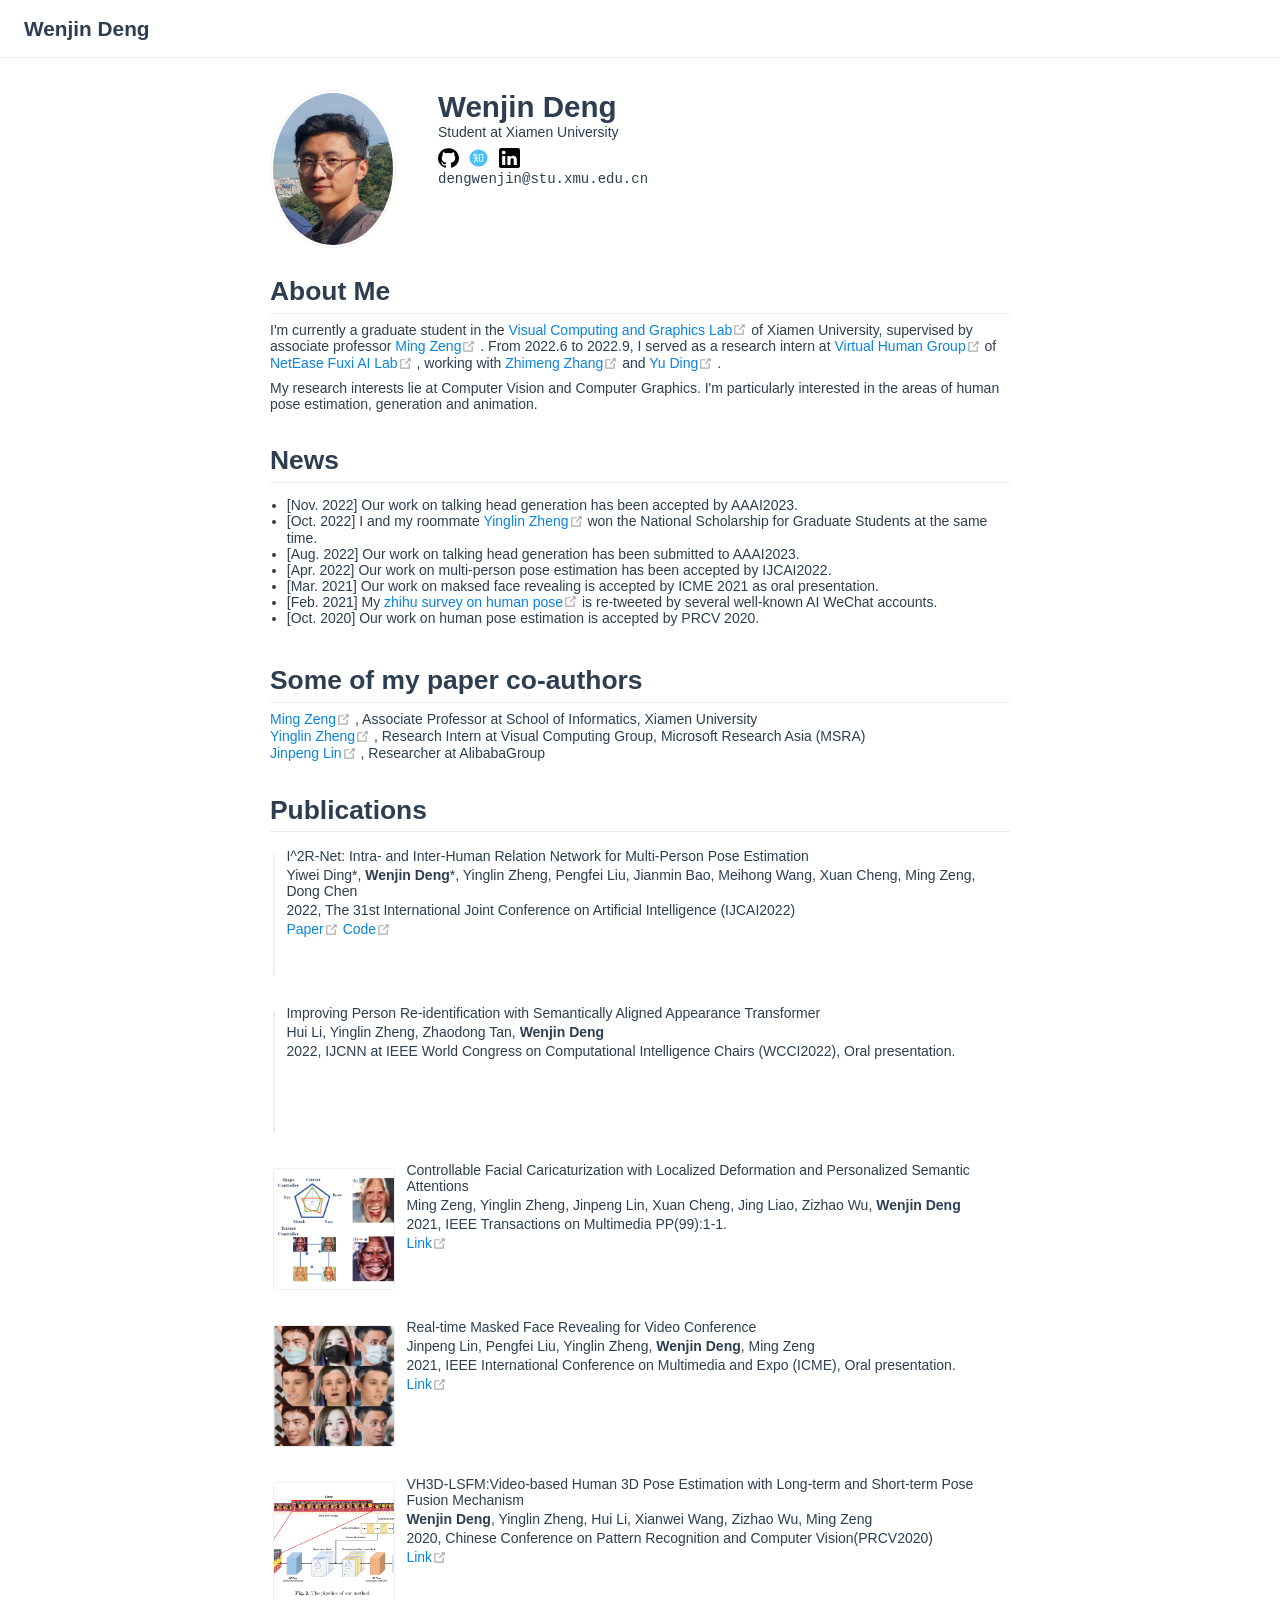
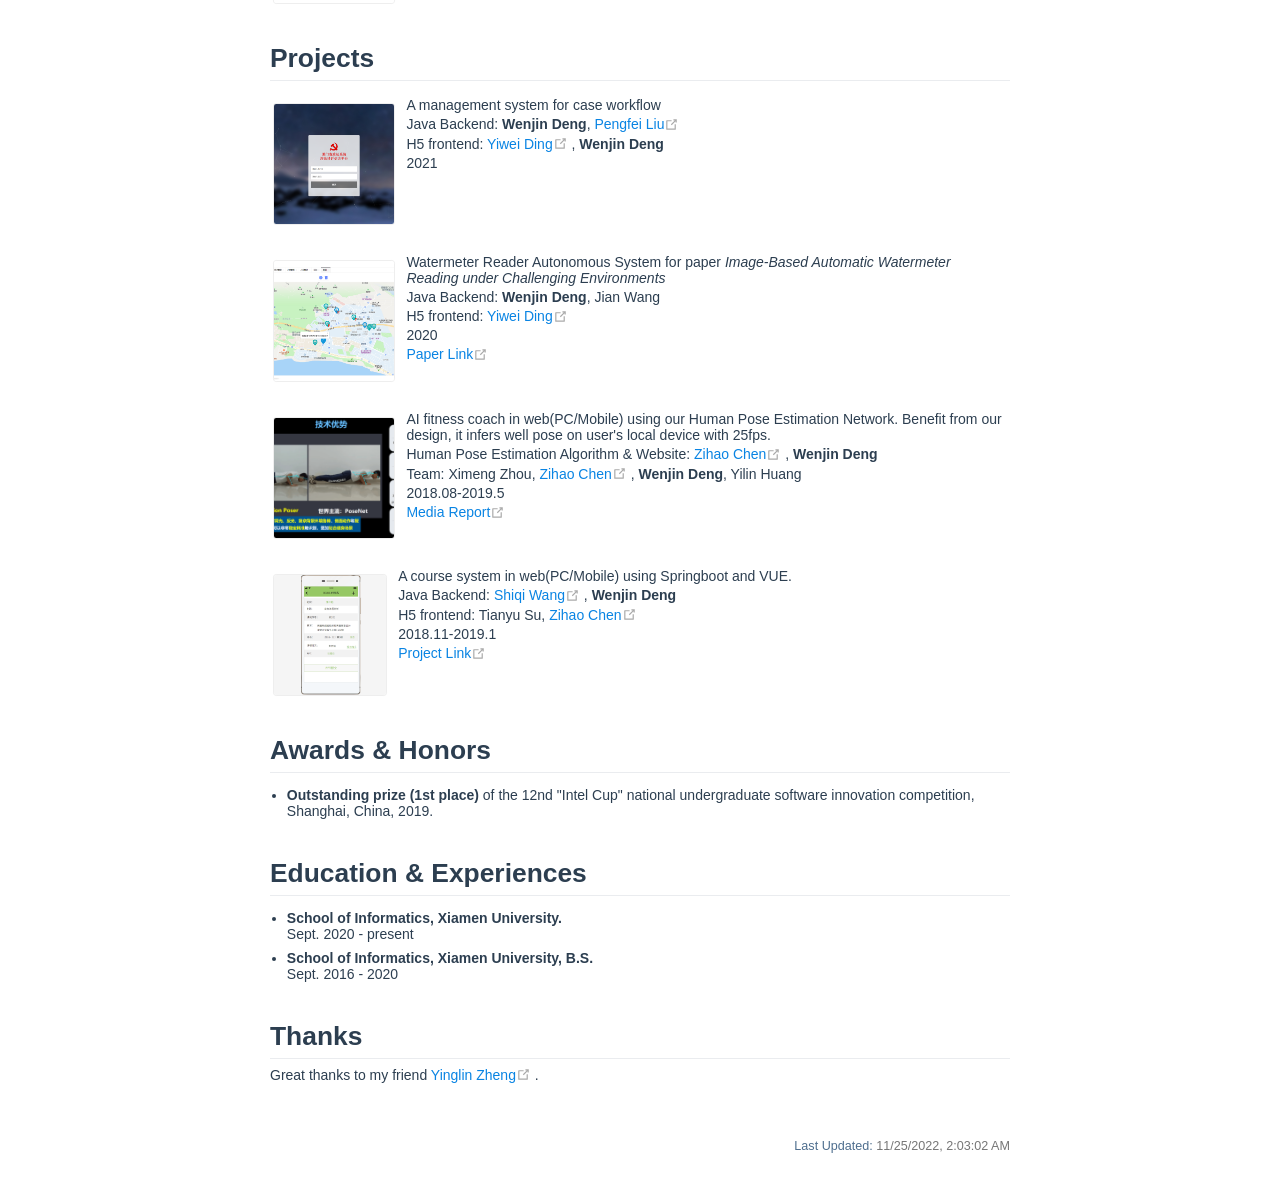
==== index.html @ 86017f25 "Auto deploy from Github Actions" ====
<!DOCTYPE html>
<html lang="en-US">
  <head>
    <meta charset="utf-8">
    <meta name="viewport" content="width=device-width,initial-scale=1">
    <title>Wenjin Deng</title>
    <meta name="generator" content="VuePress 1.8.2">
    <link rel="icon" href="/logo.png">
    <meta name="description" content="">
    
    <link rel="preload" href="/assets/css/0.styles.cebb0caa.css" as="style"><link rel="preload" href="/assets/js/app.6528beb1.js" as="script"><link rel="preload" href="/assets/js/2.88069b20.js" as="script"><link rel="preload" href="/assets/js/9.fe190386.js" as="script"><link rel="preload" href="/assets/js/4.d7191dd2.js" as="script"><link rel="preload" href="/assets/js/5.2e387d59.js" as="script"><link rel="prefetch" href="/assets/js/10.85b54cc0.js"><link rel="prefetch" href="/assets/js/11.3e9c2201.js"><link rel="prefetch" href="/assets/js/12.8057db4f.js"><link rel="prefetch" href="/assets/js/13.c0a07264.js"><link rel="prefetch" href="/assets/js/14.71d6218c.js"><link rel="prefetch" href="/assets/js/15.b89d5b00.js"><link rel="prefetch" href="/assets/js/16.2b8a7553.js"><link rel="prefetch" href="/assets/js/17.a5046c41.js"><link rel="prefetch" href="/assets/js/3.adf3050e.js"><link rel="prefetch" href="/assets/js/6.30799bdd.js"><link rel="prefetch" href="/assets/js/7.ef952c4c.js"><link rel="prefetch" href="/assets/js/8.8d87cdd2.js">
    <link rel="stylesheet" href="/assets/css/0.styles.cebb0caa.css">
  </head>
  <body>
    <div id="app" data-server-rendered="true"><div class="theme-container no-sidebar home-page"><header class="navbar"><div class="sidebar-button"><svg xmlns="http://www.w3.org/2000/svg" aria-hidden="true" role="img" viewBox="0 0 448 512" class="icon"><path fill="currentColor" d="M436 124H12c-6.627 0-12-5.373-12-12V80c0-6.627 5.373-12 12-12h424c6.627 0 12 5.373 12 12v32c0 6.627-5.373 12-12 12zm0 160H12c-6.627 0-12-5.373-12-12v-32c0-6.627 5.373-12 12-12h424c6.627 0 12 5.373 12 12v32c0 6.627-5.373 12-12 12zm0 160H12c-6.627 0-12-5.373-12-12v-32c0-6.627 5.373-12 12-12h424c6.627 0 12 5.373 12 12v32c0 6.627-5.373 12-12 12z"></path></svg></div> <a href="/" aria-current="page" class="home-link router-link-exact-active router-link-active"><!----> <span class="site-name">Wenjin Deng</span></a> <div class="links"><!----> <!----></div></header> <div class="sidebar-mask"></div> <aside class="sidebar"><!---->  <!----> </aside> <main class="page"> <div class="theme-default-content content__default"><div class="profile"><div class="image"><img src="/profile4.jpg" alt></div> <div class="info"><div class="name">
      Wenjin Deng
    </div> <div class="bio"><p>Student at Xiamen University</p></div> <div class="socials"><div><a href="https://github.com/WinstonDeng" target="_blank"><img src="/icons/github.svg" alt="github" title="github"></a></div><div><a href="https://www.zhihu.com/people/deng-wen-jin-36-27/posts" target="_blank"><img src="/icons/zhihu.svg" alt="zhihu" title="zhihu"></a></div><div><a href="https://www.linkedin.com/in/wenjindeng517" target="_blank"><img src="/icons/linkedin-mono.svg" alt="linkedin" title="linkedin"></a></div></div> <div class="contact"><div title="Contact me" class="email">dengwenjin@stu.xmu.edu.cn</div></div> <!----></div></div> <h2 id="about-me">About Me</h2> <p>I'm currently a graduate student in the <a href="https://vcg.xmu.edu.cn/" target="_blank" rel="noopener noreferrer">Visual Computing and Graphics Lab<span><svg xmlns="http://www.w3.org/2000/svg" aria-hidden="true" focusable="false" x="0px" y="0px" viewBox="0 0 100 100" width="15" height="15" class="icon outbound"><path fill="currentColor" d="M18.8,85.1h56l0,0c2.2,0,4-1.8,4-4v-32h-8v28h-48v-48h28v-8h-32l0,0c-2.2,0-4,1.8-4,4v56C14.8,83.3,16.6,85.1,18.8,85.1z"></path> <polygon fill="currentColor" points="45.7,48.7 51.3,54.3 77.2,28.5 77.2,37.2 85.2,37.2 85.2,14.9 62.8,14.9 62.8,22.9 71.5,22.9"></polygon></svg> <span class="sr-only">(opens new window)</span></span></a> of Xiamen University, supervised by associate professor <a href="http://mingzeng.xyz/" target="_blank" rel="noopener noreferrer">Ming Zeng<span><svg xmlns="http://www.w3.org/2000/svg" aria-hidden="true" focusable="false" x="0px" y="0px" viewBox="0 0 100 100" width="15" height="15" class="icon outbound"><path fill="currentColor" d="M18.8,85.1h56l0,0c2.2,0,4-1.8,4-4v-32h-8v28h-48v-48h28v-8h-32l0,0c-2.2,0-4,1.8-4,4v56C14.8,83.3,16.6,85.1,18.8,85.1z"></path> <polygon fill="currentColor" points="45.7,48.7 51.3,54.3 77.2,28.5 77.2,37.2 85.2,37.2 85.2,14.9 62.8,14.9 62.8,22.9 71.5,22.9"></polygon></svg> <span class="sr-only">(opens new window)</span></span></a>. From 2022.6 to 2022.9, I served as a research intern at <a href="https://fuxivirtualhuman.github.io/" target="_blank" rel="noopener noreferrer">Virtual Human Group<span><svg xmlns="http://www.w3.org/2000/svg" aria-hidden="true" focusable="false" x="0px" y="0px" viewBox="0 0 100 100" width="15" height="15" class="icon outbound"><path fill="currentColor" d="M18.8,85.1h56l0,0c2.2,0,4-1.8,4-4v-32h-8v28h-48v-48h28v-8h-32l0,0c-2.2,0-4,1.8-4,4v56C14.8,83.3,16.6,85.1,18.8,85.1z"></path> <polygon fill="currentColor" points="45.7,48.7 51.3,54.3 77.2,28.5 77.2,37.2 85.2,37.2 85.2,14.9 62.8,14.9 62.8,22.9 71.5,22.9"></polygon></svg> <span class="sr-only">(opens new window)</span></span></a> of <a href="https://fuxi.163.com/" target="_blank" rel="noopener noreferrer">NetEase Fuxi AI Lab<span><svg xmlns="http://www.w3.org/2000/svg" aria-hidden="true" focusable="false" x="0px" y="0px" viewBox="0 0 100 100" width="15" height="15" class="icon outbound"><path fill="currentColor" d="M18.8,85.1h56l0,0c2.2,0,4-1.8,4-4v-32h-8v28h-48v-48h28v-8h-32l0,0c-2.2,0-4,1.8-4,4v56C14.8,83.3,16.6,85.1,18.8,85.1z"></path> <polygon fill="currentColor" points="45.7,48.7 51.3,54.3 77.2,28.5 77.2,37.2 85.2,37.2 85.2,14.9 62.8,14.9 62.8,22.9 71.5,22.9"></polygon></svg> <span class="sr-only">(opens new window)</span></span></a>, working with <a href="https://scholar.google.com/citations?user=FGRtKVoAAAAJ&amp;hl=zh-CN&amp;oi=ao" target="_blank" rel="noopener noreferrer">Zhimeng Zhang<span><svg xmlns="http://www.w3.org/2000/svg" aria-hidden="true" focusable="false" x="0px" y="0px" viewBox="0 0 100 100" width="15" height="15" class="icon outbound"><path fill="currentColor" d="M18.8,85.1h56l0,0c2.2,0,4-1.8,4-4v-32h-8v28h-48v-48h28v-8h-32l0,0c-2.2,0-4,1.8-4,4v56C14.8,83.3,16.6,85.1,18.8,85.1z"></path> <polygon fill="currentColor" points="45.7,48.7 51.3,54.3 77.2,28.5 77.2,37.2 85.2,37.2 85.2,14.9 62.8,14.9 62.8,22.9 71.5,22.9"></polygon></svg> <span class="sr-only">(opens new window)</span></span></a> and <a href="https://scholar.google.com/citations?hl=zh-CN&amp;user=T9Vd-rcAAAAJ&amp;view_op=list_works&amp;sortby=pubdate" target="_blank" rel="noopener noreferrer">Yu Ding<span><svg xmlns="http://www.w3.org/2000/svg" aria-hidden="true" focusable="false" x="0px" y="0px" viewBox="0 0 100 100" width="15" height="15" class="icon outbound"><path fill="currentColor" d="M18.8,85.1h56l0,0c2.2,0,4-1.8,4-4v-32h-8v28h-48v-48h28v-8h-32l0,0c-2.2,0-4,1.8-4,4v56C14.8,83.3,16.6,85.1,18.8,85.1z"></path> <polygon fill="currentColor" points="45.7,48.7 51.3,54.3 77.2,28.5 77.2,37.2 85.2,37.2 85.2,14.9 62.8,14.9 62.8,22.9 71.5,22.9"></polygon></svg> <span class="sr-only">(opens new window)</span></span></a>.</p> <p>My research interests lie at Computer Vision and Computer Graphics. I'm particularly interested in the areas of human pose estimation, generation and animation.</p> <h2 id="news">News</h2> <ul><li>[Nov. 2022] Our work on talking head generation has been accepted by AAAI2023.</li> <li>[Oct. 2022] I and my roommate <a href="https://yinglinzheng.netlify.app/" target="_blank" rel="noopener noreferrer">Yinglin Zheng<span><svg xmlns="http://www.w3.org/2000/svg" aria-hidden="true" focusable="false" x="0px" y="0px" viewBox="0 0 100 100" width="15" height="15" class="icon outbound"><path fill="currentColor" d="M18.8,85.1h56l0,0c2.2,0,4-1.8,4-4v-32h-8v28h-48v-48h28v-8h-32l0,0c-2.2,0-4,1.8-4,4v56C14.8,83.3,16.6,85.1,18.8,85.1z"></path> <polygon fill="currentColor" points="45.7,48.7 51.3,54.3 77.2,28.5 77.2,37.2 85.2,37.2 85.2,14.9 62.8,14.9 62.8,22.9 71.5,22.9"></polygon></svg> <span class="sr-only">(opens new window)</span></span></a> won the National Scholarship for Graduate Students at the same time.</li> <li>[Aug. 2022] Our work on talking head generation has been submitted to AAAI2023.</li> <li>[Apr. 2022] Our work on multi-person pose estimation has been accepted by IJCAI2022.</li> <li>[Mar. 2021] Our work on maksed face revealing is accepted by ICME 2021 as oral presentation.</li> <li>[Feb. 2021] My <a href="https://mp.weixin.qq.com/s/PNcclVdReiay5LXvlgMEyA" target="_blank" rel="noopener noreferrer">zhihu survey on human pose<span><svg xmlns="http://www.w3.org/2000/svg" aria-hidden="true" focusable="false" x="0px" y="0px" viewBox="0 0 100 100" width="15" height="15" class="icon outbound"><path fill="currentColor" d="M18.8,85.1h56l0,0c2.2,0,4-1.8,4-4v-32h-8v28h-48v-48h28v-8h-32l0,0c-2.2,0-4,1.8-4,4v56C14.8,83.3,16.6,85.1,18.8,85.1z"></path> <polygon fill="currentColor" points="45.7,48.7 51.3,54.3 77.2,28.5 77.2,37.2 85.2,37.2 85.2,14.9 62.8,14.9 62.8,22.9 71.5,22.9"></polygon></svg> <span class="sr-only">(opens new window)</span></span></a> is re-tweeted by several well-known AI WeChat accounts.</li> <li>[Oct. 2020] Our work on human pose estimation is accepted by PRCV 2020.</li></ul> <h2 id="some-of-my-paper-co-authors">Some of my paper co-authors</h2> <p><a href="http://mingzeng.xyz/" target="_blank" rel="noopener noreferrer">Ming Zeng<span><svg xmlns="http://www.w3.org/2000/svg" aria-hidden="true" focusable="false" x="0px" y="0px" viewBox="0 0 100 100" width="15" height="15" class="icon outbound"><path fill="currentColor" d="M18.8,85.1h56l0,0c2.2,0,4-1.8,4-4v-32h-8v28h-48v-48h28v-8h-32l0,0c-2.2,0-4,1.8-4,4v56C14.8,83.3,16.6,85.1,18.8,85.1z"></path> <polygon fill="currentColor" points="45.7,48.7 51.3,54.3 77.2,28.5 77.2,37.2 85.2,37.2 85.2,14.9 62.8,14.9 62.8,22.9 71.5,22.9"></polygon></svg> <span class="sr-only">(opens new window)</span></span></a>, Associate Professor at School of Informatics, Xiamen University <br> <a href="https://yinglinzheng.netlify.app/" target="_blank" rel="noopener noreferrer">Yinglin Zheng<span><svg xmlns="http://www.w3.org/2000/svg" aria-hidden="true" focusable="false" x="0px" y="0px" viewBox="0 0 100 100" width="15" height="15" class="icon outbound"><path fill="currentColor" d="M18.8,85.1h56l0,0c2.2,0,4-1.8,4-4v-32h-8v28h-48v-48h28v-8h-32l0,0c-2.2,0-4,1.8-4,4v56C14.8,83.3,16.6,85.1,18.8,85.1z"></path> <polygon fill="currentColor" points="45.7,48.7 51.3,54.3 77.2,28.5 77.2,37.2 85.2,37.2 85.2,14.9 62.8,14.9 62.8,22.9 71.5,22.9"></polygon></svg> <span class="sr-only">(opens new window)</span></span></a>, Research Intern at Visual Computing Group, Microsoft Research Asia (MSRA) <br> <a href="https://github.com/JPlin" target="_blank" rel="noopener noreferrer">Jinpeng Lin<span><svg xmlns="http://www.w3.org/2000/svg" aria-hidden="true" focusable="false" x="0px" y="0px" viewBox="0 0 100 100" width="15" height="15" class="icon outbound"><path fill="currentColor" d="M18.8,85.1h56l0,0c2.2,0,4-1.8,4-4v-32h-8v28h-48v-48h28v-8h-32l0,0c-2.2,0-4,1.8-4,4v56C14.8,83.3,16.6,85.1,18.8,85.1z"></path> <polygon fill="currentColor" points="45.7,48.7 51.3,54.3 77.2,28.5 77.2,37.2 85.2,37.2 85.2,14.9 62.8,14.9 62.8,22.9 71.5,22.9"></polygon></svg> <span class="sr-only">(opens new window)</span></span></a>, Researcher at AlibabaGroup <br></p> <h2 id="publications">Publications</h2> <div class="md-card"><div class="card-image"><img src="https://s1.ax1x.com/2022/04/21/LyGJKK.png" alt></div> <div class="card-content"><p>I^2R-Net: Intra- and Inter-Human Relation Network for Multi-Person Pose Estimation</p> <p>Yiwei Ding*, <strong>Wenjin Deng</strong>*, Yinglin Zheng, Pengfei Liu, Jianmin Bao, Meihong Wang, Xuan Cheng, Ming Zeng, Dong Chen</p> <p>2022, The 31st International Joint Conference on Artificial Intelligence (IJCAI2022)</p> <p><a href="https://arxiv.org/pdf/2206.10892.pdf" target="_blank" rel="noopener noreferrer">Paper<span><svg xmlns="http://www.w3.org/2000/svg" aria-hidden="true" focusable="false" x="0px" y="0px" viewBox="0 0 100 100" width="15" height="15" class="icon outbound"><path fill="currentColor" d="M18.8,85.1h56l0,0c2.2,0,4-1.8,4-4v-32h-8v28h-48v-48h28v-8h-32l0,0c-2.2,0-4,1.8-4,4v56C14.8,83.3,16.6,85.1,18.8,85.1z"></path> <polygon fill="currentColor" points="45.7,48.7 51.3,54.3 77.2,28.5 77.2,37.2 85.2,37.2 85.2,14.9 62.8,14.9 62.8,22.9 71.5,22.9"></polygon></svg> <span class="sr-only">(opens new window)</span></span></a> <a href="https://github.com/leijue222/Intra-and-Inter-Human-Relation-Network-for-MPEE" target="_blank" rel="noopener noreferrer">Code<span><svg xmlns="http://www.w3.org/2000/svg" aria-hidden="true" focusable="false" x="0px" y="0px" viewBox="0 0 100 100" width="15" height="15" class="icon outbound"><path fill="currentColor" d="M18.8,85.1h56l0,0c2.2,0,4-1.8,4-4v-32h-8v28h-48v-48h28v-8h-32l0,0c-2.2,0-4,1.8-4,4v56C14.8,83.3,16.6,85.1,18.8,85.1z"></path> <polygon fill="currentColor" points="45.7,48.7 51.3,54.3 77.2,28.5 77.2,37.2 85.2,37.2 85.2,14.9 62.8,14.9 62.8,22.9 71.5,22.9"></polygon></svg> <span class="sr-only">(opens new window)</span></span></a></p></div></div> <div class="md-card"><div class="card-image"><img src="https://s1.ax1x.com/2022/08/26/v2cJMD.png" alt></div> <div class="card-content"><p>Improving Person Re-identification with Semantically Aligned Appearance Transformer</p> <p>Hui Li, Yinglin Zheng, Zhaodong Tan, <strong>Wenjin Deng</strong></p> <p>2022, IJCNN at IEEE World Congress on Computational Intelligence Chairs (WCCI2022), Oral presentation.</p></div></div> <div class="md-card"><div class="card-image"><img src="/projects/contrable.png" alt></div> <div class="card-content"><p>Controllable Facial Caricaturization with Localized Deformation and Personalized Semantic Attentions</p> <p>Ming Zeng, Yinglin Zheng, Jinpeng Lin,  Xuan Cheng, Jing Liao, Zizhao Wu, <strong>Wenjin Deng</strong></p> <p>2021, IEEE Transactions on Multimedia PP(99):1-1.</p> <p><a href="https://ieeexplore.ieee.org/document/9535294" target="_blank" rel="noopener noreferrer">Link<span><svg xmlns="http://www.w3.org/2000/svg" aria-hidden="true" focusable="false" x="0px" y="0px" viewBox="0 0 100 100" width="15" height="15" class="icon outbound"><path fill="currentColor" d="M18.8,85.1h56l0,0c2.2,0,4-1.8,4-4v-32h-8v28h-48v-48h28v-8h-32l0,0c-2.2,0-4,1.8-4,4v56C14.8,83.3,16.6,85.1,18.8,85.1z"></path> <polygon fill="currentColor" points="45.7,48.7 51.3,54.3 77.2,28.5 77.2,37.2 85.2,37.2 85.2,14.9 62.8,14.9 62.8,22.9 71.5,22.9"></polygon></svg> <span class="sr-only">(opens new window)</span></span></a></p></div></div> <div class="md-card"><div class="card-image"><img src="/projects/mask_face.png" alt></div> <div class="card-content"><p>Real-time Masked Face Revealing for Video Conference</p> <p>Jinpeng Lin, Pengfei Liu, Yinglin Zheng, <strong>Wenjin Deng</strong>, Ming Zeng</p> <p>2021, IEEE International Conference on Multimedia and Expo (ICME), Oral presentation.</p> <p><a href="https://ieeexplore.ieee.org/document/9428117" target="_blank" rel="noopener noreferrer">Link<span><svg xmlns="http://www.w3.org/2000/svg" aria-hidden="true" focusable="false" x="0px" y="0px" viewBox="0 0 100 100" width="15" height="15" class="icon outbound"><path fill="currentColor" d="M18.8,85.1h56l0,0c2.2,0,4-1.8,4-4v-32h-8v28h-48v-48h28v-8h-32l0,0c-2.2,0-4,1.8-4,4v56C14.8,83.3,16.6,85.1,18.8,85.1z"></path> <polygon fill="currentColor" points="45.7,48.7 51.3,54.3 77.2,28.5 77.2,37.2 85.2,37.2 85.2,14.9 62.8,14.9 62.8,22.9 71.5,22.9"></polygon></svg> <span class="sr-only">(opens new window)</span></span></a></p></div></div> <div class="md-card"><div class="card-image"><img src="/projects/vh3d.png" alt></div> <div class="card-content"><p>VH3D-LSFM:Video-based Human 3D Pose Estimation with Long-term and Short-term Pose Fusion Mechanism</p> <p><strong>Wenjin Deng</strong>, Yinglin Zheng, Hui Li, Xianwei Wang, Zizhao Wu, Ming Zeng</p> <p>2020, Chinese Conference on Pattern Recognition and Computer Vision(PRCV2020)</p> <p><a href="https://link.springer.com/chapter/10.1007/978-3-030-60633-6_49" target="_blank" rel="noopener noreferrer">Link<span><svg xmlns="http://www.w3.org/2000/svg" aria-hidden="true" focusable="false" x="0px" y="0px" viewBox="0 0 100 100" width="15" height="15" class="icon outbound"><path fill="currentColor" d="M18.8,85.1h56l0,0c2.2,0,4-1.8,4-4v-32h-8v28h-48v-48h28v-8h-32l0,0c-2.2,0-4,1.8-4,4v56C14.8,83.3,16.6,85.1,18.8,85.1z"></path> <polygon fill="currentColor" points="45.7,48.7 51.3,54.3 77.2,28.5 77.2,37.2 85.2,37.2 85.2,14.9 62.8,14.9 62.8,22.9 71.5,22.9"></polygon></svg> <span class="sr-only">(opens new window)</span></span></a></p></div></div> <h2 id="projects">Projects</h2> <div class="md-card"><div class="card-image"><img src="/projects/case.png" alt></div> <div class="card-content"><p>A management system for case workflow</p> <p>Java Backend: <strong>Wenjin Deng</strong>, <a href="https://github.com/BlacksLiu" target="_blank" rel="noopener noreferrer">Pengfei Liu<span><svg xmlns="http://www.w3.org/2000/svg" aria-hidden="true" focusable="false" x="0px" y="0px" viewBox="0 0 100 100" width="15" height="15" class="icon outbound"><path fill="currentColor" d="M18.8,85.1h56l0,0c2.2,0,4-1.8,4-4v-32h-8v28h-48v-48h28v-8h-32l0,0c-2.2,0-4,1.8-4,4v56C14.8,83.3,16.6,85.1,18.8,85.1z"></path> <polygon fill="currentColor" points="45.7,48.7 51.3,54.3 77.2,28.5 77.2,37.2 85.2,37.2 85.2,14.9 62.8,14.9 62.8,22.9 71.5,22.9"></polygon></svg> <span class="sr-only">(opens new window)</span></span></a></p> <p>H5 frontend: <a href="https://github.com/leijue222" target="_blank" rel="noopener noreferrer">Yiwei Ding<span><svg xmlns="http://www.w3.org/2000/svg" aria-hidden="true" focusable="false" x="0px" y="0px" viewBox="0 0 100 100" width="15" height="15" class="icon outbound"><path fill="currentColor" d="M18.8,85.1h56l0,0c2.2,0,4-1.8,4-4v-32h-8v28h-48v-48h28v-8h-32l0,0c-2.2,0-4,1.8-4,4v56C14.8,83.3,16.6,85.1,18.8,85.1z"></path> <polygon fill="currentColor" points="45.7,48.7 51.3,54.3 77.2,28.5 77.2,37.2 85.2,37.2 85.2,14.9 62.8,14.9 62.8,22.9 71.5,22.9"></polygon></svg> <span class="sr-only">(opens new window)</span></span></a>, <strong>Wenjin Deng</strong></p> <p>2021</p></div></div> <div class="md-card"><div class="card-image"><img src="/projects/watermeter.png" alt></div> <div class="card-content"><p>Watermeter Reader Autonomous System for paper <em>Image-Based Automatic Watermeter Reading under Challenging Environments</em></p> <p>Java Backend: <strong>Wenjin Deng</strong>, Jian Wang</p> <p>H5 frontend: <a href="https://github.com/leijue222" target="_blank" rel="noopener noreferrer">Yiwei Ding<span><svg xmlns="http://www.w3.org/2000/svg" aria-hidden="true" focusable="false" x="0px" y="0px" viewBox="0 0 100 100" width="15" height="15" class="icon outbound"><path fill="currentColor" d="M18.8,85.1h56l0,0c2.2,0,4-1.8,4-4v-32h-8v28h-48v-48h28v-8h-32l0,0c-2.2,0-4,1.8-4,4v56C14.8,83.3,16.6,85.1,18.8,85.1z"></path> <polygon fill="currentColor" points="45.7,48.7 51.3,54.3 77.2,28.5 77.2,37.2 85.2,37.2 85.2,14.9 62.8,14.9 62.8,22.9 71.5,22.9"></polygon></svg> <span class="sr-only">(opens new window)</span></span></a></p> <p>2020</p> <p><a href="https://www.mdpi.com/1424-8220/21/2/434" target="_blank" rel="noopener noreferrer">Paper Link<span><svg xmlns="http://www.w3.org/2000/svg" aria-hidden="true" focusable="false" x="0px" y="0px" viewBox="0 0 100 100" width="15" height="15" class="icon outbound"><path fill="currentColor" d="M18.8,85.1h56l0,0c2.2,0,4-1.8,4-4v-32h-8v28h-48v-48h28v-8h-32l0,0c-2.2,0-4,1.8-4,4v56C14.8,83.3,16.6,85.1,18.8,85.1z"></path> <polygon fill="currentColor" points="45.7,48.7 51.3,54.3 77.2,28.5 77.2,37.2 85.2,37.2 85.2,14.9 62.8,14.9 62.8,22.9 71.5,22.9"></polygon></svg> <span class="sr-only">(opens new window)</span></span></a></p></div></div> <div class="md-card"><div class="card-image"><img src="/projects/iFit.png" alt></div> <div class="card-content"><p>AI fitness coach in web(PC/Mobile) using our Human Pose Estimation Network. Benefit from our design, it infers well pose on user's local device with 25fps.</p> <p>Human Pose Estimation Algorithm &amp; Website: <a href="https://github.com/sppleHao" target="_blank" rel="noopener noreferrer">Zihao Chen<span><svg xmlns="http://www.w3.org/2000/svg" aria-hidden="true" focusable="false" x="0px" y="0px" viewBox="0 0 100 100" width="15" height="15" class="icon outbound"><path fill="currentColor" d="M18.8,85.1h56l0,0c2.2,0,4-1.8,4-4v-32h-8v28h-48v-48h28v-8h-32l0,0c-2.2,0-4,1.8-4,4v56C14.8,83.3,16.6,85.1,18.8,85.1z"></path> <polygon fill="currentColor" points="45.7,48.7 51.3,54.3 77.2,28.5 77.2,37.2 85.2,37.2 85.2,14.9 62.8,14.9 62.8,22.9 71.5,22.9"></polygon></svg> <span class="sr-only">(opens new window)</span></span></a>, <strong>Wenjin Deng</strong></p> <p>Team: Ximeng Zhou, <a href="https://github.com/sppleHao" target="_blank" rel="noopener noreferrer">Zihao Chen<span><svg xmlns="http://www.w3.org/2000/svg" aria-hidden="true" focusable="false" x="0px" y="0px" viewBox="0 0 100 100" width="15" height="15" class="icon outbound"><path fill="currentColor" d="M18.8,85.1h56l0,0c2.2,0,4-1.8,4-4v-32h-8v28h-48v-48h28v-8h-32l0,0c-2.2,0-4,1.8-4,4v56C14.8,83.3,16.6,85.1,18.8,85.1z"></path> <polygon fill="currentColor" points="45.7,48.7 51.3,54.3 77.2,28.5 77.2,37.2 85.2,37.2 85.2,14.9 62.8,14.9 62.8,22.9 71.5,22.9"></polygon></svg> <span class="sr-only">(opens new window)</span></span></a>, <strong>Wenjin Deng</strong>, Yilin Huang</p> <p>2018.08-2019.5</p> <p><a href="https://www.sohu.com/a/315247559_685340" target="_blank" rel="noopener noreferrer">Media Report<span><svg xmlns="http://www.w3.org/2000/svg" aria-hidden="true" focusable="false" x="0px" y="0px" viewBox="0 0 100 100" width="15" height="15" class="icon outbound"><path fill="currentColor" d="M18.8,85.1h56l0,0c2.2,0,4-1.8,4-4v-32h-8v28h-48v-48h28v-8h-32l0,0c-2.2,0-4,1.8-4,4v56C14.8,83.3,16.6,85.1,18.8,85.1z"></path> <polygon fill="currentColor" points="45.7,48.7 51.3,54.3 77.2,28.5 77.2,37.2 85.2,37.2 85.2,14.9 62.8,14.9 62.8,22.9 71.5,22.9"></polygon></svg> <span class="sr-only">(opens new window)</span></span></a></p></div></div> <div class="md-card"><div class="card-image"><img src="/projects/ooad.png" alt></div> <div class="card-content"><p>A course system in web(PC/Mobile) using Springboot and VUE.</p> <p>Java Backend: <a href="https://github.com/17Wang" target="_blank" rel="noopener noreferrer">Shiqi Wang<span><svg xmlns="http://www.w3.org/2000/svg" aria-hidden="true" focusable="false" x="0px" y="0px" viewBox="0 0 100 100" width="15" height="15" class="icon outbound"><path fill="currentColor" d="M18.8,85.1h56l0,0c2.2,0,4-1.8,4-4v-32h-8v28h-48v-48h28v-8h-32l0,0c-2.2,0-4,1.8-4,4v56C14.8,83.3,16.6,85.1,18.8,85.1z"></path> <polygon fill="currentColor" points="45.7,48.7 51.3,54.3 77.2,28.5 77.2,37.2 85.2,37.2 85.2,14.9 62.8,14.9 62.8,22.9 71.5,22.9"></polygon></svg> <span class="sr-only">(opens new window)</span></span></a>, <strong>Wenjin Deng</strong></p> <p>H5 frontend: Tianyu Su, <a href="https://github.com/sppleHao" target="_blank" rel="noopener noreferrer">Zihao Chen<span><svg xmlns="http://www.w3.org/2000/svg" aria-hidden="true" focusable="false" x="0px" y="0px" viewBox="0 0 100 100" width="15" height="15" class="icon outbound"><path fill="currentColor" d="M18.8,85.1h56l0,0c2.2,0,4-1.8,4-4v-32h-8v28h-48v-48h28v-8h-32l0,0c-2.2,0-4,1.8-4,4v56C14.8,83.3,16.6,85.1,18.8,85.1z"></path> <polygon fill="currentColor" points="45.7,48.7 51.3,54.3 77.2,28.5 77.2,37.2 85.2,37.2 85.2,14.9 62.8,14.9 62.8,22.9 71.5,22.9"></polygon></svg> <span class="sr-only">(opens new window)</span></span></a></p> <p>2018.11-2019.1</p> <p><a href="https://github.com/OOAD2-3/RBS" target="_blank" rel="noopener noreferrer">Project Link<span><svg xmlns="http://www.w3.org/2000/svg" aria-hidden="true" focusable="false" x="0px" y="0px" viewBox="0 0 100 100" width="15" height="15" class="icon outbound"><path fill="currentColor" d="M18.8,85.1h56l0,0c2.2,0,4-1.8,4-4v-32h-8v28h-48v-48h28v-8h-32l0,0c-2.2,0-4,1.8-4,4v56C14.8,83.3,16.6,85.1,18.8,85.1z"></path> <polygon fill="currentColor" points="45.7,48.7 51.3,54.3 77.2,28.5 77.2,37.2 85.2,37.2 85.2,14.9 62.8,14.9 62.8,22.9 71.5,22.9"></polygon></svg> <span class="sr-only">(opens new window)</span></span></a></p></div></div> <h2 id="awards-honors">Awards &amp; Honors</h2> <ul><li><strong>Outstanding prize (1st place)</strong> of the 12nd &quot;Intel Cup&quot; national undergraduate software innovation competition, Shanghai, China, 2019.</li></ul> <h2 id="education-experiences">Education &amp; Experiences</h2> <ul><li><p><strong>School of Informatics, Xiamen University.</strong> <br>
Sept. 2020 - present</p></li> <li><p><strong>School of Informatics, Xiamen University, B.S.</strong> <br>
Sept. 2016 - 2020</p></li></ul> <h2 id="thanks">Thanks</h2> <p>Great thanks to my friend <a href="https://yinglinzheng.netlify.app/" target="_blank" rel="noopener noreferrer">Yinglin Zheng<span><svg xmlns="http://www.w3.org/2000/svg" aria-hidden="true" focusable="false" x="0px" y="0px" viewBox="0 0 100 100" width="15" height="15" class="icon outbound"><path fill="currentColor" d="M18.8,85.1h56l0,0c2.2,0,4-1.8,4-4v-32h-8v28h-48v-48h28v-8h-32l0,0c-2.2,0-4,1.8-4,4v56C14.8,83.3,16.6,85.1,18.8,85.1z"></path> <polygon fill="currentColor" points="45.7,48.7 51.3,54.3 77.2,28.5 77.2,37.2 85.2,37.2 85.2,14.9 62.8,14.9 62.8,22.9 71.5,22.9"></polygon></svg> <span class="sr-only">(opens new window)</span></span></a>.
</p></div> <footer class="page-edit"><!----> <div class="last-updated"><span class="prefix">Last Updated:</span> <span class="time">11/25/2022, 2:03:02 AM</span></div></footer> <!----> </main></div><div class="global-ui"></div></div>
    <script src="/assets/js/app.6528beb1.js" defer></script><script src="/assets/js/2.88069b20.js" defer></script><script src="/assets/js/9.fe190386.js" defer></script><script src="/assets/js/4.d7191dd2.js" defer></script><script src="/assets/js/5.2e387d59.js" defer></script>
  </body>
</html>
---- assets/css/0.styles.cebb0caa.css ----
code[class*=language-],pre[class*=language-]{color:#ccc;background:none;font-family:Consolas,Monaco,Andale Mono,Ubuntu Mono,monospace;font-size:1em;text-align:left;white-space:pre;word-spacing:normal;word-break:normal;word-wrap:normal;line-height:1.5;-moz-tab-size:4;-o-tab-size:4;tab-size:4;-webkit-hyphens:none;-ms-hyphens:none;hyphens:none}pre[class*=language-]{padding:1em;margin:.5em 0;overflow:auto}:not(pre)>code[class*=language-],pre[class*=language-]{background:#2d2d2d}:not(pre)>code[class*=language-]{padding:.1em;border-radius:.3em;white-space:normal}.token.block-comment,.token.cdata,.token.comment,.token.doctype,.token.prolog{color:#999}.token.punctuation{color:#ccc}.token.attr-name,.token.deleted,.token.namespace,.token.tag{color:#e2777a}.token.function-name{color:#6196cc}.token.boolean,.token.function,.token.number{color:#f08d49}.token.class-name,.token.constant,.token.property,.token.symbol{color:#f8c555}.token.atrule,.token.builtin,.token.important,.token.keyword,.token.selector{color:#cc99cd}.token.attr-value,.token.char,.token.regex,.token.string,.token.variable{color:#7ec699}.token.entity,.token.operator,.token.url{color:#67cdcc}.token.bold,.token.important{font-weight:700}.token.italic{font-style:italic}.token.entity{cursor:help}.token.inserted{color:green}.theme-default-content code{color:#476582;padding:.25rem .5rem;margin:0;font-size:.85em;background-color:rgba(27,31,35,.05);border-radius:3px}.theme-default-content code .token.deleted{color:#ec5975}.theme-default-content code .token.inserted{color:#0984e3}.theme-default-content pre,.theme-default-content pre[class*=language-]{line-height:1.4;padding:1.25rem 1.5rem;margin:.85rem 0;background-color:#282c34;border-radius:6px;overflow:auto}.theme-default-content pre[class*=language-] code,.theme-default-content pre code{color:#fff;padding:0;background-color:transparent;border-radius:0}div[class*=language-]{position:relative;background-color:#282c34;border-radius:6px}div[class*=language-] .highlight-lines{-webkit-user-select:none;user-select:none;padding-top:1.3rem;position:absolute;top:0;left:0;width:100%;line-height:1.4}div[class*=language-] .highlight-lines .highlighted{background-color:rgba(0,0,0,.66)}div[class*=language-] pre,div[class*=language-] pre[class*=language-]{background:transparent;position:relative;z-index:1}div[class*=language-]:before{position:absolute;z-index:3;top:.8em;right:1em;font-size:.75rem;color:hsla(0,0%,100%,.4)}div[class*=language-]:not(.line-numbers-mode) .line-numbers-wrapper{display:none}div[class*=language-].line-numbers-mode .highlight-lines .highlighted{position:relative}div[class*=language-].line-numbers-mode .highlight-lines .highlighted:before{content:" ";position:absolute;z-index:3;left:0;top:0;display:block;width:3.5rem;height:100%;background-color:rgba(0,0,0,.66)}div[class*=language-].line-numbers-mode pre{padding-left:4.5rem;vertical-align:middle}div[class*=language-].line-numbers-mode .line-numbers-wrapper{position:absolute;top:0;width:3.5rem;text-align:center;color:hsla(0,0%,100%,.3);padding:1.25rem 0;line-height:1.4}div[class*=language-].line-numbers-mode .line-numbers-wrapper br{-webkit-user-select:none;user-select:none}div[class*=language-].line-numbers-mode .line-numbers-wrapper .line-number{position:relative;z-index:4;-webkit-user-select:none;user-select:none;font-size:.85em}div[class*=language-].line-numbers-mode:after{content:"";position:absolute;z-index:2;top:0;left:0;width:3.5rem;height:100%;border-radius:6px 0 0 6px;border-right:1px solid rgba(0,0,0,.66);background-color:#282c34}div[class~=language-js]:before{content:"js"}div[class~=language-ts]:before{content:"ts"}div[class~=language-html]:before{content:"html"}div[class~=language-md]:before{content:"md"}div[class~=language-vue]:before{content:"vue"}div[class~=language-css]:before{content:"css"}div[class~=language-sass]:before{content:"sass"}div[class~=language-scss]:before{content:"scss"}div[class~=language-less]:before{content:"less"}div[class~=language-stylus]:before{content:"stylus"}div[class~=language-go]:before{content:"go"}div[class~=language-java]:before{content:"java"}div[class~=language-c]:before{content:"c"}div[class~=language-sh]:before{content:"sh"}div[class~=language-yaml]:before{content:"yaml"}div[class~=language-py]:before{content:"py"}div[class~=language-docker]:before{content:"docker"}div[class~=language-dockerfile]:before{content:"dockerfile"}div[class~=language-makefile]:before{content:"makefile"}div[class~=language-javascript]:before{content:"js"}div[class~=language-typescript]:before{content:"ts"}div[class~=language-markup]:before{content:"html"}div[class~=language-markdown]:before{content:"md"}div[class~=language-json]:before{content:"json"}div[class~=language-ruby]:before{content:"rb"}div[class~=language-python]:before{content:"py"}div[class~=language-bash]:before{content:"sh"}div[class~=language-php]:before{content:"php"}.custom-block .custom-block-title{font-weight:600;margin-bottom:-.4rem}.custom-block.danger,.custom-block.tip,.custom-block.warning{padding:.1rem 1.5rem;border-left-width:.5rem;border-left-style:solid;margin:1rem 0}.custom-block.tip{background-color:#f3f5f7;border-color:#42b983}.custom-block.warning{background-color:rgba(255,229,100,.3);border-color:#e7c000;color:#6b5900}.custom-block.warning .custom-block-title{color:#b29400}.custom-block.warning a{color:#2c3e50}.custom-block.danger{background-color:#ffe6e6;border-color:#c00;color:#4d0000}.custom-block.danger .custom-block-title{color:#900}.custom-block.danger a{color:#2c3e50}.custom-block.details{display:block;position:relative;border-radius:2px;margin:1.6em 0;padding:1.6em;background-color:#eee}.custom-block.details h4{margin-top:0}.custom-block.details figure:last-child,.custom-block.details p:last-child{margin-bottom:0;padding-bottom:0}.custom-block.details summary{outline:none;cursor:pointer}.arrow{display:inline-block;width:0;height:0}.arrow.up{border-bottom:6px solid #ccc}.arrow.down,.arrow.up{border-left:4px solid transparent;border-right:4px solid transparent}.arrow.down{border-top:6px solid #ccc}.arrow.right{border-left:6px solid #ccc}.arrow.left,.arrow.right{border-top:4px solid transparent;border-bottom:4px solid transparent}.arrow.left{border-right:6px solid #ccc}.theme-default-content:not(.custom){max-width:740px;margin:0 auto;padding:2rem 2.5rem}@media (max-width:959px){.theme-default-content:not(.custom){padding:2rem}}@media (max-width:419px){.theme-default-content:not(.custom){padding:1.5rem}}.table-of-contents .badge{vertical-align:middle}body,html{padding:0;margin:0;background-color:#fff}body{font-family:-apple-system,BlinkMacSystemFont,Segoe UI,Roboto,Oxygen,Ubuntu,Cantarell,Fira Sans,Droid Sans,Helvetica Neue,sans-serif;-webkit-font-smoothing:antialiased;-moz-osx-font-smoothing:grayscale;font-size:16px;color:#2c3e50}.page{padding-left:20rem}.navbar{z-index:20;right:0;height:3.6rem;background-color:#fff;box-sizing:border-box;border-bottom:1px solid #eaecef}.navbar,.sidebar-mask{position:fixed;top:0;left:0}.sidebar-mask{z-index:9;width:100vw;height:100vh;display:none}.sidebar{font-size:16px;background-color:#fff;width:20rem;position:fixed;z-index:10;margin:0;top:3.6rem;left:0;bottom:0;box-sizing:border-box;border-right:1px solid #eaecef;overflow-y:auto}.theme-default-content:not(.custom)>:first-child{margin-top:3.6rem}.theme-default-content:not(.custom) a:hover{text-decoration:underline}.theme-default-content:not(.custom) p.demo{padding:1rem 1.5rem;border:1px solid #ddd;border-radius:4px}.theme-default-content:not(.custom) img{max-width:100%}.theme-default-content.custom{padding:0;margin:0}.theme-default-content.custom img{max-width:100%}a{font-weight:500;text-decoration:none}a,p a code{color:#0984e3}p a code{font-weight:400}kbd{background:#eee;border:.15rem solid #ddd;border-bottom:.25rem solid #ddd;border-radius:.15rem;padding:0 .15em}blockquote{font-size:1rem;color:#999;border-left:.2rem solid #dfe2e5;margin:1rem 0;padding:.25rem 0 .25rem 1rem}blockquote>p{margin:0}ol,ul{padding-left:1.2em}strong{font-weight:600}h1,h2,h3,h4,h5,h6{font-weight:600;line-height:1.25}.theme-default-content:not(.custom)>h1,.theme-default-content:not(.custom)>h2,.theme-default-content:not(.custom)>h3,.theme-default-content:not(.custom)>h4,.theme-default-content:not(.custom)>h5,.theme-default-content:not(.custom)>h6{margin-top:-3.1rem;padding-top:4.6rem;margin-bottom:0}.theme-default-content:not(.custom)>h1:first-child,.theme-default-content:not(.custom)>h2:first-child,.theme-default-content:not(.custom)>h3:first-child,.theme-default-content:not(.custom)>h4:first-child,.theme-default-content:not(.custom)>h5:first-child,.theme-default-content:not(.custom)>h6:first-child{margin-top:-1.5rem;margin-bottom:1rem}.theme-default-content:not(.custom)>h1:first-child+.custom-block,.theme-default-content:not(.custom)>h1:first-child+p,.theme-default-content:not(.custom)>h1:first-child+pre,.theme-default-content:not(.custom)>h2:first-child+.custom-block,.theme-default-content:not(.custom)>h2:first-child+p,.theme-default-content:not(.custom)>h2:first-child+pre,.theme-default-content:not(.custom)>h3:first-child+.custom-block,.theme-default-content:not(.custom)>h3:first-child+p,.theme-default-content:not(.custom)>h3:first-child+pre,.theme-default-content:not(.custom)>h4:first-child+.custom-block,.theme-default-content:not(.custom)>h4:first-child+p,.theme-default-content:not(.custom)>h4:first-child+pre,.theme-default-content:not(.custom)>h5:first-child+.custom-block,.theme-default-content:not(.custom)>h5:first-child+p,.theme-default-content:not(.custom)>h5:first-child+pre,.theme-default-content:not(.custom)>h6:first-child+.custom-block,.theme-default-content:not(.custom)>h6:first-child+p,.theme-default-content:not(.custom)>h6:first-child+pre{margin-top:2rem}h1:focus .header-anchor,h1:hover .header-anchor,h2:focus .header-anchor,h2:hover .header-anchor,h3:focus .header-anchor,h3:hover .header-anchor,h4:focus .header-anchor,h4:hover .header-anchor,h5:focus .header-anchor,h5:hover .header-anchor,h6:focus .header-anchor,h6:hover .header-anchor{opacity:1}h1{font-size:2.2rem}h2{font-size:1.65rem;padding-bottom:.3rem;border-bottom:1px solid #eaecef}h3{font-size:1.35rem}a.header-anchor{font-size:.85em;float:left;margin-left:-.87em;padding-right:.23em;margin-top:.125em;opacity:0}a.header-anchor:focus,a.header-anchor:hover{text-decoration:none}.line-number,code,kbd{font-family:source-code-pro,Menlo,Monaco,Consolas,Courier New,monospace}ol,p,ul{line-height:1.7}hr{border:0;border-top:1px solid #eaecef}table{border-collapse:collapse;margin:1rem 0;display:block;overflow-x:auto}tr{border-top:1px solid #dfe2e5}tr:nth-child(2n){background-color:#f6f8fa}td,th{border:1px solid #dfe2e5;padding:.6em 1em}.theme-container.sidebar-open .sidebar-mask{display:block}.theme-container.no-navbar .theme-default-content:not(.custom)>h1,.theme-container.no-navbar h2,.theme-container.no-navbar h3,.theme-container.no-navbar h4,.theme-container.no-navbar h5,.theme-container.no-navbar h6{margin-top:1.5rem;padding-top:0}.theme-container.no-navbar .sidebar{top:0}@media (min-width:720px){.theme-container.no-sidebar .sidebar{display:none}.theme-container.no-sidebar .page{padding-left:0}}@media (max-width:959px){.sidebar{font-size:15px;width:16.4rem}.page{padding-left:16.4rem}}@media (max-width:719px){.sidebar{top:0;padding-top:3.6rem;transform:translateX(-100%);transition:transform .2s ease}.page{padding-left:0}.theme-container.sidebar-open .sidebar{transform:translateX(0)}.theme-container.no-navbar .sidebar{padding-top:0}}@media (max-width:419px){h1{font-size:1.9rem}.theme-default-content div[class*=language-]{margin:.85rem -1.5rem;border-radius:0}}.icon.outbound{display:none}#nprogress{pointer-events:none}#nprogress .bar{background:#0984e3;position:fixed;z-index:1031;top:0;left:0;width:100%;height:2px}#nprogress .peg{display:block;position:absolute;right:0;width:100px;height:100%;box-shadow:0 0 10px #0984e3,0 0 5px #0984e3;opacity:1;transform:rotate(3deg) translateY(-4px)}#nprogress .spinner{display:block;position:fixed;z-index:1031;top:15px;right:15px}#nprogress .spinner-icon{width:18px;height:18px;box-sizing:border-box;border-color:#0984e3 transparent transparent #0984e3;border-style:solid;border-width:2px;border-radius:50%;-webkit-animation:nprogress-spinner .4s linear infinite;animation:nprogress-spinner .4s linear infinite}.nprogress-custom-parent{overflow:hidden;position:relative}.nprogress-custom-parent #nprogress .bar,.nprogress-custom-parent #nprogress .spinner{position:absolute}@-webkit-keyframes nprogress-spinner{0%{transform:rotate(0deg)}to{transform:rotate(1turn)}}@keyframes nprogress-spinner{0%{transform:rotate(0deg)}to{transform:rotate(1turn)}}.icon.outbound{color:#aaa;display:inline-block;vertical-align:middle;position:relative;top:-1px}.sr-only{position:absolute;width:1px;height:1px;padding:0;margin:-1px;overflow:hidden;clip:rect(0,0,0,0);white-space:nowrap;border-width:0}.home{padding:3.6rem 2rem 0;max-width:960px;margin:0 auto;display:block}.home .hero{text-align:center}.home .hero img{max-width:100%;max-height:280px;display:block;margin:3rem auto 1.5rem}.home .hero h1{font-size:3rem}.home .hero .action,.home .hero .description,.home .hero h1{margin:1.8rem auto}.home .hero .description{max-width:35rem;font-size:1.6rem;line-height:1.3;color:#6a8bad}.home .hero .action-button{display:inline-block;font-size:1.2rem;color:#fff;background-color:#0984e3;padding:.8rem 1.6rem;border-radius:4px;transition:background-color .1s ease;box-sizing:border-box;border-bottom:1px solid #0877cc}.home .hero .action-button:hover{background-color:#1292f6}.home .features{border-top:1px solid #eaecef;padding:1.2rem 0;margin-top:2.5rem;display:flex;flex-wrap:wrap;align-items:flex-start;align-content:stretch;justify-content:space-between}.home .feature{flex-grow:1;flex-basis:30%;max-width:30%}.home .feature h2{font-size:1.4rem;font-weight:500;border-bottom:none;padding-bottom:0;color:#3a5169}.home .feature p{color:#4e6e8e}.home .footer{padding:2.5rem;border-top:1px solid #eaecef;text-align:center;color:#4e6e8e}@media (max-width:719px){.home .features{flex-direction:column}.home .feature{max-width:100%;padding:0 2.5rem}}@media (max-width:419px){.home{padding-left:1.5rem;padding-right:1.5rem}.home .hero img{max-height:210px;margin:2rem auto 1.2rem}.home .hero h1{font-size:2rem}.home .hero .action,.home .hero .description,.home .hero h1{margin:1.2rem auto}.home .hero .description{font-size:1.2rem}.home .hero .action-button{font-size:1rem;padding:.6rem 1.2rem}.home .feature h2{font-size:1.25rem}}.search-box{display:inline-block;position:relative;margin-right:1rem}.search-box input{cursor:text;width:10rem;height:2rem;color:#4e6e8e;display:inline-block;border:1px solid #cfd4db;border-radius:2rem;font-size:.9rem;line-height:2rem;padding:0 .5rem 0 2rem;outline:none;transition:all .2s ease;background:#fff url(/assets/img/search.83621669.svg) .6rem .5rem no-repeat;background-size:1rem}.search-box input:focus{cursor:auto;border-color:#0984e3}.search-box .suggestions{background:#fff;width:20rem;position:absolute;top:2rem;border:1px solid #cfd4db;border-radius:6px;padding:.4rem;list-style-type:none}.search-box .suggestions.align-right{right:0}.search-box .suggestion{line-height:1.4;padding:.4rem .6rem;border-radius:4px;cursor:pointer}.search-box .suggestion a{white-space:normal;color:#5d82a6}.search-box .suggestion a .page-title{font-weight:600}.search-box .suggestion a .header{font-size:.9em;margin-left:.25em}.search-box .suggestion.focused{background-color:#f3f4f5}.search-box .suggestion.focused a{color:#0984e3}@media (max-width:959px){.search-box input{cursor:pointer;width:0;border-color:transparent;position:relative}.search-box input:focus{cursor:text;left:0;width:10rem}}@media (-ms-high-contrast:none){.search-box input{height:2rem}}@media (max-width:959px) and (min-width:719px){.search-box .suggestions{left:0}}@media (max-width:719px){.search-box{margin-right:0}.search-box input{left:1rem}.search-box .suggestions{right:0}}@media (max-width:419px){.search-box .suggestions{width:calc(100vw - 4rem)}.search-box input:focus{width:8rem}}.sidebar-button{cursor:pointer;display:none;width:1.25rem;height:1.25rem;position:absolute;padding:.6rem;top:.6rem;left:1rem}.sidebar-button .icon{display:block;width:1.25rem;height:1.25rem}@media (max-width:719px){.sidebar-button{display:block}}.dropdown-enter,.dropdown-leave-to{height:0!important}.dropdown-wrapper{cursor:pointer}.dropdown-wrapper .dropdown-title,.dropdown-wrapper .mobile-dropdown-title{display:block;font-size:.9rem;font-family:inherit;cursor:inherit;padding:inherit;line-height:1.4rem;background:transparent;border:none;font-weight:500;color:#2c3e50}.dropdown-wrapper .dropdown-title:hover,.dropdown-wrapper .mobile-dropdown-title:hover{border-color:transparent}.dropdown-wrapper .dropdown-title .arrow,.dropdown-wrapper .mobile-dropdown-title .arrow{vertical-align:middle;margin-top:-1px;margin-left:.4rem}.dropdown-wrapper .mobile-dropdown-title{display:none;font-weight:600}.dropdown-wrapper .mobile-dropdown-title font-size inherit:hover{color:#0984e3}.dropdown-wrapper .nav-dropdown .dropdown-item{color:inherit;line-height:1.7rem}.dropdown-wrapper .nav-dropdown .dropdown-item h4{margin:.45rem 0 0;border-top:1px solid #eee;padding:1rem 1.5rem .45rem 1.25rem}.dropdown-wrapper .nav-dropdown .dropdown-item .dropdown-subitem-wrapper{padding:0;list-style:none}.dropdown-wrapper .nav-dropdown .dropdown-item .dropdown-subitem-wrapper .dropdown-subitem{font-size:.9em}.dropdown-wrapper .nav-dropdown .dropdown-item a{display:block;line-height:1.7rem;position:relative;border-bottom:none;font-weight:400;margin-bottom:0;padding:0 1.5rem 0 1.25rem}.dropdown-wrapper .nav-dropdown .dropdown-item a.router-link-active,.dropdown-wrapper .nav-dropdown .dropdown-item a:hover{color:#0984e3}.dropdown-wrapper .nav-dropdown .dropdown-item a.router-link-active:after{content:"";width:0;height:0;border-left:5px solid #0984e3;border-top:3px solid transparent;border-bottom:3px solid transparent;position:absolute;top:calc(50% - 2px);left:9px}.dropdown-wrapper .nav-dropdown .dropdown-item:first-child h4{margin-top:0;padding-top:0;border-top:0}@media (max-width:719px){.dropdown-wrapper.open .dropdown-title{margin-bottom:.5rem}.dropdown-wrapper .dropdown-title{display:none}.dropdown-wrapper .mobile-dropdown-title{display:block}.dropdown-wrapper .nav-dropdown{transition:height .1s ease-out;overflow:hidden}.dropdown-wrapper .nav-dropdown .dropdown-item h4{border-top:0;margin-top:0;padding-top:0}.dropdown-wrapper .nav-dropdown .dropdown-item>a,.dropdown-wrapper .nav-dropdown .dropdown-item h4{font-size:15px;line-height:2rem}.dropdown-wrapper .nav-dropdown .dropdown-item .dropdown-subitem{font-size:14px;padding-left:1rem}}@media (min-width:719px){.dropdown-wrapper{height:1.8rem}.dropdown-wrapper.open .nav-dropdown,.dropdown-wrapper:hover .nav-dropdown{display:block!important}.dropdown-wrapper.open:blur{display:none}.dropdown-wrapper .nav-dropdown{display:none;height:auto!important;box-sizing:border-box;max-height:calc(100vh - 2.7rem);overflow-y:auto;position:absolute;top:100%;right:0;background-color:#fff;padding:.6rem 0;border:1px solid;border-color:#ddd #ddd #ccc;text-align:left;border-radius:.25rem;white-space:nowrap;margin:0}}.nav-links{display:inline-block}.nav-links a{line-height:1.4rem;color:inherit}.nav-links a.router-link-active,.nav-links a:hover{color:#0984e3}.nav-links .nav-item{position:relative;display:inline-block;margin-left:1.5rem;line-height:2rem}.nav-links .nav-item:first-child{margin-left:0}.nav-links .repo-link{margin-left:1.5rem}@media (max-width:719px){.nav-links .nav-item,.nav-links .repo-link{margin-left:0}}@media (min-width:719px){.nav-links a.router-link-active,.nav-links a:hover{color:#2c3e50}.nav-item>a:not(.external).router-link-active,.nav-item>a:not(.external):hover{margin-bottom:-2px;border-bottom:2px solid #0d90f5}}.navbar{padding:.7rem 1.5rem;line-height:2.2rem}.navbar a,.navbar img,.navbar span{display:inline-block}.navbar .logo{height:2.2rem;min-width:2.2rem;margin-right:.8rem;vertical-align:top}.navbar .site-name{font-size:1.3rem;font-weight:600;color:#2c3e50;position:relative}.navbar .links{padding-left:1.5rem;box-sizing:border-box;background-color:#fff;white-space:nowrap;font-size:.9rem;position:absolute;right:1.5rem;top:.7rem;display:flex}.navbar .links .search-box{flex:0 0 auto;vertical-align:top}@media (max-width:719px){.navbar{padding-left:4rem}.navbar .can-hide{display:none}.navbar .links{padding-left:1.5rem}.navbar .site-name{width:calc(100vw - 9.4rem);overflow:hidden;white-space:nowrap;text-overflow:ellipsis}}.page-edit{max-width:740px;margin:0 auto;padding:2rem 2.5rem}@media (max-width:959px){.page-edit{padding:2rem}}@media (max-width:419px){.page-edit{padding:1.5rem}}.page-edit{padding-top:1rem;padding-bottom:1rem;overflow:auto}.page-edit .edit-link{display:inline-block}.page-edit .edit-link a{color:#4e6e8e;margin-right:.25rem}.page-edit .last-updated{float:right;font-size:.9em}.page-edit .last-updated .prefix{font-weight:500;color:#4e6e8e}.page-edit .last-updated .time{font-weight:400;color:#767676}@media (max-width:719px){.page-edit .edit-link{margin-bottom:.5rem}.page-edit .last-updated{font-size:.8em;float:none;text-align:left}}.page-nav{max-width:740px;margin:0 auto;padding:2rem 2.5rem}@media (max-width:959px){.page-nav{padding:2rem}}@media (max-width:419px){.page-nav{padding:1.5rem}}.page-nav{padding-top:1rem;padding-bottom:0}.page-nav .inner{min-height:2rem;margin-top:0;border-top:1px solid #eaecef;padding-top:1rem;overflow:auto}.page-nav .next{float:right}.page{padding-bottom:2rem;display:block}.sidebar-group .sidebar-group{padding-left:.5em}.sidebar-group:not(.collapsable) .sidebar-heading:not(.clickable){cursor:auto;color:inherit}.sidebar-group.is-sub-group{padding-left:0}.sidebar-group.is-sub-group>.sidebar-heading{font-size:.95em;line-height:1.4;font-weight:400;padding-left:2rem}.sidebar-group.is-sub-group>.sidebar-heading:not(.clickable){opacity:.5}.sidebar-group.is-sub-group>.sidebar-group-items{padding-left:1rem}.sidebar-group.is-sub-group>.sidebar-group-items>li>.sidebar-link{font-size:.95em;border-left:none}.sidebar-group.depth-2>.sidebar-heading{border-left:none}.sidebar-heading{color:#2c3e50;transition:color .15s ease;cursor:pointer;font-size:1.1em;font-weight:700;padding:.35rem 1.5rem .35rem 1.25rem;width:100%;box-sizing:border-box;margin:0;border-left:.25rem solid transparent}.sidebar-heading.open,.sidebar-heading:hover{color:inherit}.sidebar-heading .arrow{position:relative;top:-.12em;left:.5em}.sidebar-heading.clickable.active{font-weight:600;color:#0984e3;border-left-color:#0984e3}.sidebar-heading.clickable:hover{color:#0984e3}.sidebar-group-items{transition:height .1s ease-out;font-size:.95em;overflow:hidden}.sidebar .sidebar-sub-headers{padding-left:1rem;font-size:.95em}a.sidebar-link{font-size:1em;font-weight:400;display:inline-block;color:#2c3e50;border-left:.25rem solid transparent;padding:.35rem 1rem .35rem 1.25rem;line-height:1.4;width:100%;box-sizing:border-box}a.sidebar-link:hover{color:#0984e3}a.sidebar-link.active{font-weight:600;color:#0984e3;border-left-color:#0984e3}.sidebar-group a.sidebar-link{padding-left:2rem}.sidebar-sub-headers a.sidebar-link{padding-top:.25rem;padding-bottom:.25rem;border-left:none}.sidebar-sub-headers a.sidebar-link.active{font-weight:500}.sidebar ul{padding:0;margin:0;list-style-type:none}.sidebar a{display:inline-block}.sidebar .nav-links{display:none;border-bottom:1px solid #eaecef;padding:.5rem 0 .75rem}.sidebar .nav-links a{font-weight:600}.sidebar .nav-links .nav-item,.sidebar .nav-links .repo-link{display:block;line-height:1.25rem;font-size:1.1em;padding:.5rem 0 .5rem 1.5rem}.sidebar>.sidebar-links{padding:1.5rem 0}.sidebar>.sidebar-links>li>a.sidebar-link{font-size:1.1em;line-height:1.7;font-weight:700}.sidebar>.sidebar-links>li:not(:first-child){margin-top:.75rem}@media (max-width:719px){.sidebar .nav-links{display:block}.sidebar .nav-links .dropdown-wrapper .nav-dropdown .dropdown-item a.router-link-active:after{top:calc(1rem - 2px)}.sidebar>.sidebar-links{padding:1rem 0}}.theme-container.home-page .page{font-size:14px;font-family:lucida grande,lucida sans unicode,lucida,Helvetica Neue,Helvetica,Arial,sans-serif}.theme-container.home-page .page p{margin:0 0 .5rem}.theme-container.home-page .page ol,.theme-container.home-page .page p,.theme-container.home-page .page ul{line-height:normal}.theme-container.home-page .page a{font-weight:400}.theme-container.home-page .page .theme-default-content:not(.custom)>h2{margin-bottom:.5rem}.theme-container.home-page .page .theme-default-content:not(.custom)>h2:first-child+p{margin-top:.5rem}.theme-container.home-page .page .theme-default-content:not(.custom)>h3{padding-top:4rem}.theme-container.home-page .page .md-card{margin-top:.5em}.theme-container.home-page .page .md-card .card-image{padding:.2rem}.theme-container.home-page .page .md-card .card-image img{max-width:120px;max-height:120px}.theme-container.home-page .page .md-card .card-content p{-webkit-margin-after:.2em}@media (max-width:419px){.theme-container.home-page .page ol,.theme-container.home-page .page p,.theme-container.home-page .page ul{line-height:1.5}.theme-container.home-page .page .md-card .card-image img{width:100%;max-width:400px}}.theme-container.about-page .page{background-color:#e6ecf0;min-height:100vh}.theme-container.about-page .page .last-updated{display:none}.projects-page{background-color:#fafbfc}.about-card{width:100%;display:flex;flex-direction:column;align-items:center}.about-card .avatar{position:relative;z-index:1}.about-card .avatar img{display:block;width:100%;height:auto;max-width:150px;border-radius:500rem}.about-card .card{max-width:600px;width:100%;position:relative;top:-75px;padding-top:75px;margin-left:auto;margin-right:auto;background:#fff;box-shadow:0 4px 8px 0 rgba(0,0,0,.2);border-radius:.3rem;text-align:center}.about-card .card .bio{padding:1em}.about-card .card .bio .head{font-weight:700;font-size:1.3em}.about-card .card .bio .info{padding-top:.5rem;font-size:1em;color:rgba(0,0,0,.4)}.about-card .card .bio .description{text-align:justify}.about-card .card .bio .description p{padding:.8em .5em 0;line-height:normal;-webkit-margin-before:0;-webkit-margin-after:0}.about-card .card .bio .description p a{font-weight:400}.about-card .card .interests{padding:1em 1.5em;border-top:1px solid rgba(34,36,38,.1)}.about-card .card .socials{border-top:1px solid rgba(34,36,38,.1);display:flex;flex-direction:row;justify-content:center;flex-wrap:wrap}.about-card .card .socials img{width:32px;margin:1em;cursor:pointer}.about-card .card .actions{border-top:1px solid rgba(34,36,38,.1);display:flex;flex-direction:row;justify-content:center;flex-wrap:wrap}.about-card .card .actions .button{background-color:#b53471;border:none;border-radius:.3em;color:#fff;padding:.5em 1em;margin:1em .5em;font-size:1rem;font-family:inherit;font-weight:400;text-align:center;text-decoration:none;display:inline-block;transition-duration:.4s;cursor:pointer}.about-card .card .actions .button:hover{background-color:#34495e}.about-card .footer{padding:1rem;font-weight:200;font-size:1rem;text-align:center;color:#9fa9aa;margin-top:auto}.profile{display:flex;flex-direction:row;align-items:stretch}.profile .image{max-width:120px}.profile .image img{border-radius:50%;padding:2px;border:1px solid #f2f3f3}.profile .info{display:flex;flex:1 1;flex-direction:column;padding-left:3rem}.profile .info .name{font-size:1.85rem;font-weight:600}.profile .info .socials{display:flex;flex-direction:row}.profile .info .socials img{width:1.3rem;margin:0 .6rem 0 0;cursor:pointer}.profile .info .socials b{margin-left:1rem}.profile .info .contact .title{font-size:1.2rem;font-weight:400}.profile .info .contact .email{font-family:Courier New,Courier,monospace}@media (max-width:419px){.profile .image{max-width:100px}}.md-card{background-color:#fff;margin-top:1em;min-height:150px;display:flex;flex-direction:row;align-items:stretch}.md-card .card-image{display:flex;align-items:center;padding:.5rem}.md-card .card-image img{max-width:150px;max-height:150px;height:150px;border:1px solid #eee;border-radius:.2rem;-o-object-fit:cover;object-fit:cover}.md-card .card-content{padding:.5rem;flex-grow:1}.md-card .card-content p{line-height:normal;-webkit-margin-before:0;-webkit-margin-after:.5em}.md-card .card-content blockquote{font-size:1rem}.md-card.show-border{border:1px solid #eee;border-radius:.5rem;box-shadow:0 5px 15px -5px rgba(0,0,0,.1);padding:.5rem}@media (max-width:419px){.md-card{display:flex;flex-direction:column;margin:1rem -.5rem;padding:.5rem;box-sizing:border-box}.md-card .card-image{flex-grow:1;align-items:stretch}.md-card .card-image img{width:100%;max-width:400px}.md-card .card-content pre{margin:0;border-radius:6px}}.badge[data-v-15b7b770]{display:inline-block;font-size:14px;height:18px;line-height:18px;border-radius:3px;padding:0 6px;color:#fff}.badge.green[data-v-15b7b770],.badge.tip[data-v-15b7b770],.badge[data-v-15b7b770]{background-color:#42b983}.badge.error[data-v-15b7b770]{background-color:#da5961}.badge.warn[data-v-15b7b770],.badge.warning[data-v-15b7b770],.badge.yellow[data-v-15b7b770]{background-color:#e7c000}.badge+.badge[data-v-15b7b770]{margin-left:5px}.theme-code-block[data-v-759a7d02]{display:none}.theme-code-block__active[data-v-759a7d02]{display:block}.theme-code-block>pre[data-v-759a7d02]{background-color:orange}.theme-code-group__nav[data-v-deefee04]{margin-bottom:-35px;background-color:#282c34;padding-bottom:22px;border-top-left-radius:6px;border-top-right-radius:6px;padding-left:10px;padding-top:10px}.theme-code-group__ul[data-v-deefee04]{margin:auto 0;padding-left:0;display:inline-flex;list-style:none}.theme-code-group__nav-tab[data-v-deefee04]{border:0;padding:5px;cursor:pointer;background-color:transparent;font-size:.85em;line-height:1.4;color:hsla(0,0%,100%,.9);font-weight:600}.theme-code-group__nav-tab-active[data-v-deefee04]{border-bottom:1px solid #42b983}.pre-blank[data-v-deefee04]{color:#42b983}
---- assets/css/0.styles.cebb0caa.css ----
code[class*=language-],pre[class*=language-]{color:#ccc;background:none;font-family:Consolas,Monaco,Andale Mono,Ubuntu Mono,monospace;font-size:1em;text-align:left;white-space:pre;word-spacing:normal;word-break:normal;word-wrap:normal;line-height:1.5;-moz-tab-size:4;-o-tab-size:4;tab-size:4;-webkit-hyphens:none;-ms-hyphens:none;hyphens:none}pre[class*=language-]{padding:1em;margin:.5em 0;overflow:auto}:not(pre)>code[class*=language-],pre[class*=language-]{background:#2d2d2d}:not(pre)>code[class*=language-]{padding:.1em;border-radius:.3em;white-space:normal}.token.block-comment,.token.cdata,.token.comment,.token.doctype,.token.prolog{color:#999}.token.punctuation{color:#ccc}.token.attr-name,.token.deleted,.token.namespace,.token.tag{color:#e2777a}.token.function-name{color:#6196cc}.token.boolean,.token.function,.token.number{color:#f08d49}.token.class-name,.token.constant,.token.property,.token.symbol{color:#f8c555}.token.atrule,.token.builtin,.token.important,.token.keyword,.token.selector{color:#cc99cd}.token.attr-value,.token.char,.token.regex,.token.string,.token.variable{color:#7ec699}.token.entity,.token.operator,.token.url{color:#67cdcc}.token.bold,.token.important{font-weight:700}.token.italic{font-style:italic}.token.entity{cursor:help}.token.inserted{color:green}.theme-default-content code{color:#476582;padding:.25rem .5rem;margin:0;font-size:.85em;background-color:rgba(27,31,35,.05);border-radius:3px}.theme-default-content code .token.deleted{color:#ec5975}.theme-default-content code .token.inserted{color:#0984e3}.theme-default-content pre,.theme-default-content pre[class*=language-]{line-height:1.4;padding:1.25rem 1.5rem;margin:.85rem 0;background-color:#282c34;border-radius:6px;overflow:auto}.theme-default-content pre[class*=language-] code,.theme-default-content pre code{color:#fff;padding:0;background-color:transparent;border-radius:0}div[class*=language-]{position:relative;background-color:#282c34;border-radius:6px}div[class*=language-] .highlight-lines{-webkit-user-select:none;user-select:none;padding-top:1.3rem;position:absolute;top:0;left:0;width:100%;line-height:1.4}div[class*=language-] .highlight-lines .highlighted{background-color:rgba(0,0,0,.66)}div[class*=language-] pre,div[class*=language-] pre[class*=language-]{background:transparent;position:relative;z-index:1}div[class*=language-]:before{position:absolute;z-index:3;top:.8em;right:1em;font-size:.75rem;color:hsla(0,0%,100%,.4)}div[class*=language-]:not(.line-numbers-mode) .line-numbers-wrapper{display:none}div[class*=language-].line-numbers-mode .highlight-lines .highlighted{position:relative}div[class*=language-].line-numbers-mode .highlight-lines .highlighted:before{content:" ";position:absolute;z-index:3;left:0;top:0;display:block;width:3.5rem;height:100%;background-color:rgba(0,0,0,.66)}div[class*=language-].line-numbers-mode pre{padding-left:4.5rem;vertical-align:middle}div[class*=language-].line-numbers-mode .line-numbers-wrapper{position:absolute;top:0;width:3.5rem;text-align:center;color:hsla(0,0%,100%,.3);padding:1.25rem 0;line-height:1.4}div[class*=language-].line-numbers-mode .line-numbers-wrapper br{-webkit-user-select:none;user-select:none}div[class*=language-].line-numbers-mode .line-numbers-wrapper .line-number{position:relative;z-index:4;-webkit-user-select:none;user-select:none;font-size:.85em}div[class*=language-].line-numbers-mode:after{content:"";position:absolute;z-index:2;top:0;left:0;width:3.5rem;height:100%;border-radius:6px 0 0 6px;border-right:1px solid rgba(0,0,0,.66);background-color:#282c34}div[class~=language-js]:before{content:"js"}div[class~=language-ts]:before{content:"ts"}div[class~=language-html]:before{content:"html"}div[class~=language-md]:before{content:"md"}div[class~=language-vue]:before{content:"vue"}div[class~=language-css]:before{content:"css"}div[class~=language-sass]:before{content:"sass"}div[class~=language-scss]:before{content:"scss"}div[class~=language-less]:before{content:"less"}div[class~=language-stylus]:before{content:"stylus"}div[class~=language-go]:before{content:"go"}div[class~=language-java]:before{content:"java"}div[class~=language-c]:before{content:"c"}div[class~=language-sh]:before{content:"sh"}div[class~=language-yaml]:before{content:"yaml"}div[class~=language-py]:before{content:"py"}div[class~=language-docker]:before{content:"docker"}div[class~=language-dockerfile]:before{content:"dockerfile"}div[class~=language-makefile]:before{content:"makefile"}div[class~=language-javascript]:before{content:"js"}div[class~=language-typescript]:before{content:"ts"}div[class~=language-markup]:before{content:"html"}div[class~=language-markdown]:before{content:"md"}div[class~=language-json]:before{content:"json"}div[class~=language-ruby]:before{content:"rb"}div[class~=language-python]:before{content:"py"}div[class~=language-bash]:before{content:"sh"}div[class~=language-php]:before{content:"php"}.custom-block .custom-block-title{font-weight:600;margin-bottom:-.4rem}.custom-block.danger,.custom-block.tip,.custom-block.warning{padding:.1rem 1.5rem;border-left-width:.5rem;border-left-style:solid;margin:1rem 0}.custom-block.tip{background-color:#f3f5f7;border-color:#42b983}.custom-block.warning{background-color:rgba(255,229,100,.3);border-color:#e7c000;color:#6b5900}.custom-block.warning .custom-block-title{color:#b29400}.custom-block.warning a{color:#2c3e50}.custom-block.danger{background-color:#ffe6e6;border-color:#c00;color:#4d0000}.custom-block.danger .custom-block-title{color:#900}.custom-block.danger a{color:#2c3e50}.custom-block.details{display:block;position:relative;border-radius:2px;margin:1.6em 0;padding:1.6em;background-color:#eee}.custom-block.details h4{margin-top:0}.custom-block.details figure:last-child,.custom-block.details p:last-child{margin-bottom:0;padding-bottom:0}.custom-block.details summary{outline:none;cursor:pointer}.arrow{display:inline-block;width:0;height:0}.arrow.up{border-bottom:6px solid #ccc}.arrow.down,.arrow.up{border-left:4px solid transparent;border-right:4px solid transparent}.arrow.down{border-top:6px solid #ccc}.arrow.right{border-left:6px solid #ccc}.arrow.left,.arrow.right{border-top:4px solid transparent;border-bottom:4px solid transparent}.arrow.left{border-right:6px solid #ccc}.theme-default-content:not(.custom){max-width:740px;margin:0 auto;padding:2rem 2.5rem}@media (max-width:959px){.theme-default-content:not(.custom){padding:2rem}}@media (max-width:419px){.theme-default-content:not(.custom){padding:1.5rem}}.table-of-contents .badge{vertical-align:middle}body,html{padding:0;margin:0;background-color:#fff}body{font-family:-apple-system,BlinkMacSystemFont,Segoe UI,Roboto,Oxygen,Ubuntu,Cantarell,Fira Sans,Droid Sans,Helvetica Neue,sans-serif;-webkit-font-smoothing:antialiased;-moz-osx-font-smoothing:grayscale;font-size:16px;color:#2c3e50}.page{padding-left:20rem}.navbar{z-index:20;right:0;height:3.6rem;background-color:#fff;box-sizing:border-box;border-bottom:1px solid #eaecef}.navbar,.sidebar-mask{position:fixed;top:0;left:0}.sidebar-mask{z-index:9;width:100vw;height:100vh;display:none}.sidebar{font-size:16px;background-color:#fff;width:20rem;position:fixed;z-index:10;margin:0;top:3.6rem;left:0;bottom:0;box-sizing:border-box;border-right:1px solid #eaecef;overflow-y:auto}.theme-default-content:not(.custom)>:first-child{margin-top:3.6rem}.theme-default-content:not(.custom) a:hover{text-decoration:underline}.theme-default-content:not(.custom) p.demo{padding:1rem 1.5rem;border:1px solid #ddd;border-radius:4px}.theme-default-content:not(.custom) img{max-width:100%}.theme-default-content.custom{padding:0;margin:0}.theme-default-content.custom img{max-width:100%}a{font-weight:500;text-decoration:none}a,p a code{color:#0984e3}p a code{font-weight:400}kbd{background:#eee;border:.15rem solid #ddd;border-bottom:.25rem solid #ddd;border-radius:.15rem;padding:0 .15em}blockquote{font-size:1rem;color:#999;border-left:.2rem solid #dfe2e5;margin:1rem 0;padding:.25rem 0 .25rem 1rem}blockquote>p{margin:0}ol,ul{padding-left:1.2em}strong{font-weight:600}h1,h2,h3,h4,h5,h6{font-weight:600;line-height:1.25}.theme-default-content:not(.custom)>h1,.theme-default-content:not(.custom)>h2,.theme-default-content:not(.custom)>h3,.theme-default-content:not(.custom)>h4,.theme-default-content:not(.custom)>h5,.theme-default-content:not(.custom)>h6{margin-top:-3.1rem;padding-top:4.6rem;margin-bottom:0}.theme-default-content:not(.custom)>h1:first-child,.theme-default-content:not(.custom)>h2:first-child,.theme-default-content:not(.custom)>h3:first-child,.theme-default-content:not(.custom)>h4:first-child,.theme-default-content:not(.custom)>h5:first-child,.theme-default-content:not(.custom)>h6:first-child{margin-top:-1.5rem;margin-bottom:1rem}.theme-default-content:not(.custom)>h1:first-child+.custom-block,.theme-default-content:not(.custom)>h1:first-child+p,.theme-default-content:not(.custom)>h1:first-child+pre,.theme-default-content:not(.custom)>h2:first-child+.custom-block,.theme-default-content:not(.custom)>h2:first-child+p,.theme-default-content:not(.custom)>h2:first-child+pre,.theme-default-content:not(.custom)>h3:first-child+.custom-block,.theme-default-content:not(.custom)>h3:first-child+p,.theme-default-content:not(.custom)>h3:first-child+pre,.theme-default-content:not(.custom)>h4:first-child+.custom-block,.theme-default-content:not(.custom)>h4:first-child+p,.theme-default-content:not(.custom)>h4:first-child+pre,.theme-default-content:not(.custom)>h5:first-child+.custom-block,.theme-default-content:not(.custom)>h5:first-child+p,.theme-default-content:not(.custom)>h5:first-child+pre,.theme-default-content:not(.custom)>h6:first-child+.custom-block,.theme-default-content:not(.custom)>h6:first-child+p,.theme-default-content:not(.custom)>h6:first-child+pre{margin-top:2rem}h1:focus .header-anchor,h1:hover .header-anchor,h2:focus .header-anchor,h2:hover .header-anchor,h3:focus .header-anchor,h3:hover .header-anchor,h4:focus .header-anchor,h4:hover .header-anchor,h5:focus .header-anchor,h5:hover .header-anchor,h6:focus .header-anchor,h6:hover .header-anchor{opacity:1}h1{font-size:2.2rem}h2{font-size:1.65rem;padding-bottom:.3rem;border-bottom:1px solid #eaecef}h3{font-size:1.35rem}a.header-anchor{font-size:.85em;float:left;margin-left:-.87em;padding-right:.23em;margin-top:.125em;opacity:0}a.header-anchor:focus,a.header-anchor:hover{text-decoration:none}.line-number,code,kbd{font-family:source-code-pro,Menlo,Monaco,Consolas,Courier New,monospace}ol,p,ul{line-height:1.7}hr{border:0;border-top:1px solid #eaecef}table{border-collapse:collapse;margin:1rem 0;display:block;overflow-x:auto}tr{border-top:1px solid #dfe2e5}tr:nth-child(2n){background-color:#f6f8fa}td,th{border:1px solid #dfe2e5;padding:.6em 1em}.theme-container.sidebar-open .sidebar-mask{display:block}.theme-container.no-navbar .theme-default-content:not(.custom)>h1,.theme-container.no-navbar h2,.theme-container.no-navbar h3,.theme-container.no-navbar h4,.theme-container.no-navbar h5,.theme-container.no-navbar h6{margin-top:1.5rem;padding-top:0}.theme-container.no-navbar .sidebar{top:0}@media (min-width:720px){.theme-container.no-sidebar .sidebar{display:none}.theme-container.no-sidebar .page{padding-left:0}}@media (max-width:959px){.sidebar{font-size:15px;width:16.4rem}.page{padding-left:16.4rem}}@media (max-width:719px){.sidebar{top:0;padding-top:3.6rem;transform:translateX(-100%);transition:transform .2s ease}.page{padding-left:0}.theme-container.sidebar-open .sidebar{transform:translateX(0)}.theme-container.no-navbar .sidebar{padding-top:0}}@media (max-width:419px){h1{font-size:1.9rem}.theme-default-content div[class*=language-]{margin:.85rem -1.5rem;border-radius:0}}.icon.outbound{display:none}#nprogress{pointer-events:none}#nprogress .bar{background:#0984e3;position:fixed;z-index:1031;top:0;left:0;width:100%;height:2px}#nprogress .peg{display:block;position:absolute;right:0;width:100px;height:100%;box-shadow:0 0 10px #0984e3,0 0 5px #0984e3;opacity:1;transform:rotate(3deg) translateY(-4px)}#nprogress .spinner{display:block;position:fixed;z-index:1031;top:15px;right:15px}#nprogress .spinner-icon{width:18px;height:18px;box-sizing:border-box;border-color:#0984e3 transparent transparent #0984e3;border-style:solid;border-width:2px;border-radius:50%;-webkit-animation:nprogress-spinner .4s linear infinite;animation:nprogress-spinner .4s linear infinite}.nprogress-custom-parent{overflow:hidden;position:relative}.nprogress-custom-parent #nprogress .bar,.nprogress-custom-parent #nprogress .spinner{position:absolute}@-webkit-keyframes nprogress-spinner{0%{transform:rotate(0deg)}to{transform:rotate(1turn)}}@keyframes nprogress-spinner{0%{transform:rotate(0deg)}to{transform:rotate(1turn)}}.icon.outbound{color:#aaa;display:inline-block;vertical-align:middle;position:relative;top:-1px}.sr-only{position:absolute;width:1px;height:1px;padding:0;margin:-1px;overflow:hidden;clip:rect(0,0,0,0);white-space:nowrap;border-width:0}.home{padding:3.6rem 2rem 0;max-width:960px;margin:0 auto;display:block}.home .hero{text-align:center}.home .hero img{max-width:100%;max-height:280px;display:block;margin:3rem auto 1.5rem}.home .hero h1{font-size:3rem}.home .hero .action,.home .hero .description,.home .hero h1{margin:1.8rem auto}.home .hero .description{max-width:35rem;font-size:1.6rem;line-height:1.3;color:#6a8bad}.home .hero .action-button{display:inline-block;font-size:1.2rem;color:#fff;background-color:#0984e3;padding:.8rem 1.6rem;border-radius:4px;transition:background-color .1s ease;box-sizing:border-box;border-bottom:1px solid #0877cc}.home .hero .action-button:hover{background-color:#1292f6}.home .features{border-top:1px solid #eaecef;padding:1.2rem 0;margin-top:2.5rem;display:flex;flex-wrap:wrap;align-items:flex-start;align-content:stretch;justify-content:space-between}.home .feature{flex-grow:1;flex-basis:30%;max-width:30%}.home .feature h2{font-size:1.4rem;font-weight:500;border-bottom:none;padding-bottom:0;color:#3a5169}.home .feature p{color:#4e6e8e}.home .footer{padding:2.5rem;border-top:1px solid #eaecef;text-align:center;color:#4e6e8e}@media (max-width:719px){.home .features{flex-direction:column}.home .feature{max-width:100%;padding:0 2.5rem}}@media (max-width:419px){.home{padding-left:1.5rem;padding-right:1.5rem}.home .hero img{max-height:210px;margin:2rem auto 1.2rem}.home .hero h1{font-size:2rem}.home .hero .action,.home .hero .description,.home .hero h1{margin:1.2rem auto}.home .hero .description{font-size:1.2rem}.home .hero .action-button{font-size:1rem;padding:.6rem 1.2rem}.home .feature h2{font-size:1.25rem}}.search-box{display:inline-block;position:relative;margin-right:1rem}.search-box input{cursor:text;width:10rem;height:2rem;color:#4e6e8e;display:inline-block;border:1px solid #cfd4db;border-radius:2rem;font-size:.9rem;line-height:2rem;padding:0 .5rem 0 2rem;outline:none;transition:all .2s ease;background:#fff url(/assets/img/search.83621669.svg) .6rem .5rem no-repeat;background-size:1rem}.search-box input:focus{cursor:auto;border-color:#0984e3}.search-box .suggestions{background:#fff;width:20rem;position:absolute;top:2rem;border:1px solid #cfd4db;border-radius:6px;padding:.4rem;list-style-type:none}.search-box .suggestions.align-right{right:0}.search-box .suggestion{line-height:1.4;padding:.4rem .6rem;border-radius:4px;cursor:pointer}.search-box .suggestion a{white-space:normal;color:#5d82a6}.search-box .suggestion a .page-title{font-weight:600}.search-box .suggestion a .header{font-size:.9em;margin-left:.25em}.search-box .suggestion.focused{background-color:#f3f4f5}.search-box .suggestion.focused a{color:#0984e3}@media (max-width:959px){.search-box input{cursor:pointer;width:0;border-color:transparent;position:relative}.search-box input:focus{cursor:text;left:0;width:10rem}}@media (-ms-high-contrast:none){.search-box input{height:2rem}}@media (max-width:959px) and (min-width:719px){.search-box .suggestions{left:0}}@media (max-width:719px){.search-box{margin-right:0}.search-box input{left:1rem}.search-box .suggestions{right:0}}@media (max-width:419px){.search-box .suggestions{width:calc(100vw - 4rem)}.search-box input:focus{width:8rem}}.sidebar-button{cursor:pointer;display:none;width:1.25rem;height:1.25rem;position:absolute;padding:.6rem;top:.6rem;left:1rem}.sidebar-button .icon{display:block;width:1.25rem;height:1.25rem}@media (max-width:719px){.sidebar-button{display:block}}.dropdown-enter,.dropdown-leave-to{height:0!important}.dropdown-wrapper{cursor:pointer}.dropdown-wrapper .dropdown-title,.dropdown-wrapper .mobile-dropdown-title{display:block;font-size:.9rem;font-family:inherit;cursor:inherit;padding:inherit;line-height:1.4rem;background:transparent;border:none;font-weight:500;color:#2c3e50}.dropdown-wrapper .dropdown-title:hover,.dropdown-wrapper .mobile-dropdown-title:hover{border-color:transparent}.dropdown-wrapper .dropdown-title .arrow,.dropdown-wrapper .mobile-dropdown-title .arrow{vertical-align:middle;margin-top:-1px;margin-left:.4rem}.dropdown-wrapper .mobile-dropdown-title{display:none;font-weight:600}.dropdown-wrapper .mobile-dropdown-title font-size inherit:hover{color:#0984e3}.dropdown-wrapper .nav-dropdown .dropdown-item{color:inherit;line-height:1.7rem}.dropdown-wrapper .nav-dropdown .dropdown-item h4{margin:.45rem 0 0;border-top:1px solid #eee;padding:1rem 1.5rem .45rem 1.25rem}.dropdown-wrapper .nav-dropdown .dropdown-item .dropdown-subitem-wrapper{padding:0;list-style:none}.dropdown-wrapper .nav-dropdown .dropdown-item .dropdown-subitem-wrapper .dropdown-subitem{font-size:.9em}.dropdown-wrapper .nav-dropdown .dropdown-item a{display:block;line-height:1.7rem;position:relative;border-bottom:none;font-weight:400;margin-bottom:0;padding:0 1.5rem 0 1.25rem}.dropdown-wrapper .nav-dropdown .dropdown-item a.router-link-active,.dropdown-wrapper .nav-dropdown .dropdown-item a:hover{color:#0984e3}.dropdown-wrapper .nav-dropdown .dropdown-item a.router-link-active:after{content:"";width:0;height:0;border-left:5px solid #0984e3;border-top:3px solid transparent;border-bottom:3px solid transparent;position:absolute;top:calc(50% - 2px);left:9px}.dropdown-wrapper .nav-dropdown .dropdown-item:first-child h4{margin-top:0;padding-top:0;border-top:0}@media (max-width:719px){.dropdown-wrapper.open .dropdown-title{margin-bottom:.5rem}.dropdown-wrapper .dropdown-title{display:none}.dropdown-wrapper .mobile-dropdown-title{display:block}.dropdown-wrapper .nav-dropdown{transition:height .1s ease-out;overflow:hidden}.dropdown-wrapper .nav-dropdown .dropdown-item h4{border-top:0;margin-top:0;padding-top:0}.dropdown-wrapper .nav-dropdown .dropdown-item>a,.dropdown-wrapper .nav-dropdown .dropdown-item h4{font-size:15px;line-height:2rem}.dropdown-wrapper .nav-dropdown .dropdown-item .dropdown-subitem{font-size:14px;padding-left:1rem}}@media (min-width:719px){.dropdown-wrapper{height:1.8rem}.dropdown-wrapper.open .nav-dropdown,.dropdown-wrapper:hover .nav-dropdown{display:block!important}.dropdown-wrapper.open:blur{display:none}.dropdown-wrapper .nav-dropdown{display:none;height:auto!important;box-sizing:border-box;max-height:calc(100vh - 2.7rem);overflow-y:auto;position:absolute;top:100%;right:0;background-color:#fff;padding:.6rem 0;border:1px solid;border-color:#ddd #ddd #ccc;text-align:left;border-radius:.25rem;white-space:nowrap;margin:0}}.nav-links{display:inline-block}.nav-links a{line-height:1.4rem;color:inherit}.nav-links a.router-link-active,.nav-links a:hover{color:#0984e3}.nav-links .nav-item{position:relative;display:inline-block;margin-left:1.5rem;line-height:2rem}.nav-links .nav-item:first-child{margin-left:0}.nav-links .repo-link{margin-left:1.5rem}@media (max-width:719px){.nav-links .nav-item,.nav-links .repo-link{margin-left:0}}@media (min-width:719px){.nav-links a.router-link-active,.nav-links a:hover{color:#2c3e50}.nav-item>a:not(.external).router-link-active,.nav-item>a:not(.external):hover{margin-bottom:-2px;border-bottom:2px solid #0d90f5}}.navbar{padding:.7rem 1.5rem;line-height:2.2rem}.navbar a,.navbar img,.navbar span{display:inline-block}.navbar .logo{height:2.2rem;min-width:2.2rem;margin-right:.8rem;vertical-align:top}.navbar .site-name{font-size:1.3rem;font-weight:600;color:#2c3e50;position:relative}.navbar .links{padding-left:1.5rem;box-sizing:border-box;background-color:#fff;white-space:nowrap;font-size:.9rem;position:absolute;right:1.5rem;top:.7rem;display:flex}.navbar .links .search-box{flex:0 0 auto;vertical-align:top}@media (max-width:719px){.navbar{padding-left:4rem}.navbar .can-hide{display:none}.navbar .links{padding-left:1.5rem}.navbar .site-name{width:calc(100vw - 9.4rem);overflow:hidden;white-space:nowrap;text-overflow:ellipsis}}.page-edit{max-width:740px;margin:0 auto;padding:2rem 2.5rem}@media (max-width:959px){.page-edit{padding:2rem}}@media (max-width:419px){.page-edit{padding:1.5rem}}.page-edit{padding-top:1rem;padding-bottom:1rem;overflow:auto}.page-edit .edit-link{display:inline-block}.page-edit .edit-link a{color:#4e6e8e;margin-right:.25rem}.page-edit .last-updated{float:right;font-size:.9em}.page-edit .last-updated .prefix{font-weight:500;color:#4e6e8e}.page-edit .last-updated .time{font-weight:400;color:#767676}@media (max-width:719px){.page-edit .edit-link{margin-bottom:.5rem}.page-edit .last-updated{font-size:.8em;float:none;text-align:left}}.page-nav{max-width:740px;margin:0 auto;padding:2rem 2.5rem}@media (max-width:959px){.page-nav{padding:2rem}}@media (max-width:419px){.page-nav{padding:1.5rem}}.page-nav{padding-top:1rem;padding-bottom:0}.page-nav .inner{min-height:2rem;margin-top:0;border-top:1px solid #eaecef;padding-top:1rem;overflow:auto}.page-nav .next{float:right}.page{padding-bottom:2rem;display:block}.sidebar-group .sidebar-group{padding-left:.5em}.sidebar-group:not(.collapsable) .sidebar-heading:not(.clickable){cursor:auto;color:inherit}.sidebar-group.is-sub-group{padding-left:0}.sidebar-group.is-sub-group>.sidebar-heading{font-size:.95em;line-height:1.4;font-weight:400;padding-left:2rem}.sidebar-group.is-sub-group>.sidebar-heading:not(.clickable){opacity:.5}.sidebar-group.is-sub-group>.sidebar-group-items{padding-left:1rem}.sidebar-group.is-sub-group>.sidebar-group-items>li>.sidebar-link{font-size:.95em;border-left:none}.sidebar-group.depth-2>.sidebar-heading{border-left:none}.sidebar-heading{color:#2c3e50;transition:color .15s ease;cursor:pointer;font-size:1.1em;font-weight:700;padding:.35rem 1.5rem .35rem 1.25rem;width:100%;box-sizing:border-box;margin:0;border-left:.25rem solid transparent}.sidebar-heading.open,.sidebar-heading:hover{color:inherit}.sidebar-heading .arrow{position:relative;top:-.12em;left:.5em}.sidebar-heading.clickable.active{font-weight:600;color:#0984e3;border-left-color:#0984e3}.sidebar-heading.clickable:hover{color:#0984e3}.sidebar-group-items{transition:height .1s ease-out;font-size:.95em;overflow:hidden}.sidebar .sidebar-sub-headers{padding-left:1rem;font-size:.95em}a.sidebar-link{font-size:1em;font-weight:400;display:inline-block;color:#2c3e50;border-left:.25rem solid transparent;padding:.35rem 1rem .35rem 1.25rem;line-height:1.4;width:100%;box-sizing:border-box}a.sidebar-link:hover{color:#0984e3}a.sidebar-link.active{font-weight:600;color:#0984e3;border-left-color:#0984e3}.sidebar-group a.sidebar-link{padding-left:2rem}.sidebar-sub-headers a.sidebar-link{padding-top:.25rem;padding-bottom:.25rem;border-left:none}.sidebar-sub-headers a.sidebar-link.active{font-weight:500}.sidebar ul{padding:0;margin:0;list-style-type:none}.sidebar a{display:inline-block}.sidebar .nav-links{display:none;border-bottom:1px solid #eaecef;padding:.5rem 0 .75rem}.sidebar .nav-links a{font-weight:600}.sidebar .nav-links .nav-item,.sidebar .nav-links .repo-link{display:block;line-height:1.25rem;font-size:1.1em;padding:.5rem 0 .5rem 1.5rem}.sidebar>.sidebar-links{padding:1.5rem 0}.sidebar>.sidebar-links>li>a.sidebar-link{font-size:1.1em;line-height:1.7;font-weight:700}.sidebar>.sidebar-links>li:not(:first-child){margin-top:.75rem}@media (max-width:719px){.sidebar .nav-links{display:block}.sidebar .nav-links .dropdown-wrapper .nav-dropdown .dropdown-item a.router-link-active:after{top:calc(1rem - 2px)}.sidebar>.sidebar-links{padding:1rem 0}}.theme-container.home-page .page{font-size:14px;font-family:lucida grande,lucida sans unicode,lucida,Helvetica Neue,Helvetica,Arial,sans-serif}.theme-container.home-page .page p{margin:0 0 .5rem}.theme-container.home-page .page ol,.theme-container.home-page .page p,.theme-container.home-page .page ul{line-height:normal}.theme-container.home-page .page a{font-weight:400}.theme-container.home-page .page .theme-default-content:not(.custom)>h2{margin-bottom:.5rem}.theme-container.home-page .page .theme-default-content:not(.custom)>h2:first-child+p{margin-top:.5rem}.theme-container.home-page .page .theme-default-content:not(.custom)>h3{padding-top:4rem}.theme-container.home-page .page .md-card{margin-top:.5em}.theme-container.home-page .page .md-card .card-image{padding:.2rem}.theme-container.home-page .page .md-card .card-image img{max-width:120px;max-height:120px}.theme-container.home-page .page .md-card .card-content p{-webkit-margin-after:.2em}@media (max-width:419px){.theme-container.home-page .page ol,.theme-container.home-page .page p,.theme-container.home-page .page ul{line-height:1.5}.theme-container.home-page .page .md-card .card-image img{width:100%;max-width:400px}}.theme-container.about-page .page{background-color:#e6ecf0;min-height:100vh}.theme-container.about-page .page .last-updated{display:none}.projects-page{background-color:#fafbfc}.about-card{width:100%;display:flex;flex-direction:column;align-items:center}.about-card .avatar{position:relative;z-index:1}.about-card .avatar img{display:block;width:100%;height:auto;max-width:150px;border-radius:500rem}.about-card .card{max-width:600px;width:100%;position:relative;top:-75px;padding-top:75px;margin-left:auto;margin-right:auto;background:#fff;box-shadow:0 4px 8px 0 rgba(0,0,0,.2);border-radius:.3rem;text-align:center}.about-card .card .bio{padding:1em}.about-card .card .bio .head{font-weight:700;font-size:1.3em}.about-card .card .bio .info{padding-top:.5rem;font-size:1em;color:rgba(0,0,0,.4)}.about-card .card .bio .description{text-align:justify}.about-card .card .bio .description p{padding:.8em .5em 0;line-height:normal;-webkit-margin-before:0;-webkit-margin-after:0}.about-card .card .bio .description p a{font-weight:400}.about-card .card .interests{padding:1em 1.5em;border-top:1px solid rgba(34,36,38,.1)}.about-card .card .socials{border-top:1px solid rgba(34,36,38,.1);display:flex;flex-direction:row;justify-content:center;flex-wrap:wrap}.about-card .card .socials img{width:32px;margin:1em;cursor:pointer}.about-card .card .actions{border-top:1px solid rgba(34,36,38,.1);display:flex;flex-direction:row;justify-content:center;flex-wrap:wrap}.about-card .card .actions .button{background-color:#b53471;border:none;border-radius:.3em;color:#fff;padding:.5em 1em;margin:1em .5em;font-size:1rem;font-family:inherit;font-weight:400;text-align:center;text-decoration:none;display:inline-block;transition-duration:.4s;cursor:pointer}.about-card .card .actions .button:hover{background-color:#34495e}.about-card .footer{padding:1rem;font-weight:200;font-size:1rem;text-align:center;color:#9fa9aa;margin-top:auto}.profile{display:flex;flex-direction:row;align-items:stretch}.profile .image{max-width:120px}.profile .image img{border-radius:50%;padding:2px;border:1px solid #f2f3f3}.profile .info{display:flex;flex:1 1;flex-direction:column;padding-left:3rem}.profile .info .name{font-size:1.85rem;font-weight:600}.profile .info .socials{display:flex;flex-direction:row}.profile .info .socials img{width:1.3rem;margin:0 .6rem 0 0;cursor:pointer}.profile .info .socials b{margin-left:1rem}.profile .info .contact .title{font-size:1.2rem;font-weight:400}.profile .info .contact .email{font-family:Courier New,Courier,monospace}@media (max-width:419px){.profile .image{max-width:100px}}.md-card{background-color:#fff;margin-top:1em;min-height:150px;display:flex;flex-direction:row;align-items:stretch}.md-card .card-image{display:flex;align-items:center;padding:.5rem}.md-card .card-image img{max-width:150px;max-height:150px;height:150px;border:1px solid #eee;border-radius:.2rem;-o-object-fit:cover;object-fit:cover}.md-card .card-content{padding:.5rem;flex-grow:1}.md-card .card-content p{line-height:normal;-webkit-margin-before:0;-webkit-margin-after:.5em}.md-card .card-content blockquote{font-size:1rem}.md-card.show-border{border:1px solid #eee;border-radius:.5rem;box-shadow:0 5px 15px -5px rgba(0,0,0,.1);padding:.5rem}@media (max-width:419px){.md-card{display:flex;flex-direction:column;margin:1rem -.5rem;padding:.5rem;box-sizing:border-box}.md-card .card-image{flex-grow:1;align-items:stretch}.md-card .card-image img{width:100%;max-width:400px}.md-card .card-content pre{margin:0;border-radius:6px}}.badge[data-v-15b7b770]{display:inline-block;font-size:14px;height:18px;line-height:18px;border-radius:3px;padding:0 6px;color:#fff}.badge.green[data-v-15b7b770],.badge.tip[data-v-15b7b770],.badge[data-v-15b7b770]{background-color:#42b983}.badge.error[data-v-15b7b770]{background-color:#da5961}.badge.warn[data-v-15b7b770],.badge.warning[data-v-15b7b770],.badge.yellow[data-v-15b7b770]{background-color:#e7c000}.badge+.badge[data-v-15b7b770]{margin-left:5px}.theme-code-block[data-v-759a7d02]{display:none}.theme-code-block__active[data-v-759a7d02]{display:block}.theme-code-block>pre[data-v-759a7d02]{background-color:orange}.theme-code-group__nav[data-v-deefee04]{margin-bottom:-35px;background-color:#282c34;padding-bottom:22px;border-top-left-radius:6px;border-top-right-radius:6px;padding-left:10px;padding-top:10px}.theme-code-group__ul[data-v-deefee04]{margin:auto 0;padding-left:0;display:inline-flex;list-style:none}.theme-code-group__nav-tab[data-v-deefee04]{border:0;padding:5px;cursor:pointer;background-color:transparent;font-size:.85em;line-height:1.4;color:hsla(0,0%,100%,.9);font-weight:600}.theme-code-group__nav-tab-active[data-v-deefee04]{border-bottom:1px solid #42b983}.pre-blank[data-v-deefee04]{color:#42b983}
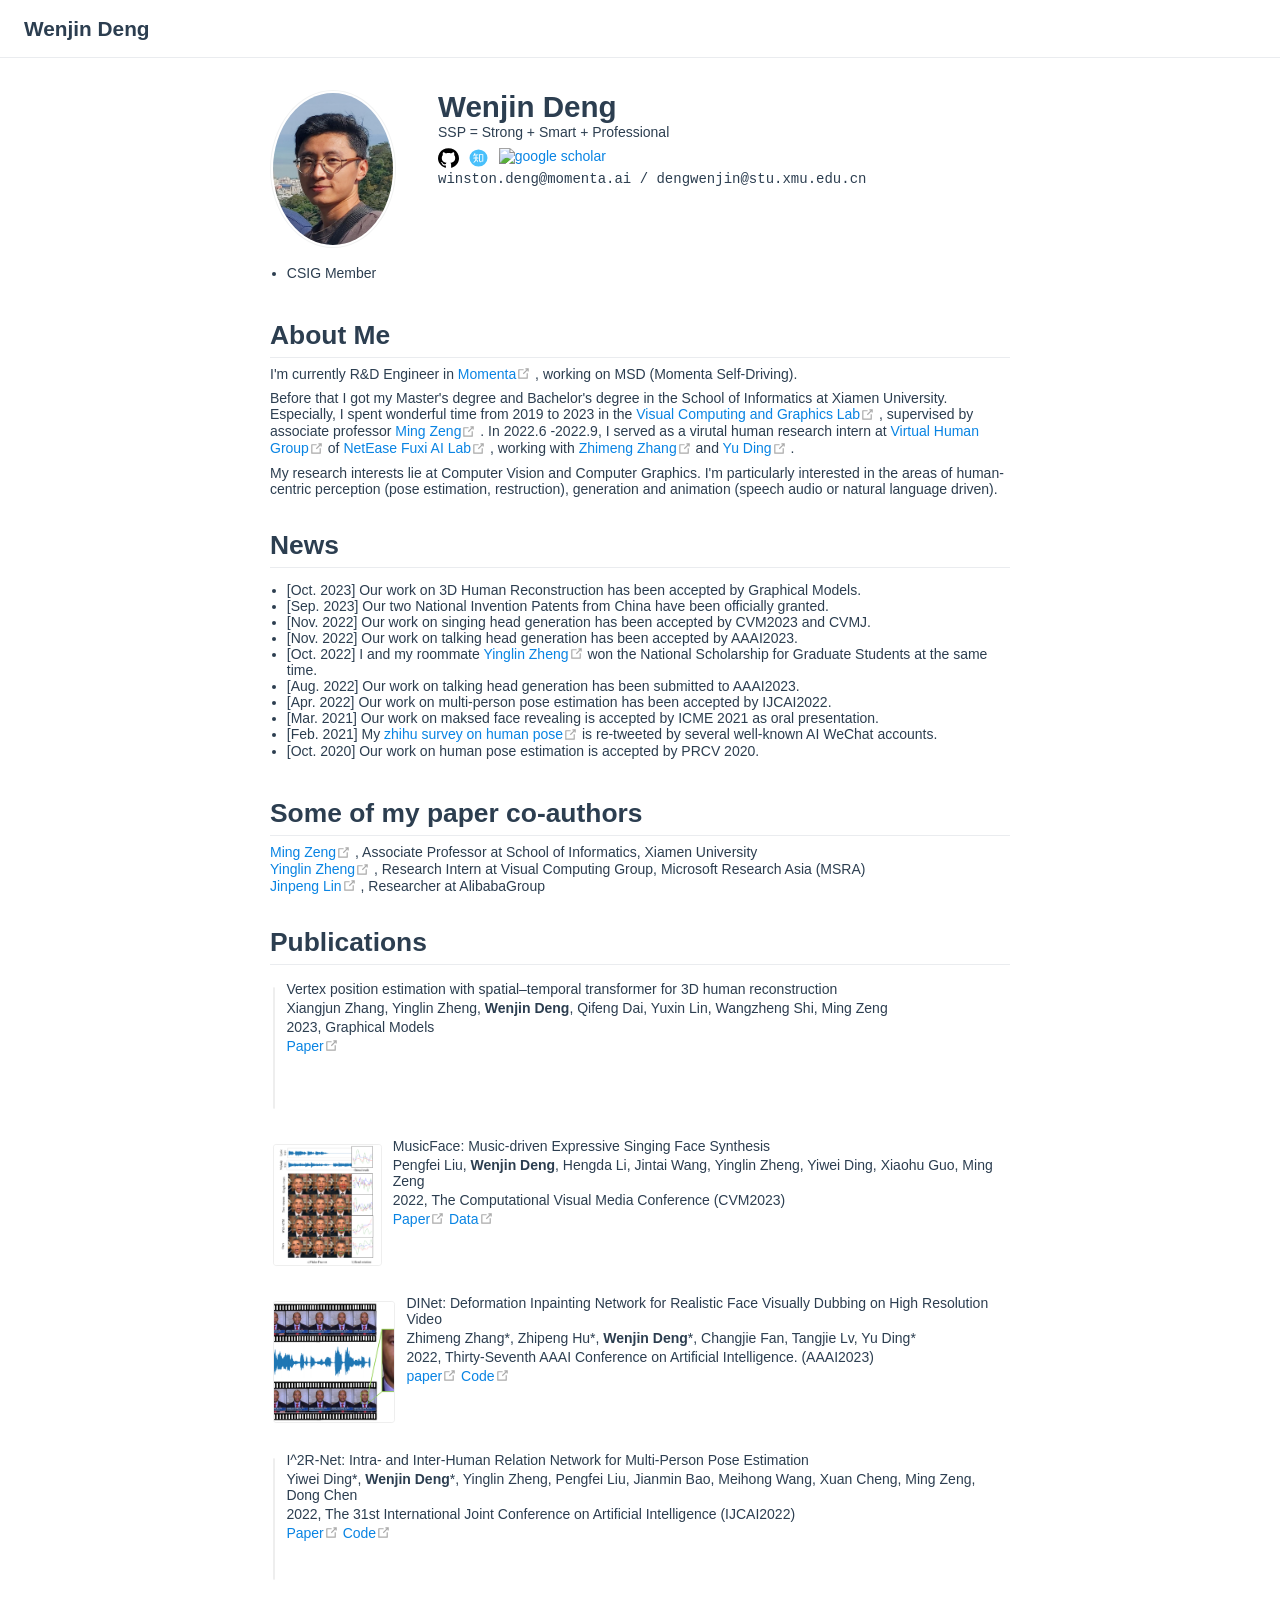
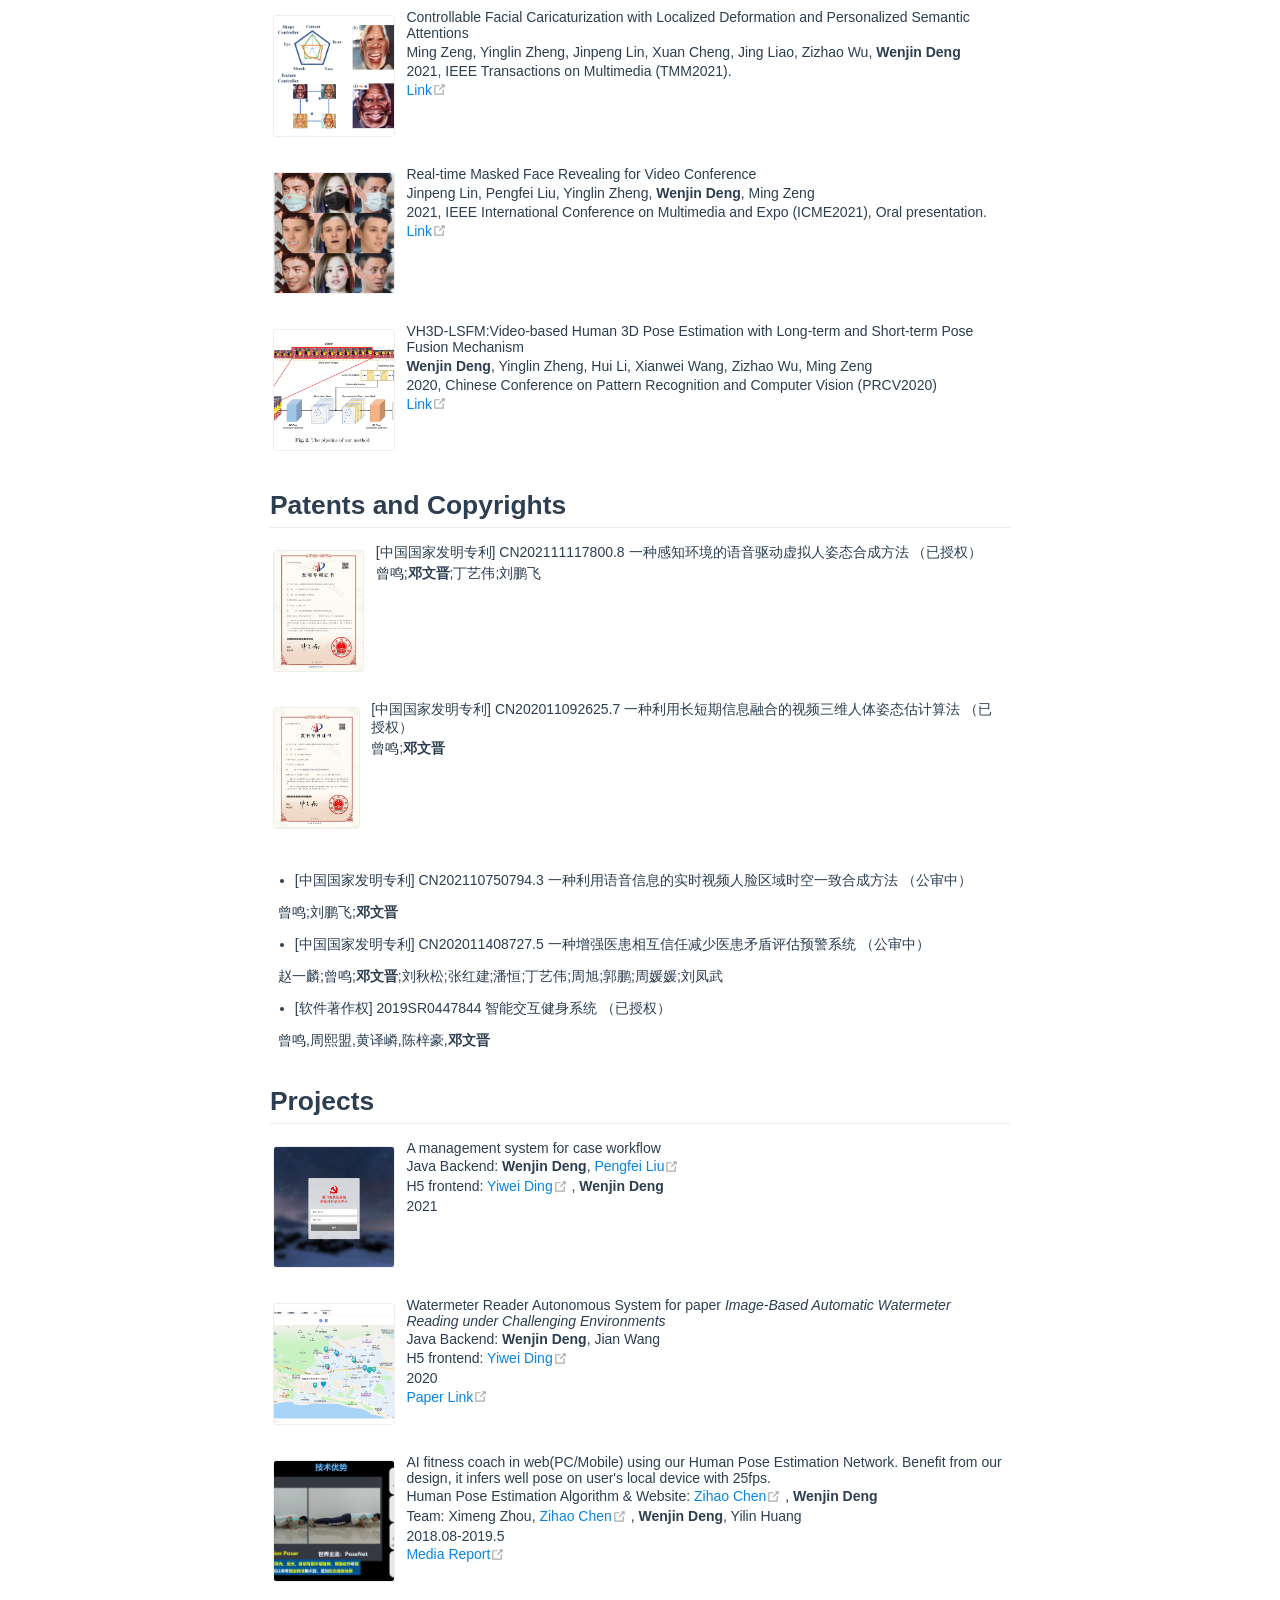
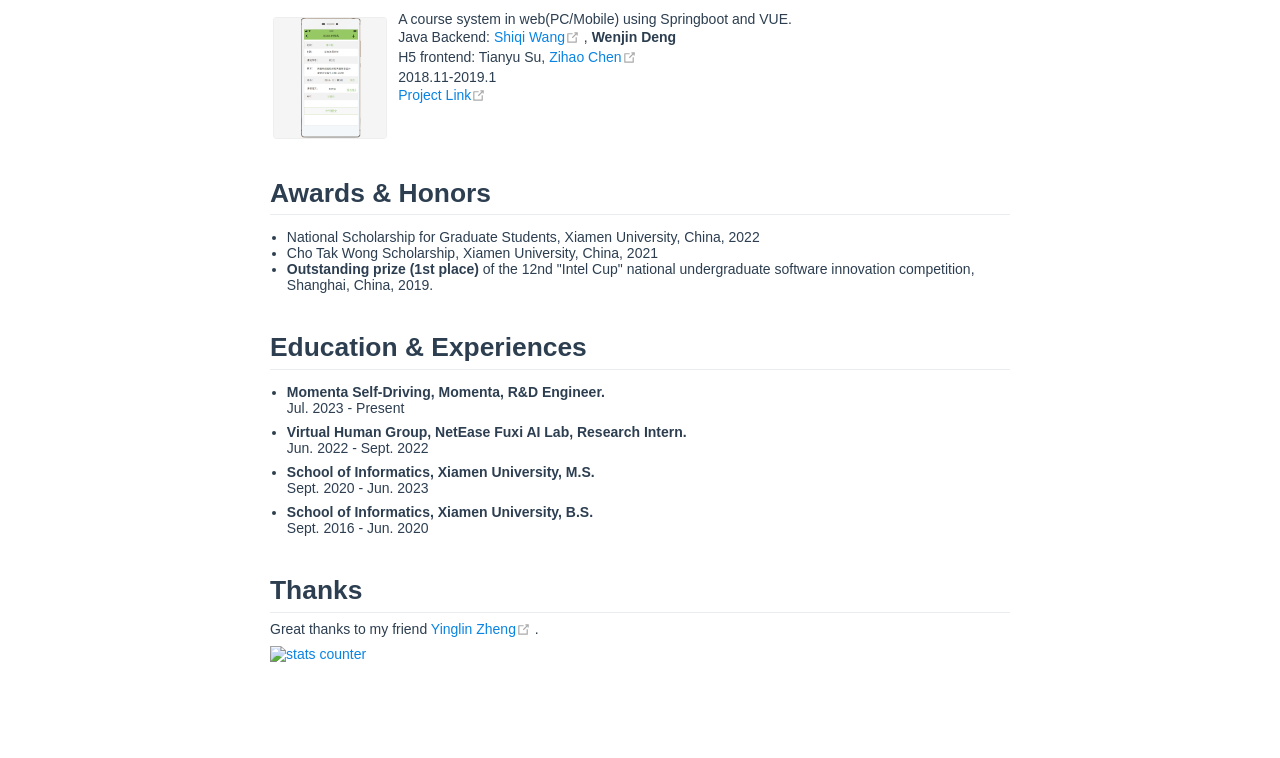
==== commit 419d01d5: "Auto deploy from Github Actions" ====
--- a/index.html
+++ b/index.html
@@ -8,16 +8,18 @@
     <link rel="icon" href="/logo.png">
     <meta name="description" content="">
     
-    <link rel="preload" href="/assets/css/0.styles.cebb0caa.css" as="style"><link rel="preload" href="/assets/js/app.6528beb1.js" as="script"><link rel="preload" href="/assets/js/2.88069b20.js" as="script"><link rel="preload" href="/assets/js/9.fe190386.js" as="script"><link rel="preload" href="/assets/js/4.d7191dd2.js" as="script"><link rel="preload" href="/assets/js/5.2e387d59.js" as="script"><link rel="prefetch" href="/assets/js/10.85b54cc0.js"><link rel="prefetch" href="/assets/js/11.3e9c2201.js"><link rel="prefetch" href="/assets/js/12.8057db4f.js"><link rel="prefetch" href="/assets/js/13.c0a07264.js"><link rel="prefetch" href="/assets/js/14.71d6218c.js"><link rel="prefetch" href="/assets/js/15.b89d5b00.js"><link rel="prefetch" href="/assets/js/16.2b8a7553.js"><link rel="prefetch" href="/assets/js/17.a5046c41.js"><link rel="prefetch" href="/assets/js/3.adf3050e.js"><link rel="prefetch" href="/assets/js/6.30799bdd.js"><link rel="prefetch" href="/assets/js/7.ef952c4c.js"><link rel="prefetch" href="/assets/js/8.8d87cdd2.js">
-    <link rel="stylesheet" href="/assets/css/0.styles.cebb0caa.css">
+    <link rel="preload" href="/assets/css/0.styles.f39f90bb.css" as="style"><link rel="preload" href="/assets/js/app.c5546ece.js" as="script"><link rel="preload" href="/assets/js/2.88069b20.js" as="script"><link rel="preload" href="/assets/js/9.f919cd7c.js" as="script"><link rel="preload" href="/assets/js/4.d7191dd2.js" as="script"><link rel="preload" href="/assets/js/5.2e387d59.js" as="script"><link rel="prefetch" href="/assets/js/10.fc202923.js"><link rel="prefetch" href="/assets/js/11.3e9c2201.js"><link rel="prefetch" href="/assets/js/12.8057db4f.js"><link rel="prefetch" href="/assets/js/13.efa76441.js"><link rel="prefetch" href="/assets/js/14.71d6218c.js"><link rel="prefetch" href="/assets/js/15.f45be567.js"><link rel="prefetch" href="/assets/js/16.2b8a7553.js"><link rel="prefetch" href="/assets/js/17.bcd8e684.js"><link rel="prefetch" href="/assets/js/3.adf3050e.js"><link rel="prefetch" href="/assets/js/6.30799bdd.js"><link rel="prefetch" href="/assets/js/7.a7e023b5.js"><link rel="prefetch" href="/assets/js/8.db95f7f6.js">
+    <link rel="stylesheet" href="/assets/css/0.styles.f39f90bb.css">
   </head>
   <body>
     <div id="app" data-server-rendered="true"><div class="theme-container no-sidebar home-page"><header class="navbar"><div class="sidebar-button"><svg xmlns="http://www.w3.org/2000/svg" aria-hidden="true" role="img" viewBox="0 0 448 512" class="icon"><path fill="currentColor" d="M436 124H12c-6.627 0-12-5.373-12-12V80c0-6.627 5.373-12 12-12h424c6.627 0 12 5.373 12 12v32c0 6.627-5.373 12-12 12zm0 160H12c-6.627 0-12-5.373-12-12v-32c0-6.627 5.373-12 12-12h424c6.627 0 12 5.373 12 12v32c0 6.627-5.373 12-12 12zm0 160H12c-6.627 0-12-5.373-12-12v-32c0-6.627 5.373-12 12-12h424c6.627 0 12 5.373 12 12v32c0 6.627-5.373 12-12 12z"></path></svg></div> <a href="/" aria-current="page" class="home-link router-link-exact-active router-link-active"><!----> <span class="site-name">Wenjin Deng</span></a> <div class="links"><!----> <!----></div></header> <div class="sidebar-mask"></div> <aside class="sidebar"><!---->  <!----> </aside> <main class="page"> <div class="theme-default-content content__default"><div class="profile"><div class="image"><img src="/profile4.jpg" alt></div> <div class="info"><div class="name">
       Wenjin Deng
-    </div> <div class="bio"><p>Student at Xiamen University</p></div> <div class="socials"><div><a href="https://github.com/WinstonDeng" target="_blank"><img src="/icons/github.svg" alt="github" title="github"></a></div><div><a href="https://www.zhihu.com/people/deng-wen-jin-36-27/posts" target="_blank"><img src="/icons/zhihu.svg" alt="zhihu" title="zhihu"></a></div><div><a href="https://www.linkedin.com/in/wenjindeng517" target="_blank"><img src="/icons/linkedin-mono.svg" alt="linkedin" title="linkedin"></a></div></div> <div class="contact"><div title="Contact me" class="email">dengwenjin@stu.xmu.edu.cn</div></div> <!----></div></div> <h2 id="about-me">About Me</h2> <p>I'm currently a graduate student in the <a href="https://vcg.xmu.edu.cn/" target="_blank" rel="noopener noreferrer">Visual Computing and Graphics Lab<span><svg xmlns="http://www.w3.org/2000/svg" aria-hidden="true" focusable="false" x="0px" y="0px" viewBox="0 0 100 100" width="15" height="15" class="icon outbound"><path fill="currentColor" d="M18.8,85.1h56l0,0c2.2,0,4-1.8,4-4v-32h-8v28h-48v-48h28v-8h-32l0,0c-2.2,0-4,1.8-4,4v56C14.8,83.3,16.6,85.1,18.8,85.1z"></path> <polygon fill="currentColor" points="45.7,48.7 51.3,54.3 77.2,28.5 77.2,37.2 85.2,37.2 85.2,14.9 62.8,14.9 62.8,22.9 71.5,22.9"></polygon></svg> <span class="sr-only">(opens new window)</span></span></a> of Xiamen University, supervised by associate professor <a href="http://mingzeng.xyz/" target="_blank" rel="noopener noreferrer">Ming Zeng<span><svg xmlns="http://www.w3.org/2000/svg" aria-hidden="true" focusable="false" x="0px" y="0px" viewBox="0 0 100 100" width="15" height="15" class="icon outbound"><path fill="currentColor" d="M18.8,85.1h56l0,0c2.2,0,4-1.8,4-4v-32h-8v28h-48v-48h28v-8h-32l0,0c-2.2,0-4,1.8-4,4v56C14.8,83.3,16.6,85.1,18.8,85.1z"></path> <polygon fill="currentColor" points="45.7,48.7 51.3,54.3 77.2,28.5 77.2,37.2 85.2,37.2 85.2,14.9 62.8,14.9 62.8,22.9 71.5,22.9"></polygon></svg> <span class="sr-only">(opens new window)</span></span></a>. From 2022.6 to 2022.9, I served as a research intern at <a href="https://fuxivirtualhuman.github.io/" target="_blank" rel="noopener noreferrer">Virtual Human Group<span><svg xmlns="http://www.w3.org/2000/svg" aria-hidden="true" focusable="false" x="0px" y="0px" viewBox="0 0 100 100" width="15" height="15" class="icon outbound"><path fill="currentColor" d="M18.8,85.1h56l0,0c2.2,0,4-1.8,4-4v-32h-8v28h-48v-48h28v-8h-32l0,0c-2.2,0-4,1.8-4,4v56C14.8,83.3,16.6,85.1,18.8,85.1z"></path> <polygon fill="currentColor" points="45.7,48.7 51.3,54.3 77.2,28.5 77.2,37.2 85.2,37.2 85.2,14.9 62.8,14.9 62.8,22.9 71.5,22.9"></polygon></svg> <span class="sr-only">(opens new window)</span></span></a> of <a href="https://fuxi.163.com/" target="_blank" rel="noopener noreferrer">NetEase Fuxi AI Lab<span><svg xmlns="http://www.w3.org/2000/svg" aria-hidden="true" focusable="false" x="0px" y="0px" viewBox="0 0 100 100" width="15" height="15" class="icon outbound"><path fill="currentColor" d="M18.8,85.1h56l0,0c2.2,0,4-1.8,4-4v-32h-8v28h-48v-48h28v-8h-32l0,0c-2.2,0-4,1.8-4,4v56C14.8,83.3,16.6,85.1,18.8,85.1z"></path> <polygon fill="currentColor" points="45.7,48.7 51.3,54.3 77.2,28.5 77.2,37.2 85.2,37.2 85.2,14.9 62.8,14.9 62.8,22.9 71.5,22.9"></polygon></svg> <span class="sr-only">(opens new window)</span></span></a>, working with <a href="https://scholar.google.com/citations?user=FGRtKVoAAAAJ&amp;hl=zh-CN&amp;oi=ao" target="_blank" rel="noopener noreferrer">Zhimeng Zhang<span><svg xmlns="http://www.w3.org/2000/svg" aria-hidden="true" focusable="false" x="0px" y="0px" viewBox="0 0 100 100" width="15" height="15" class="icon outbound"><path fill="currentColor" d="M18.8,85.1h56l0,0c2.2,0,4-1.8,4-4v-32h-8v28h-48v-48h28v-8h-32l0,0c-2.2,0-4,1.8-4,4v56C14.8,83.3,16.6,85.1,18.8,85.1z"></path> <polygon fill="currentColor" points="45.7,48.7 51.3,54.3 77.2,28.5 77.2,37.2 85.2,37.2 85.2,14.9 62.8,14.9 62.8,22.9 71.5,22.9"></polygon></svg> <span class="sr-only">(opens new window)</span></span></a> and <a href="https://scholar.google.com/citations?hl=zh-CN&amp;user=T9Vd-rcAAAAJ&amp;view_op=list_works&amp;sortby=pubdate" target="_blank" rel="noopener noreferrer">Yu Ding<span><svg xmlns="http://www.w3.org/2000/svg" aria-hidden="true" focusable="false" x="0px" y="0px" viewBox="0 0 100 100" width="15" height="15" class="icon outbound"><path fill="currentColor" d="M18.8,85.1h56l0,0c2.2,0,4-1.8,4-4v-32h-8v28h-48v-48h28v-8h-32l0,0c-2.2,0-4,1.8-4,4v56C14.8,83.3,16.6,85.1,18.8,85.1z"></path> <polygon fill="currentColor" points="45.7,48.7 51.3,54.3 77.2,28.5 77.2,37.2 85.2,37.2 85.2,14.9 62.8,14.9 62.8,22.9 71.5,22.9"></polygon></svg> <span class="sr-only">(opens new window)</span></span></a>.</p> <p>My research interests lie at Computer Vision and Computer Graphics. I'm particularly interested in the areas of human pose estimation, generation and animation.</p> <h2 id="news">News</h2> <ul><li>[Nov. 2022] Our work on talking head generation has been accepted by AAAI2023.</li> <li>[Oct. 2022] I and my roommate <a href="https://yinglinzheng.netlify.app/" target="_blank" rel="noopener noreferrer">Yinglin Zheng<span><svg xmlns="http://www.w3.org/2000/svg" aria-hidden="true" focusable="false" x="0px" y="0px" viewBox="0 0 100 100" width="15" height="15" class="icon outbound"><path fill="currentColor" d="M18.8,85.1h56l0,0c2.2,0,4-1.8,4-4v-32h-8v28h-48v-48h28v-8h-32l0,0c-2.2,0-4,1.8-4,4v56C14.8,83.3,16.6,85.1,18.8,85.1z"></path> <polygon fill="currentColor" points="45.7,48.7 51.3,54.3 77.2,28.5 77.2,37.2 85.2,37.2 85.2,14.9 62.8,14.9 62.8,22.9 71.5,22.9"></polygon></svg> <span class="sr-only">(opens new window)</span></span></a> won the National Scholarship for Graduate Students at the same time.</li> <li>[Aug. 2022] Our work on talking head generation has been submitted to AAAI2023.</li> <li>[Apr. 2022] Our work on multi-person pose estimation has been accepted by IJCAI2022.</li> <li>[Mar. 2021] Our work on maksed face revealing is accepted by ICME 2021 as oral presentation.</li> <li>[Feb. 2021] My <a href="https://mp.weixin.qq.com/s/PNcclVdReiay5LXvlgMEyA" target="_blank" rel="noopener noreferrer">zhihu survey on human pose<span><svg xmlns="http://www.w3.org/2000/svg" aria-hidden="true" focusable="false" x="0px" y="0px" viewBox="0 0 100 100" width="15" height="15" class="icon outbound"><path fill="currentColor" d="M18.8,85.1h56l0,0c2.2,0,4-1.8,4-4v-32h-8v28h-48v-48h28v-8h-32l0,0c-2.2,0-4,1.8-4,4v56C14.8,83.3,16.6,85.1,18.8,85.1z"></path> <polygon fill="currentColor" points="45.7,48.7 51.3,54.3 77.2,28.5 77.2,37.2 85.2,37.2 85.2,14.9 62.8,14.9 62.8,22.9 71.5,22.9"></polygon></svg> <span class="sr-only">(opens new window)</span></span></a> is re-tweeted by several well-known AI WeChat accounts.</li> <li>[Oct. 2020] Our work on human pose estimation is accepted by PRCV 2020.</li></ul> <h2 id="some-of-my-paper-co-authors">Some of my paper co-authors</h2> <p><a href="http://mingzeng.xyz/" target="_blank" rel="noopener noreferrer">Ming Zeng<span><svg xmlns="http://www.w3.org/2000/svg" aria-hidden="true" focusable="false" x="0px" y="0px" viewBox="0 0 100 100" width="15" height="15" class="icon outbound"><path fill="currentColor" d="M18.8,85.1h56l0,0c2.2,0,4-1.8,4-4v-32h-8v28h-48v-48h28v-8h-32l0,0c-2.2,0-4,1.8-4,4v56C14.8,83.3,16.6,85.1,18.8,85.1z"></path> <polygon fill="currentColor" points="45.7,48.7 51.3,54.3 77.2,28.5 77.2,37.2 85.2,37.2 85.2,14.9 62.8,14.9 62.8,22.9 71.5,22.9"></polygon></svg> <span class="sr-only">(opens new window)</span></span></a>, Associate Professor at School of Informatics, Xiamen University <br> <a href="https://yinglinzheng.netlify.app/" target="_blank" rel="noopener noreferrer">Yinglin Zheng<span><svg xmlns="http://www.w3.org/2000/svg" aria-hidden="true" focusable="false" x="0px" y="0px" viewBox="0 0 100 100" width="15" height="15" class="icon outbound"><path fill="currentColor" d="M18.8,85.1h56l0,0c2.2,0,4-1.8,4-4v-32h-8v28h-48v-48h28v-8h-32l0,0c-2.2,0-4,1.8-4,4v56C14.8,83.3,16.6,85.1,18.8,85.1z"></path> <polygon fill="currentColor" points="45.7,48.7 51.3,54.3 77.2,28.5 77.2,37.2 85.2,37.2 85.2,14.9 62.8,14.9 62.8,22.9 71.5,22.9"></polygon></svg> <span class="sr-only">(opens new window)</span></span></a>, Research Intern at Visual Computing Group, Microsoft Research Asia (MSRA) <br> <a href="https://github.com/JPlin" target="_blank" rel="noopener noreferrer">Jinpeng Lin<span><svg xmlns="http://www.w3.org/2000/svg" aria-hidden="true" focusable="false" x="0px" y="0px" viewBox="0 0 100 100" width="15" height="15" class="icon outbound"><path fill="currentColor" d="M18.8,85.1h56l0,0c2.2,0,4-1.8,4-4v-32h-8v28h-48v-48h28v-8h-32l0,0c-2.2,0-4,1.8-4,4v56C14.8,83.3,16.6,85.1,18.8,85.1z"></path> <polygon fill="currentColor" points="45.7,48.7 51.3,54.3 77.2,28.5 77.2,37.2 85.2,37.2 85.2,14.9 62.8,14.9 62.8,22.9 71.5,22.9"></polygon></svg> <span class="sr-only">(opens new window)</span></span></a>, Researcher at AlibabaGroup <br></p> <h2 id="publications">Publications</h2> <div class="md-card"><div class="card-image"><img src="https://s1.ax1x.com/2022/04/21/LyGJKK.png" alt></div> <div class="card-content"><p>I^2R-Net: Intra- and Inter-Human Relation Network for Multi-Person Pose Estimation</p> <p>Yiwei Ding*, <strong>Wenjin Deng</strong>*, Yinglin Zheng, Pengfei Liu, Jianmin Bao, Meihong Wang, Xuan Cheng, Ming Zeng, Dong Chen</p> <p>2022, The 31st International Joint Conference on Artificial Intelligence (IJCAI2022)</p> <p><a href="https://arxiv.org/pdf/2206.10892.pdf" target="_blank" rel="noopener noreferrer">Paper<span><svg xmlns="http://www.w3.org/2000/svg" aria-hidden="true" focusable="false" x="0px" y="0px" viewBox="0 0 100 100" width="15" height="15" class="icon outbound"><path fill="currentColor" d="M18.8,85.1h56l0,0c2.2,0,4-1.8,4-4v-32h-8v28h-48v-48h28v-8h-32l0,0c-2.2,0-4,1.8-4,4v56C14.8,83.3,16.6,85.1,18.8,85.1z"></path> <polygon fill="currentColor" points="45.7,48.7 51.3,54.3 77.2,28.5 77.2,37.2 85.2,37.2 85.2,14.9 62.8,14.9 62.8,22.9 71.5,22.9"></polygon></svg> <span class="sr-only">(opens new window)</span></span></a> <a href="https://github.com/leijue222/Intra-and-Inter-Human-Relation-Network-for-MPEE" target="_blank" rel="noopener noreferrer">Code<span><svg xmlns="http://www.w3.org/2000/svg" aria-hidden="true" focusable="false" x="0px" y="0px" viewBox="0 0 100 100" width="15" height="15" class="icon outbound"><path fill="currentColor" d="M18.8,85.1h56l0,0c2.2,0,4-1.8,4-4v-32h-8v28h-48v-48h28v-8h-32l0,0c-2.2,0-4,1.8-4,4v56C14.8,83.3,16.6,85.1,18.8,85.1z"></path> <polygon fill="currentColor" points="45.7,48.7 51.3,54.3 77.2,28.5 77.2,37.2 85.2,37.2 85.2,14.9 62.8,14.9 62.8,22.9 71.5,22.9"></polygon></svg> <span class="sr-only">(opens new window)</span></span></a></p></div></div> <div class="md-card"><div class="card-image"><img src="https://s1.ax1x.com/2022/08/26/v2cJMD.png" alt></div> <div class="card-content"><p>Improving Person Re-identification with Semantically Aligned Appearance Transformer</p> <p>Hui Li, Yinglin Zheng, Zhaodong Tan, <strong>Wenjin Deng</strong></p> <p>2022, IJCNN at IEEE World Congress on Computational Intelligence Chairs (WCCI2022), Oral presentation.</p></div></div> <div class="md-card"><div class="card-image"><img src="/projects/contrable.png" alt></div> <div class="card-content"><p>Controllable Facial Caricaturization with Localized Deformation and Personalized Semantic Attentions</p> <p>Ming Zeng, Yinglin Zheng, Jinpeng Lin,  Xuan Cheng, Jing Liao, Zizhao Wu, <strong>Wenjin Deng</strong></p> <p>2021, IEEE Transactions on Multimedia PP(99):1-1.</p> <p><a href="https://ieeexplore.ieee.org/document/9535294" target="_blank" rel="noopener noreferrer">Link<span><svg xmlns="http://www.w3.org/2000/svg" aria-hidden="true" focusable="false" x="0px" y="0px" viewBox="0 0 100 100" width="15" height="15" class="icon outbound"><path fill="currentColor" d="M18.8,85.1h56l0,0c2.2,0,4-1.8,4-4v-32h-8v28h-48v-48h28v-8h-32l0,0c-2.2,0-4,1.8-4,4v56C14.8,83.3,16.6,85.1,18.8,85.1z"></path> <polygon fill="currentColor" points="45.7,48.7 51.3,54.3 77.2,28.5 77.2,37.2 85.2,37.2 85.2,14.9 62.8,14.9 62.8,22.9 71.5,22.9"></polygon></svg> <span class="sr-only">(opens new window)</span></span></a></p></div></div> <div class="md-card"><div class="card-image"><img src="/projects/mask_face.png" alt></div> <div class="card-content"><p>Real-time Masked Face Revealing for Video Conference</p> <p>Jinpeng Lin, Pengfei Liu, Yinglin Zheng, <strong>Wenjin Deng</strong>, Ming Zeng</p> <p>2021, IEEE International Conference on Multimedia and Expo (ICME), Oral presentation.</p> <p><a href="https://ieeexplore.ieee.org/document/9428117" target="_blank" rel="noopener noreferrer">Link<span><svg xmlns="http://www.w3.org/2000/svg" aria-hidden="true" focusable="false" x="0px" y="0px" viewBox="0 0 100 100" width="15" height="15" class="icon outbound"><path fill="currentColor" d="M18.8,85.1h56l0,0c2.2,0,4-1.8,4-4v-32h-8v28h-48v-48h28v-8h-32l0,0c-2.2,0-4,1.8-4,4v56C14.8,83.3,16.6,85.1,18.8,85.1z"></path> <polygon fill="currentColor" points="45.7,48.7 51.3,54.3 77.2,28.5 77.2,37.2 85.2,37.2 85.2,14.9 62.8,14.9 62.8,22.9 71.5,22.9"></polygon></svg> <span class="sr-only">(opens new window)</span></span></a></p></div></div> <div class="md-card"><div class="card-image"><img src="/projects/vh3d.png" alt></div> <div class="card-content"><p>VH3D-LSFM:Video-based Human 3D Pose Estimation with Long-term and Short-term Pose Fusion Mechanism</p> <p><strong>Wenjin Deng</strong>, Yinglin Zheng, Hui Li, Xianwei Wang, Zizhao Wu, Ming Zeng</p> <p>2020, Chinese Conference on Pattern Recognition and Computer Vision(PRCV2020)</p> <p><a href="https://link.springer.com/chapter/10.1007/978-3-030-60633-6_49" target="_blank" rel="noopener noreferrer">Link<span><svg xmlns="http://www.w3.org/2000/svg" aria-hidden="true" focusable="false" x="0px" y="0px" viewBox="0 0 100 100" width="15" height="15" class="icon outbound"><path fill="currentColor" d="M18.8,85.1h56l0,0c2.2,0,4-1.8,4-4v-32h-8v28h-48v-48h28v-8h-32l0,0c-2.2,0-4,1.8-4,4v56C14.8,83.3,16.6,85.1,18.8,85.1z"></path> <polygon fill="currentColor" points="45.7,48.7 51.3,54.3 77.2,28.5 77.2,37.2 85.2,37.2 85.2,14.9 62.8,14.9 62.8,22.9 71.5,22.9"></polygon></svg> <span class="sr-only">(opens new window)</span></span></a></p></div></div> <h2 id="projects">Projects</h2> <div class="md-card"><div class="card-image"><img src="/projects/case.png" alt></div> <div class="card-content"><p>A management system for case workflow</p> <p>Java Backend: <strong>Wenjin Deng</strong>, <a href="https://github.com/BlacksLiu" target="_blank" rel="noopener noreferrer">Pengfei Liu<span><svg xmlns="http://www.w3.org/2000/svg" aria-hidden="true" focusable="false" x="0px" y="0px" viewBox="0 0 100 100" width="15" height="15" class="icon outbound"><path fill="currentColor" d="M18.8,85.1h56l0,0c2.2,0,4-1.8,4-4v-32h-8v28h-48v-48h28v-8h-32l0,0c-2.2,0-4,1.8-4,4v56C14.8,83.3,16.6,85.1,18.8,85.1z"></path> <polygon fill="currentColor" points="45.7,48.7 51.3,54.3 77.2,28.5 77.2,37.2 85.2,37.2 85.2,14.9 62.8,14.9 62.8,22.9 71.5,22.9"></polygon></svg> <span class="sr-only">(opens new window)</span></span></a></p> <p>H5 frontend: <a href="https://github.com/leijue222" target="_blank" rel="noopener noreferrer">Yiwei Ding<span><svg xmlns="http://www.w3.org/2000/svg" aria-hidden="true" focusable="false" x="0px" y="0px" viewBox="0 0 100 100" width="15" height="15" class="icon outbound"><path fill="currentColor" d="M18.8,85.1h56l0,0c2.2,0,4-1.8,4-4v-32h-8v28h-48v-48h28v-8h-32l0,0c-2.2,0-4,1.8-4,4v56C14.8,83.3,16.6,85.1,18.8,85.1z"></path> <polygon fill="currentColor" points="45.7,48.7 51.3,54.3 77.2,28.5 77.2,37.2 85.2,37.2 85.2,14.9 62.8,14.9 62.8,22.9 71.5,22.9"></polygon></svg> <span class="sr-only">(opens new window)</span></span></a>, <strong>Wenjin Deng</strong></p> <p>2021</p></div></div> <div class="md-card"><div class="card-image"><img src="/projects/watermeter.png" alt></div> <div class="card-content"><p>Watermeter Reader Autonomous System for paper <em>Image-Based Automatic Watermeter Reading under Challenging Environments</em></p> <p>Java Backend: <strong>Wenjin Deng</strong>, Jian Wang</p> <p>H5 frontend: <a href="https://github.com/leijue222" target="_blank" rel="noopener noreferrer">Yiwei Ding<span><svg xmlns="http://www.w3.org/2000/svg" aria-hidden="true" focusable="false" x="0px" y="0px" viewBox="0 0 100 100" width="15" height="15" class="icon outbound"><path fill="currentColor" d="M18.8,85.1h56l0,0c2.2,0,4-1.8,4-4v-32h-8v28h-48v-48h28v-8h-32l0,0c-2.2,0-4,1.8-4,4v56C14.8,83.3,16.6,85.1,18.8,85.1z"></path> <polygon fill="currentColor" points="45.7,48.7 51.3,54.3 77.2,28.5 77.2,37.2 85.2,37.2 85.2,14.9 62.8,14.9 62.8,22.9 71.5,22.9"></polygon></svg> <span class="sr-only">(opens new window)</span></span></a></p> <p>2020</p> <p><a href="https://www.mdpi.com/1424-8220/21/2/434" target="_blank" rel="noopener noreferrer">Paper Link<span><svg xmlns="http://www.w3.org/2000/svg" aria-hidden="true" focusable="false" x="0px" y="0px" viewBox="0 0 100 100" width="15" height="15" class="icon outbound"><path fill="currentColor" d="M18.8,85.1h56l0,0c2.2,0,4-1.8,4-4v-32h-8v28h-48v-48h28v-8h-32l0,0c-2.2,0-4,1.8-4,4v56C14.8,83.3,16.6,85.1,18.8,85.1z"></path> <polygon fill="currentColor" points="45.7,48.7 51.3,54.3 77.2,28.5 77.2,37.2 85.2,37.2 85.2,14.9 62.8,14.9 62.8,22.9 71.5,22.9"></polygon></svg> <span class="sr-only">(opens new window)</span></span></a></p></div></div> <div class="md-card"><div class="card-image"><img src="/projects/iFit.png" alt></div> <div class="card-content"><p>AI fitness coach in web(PC/Mobile) using our Human Pose Estimation Network. Benefit from our design, it infers well pose on user's local device with 25fps.</p> <p>Human Pose Estimation Algorithm &amp; Website: <a href="https://github.com/sppleHao" target="_blank" rel="noopener noreferrer">Zihao Chen<span><svg xmlns="http://www.w3.org/2000/svg" aria-hidden="true" focusable="false" x="0px" y="0px" viewBox="0 0 100 100" width="15" height="15" class="icon outbound"><path fill="currentColor" d="M18.8,85.1h56l0,0c2.2,0,4-1.8,4-4v-32h-8v28h-48v-48h28v-8h-32l0,0c-2.2,0-4,1.8-4,4v56C14.8,83.3,16.6,85.1,18.8,85.1z"></path> <polygon fill="currentColor" points="45.7,48.7 51.3,54.3 77.2,28.5 77.2,37.2 85.2,37.2 85.2,14.9 62.8,14.9 62.8,22.9 71.5,22.9"></polygon></svg> <span class="sr-only">(opens new window)</span></span></a>, <strong>Wenjin Deng</strong></p> <p>Team: Ximeng Zhou, <a href="https://github.com/sppleHao" target="_blank" rel="noopener noreferrer">Zihao Chen<span><svg xmlns="http://www.w3.org/2000/svg" aria-hidden="true" focusable="false" x="0px" y="0px" viewBox="0 0 100 100" width="15" height="15" class="icon outbound"><path fill="currentColor" d="M18.8,85.1h56l0,0c2.2,0,4-1.8,4-4v-32h-8v28h-48v-48h28v-8h-32l0,0c-2.2,0-4,1.8-4,4v56C14.8,83.3,16.6,85.1,18.8,85.1z"></path> <polygon fill="currentColor" points="45.7,48.7 51.3,54.3 77.2,28.5 77.2,37.2 85.2,37.2 85.2,14.9 62.8,14.9 62.8,22.9 71.5,22.9"></polygon></svg> <span class="sr-only">(opens new window)</span></span></a>, <strong>Wenjin Deng</strong>, Yilin Huang</p> <p>2018.08-2019.5</p> <p><a href="https://www.sohu.com/a/315247559_685340" target="_blank" rel="noopener noreferrer">Media Report<span><svg xmlns="http://www.w3.org/2000/svg" aria-hidden="true" focusable="false" x="0px" y="0px" viewBox="0 0 100 100" width="15" height="15" class="icon outbound"><path fill="currentColor" d="M18.8,85.1h56l0,0c2.2,0,4-1.8,4-4v-32h-8v28h-48v-48h28v-8h-32l0,0c-2.2,0-4,1.8-4,4v56C14.8,83.3,16.6,85.1,18.8,85.1z"></path> <polygon fill="currentColor" points="45.7,48.7 51.3,54.3 77.2,28.5 77.2,37.2 85.2,37.2 85.2,14.9 62.8,14.9 62.8,22.9 71.5,22.9"></polygon></svg> <span class="sr-only">(opens new window)</span></span></a></p></div></div> <div class="md-card"><div class="card-image"><img src="/projects/ooad.png" alt></div> <div class="card-content"><p>A course system in web(PC/Mobile) using Springboot and VUE.</p> <p>Java Backend: <a href="https://github.com/17Wang" target="_blank" rel="noopener noreferrer">Shiqi Wang<span><svg xmlns="http://www.w3.org/2000/svg" aria-hidden="true" focusable="false" x="0px" y="0px" viewBox="0 0 100 100" width="15" height="15" class="icon outbound"><path fill="currentColor" d="M18.8,85.1h56l0,0c2.2,0,4-1.8,4-4v-32h-8v28h-48v-48h28v-8h-32l0,0c-2.2,0-4,1.8-4,4v56C14.8,83.3,16.6,85.1,18.8,85.1z"></path> <polygon fill="currentColor" points="45.7,48.7 51.3,54.3 77.2,28.5 77.2,37.2 85.2,37.2 85.2,14.9 62.8,14.9 62.8,22.9 71.5,22.9"></polygon></svg> <span class="sr-only">(opens new window)</span></span></a>, <strong>Wenjin Deng</strong></p> <p>H5 frontend: Tianyu Su, <a href="https://github.com/sppleHao" target="_blank" rel="noopener noreferrer">Zihao Chen<span><svg xmlns="http://www.w3.org/2000/svg" aria-hidden="true" focusable="false" x="0px" y="0px" viewBox="0 0 100 100" width="15" height="15" class="icon outbound"><path fill="currentColor" d="M18.8,85.1h56l0,0c2.2,0,4-1.8,4-4v-32h-8v28h-48v-48h28v-8h-32l0,0c-2.2,0-4,1.8-4,4v56C14.8,83.3,16.6,85.1,18.8,85.1z"></path> <polygon fill="currentColor" points="45.7,48.7 51.3,54.3 77.2,28.5 77.2,37.2 85.2,37.2 85.2,14.9 62.8,14.9 62.8,22.9 71.5,22.9"></polygon></svg> <span class="sr-only">(opens new window)</span></span></a></p> <p>2018.11-2019.1</p> <p><a href="https://github.com/OOAD2-3/RBS" target="_blank" rel="noopener noreferrer">Project Link<span><svg xmlns="http://www.w3.org/2000/svg" aria-hidden="true" focusable="false" x="0px" y="0px" viewBox="0 0 100 100" width="15" height="15" class="icon outbound"><path fill="currentColor" d="M18.8,85.1h56l0,0c2.2,0,4-1.8,4-4v-32h-8v28h-48v-48h28v-8h-32l0,0c-2.2,0-4,1.8-4,4v56C14.8,83.3,16.6,85.1,18.8,85.1z"></path> <polygon fill="currentColor" points="45.7,48.7 51.3,54.3 77.2,28.5 77.2,37.2 85.2,37.2 85.2,14.9 62.8,14.9 62.8,22.9 71.5,22.9"></polygon></svg> <span class="sr-only">(opens new window)</span></span></a></p></div></div> <h2 id="awards-honors">Awards &amp; Honors</h2> <ul><li><strong>Outstanding prize (1st place)</strong> of the 12nd &quot;Intel Cup&quot; national undergraduate software innovation competition, Shanghai, China, 2019.</li></ul> <h2 id="education-experiences">Education &amp; Experiences</h2> <ul><li><p><strong>School of Informatics, Xiamen University.</strong> <br>
-Sept. 2020 - present</p></li> <li><p><strong>School of Informatics, Xiamen University, B.S.</strong> <br>
-Sept. 2016 - 2020</p></li></ul> <h2 id="thanks">Thanks</h2> <p>Great thanks to my friend <a href="https://yinglinzheng.netlify.app/" target="_blank" rel="noopener noreferrer">Yinglin Zheng<span><svg xmlns="http://www.w3.org/2000/svg" aria-hidden="true" focusable="false" x="0px" y="0px" viewBox="0 0 100 100" width="15" height="15" class="icon outbound"><path fill="currentColor" d="M18.8,85.1h56l0,0c2.2,0,4-1.8,4-4v-32h-8v28h-48v-48h28v-8h-32l0,0c-2.2,0-4,1.8-4,4v56C14.8,83.3,16.6,85.1,18.8,85.1z"></path> <polygon fill="currentColor" points="45.7,48.7 51.3,54.3 77.2,28.5 77.2,37.2 85.2,37.2 85.2,14.9 62.8,14.9 62.8,22.9 71.5,22.9"></polygon></svg> <span class="sr-only">(opens new window)</span></span></a>.
-</p></div> <footer class="page-edit"><!----> <div class="last-updated"><span class="prefix">Last Updated:</span> <span class="time">11/25/2022, 2:03:02 AM</span></div></footer> <!----> </main></div><div class="global-ui"></div></div>
-    <script src="/assets/js/app.6528beb1.js" defer></script><script src="/assets/js/2.88069b20.js" defer></script><script src="/assets/js/9.fe190386.js" defer></script><script src="/assets/js/4.d7191dd2.js" defer></script><script src="/assets/js/5.2e387d59.js" defer></script>
+    </div> <div class="bio"><p>SSP = Strong + Smart + Professional</p></div> <div class="socials"><div><a href="https://github.com/WinstonDeng" target="_blank"><img src="/icons/github.svg" alt="github" title="github"></a></div><div><a href="https://www.zhihu.com/people/deng-wen-jin-36-27/posts" target="_blank"><img src="/icons/zhihu.svg" alt="zhihu" title="zhihu"></a></div><div><a href="https://scholar.google.com/citations?user=xi3HtBUAAAAJ&amp;hl=zh-CN" target="_blank"><img src="/icons/google-scholar.svg" alt="google scholar" title="google scholar"></a></div></div> <div class="contact"><div title="Contact me" class="email">winston.deng@momenta.ai / dengwenjin@stu.xmu.edu.cn</div></div> <!----></div></div> <ul><li>CSIG Member</li></ul> <h2 id="about-me">About Me</h2> <p>I'm currently R&amp;D Engineer in <a href="https://www.momenta.cn/en/" target="_blank" rel="noopener noreferrer">Momenta<span><svg xmlns="http://www.w3.org/2000/svg" aria-hidden="true" focusable="false" x="0px" y="0px" viewBox="0 0 100 100" width="15" height="15" class="icon outbound"><path fill="currentColor" d="M18.8,85.1h56l0,0c2.2,0,4-1.8,4-4v-32h-8v28h-48v-48h28v-8h-32l0,0c-2.2,0-4,1.8-4,4v56C14.8,83.3,16.6,85.1,18.8,85.1z"></path> <polygon fill="currentColor" points="45.7,48.7 51.3,54.3 77.2,28.5 77.2,37.2 85.2,37.2 85.2,14.9 62.8,14.9 62.8,22.9 71.5,22.9"></polygon></svg> <span class="sr-only">(opens new window)</span></span></a>, working on MSD (Momenta Self-Driving).</p> <p>Before that I got my Master's degree and Bachelor's degree in the School of Informatics at Xiamen University. Especially, I spent wonderful time from 2019 to 2023 in the <a href="https://vcg.xmu.edu.cn/" target="_blank" rel="noopener noreferrer">Visual Computing and Graphics Lab<span><svg xmlns="http://www.w3.org/2000/svg" aria-hidden="true" focusable="false" x="0px" y="0px" viewBox="0 0 100 100" width="15" height="15" class="icon outbound"><path fill="currentColor" d="M18.8,85.1h56l0,0c2.2,0,4-1.8,4-4v-32h-8v28h-48v-48h28v-8h-32l0,0c-2.2,0-4,1.8-4,4v56C14.8,83.3,16.6,85.1,18.8,85.1z"></path> <polygon fill="currentColor" points="45.7,48.7 51.3,54.3 77.2,28.5 77.2,37.2 85.2,37.2 85.2,14.9 62.8,14.9 62.8,22.9 71.5,22.9"></polygon></svg> <span class="sr-only">(opens new window)</span></span></a>, supervised by associate professor <a href="http://mingzeng.xyz/" target="_blank" rel="noopener noreferrer">Ming Zeng<span><svg xmlns="http://www.w3.org/2000/svg" aria-hidden="true" focusable="false" x="0px" y="0px" viewBox="0 0 100 100" width="15" height="15" class="icon outbound"><path fill="currentColor" d="M18.8,85.1h56l0,0c2.2,0,4-1.8,4-4v-32h-8v28h-48v-48h28v-8h-32l0,0c-2.2,0-4,1.8-4,4v56C14.8,83.3,16.6,85.1,18.8,85.1z"></path> <polygon fill="currentColor" points="45.7,48.7 51.3,54.3 77.2,28.5 77.2,37.2 85.2,37.2 85.2,14.9 62.8,14.9 62.8,22.9 71.5,22.9"></polygon></svg> <span class="sr-only">(opens new window)</span></span></a>. In 2022.6 -2022.9, I served as a virutal human research intern at <a href="https://fuxivirtualhuman.github.io/" target="_blank" rel="noopener noreferrer">Virtual Human Group<span><svg xmlns="http://www.w3.org/2000/svg" aria-hidden="true" focusable="false" x="0px" y="0px" viewBox="0 0 100 100" width="15" height="15" class="icon outbound"><path fill="currentColor" d="M18.8,85.1h56l0,0c2.2,0,4-1.8,4-4v-32h-8v28h-48v-48h28v-8h-32l0,0c-2.2,0-4,1.8-4,4v56C14.8,83.3,16.6,85.1,18.8,85.1z"></path> <polygon fill="currentColor" points="45.7,48.7 51.3,54.3 77.2,28.5 77.2,37.2 85.2,37.2 85.2,14.9 62.8,14.9 62.8,22.9 71.5,22.9"></polygon></svg> <span class="sr-only">(opens new window)</span></span></a> of <a href="https://fuxi.163.com/" target="_blank" rel="noopener noreferrer">NetEase Fuxi AI Lab<span><svg xmlns="http://www.w3.org/2000/svg" aria-hidden="true" focusable="false" x="0px" y="0px" viewBox="0 0 100 100" width="15" height="15" class="icon outbound"><path fill="currentColor" d="M18.8,85.1h56l0,0c2.2,0,4-1.8,4-4v-32h-8v28h-48v-48h28v-8h-32l0,0c-2.2,0-4,1.8-4,4v56C14.8,83.3,16.6,85.1,18.8,85.1z"></path> <polygon fill="currentColor" points="45.7,48.7 51.3,54.3 77.2,28.5 77.2,37.2 85.2,37.2 85.2,14.9 62.8,14.9 62.8,22.9 71.5,22.9"></polygon></svg> <span class="sr-only">(opens new window)</span></span></a>, working with <a href="https://scholar.google.com/citations?user=FGRtKVoAAAAJ&amp;hl=zh-CN&amp;oi=ao" target="_blank" rel="noopener noreferrer">Zhimeng Zhang<span><svg xmlns="http://www.w3.org/2000/svg" aria-hidden="true" focusable="false" x="0px" y="0px" viewBox="0 0 100 100" width="15" height="15" class="icon outbound"><path fill="currentColor" d="M18.8,85.1h56l0,0c2.2,0,4-1.8,4-4v-32h-8v28h-48v-48h28v-8h-32l0,0c-2.2,0-4,1.8-4,4v56C14.8,83.3,16.6,85.1,18.8,85.1z"></path> <polygon fill="currentColor" points="45.7,48.7 51.3,54.3 77.2,28.5 77.2,37.2 85.2,37.2 85.2,14.9 62.8,14.9 62.8,22.9 71.5,22.9"></polygon></svg> <span class="sr-only">(opens new window)</span></span></a> and <a href="https://scholar.google.com/citations?hl=zh-CN&amp;user=T9Vd-rcAAAAJ&amp;view_op=list_works&amp;sortby=pubdate" target="_blank" rel="noopener noreferrer">Yu Ding<span><svg xmlns="http://www.w3.org/2000/svg" aria-hidden="true" focusable="false" x="0px" y="0px" viewBox="0 0 100 100" width="15" height="15" class="icon outbound"><path fill="currentColor" d="M18.8,85.1h56l0,0c2.2,0,4-1.8,4-4v-32h-8v28h-48v-48h28v-8h-32l0,0c-2.2,0-4,1.8-4,4v56C14.8,83.3,16.6,85.1,18.8,85.1z"></path> <polygon fill="currentColor" points="45.7,48.7 51.3,54.3 77.2,28.5 77.2,37.2 85.2,37.2 85.2,14.9 62.8,14.9 62.8,22.9 71.5,22.9"></polygon></svg> <span class="sr-only">(opens new window)</span></span></a>.</p> <p>My research interests lie at Computer Vision and Computer Graphics. I'm particularly interested in the areas of human-centric perception (pose estimation, restruction), generation and animation (speech audio or natural language driven).</p> <h2 id="news">News</h2> <ul><li>[Oct. 2023] Our work on 3D Human Reconstruction has been accepted by Graphical Models.</li> <li>[Sep. 2023] Our two National Invention Patents from China have been officially granted.</li> <li>[Nov. 2022] Our work on singing head generation has been accepted by CVM2023 and CVMJ.</li> <li>[Nov. 2022] Our work on talking head generation has been accepted by AAAI2023.</li> <li>[Oct. 2022] I and my roommate <a href="https://yinglinzheng.netlify.app/" target="_blank" rel="noopener noreferrer">Yinglin Zheng<span><svg xmlns="http://www.w3.org/2000/svg" aria-hidden="true" focusable="false" x="0px" y="0px" viewBox="0 0 100 100" width="15" height="15" class="icon outbound"><path fill="currentColor" d="M18.8,85.1h56l0,0c2.2,0,4-1.8,4-4v-32h-8v28h-48v-48h28v-8h-32l0,0c-2.2,0-4,1.8-4,4v56C14.8,83.3,16.6,85.1,18.8,85.1z"></path> <polygon fill="currentColor" points="45.7,48.7 51.3,54.3 77.2,28.5 77.2,37.2 85.2,37.2 85.2,14.9 62.8,14.9 62.8,22.9 71.5,22.9"></polygon></svg> <span class="sr-only">(opens new window)</span></span></a> won the National Scholarship for Graduate Students at the same time.</li> <li>[Aug. 2022] Our work on talking head generation has been submitted to AAAI2023.</li> <li>[Apr. 2022] Our work on multi-person pose estimation has been accepted by IJCAI2022.</li> <li>[Mar. 2021] Our work on maksed face revealing is accepted by ICME 2021 as oral presentation.</li> <li>[Feb. 2021] My <a href="https://mp.weixin.qq.com/s/PNcclVdReiay5LXvlgMEyA" target="_blank" rel="noopener noreferrer">zhihu survey on human pose<span><svg xmlns="http://www.w3.org/2000/svg" aria-hidden="true" focusable="false" x="0px" y="0px" viewBox="0 0 100 100" width="15" height="15" class="icon outbound"><path fill="currentColor" d="M18.8,85.1h56l0,0c2.2,0,4-1.8,4-4v-32h-8v28h-48v-48h28v-8h-32l0,0c-2.2,0-4,1.8-4,4v56C14.8,83.3,16.6,85.1,18.8,85.1z"></path> <polygon fill="currentColor" points="45.7,48.7 51.3,54.3 77.2,28.5 77.2,37.2 85.2,37.2 85.2,14.9 62.8,14.9 62.8,22.9 71.5,22.9"></polygon></svg> <span class="sr-only">(opens new window)</span></span></a> is re-tweeted by several well-known AI WeChat accounts.</li> <li>[Oct. 2020] Our work on human pose estimation is accepted by PRCV 2020.</li></ul> <h2 id="some-of-my-paper-co-authors">Some of my paper co-authors</h2> <p><a href="http://mingzeng.xyz/" target="_blank" rel="noopener noreferrer">Ming Zeng<span><svg xmlns="http://www.w3.org/2000/svg" aria-hidden="true" focusable="false" x="0px" y="0px" viewBox="0 0 100 100" width="15" height="15" class="icon outbound"><path fill="currentColor" d="M18.8,85.1h56l0,0c2.2,0,4-1.8,4-4v-32h-8v28h-48v-48h28v-8h-32l0,0c-2.2,0-4,1.8-4,4v56C14.8,83.3,16.6,85.1,18.8,85.1z"></path> <polygon fill="currentColor" points="45.7,48.7 51.3,54.3 77.2,28.5 77.2,37.2 85.2,37.2 85.2,14.9 62.8,14.9 62.8,22.9 71.5,22.9"></polygon></svg> <span class="sr-only">(opens new window)</span></span></a>, Associate Professor at School of Informatics, Xiamen University <br> <a href="https://yinglinzheng.netlify.app/" target="_blank" rel="noopener noreferrer">Yinglin Zheng<span><svg xmlns="http://www.w3.org/2000/svg" aria-hidden="true" focusable="false" x="0px" y="0px" viewBox="0 0 100 100" width="15" height="15" class="icon outbound"><path fill="currentColor" d="M18.8,85.1h56l0,0c2.2,0,4-1.8,4-4v-32h-8v28h-48v-48h28v-8h-32l0,0c-2.2,0-4,1.8-4,4v56C14.8,83.3,16.6,85.1,18.8,85.1z"></path> <polygon fill="currentColor" points="45.7,48.7 51.3,54.3 77.2,28.5 77.2,37.2 85.2,37.2 85.2,14.9 62.8,14.9 62.8,22.9 71.5,22.9"></polygon></svg> <span class="sr-only">(opens new window)</span></span></a>, Research Intern at Visual Computing Group, Microsoft Research Asia (MSRA) <br> <a href="https://github.com/JPlin" target="_blank" rel="noopener noreferrer">Jinpeng Lin<span><svg xmlns="http://www.w3.org/2000/svg" aria-hidden="true" focusable="false" x="0px" y="0px" viewBox="0 0 100 100" width="15" height="15" class="icon outbound"><path fill="currentColor" d="M18.8,85.1h56l0,0c2.2,0,4-1.8,4-4v-32h-8v28h-48v-48h28v-8h-32l0,0c-2.2,0-4,1.8-4,4v56C14.8,83.3,16.6,85.1,18.8,85.1z"></path> <polygon fill="currentColor" points="45.7,48.7 51.3,54.3 77.2,28.5 77.2,37.2 85.2,37.2 85.2,14.9 62.8,14.9 62.8,22.9 71.5,22.9"></polygon></svg> <span class="sr-only">(opens new window)</span></span></a>, Researcher at AlibabaGroup <br></p> <h2 id="publications">Publications</h2> <div class="md-card"><div class="card-image"><img src="https://ars.els-cdn.com/content/image/1-s2.0-S1524070323000371-ga1_lrg.jpg" alt></div> <div class="card-content"><p>Vertex position estimation with spatial–temporal transformer for 3D human reconstruction</p> <p>Xiangjun Zhang, Yinglin Zheng, <strong>Wenjin Deng</strong>, Qifeng Dai, Yuxin Lin, Wangzheng Shi, Ming Zeng</p> <p>2023, Graphical Models</p> <p><a href="https://www.sciencedirect.com/science/article/pii/S1524070323000371" target="_blank" rel="noopener noreferrer">Paper<span><svg xmlns="http://www.w3.org/2000/svg" aria-hidden="true" focusable="false" x="0px" y="0px" viewBox="0 0 100 100" width="15" height="15" class="icon outbound"><path fill="currentColor" d="M18.8,85.1h56l0,0c2.2,0,4-1.8,4-4v-32h-8v28h-48v-48h28v-8h-32l0,0c-2.2,0-4,1.8-4,4v56C14.8,83.3,16.6,85.1,18.8,85.1z"></path> <polygon fill="currentColor" points="45.7,48.7 51.3,54.3 77.2,28.5 77.2,37.2 85.2,37.2 85.2,14.9 62.8,14.9 62.8,22.9 71.5,22.9"></polygon></svg> <span class="sr-only">(opens new window)</span></span></a></p></div></div> <div class="md-card"><div class="card-image"><img src="/musicface.png" alt></div> <div class="card-content"><p>MusicFace: Music-driven Expressive Singing Face Synthesis</p> <p>Pengfei Liu, <strong>Wenjin Deng</strong>, Hengda Li, Jintai Wang, Yinglin Zheng, Yiwei Ding, Xiaohu Guo, Ming Zeng</p> <p>2022, The Computational Visual Media Conference (CVM2023)</p> <p><a href="https://arxiv.org/pdf/2303.14044.pdf" target="_blank" rel="noopener noreferrer">Paper<span><svg xmlns="http://www.w3.org/2000/svg" aria-hidden="true" focusable="false" x="0px" y="0px" viewBox="0 0 100 100" width="15" height="15" class="icon outbound"><path fill="currentColor" d="M18.8,85.1h56l0,0c2.2,0,4-1.8,4-4v-32h-8v28h-48v-48h28v-8h-32l0,0c-2.2,0-4,1.8-4,4v56C14.8,83.3,16.6,85.1,18.8,85.1z"></path> <polygon fill="currentColor" points="45.7,48.7 51.3,54.3 77.2,28.5 77.2,37.2 85.2,37.2 85.2,14.9 62.8,14.9 62.8,22.9 71.5,22.9"></polygon></svg> <span class="sr-only">(opens new window)</span></span></a> <a href="https://vcg.xmu.edu.cn/datasets/singingface/index.html" target="_blank" rel="noopener noreferrer">Data<span><svg xmlns="http://www.w3.org/2000/svg" aria-hidden="true" focusable="false" x="0px" y="0px" viewBox="0 0 100 100" width="15" height="15" class="icon outbound"><path fill="currentColor" d="M18.8,85.1h56l0,0c2.2,0,4-1.8,4-4v-32h-8v28h-48v-48h28v-8h-32l0,0c-2.2,0-4,1.8-4,4v56C14.8,83.3,16.6,85.1,18.8,85.1z"></path> <polygon fill="currentColor" points="45.7,48.7 51.3,54.3 77.2,28.5 77.2,37.2 85.2,37.2 85.2,14.9 62.8,14.9 62.8,22.9 71.5,22.9"></polygon></svg> <span class="sr-only">(opens new window)</span></span></a></p></div></div> <div class="md-card"><div class="card-image"><img src="/DINet.png" alt></div> <div class="card-content"><p>DINet: Deformation Inpainting Network for Realistic Face Visually Dubbing on High Resolution Video</p> <p>Zhimeng Zhang*, Zhipeng Hu*, <strong>Wenjin Deng</strong>*, Changjie Fan, Tangjie Lv, Yu Ding*</p> <p>2022, Thirty-Seventh AAAI Conference on Artificial Intelligence. (AAAI2023)</p> <p><a href="https://fuxivirtualhuman.github.io/pdf/AAAI2023_FaceDubbing.pdf" target="_blank" rel="noopener noreferrer">paper<span><svg xmlns="http://www.w3.org/2000/svg" aria-hidden="true" focusable="false" x="0px" y="0px" viewBox="0 0 100 100" width="15" height="15" class="icon outbound"><path fill="currentColor" d="M18.8,85.1h56l0,0c2.2,0,4-1.8,4-4v-32h-8v28h-48v-48h28v-8h-32l0,0c-2.2,0-4,1.8-4,4v56C14.8,83.3,16.6,85.1,18.8,85.1z"></path> <polygon fill="currentColor" points="45.7,48.7 51.3,54.3 77.2,28.5 77.2,37.2 85.2,37.2 85.2,14.9 62.8,14.9 62.8,22.9 71.5,22.9"></polygon></svg> <span class="sr-only">(opens new window)</span></span></a> <a href="https://github.com/MRzzm/DINet" target="_blank" rel="noopener noreferrer">Code<span><svg xmlns="http://www.w3.org/2000/svg" aria-hidden="true" focusable="false" x="0px" y="0px" viewBox="0 0 100 100" width="15" height="15" class="icon outbound"><path fill="currentColor" d="M18.8,85.1h56l0,0c2.2,0,4-1.8,4-4v-32h-8v28h-48v-48h28v-8h-32l0,0c-2.2,0-4,1.8-4,4v56C14.8,83.3,16.6,85.1,18.8,85.1z"></path> <polygon fill="currentColor" points="45.7,48.7 51.3,54.3 77.2,28.5 77.2,37.2 85.2,37.2 85.2,14.9 62.8,14.9 62.8,22.9 71.5,22.9"></polygon></svg> <span class="sr-only">(opens new window)</span></span></a></p></div></div> <div class="md-card"><div class="card-image"><img src="https://s1.ax1x.com/2022/04/21/LyGJKK.png" alt></div> <div class="card-content"><p>I^2R-Net: Intra- and Inter-Human Relation Network for Multi-Person Pose Estimation</p> <p>Yiwei Ding*, <strong>Wenjin Deng</strong>*, Yinglin Zheng, Pengfei Liu, Jianmin Bao, Meihong Wang, Xuan Cheng, Ming Zeng, Dong Chen</p> <p>2022, The 31st International Joint Conference on Artificial Intelligence (IJCAI2022)</p> <p><a href="https://arxiv.org/pdf/2206.10892.pdf" target="_blank" rel="noopener noreferrer">Paper<span><svg xmlns="http://www.w3.org/2000/svg" aria-hidden="true" focusable="false" x="0px" y="0px" viewBox="0 0 100 100" width="15" height="15" class="icon outbound"><path fill="currentColor" d="M18.8,85.1h56l0,0c2.2,0,4-1.8,4-4v-32h-8v28h-48v-48h28v-8h-32l0,0c-2.2,0-4,1.8-4,4v56C14.8,83.3,16.6,85.1,18.8,85.1z"></path> <polygon fill="currentColor" points="45.7,48.7 51.3,54.3 77.2,28.5 77.2,37.2 85.2,37.2 85.2,14.9 62.8,14.9 62.8,22.9 71.5,22.9"></polygon></svg> <span class="sr-only">(opens new window)</span></span></a> <a href="https://github.com/leijue222/Intra-and-Inter-Human-Relation-Network-for-MPEE" target="_blank" rel="noopener noreferrer">Code<span><svg xmlns="http://www.w3.org/2000/svg" aria-hidden="true" focusable="false" x="0px" y="0px" viewBox="0 0 100 100" width="15" height="15" class="icon outbound"><path fill="currentColor" d="M18.8,85.1h56l0,0c2.2,0,4-1.8,4-4v-32h-8v28h-48v-48h28v-8h-32l0,0c-2.2,0-4,1.8-4,4v56C14.8,83.3,16.6,85.1,18.8,85.1z"></path> <polygon fill="currentColor" points="45.7,48.7 51.3,54.3 77.2,28.5 77.2,37.2 85.2,37.2 85.2,14.9 62.8,14.9 62.8,22.9 71.5,22.9"></polygon></svg> <span class="sr-only">(opens new window)</span></span></a></p></div></div> <div class="md-card"><div class="card-image"><img src="/projects/contrable.png" alt></div> <div class="card-content"><p>Controllable Facial Caricaturization with Localized Deformation and Personalized Semantic Attentions</p> <p>Ming Zeng, Yinglin Zheng, Jinpeng Lin,  Xuan Cheng, Jing Liao, Zizhao Wu, <strong>Wenjin Deng</strong></p> <p>2021, IEEE Transactions on Multimedia (TMM2021).</p> <p><a href="https://ieeexplore.ieee.org/document/9535294" target="_blank" rel="noopener noreferrer">Link<span><svg xmlns="http://www.w3.org/2000/svg" aria-hidden="true" focusable="false" x="0px" y="0px" viewBox="0 0 100 100" width="15" height="15" class="icon outbound"><path fill="currentColor" d="M18.8,85.1h56l0,0c2.2,0,4-1.8,4-4v-32h-8v28h-48v-48h28v-8h-32l0,0c-2.2,0-4,1.8-4,4v56C14.8,83.3,16.6,85.1,18.8,85.1z"></path> <polygon fill="currentColor" points="45.7,48.7 51.3,54.3 77.2,28.5 77.2,37.2 85.2,37.2 85.2,14.9 62.8,14.9 62.8,22.9 71.5,22.9"></polygon></svg> <span class="sr-only">(opens new window)</span></span></a></p></div></div> <div class="md-card"><div class="card-image"><img src="/projects/mask_face.png" alt></div> <div class="card-content"><p>Real-time Masked Face Revealing for Video Conference</p> <p>Jinpeng Lin, Pengfei Liu, Yinglin Zheng, <strong>Wenjin Deng</strong>, Ming Zeng</p> <p>2021, IEEE International Conference on Multimedia and Expo (ICME2021), Oral presentation.</p> <p><a href="https://ieeexplore.ieee.org/document/9428117" target="_blank" rel="noopener noreferrer">Link<span><svg xmlns="http://www.w3.org/2000/svg" aria-hidden="true" focusable="false" x="0px" y="0px" viewBox="0 0 100 100" width="15" height="15" class="icon outbound"><path fill="currentColor" d="M18.8,85.1h56l0,0c2.2,0,4-1.8,4-4v-32h-8v28h-48v-48h28v-8h-32l0,0c-2.2,0-4,1.8-4,4v56C14.8,83.3,16.6,85.1,18.8,85.1z"></path> <polygon fill="currentColor" points="45.7,48.7 51.3,54.3 77.2,28.5 77.2,37.2 85.2,37.2 85.2,14.9 62.8,14.9 62.8,22.9 71.5,22.9"></polygon></svg> <span class="sr-only">(opens new window)</span></span></a></p></div></div> <div class="md-card"><div class="card-image"><img src="/projects/vh3d.png" alt></div> <div class="card-content"><p>VH3D-LSFM:Video-based Human 3D Pose Estimation with Long-term and Short-term Pose Fusion Mechanism</p> <p><strong>Wenjin Deng</strong>, Yinglin Zheng, Hui Li, Xianwei Wang, Zizhao Wu, Ming Zeng</p> <p>2020, Chinese Conference on Pattern Recognition and Computer Vision (PRCV2020)</p> <p><a href="https://link.springer.com/chapter/10.1007/978-3-030-60633-6_49" target="_blank" rel="noopener noreferrer">Link<span><svg xmlns="http://www.w3.org/2000/svg" aria-hidden="true" focusable="false" x="0px" y="0px" viewBox="0 0 100 100" width="15" height="15" class="icon outbound"><path fill="currentColor" d="M18.8,85.1h56l0,0c2.2,0,4-1.8,4-4v-32h-8v28h-48v-48h28v-8h-32l0,0c-2.2,0-4,1.8-4,4v56C14.8,83.3,16.6,85.1,18.8,85.1z"></path> <polygon fill="currentColor" points="45.7,48.7 51.3,54.3 77.2,28.5 77.2,37.2 85.2,37.2 85.2,14.9 62.8,14.9 62.8,22.9 71.5,22.9"></polygon></svg> <span class="sr-only">(opens new window)</span></span></a></p></div></div> <h2 id="patents-and-copyrights">Patents and Copyrights</h2> <div class="md-card"><div class="card-image"><img src="/virtual_pose.png" alt></div> <div class="card-content"><p>[中国国家发明专利] CN202111117800.8 一种感知环境的语音驱动虚拟人姿态合成方法 （已授权）</p> <p>曾鸣;<strong>邓文晋</strong>;丁艺伟;刘鹏飞</p></div></div> <div class="md-card"><div class="card-image"><img src="/pose.png" alt></div> <div class="card-content"><p>[中国国家发明专利] CN202011092625.7 一种利用长短期信息融合的视频三维人体姿态估计算法 （已授权）</p> <p>曾鸣;<strong>邓文晋</strong></p></div></div> <div class="md-card"><!----> <div class="card-content"><ul><li>[中国国家发明专利] CN202110750794.3 一种利用语音信息的实时视频人脸区域时空一致合成方法 （公审中）</li></ul> <p>曾鸣;刘鹏飞;<strong>邓文晋</strong></p> <ul><li>[中国国家发明专利] CN202011408727.5 一种增强医患相互信任减少医患矛盾评估预警系统 （公审中）</li></ul> <p>赵一麟;曾鸣;<strong>邓文晋</strong>;刘秋松;张红建;潘恒;丁艺伟;周旭;郭鹏;周媛媛;刘凤武</p> <ul><li>[软件著作权] 2019SR0447844 智能交互健身系统 （已授权）</li></ul> <p>曾鸣,周熙盟,黄译嶙,陈梓豪,<strong>邓文晋</strong></p></div></div> <h2 id="projects">Projects</h2> <div class="md-card"><div class="card-image"><img src="/projects/case.png" alt></div> <div class="card-content"><p>A management system for case workflow</p> <p>Java Backend: <strong>Wenjin Deng</strong>, <a href="https://github.com/BlacksLiu" target="_blank" rel="noopener noreferrer">Pengfei Liu<span><svg xmlns="http://www.w3.org/2000/svg" aria-hidden="true" focusable="false" x="0px" y="0px" viewBox="0 0 100 100" width="15" height="15" class="icon outbound"><path fill="currentColor" d="M18.8,85.1h56l0,0c2.2,0,4-1.8,4-4v-32h-8v28h-48v-48h28v-8h-32l0,0c-2.2,0-4,1.8-4,4v56C14.8,83.3,16.6,85.1,18.8,85.1z"></path> <polygon fill="currentColor" points="45.7,48.7 51.3,54.3 77.2,28.5 77.2,37.2 85.2,37.2 85.2,14.9 62.8,14.9 62.8,22.9 71.5,22.9"></polygon></svg> <span class="sr-only">(opens new window)</span></span></a></p> <p>H5 frontend: <a href="https://github.com/leijue222" target="_blank" rel="noopener noreferrer">Yiwei Ding<span><svg xmlns="http://www.w3.org/2000/svg" aria-hidden="true" focusable="false" x="0px" y="0px" viewBox="0 0 100 100" width="15" height="15" class="icon outbound"><path fill="currentColor" d="M18.8,85.1h56l0,0c2.2,0,4-1.8,4-4v-32h-8v28h-48v-48h28v-8h-32l0,0c-2.2,0-4,1.8-4,4v56C14.8,83.3,16.6,85.1,18.8,85.1z"></path> <polygon fill="currentColor" points="45.7,48.7 51.3,54.3 77.2,28.5 77.2,37.2 85.2,37.2 85.2,14.9 62.8,14.9 62.8,22.9 71.5,22.9"></polygon></svg> <span class="sr-only">(opens new window)</span></span></a>, <strong>Wenjin Deng</strong></p> <p>2021</p></div></div> <div class="md-card"><div class="card-image"><img src="/projects/watermeter.png" alt></div> <div class="card-content"><p>Watermeter Reader Autonomous System for paper <em>Image-Based Automatic Watermeter Reading under Challenging Environments</em></p> <p>Java Backend: <strong>Wenjin Deng</strong>, Jian Wang</p> <p>H5 frontend: <a href="https://github.com/leijue222" target="_blank" rel="noopener noreferrer">Yiwei Ding<span><svg xmlns="http://www.w3.org/2000/svg" aria-hidden="true" focusable="false" x="0px" y="0px" viewBox="0 0 100 100" width="15" height="15" class="icon outbound"><path fill="currentColor" d="M18.8,85.1h56l0,0c2.2,0,4-1.8,4-4v-32h-8v28h-48v-48h28v-8h-32l0,0c-2.2,0-4,1.8-4,4v56C14.8,83.3,16.6,85.1,18.8,85.1z"></path> <polygon fill="currentColor" points="45.7,48.7 51.3,54.3 77.2,28.5 77.2,37.2 85.2,37.2 85.2,14.9 62.8,14.9 62.8,22.9 71.5,22.9"></polygon></svg> <span class="sr-only">(opens new window)</span></span></a></p> <p>2020</p> <p><a href="https://www.mdpi.com/1424-8220/21/2/434" target="_blank" rel="noopener noreferrer">Paper Link<span><svg xmlns="http://www.w3.org/2000/svg" aria-hidden="true" focusable="false" x="0px" y="0px" viewBox="0 0 100 100" width="15" height="15" class="icon outbound"><path fill="currentColor" d="M18.8,85.1h56l0,0c2.2,0,4-1.8,4-4v-32h-8v28h-48v-48h28v-8h-32l0,0c-2.2,0-4,1.8-4,4v56C14.8,83.3,16.6,85.1,18.8,85.1z"></path> <polygon fill="currentColor" points="45.7,48.7 51.3,54.3 77.2,28.5 77.2,37.2 85.2,37.2 85.2,14.9 62.8,14.9 62.8,22.9 71.5,22.9"></polygon></svg> <span class="sr-only">(opens new window)</span></span></a></p></div></div> <div class="md-card"><div class="card-image"><img src="/projects/iFit.png" alt></div> <div class="card-content"><p>AI fitness coach in web(PC/Mobile) using our Human Pose Estimation Network. Benefit from our design, it infers well pose on user's local device with 25fps.</p> <p>Human Pose Estimation Algorithm &amp; Website: <a href="https://github.com/sppleHao" target="_blank" rel="noopener noreferrer">Zihao Chen<span><svg xmlns="http://www.w3.org/2000/svg" aria-hidden="true" focusable="false" x="0px" y="0px" viewBox="0 0 100 100" width="15" height="15" class="icon outbound"><path fill="currentColor" d="M18.8,85.1h56l0,0c2.2,0,4-1.8,4-4v-32h-8v28h-48v-48h28v-8h-32l0,0c-2.2,0-4,1.8-4,4v56C14.8,83.3,16.6,85.1,18.8,85.1z"></path> <polygon fill="currentColor" points="45.7,48.7 51.3,54.3 77.2,28.5 77.2,37.2 85.2,37.2 85.2,14.9 62.8,14.9 62.8,22.9 71.5,22.9"></polygon></svg> <span class="sr-only">(opens new window)</span></span></a>, <strong>Wenjin Deng</strong></p> <p>Team: Ximeng Zhou, <a href="https://github.com/sppleHao" target="_blank" rel="noopener noreferrer">Zihao Chen<span><svg xmlns="http://www.w3.org/2000/svg" aria-hidden="true" focusable="false" x="0px" y="0px" viewBox="0 0 100 100" width="15" height="15" class="icon outbound"><path fill="currentColor" d="M18.8,85.1h56l0,0c2.2,0,4-1.8,4-4v-32h-8v28h-48v-48h28v-8h-32l0,0c-2.2,0-4,1.8-4,4v56C14.8,83.3,16.6,85.1,18.8,85.1z"></path> <polygon fill="currentColor" points="45.7,48.7 51.3,54.3 77.2,28.5 77.2,37.2 85.2,37.2 85.2,14.9 62.8,14.9 62.8,22.9 71.5,22.9"></polygon></svg> <span class="sr-only">(opens new window)</span></span></a>, <strong>Wenjin Deng</strong>, Yilin Huang</p> <p>2018.08-2019.5</p> <p><a href="https://www.sohu.com/a/315247559_685340" target="_blank" rel="noopener noreferrer">Media Report<span><svg xmlns="http://www.w3.org/2000/svg" aria-hidden="true" focusable="false" x="0px" y="0px" viewBox="0 0 100 100" width="15" height="15" class="icon outbound"><path fill="currentColor" d="M18.8,85.1h56l0,0c2.2,0,4-1.8,4-4v-32h-8v28h-48v-48h28v-8h-32l0,0c-2.2,0-4,1.8-4,4v56C14.8,83.3,16.6,85.1,18.8,85.1z"></path> <polygon fill="currentColor" points="45.7,48.7 51.3,54.3 77.2,28.5 77.2,37.2 85.2,37.2 85.2,14.9 62.8,14.9 62.8,22.9 71.5,22.9"></polygon></svg> <span class="sr-only">(opens new window)</span></span></a></p></div></div> <div class="md-card"><div class="card-image"><img src="/projects/ooad.png" alt></div> <div class="card-content"><p>A course system in web(PC/Mobile) using Springboot and VUE.</p> <p>Java Backend: <a href="https://github.com/17Wang" target="_blank" rel="noopener noreferrer">Shiqi Wang<span><svg xmlns="http://www.w3.org/2000/svg" aria-hidden="true" focusable="false" x="0px" y="0px" viewBox="0 0 100 100" width="15" height="15" class="icon outbound"><path fill="currentColor" d="M18.8,85.1h56l0,0c2.2,0,4-1.8,4-4v-32h-8v28h-48v-48h28v-8h-32l0,0c-2.2,0-4,1.8-4,4v56C14.8,83.3,16.6,85.1,18.8,85.1z"></path> <polygon fill="currentColor" points="45.7,48.7 51.3,54.3 77.2,28.5 77.2,37.2 85.2,37.2 85.2,14.9 62.8,14.9 62.8,22.9 71.5,22.9"></polygon></svg> <span class="sr-only">(opens new window)</span></span></a>, <strong>Wenjin Deng</strong></p> <p>H5 frontend: Tianyu Su, <a href="https://github.com/sppleHao" target="_blank" rel="noopener noreferrer">Zihao Chen<span><svg xmlns="http://www.w3.org/2000/svg" aria-hidden="true" focusable="false" x="0px" y="0px" viewBox="0 0 100 100" width="15" height="15" class="icon outbound"><path fill="currentColor" d="M18.8,85.1h56l0,0c2.2,0,4-1.8,4-4v-32h-8v28h-48v-48h28v-8h-32l0,0c-2.2,0-4,1.8-4,4v56C14.8,83.3,16.6,85.1,18.8,85.1z"></path> <polygon fill="currentColor" points="45.7,48.7 51.3,54.3 77.2,28.5 77.2,37.2 85.2,37.2 85.2,14.9 62.8,14.9 62.8,22.9 71.5,22.9"></polygon></svg> <span class="sr-only">(opens new window)</span></span></a></p> <p>2018.11-2019.1</p> <p><a href="https://github.com/OOAD2-3/RBS" target="_blank" rel="noopener noreferrer">Project Link<span><svg xmlns="http://www.w3.org/2000/svg" aria-hidden="true" focusable="false" x="0px" y="0px" viewBox="0 0 100 100" width="15" height="15" class="icon outbound"><path fill="currentColor" d="M18.8,85.1h56l0,0c2.2,0,4-1.8,4-4v-32h-8v28h-48v-48h28v-8h-32l0,0c-2.2,0-4,1.8-4,4v56C14.8,83.3,16.6,85.1,18.8,85.1z"></path> <polygon fill="currentColor" points="45.7,48.7 51.3,54.3 77.2,28.5 77.2,37.2 85.2,37.2 85.2,14.9 62.8,14.9 62.8,22.9 71.5,22.9"></polygon></svg> <span class="sr-only">(opens new window)</span></span></a></p></div></div> <h2 id="awards-honors">Awards &amp; Honors</h2> <ul><li>National Scholarship for Graduate Students, Xiamen University, China, 2022</li> <li>Cho Tak Wong Scholarship, Xiamen University, China, 2021</li> <li><strong>Outstanding prize (1st place)</strong> of the 12nd &quot;Intel Cup&quot; national undergraduate software innovation competition, Shanghai, China, 2019.</li></ul> <h2 id="education-experiences">Education &amp; Experiences</h2> <ul><li><p><strong>Momenta Self-Driving, Momenta, R&amp;D Engineer.</strong> <br>
+Jul. 2023 - Present</p></li> <li><p><strong>Virtual Human Group, NetEase Fuxi AI Lab, Research Intern.</strong> <br>
+Jun. 2022 - Sept. 2022</p></li> <li><p><strong>School of Informatics, Xiamen University, M.S.</strong> <br>
+Sept. 2020 - Jun. 2023</p></li> <li><p><strong>School of Informatics, Xiamen University, B.S.</strong> <br>
+Sept. 2016 - Jun. 2020</p></li></ul> <h2 id="thanks">Thanks</h2> <p>Great thanks to my friend <a href="https://yinglinzheng.netlify.app/" target="_blank" rel="noopener noreferrer">Yinglin Zheng<span><svg xmlns="http://www.w3.org/2000/svg" aria-hidden="true" focusable="false" x="0px" y="0px" viewBox="0 0 100 100" width="15" height="15" class="icon outbound"><path fill="currentColor" d="M18.8,85.1h56l0,0c2.2,0,4-1.8,4-4v-32h-8v28h-48v-48h28v-8h-32l0,0c-2.2,0-4,1.8-4,4v56C14.8,83.3,16.6,85.1,18.8,85.1z"></path> <polygon fill="currentColor" points="45.7,48.7 51.3,54.3 77.2,28.5 77.2,37.2 85.2,37.2 85.2,14.9 62.8,14.9 62.8,22.9 71.5,22.9"></polygon></svg> <span class="sr-only">(opens new window)</span></span></a>.
+</p> <a href="http://www.easycounter.com/"><img src="http://www.easycounter.com/counter.php?whiteair" border="0" alt="stats counter"></a></div> <footer class="page-edit"><!----> <!----></footer> <!----> </main></div><div class="global-ui"></div></div>
+    <script src="/assets/js/app.c5546ece.js" defer></script><script src="/assets/js/2.88069b20.js" defer></script><script src="/assets/js/9.f919cd7c.js" defer></script><script src="/assets/js/4.d7191dd2.js" defer></script><script src="/assets/js/5.2e387d59.js" defer></script>
   </body>
 </html>
--- a/assets/css/0.styles.f39f90bb.css
+++ b/assets/css/0.styles.f39f90bb.css
@@ -0,0 +1 @@
+code[class*=language-],pre[class*=language-]{color:#ccc;background:none;font-family:Consolas,Monaco,Andale Mono,Ubuntu Mono,monospace;font-size:1em;text-align:left;white-space:pre;word-spacing:normal;word-break:normal;word-wrap:normal;line-height:1.5;-moz-tab-size:4;-o-tab-size:4;tab-size:4;-webkit-hyphens:none;-ms-hyphens:none;hyphens:none}pre[class*=language-]{padding:1em;margin:.5em 0;overflow:auto}:not(pre)>code[class*=language-],pre[class*=language-]{background:#2d2d2d}:not(pre)>code[class*=language-]{padding:.1em;border-radius:.3em;white-space:normal}.token.block-comment,.token.cdata,.token.comment,.token.doctype,.token.prolog{color:#999}.token.punctuation{color:#ccc}.token.attr-name,.token.deleted,.token.namespace,.token.tag{color:#e2777a}.token.function-name{color:#6196cc}.token.boolean,.token.function,.token.number{color:#f08d49}.token.class-name,.token.constant,.token.property,.token.symbol{color:#f8c555}.token.atrule,.token.builtin,.token.important,.token.keyword,.token.selector{color:#cc99cd}.token.attr-value,.token.char,.token.regex,.token.string,.token.variable{color:#7ec699}.token.entity,.token.operator,.token.url{color:#67cdcc}.token.bold,.token.important{font-weight:700}.token.italic{font-style:italic}.token.entity{cursor:help}.token.inserted{color:green}.theme-default-content code{color:#476582;padding:.25rem .5rem;margin:0;font-size:.85em;background-color:rgba(27,31,35,.05);border-radius:3px}.theme-default-content code .token.deleted{color:#ec5975}.theme-default-content code .token.inserted{color:#0984e3}.theme-default-content pre,.theme-default-content pre[class*=language-]{line-height:1.4;padding:1.25rem 1.5rem;margin:.85rem 0;background-color:#282c34;border-radius:6px;overflow:auto}.theme-default-content pre[class*=language-] code,.theme-default-content pre code{color:#fff;padding:0;background-color:transparent;border-radius:0}div[class*=language-]{position:relative;background-color:#282c34;border-radius:6px}div[class*=language-] .highlight-lines{-webkit-user-select:none;user-select:none;padding-top:1.3rem;position:absolute;top:0;left:0;width:100%;line-height:1.4}div[class*=language-] .highlight-lines .highlighted{background-color:rgba(0,0,0,.66)}div[class*=language-] pre,div[class*=language-] pre[class*=language-]{background:transparent;position:relative;z-index:1}div[class*=language-]:before{position:absolute;z-index:3;top:.8em;right:1em;font-size:.75rem;color:hsla(0,0%,100%,.4)}div[class*=language-]:not(.line-numbers-mode) .line-numbers-wrapper{display:none}div[class*=language-].line-numbers-mode .highlight-lines .highlighted{position:relative}div[class*=language-].line-numbers-mode .highlight-lines .highlighted:before{content:" ";position:absolute;z-index:3;left:0;top:0;display:block;width:3.5rem;height:100%;background-color:rgba(0,0,0,.66)}div[class*=language-].line-numbers-mode pre{padding-left:4.5rem;vertical-align:middle}div[class*=language-].line-numbers-mode .line-numbers-wrapper{position:absolute;top:0;width:3.5rem;text-align:center;color:hsla(0,0%,100%,.3);padding:1.25rem 0;line-height:1.4}div[class*=language-].line-numbers-mode .line-numbers-wrapper br{-webkit-user-select:none;user-select:none}div[class*=language-].line-numbers-mode .line-numbers-wrapper .line-number{position:relative;z-index:4;-webkit-user-select:none;user-select:none;font-size:.85em}div[class*=language-].line-numbers-mode:after{content:"";position:absolute;z-index:2;top:0;left:0;width:3.5rem;height:100%;border-radius:6px 0 0 6px;border-right:1px solid rgba(0,0,0,.66);background-color:#282c34}div[class~=language-js]:before{content:"js"}div[class~=language-ts]:before{content:"ts"}div[class~=language-html]:before{content:"html"}div[class~=language-md]:before{content:"md"}div[class~=language-vue]:before{content:"vue"}div[class~=language-css]:before{content:"css"}div[class~=language-sass]:before{content:"sass"}div[class~=language-scss]:before{content:"scss"}div[class~=language-less]:before{content:"less"}div[class~=language-stylus]:before{content:"stylus"}div[class~=language-go]:before{content:"go"}div[class~=language-java]:before{content:"java"}div[class~=language-c]:before{content:"c"}div[class~=language-sh]:before{content:"sh"}div[class~=language-yaml]:before{content:"yaml"}div[class~=language-py]:before{content:"py"}div[class~=language-docker]:before{content:"docker"}div[class~=language-dockerfile]:before{content:"dockerfile"}div[class~=language-makefile]:before{content:"makefile"}div[class~=language-javascript]:before{content:"js"}div[class~=language-typescript]:before{content:"ts"}div[class~=language-markup]:before{content:"html"}div[class~=language-markdown]:before{content:"md"}div[class~=language-json]:before{content:"json"}div[class~=language-ruby]:before{content:"rb"}div[class~=language-python]:before{content:"py"}div[class~=language-bash]:before{content:"sh"}div[class~=language-php]:before{content:"php"}.custom-block .custom-block-title{font-weight:600;margin-bottom:-.4rem}.custom-block.danger,.custom-block.tip,.custom-block.warning{padding:.1rem 1.5rem;border-left-width:.5rem;border-left-style:solid;margin:1rem 0}.custom-block.tip{background-color:#f3f5f7;border-color:#42b983}.custom-block.warning{background-color:rgba(255,229,100,.3);border-color:#e7c000;color:#6b5900}.custom-block.warning .custom-block-title{color:#b29400}.custom-block.warning a{color:#2c3e50}.custom-block.danger{background-color:#ffe6e6;border-color:#c00;color:#4d0000}.custom-block.danger .custom-block-title{color:#900}.custom-block.danger a{color:#2c3e50}.custom-block.details{display:block;position:relative;border-radius:2px;margin:1.6em 0;padding:1.6em;background-color:#eee}.custom-block.details h4{margin-top:0}.custom-block.details figure:last-child,.custom-block.details p:last-child{margin-bottom:0;padding-bottom:0}.custom-block.details summary{outline:none;cursor:pointer}.arrow{display:inline-block;width:0;height:0}.arrow.up{border-bottom:6px solid #ccc}.arrow.down,.arrow.up{border-left:4px solid transparent;border-right:4px solid transparent}.arrow.down{border-top:6px solid #ccc}.arrow.right{border-left:6px solid #ccc}.arrow.left,.arrow.right{border-top:4px solid transparent;border-bottom:4px solid transparent}.arrow.left{border-right:6px solid #ccc}.theme-default-content:not(.custom){max-width:740px;margin:0 auto;padding:2rem 2.5rem}@media (max-width:959px){.theme-default-content:not(.custom){padding:2rem}}@media (max-width:419px){.theme-default-content:not(.custom){padding:1.5rem}}.table-of-contents .badge{vertical-align:middle}body,html{padding:0;margin:0;background-color:#fff}body{font-family:-apple-system,BlinkMacSystemFont,Segoe UI,Roboto,Oxygen,Ubuntu,Cantarell,Fira Sans,Droid Sans,Helvetica Neue,sans-serif;-webkit-font-smoothing:antialiased;-moz-osx-font-smoothing:grayscale;font-size:16px;color:#2c3e50}.page{padding-left:20rem}.navbar{z-index:20;right:0;height:3.6rem;background-color:#fff;box-sizing:border-box;border-bottom:1px solid #eaecef}.navbar,.sidebar-mask{position:fixed;top:0;left:0}.sidebar-mask{z-index:9;width:100vw;height:100vh;display:none}.sidebar{font-size:16px;background-color:#fff;width:20rem;position:fixed;z-index:10;margin:0;top:3.6rem;left:0;bottom:0;box-sizing:border-box;border-right:1px solid #eaecef;overflow-y:auto}.theme-default-content:not(.custom)>:first-child{margin-top:3.6rem}.theme-default-content:not(.custom) a:hover{text-decoration:underline}.theme-default-content:not(.custom) p.demo{padding:1rem 1.5rem;border:1px solid #ddd;border-radius:4px}.theme-default-content:not(.custom) img{max-width:100%}.theme-default-content.custom{padding:0;margin:0}.theme-default-content.custom img{max-width:100%}a{font-weight:500;text-decoration:none}a,p a code{color:#0984e3}p a code{font-weight:400}kbd{background:#eee;border:.15rem solid #ddd;border-bottom:.25rem solid #ddd;border-radius:.15rem;padding:0 .15em}blockquote{font-size:1rem;color:#999;border-left:.2rem solid #dfe2e5;margin:1rem 0;padding:.25rem 0 .25rem 1rem}blockquote>p{margin:0}ol,ul{padding-left:1.2em}strong{font-weight:600}h1,h2,h3,h4,h5,h6{font-weight:600;line-height:1.25}.theme-default-content:not(.custom)>h1,.theme-default-content:not(.custom)>h2,.theme-default-content:not(.custom)>h3,.theme-default-content:not(.custom)>h4,.theme-default-content:not(.custom)>h5,.theme-default-content:not(.custom)>h6{margin-top:-3.1rem;padding-top:4.6rem;margin-bottom:0}.theme-default-content:not(.custom)>h1:first-child,.theme-default-content:not(.custom)>h2:first-child,.theme-default-content:not(.custom)>h3:first-child,.theme-default-content:not(.custom)>h4:first-child,.theme-default-content:not(.custom)>h5:first-child,.theme-default-content:not(.custom)>h6:first-child{margin-top:-1.5rem;margin-bottom:1rem}.theme-default-content:not(.custom)>h1:first-child+.custom-block,.theme-default-content:not(.custom)>h1:first-child+p,.theme-default-content:not(.custom)>h1:first-child+pre,.theme-default-content:not(.custom)>h2:first-child+.custom-block,.theme-default-content:not(.custom)>h2:first-child+p,.theme-default-content:not(.custom)>h2:first-child+pre,.theme-default-content:not(.custom)>h3:first-child+.custom-block,.theme-default-content:not(.custom)>h3:first-child+p,.theme-default-content:not(.custom)>h3:first-child+pre,.theme-default-content:not(.custom)>h4:first-child+.custom-block,.theme-default-content:not(.custom)>h4:first-child+p,.theme-default-content:not(.custom)>h4:first-child+pre,.theme-default-content:not(.custom)>h5:first-child+.custom-block,.theme-default-content:not(.custom)>h5:first-child+p,.theme-default-content:not(.custom)>h5:first-child+pre,.theme-default-content:not(.custom)>h6:first-child+.custom-block,.theme-default-content:not(.custom)>h6:first-child+p,.theme-default-content:not(.custom)>h6:first-child+pre{margin-top:2rem}h1:focus .header-anchor,h1:hover .header-anchor,h2:focus .header-anchor,h2:hover .header-anchor,h3:focus .header-anchor,h3:hover .header-anchor,h4:focus .header-anchor,h4:hover .header-anchor,h5:focus .header-anchor,h5:hover .header-anchor,h6:focus .header-anchor,h6:hover .header-anchor{opacity:1}h1{font-size:2.2rem}h2{font-size:1.65rem;padding-bottom:.3rem;border-bottom:1px solid #eaecef}h3{font-size:1.35rem}a.header-anchor{font-size:.85em;float:left;margin-left:-.87em;padding-right:.23em;margin-top:.125em;opacity:0}a.header-anchor:focus,a.header-anchor:hover{text-decoration:none}.line-number,code,kbd{font-family:source-code-pro,Menlo,Monaco,Consolas,Courier New,monospace}ol,p,ul{line-height:1.7}hr{border:0;border-top:1px solid #eaecef}table{border-collapse:collapse;margin:1rem 0;display:block;overflow-x:auto}tr{border-top:1px solid #dfe2e5}tr:nth-child(2n){background-color:#f6f8fa}td,th{border:1px solid #dfe2e5;padding:.6em 1em}.theme-container.sidebar-open .sidebar-mask{display:block}.theme-container.no-navbar .theme-default-content:not(.custom)>h1,.theme-container.no-navbar h2,.theme-container.no-navbar h3,.theme-container.no-navbar h4,.theme-container.no-navbar h5,.theme-container.no-navbar h6{margin-top:1.5rem;padding-top:0}.theme-container.no-navbar .sidebar{top:0}@media (min-width:720px){.theme-container.no-sidebar .sidebar{display:none}.theme-container.no-sidebar .page{padding-left:0}}@media (max-width:959px){.sidebar{font-size:15px;width:16.4rem}.page{padding-left:16.4rem}}@media (max-width:719px){.sidebar{top:0;padding-top:3.6rem;transform:translateX(-100%);transition:transform .2s ease}.page{padding-left:0}.theme-container.sidebar-open .sidebar{transform:translateX(0)}.theme-container.no-navbar .sidebar{padding-top:0}}@media (max-width:419px){h1{font-size:1.9rem}.theme-default-content div[class*=language-]{margin:.85rem -1.5rem;border-radius:0}}.icon.outbound{display:none}#nprogress{pointer-events:none}#nprogress .bar{background:#0984e3;position:fixed;z-index:1031;top:0;left:0;width:100%;height:2px}#nprogress .peg{display:block;position:absolute;right:0;width:100px;height:100%;box-shadow:0 0 10px #0984e3,0 0 5px #0984e3;opacity:1;transform:rotate(3deg) translateY(-4px)}#nprogress .spinner{display:block;position:fixed;z-index:1031;top:15px;right:15px}#nprogress .spinner-icon{width:18px;height:18px;box-sizing:border-box;border-color:#0984e3 transparent transparent #0984e3;border-style:solid;border-width:2px;border-radius:50%;-webkit-animation:nprogress-spinner .4s linear infinite;animation:nprogress-spinner .4s linear infinite}.nprogress-custom-parent{overflow:hidden;position:relative}.nprogress-custom-parent #nprogress .bar,.nprogress-custom-parent #nprogress .spinner{position:absolute}@-webkit-keyframes nprogress-spinner{0%{transform:rotate(0deg)}to{transform:rotate(1turn)}}@keyframes nprogress-spinner{0%{transform:rotate(0deg)}to{transform:rotate(1turn)}}.icon.outbound{color:#aaa;display:inline-block;vertical-align:middle;position:relative;top:-1px}.sr-only{position:absolute;width:1px;height:1px;padding:0;margin:-1px;overflow:hidden;clip:rect(0,0,0,0);white-space:nowrap;border-width:0}.home{padding:3.6rem 2rem 0;max-width:960px;margin:0 auto;display:block}.home .hero{text-align:center}.home .hero img{max-width:100%;max-height:280px;display:block;margin:3rem auto 1.5rem}.home .hero h1{font-size:3rem}.home .hero .action,.home .hero .description,.home .hero h1{margin:1.8rem auto}.home .hero .description{max-width:35rem;font-size:1.6rem;line-height:1.3;color:#6a8bad}.home .hero .action-button{display:inline-block;font-size:1.2rem;color:#fff;background-color:#0984e3;padding:.8rem 1.6rem;border-radius:4px;transition:background-color .1s ease;box-sizing:border-box;border-bottom:1px solid #0877cc}.home .hero .action-button:hover{background-color:#1292f6}.home .features{border-top:1px solid #eaecef;padding:1.2rem 0;margin-top:2.5rem;display:flex;flex-wrap:wrap;align-items:flex-start;align-content:stretch;justify-content:space-between}.home .feature{flex-grow:1;flex-basis:30%;max-width:30%}.home .feature h2{font-size:1.4rem;font-weight:500;border-bottom:none;padding-bottom:0;color:#3a5169}.home .feature p{color:#4e6e8e}.home .footer{padding:2.5rem;border-top:1px solid #eaecef;text-align:center;color:#4e6e8e}@media (max-width:719px){.home .features{flex-direction:column}.home .feature{max-width:100%;padding:0 2.5rem}}@media (max-width:419px){.home{padding-left:1.5rem;padding-right:1.5rem}.home .hero img{max-height:210px;margin:2rem auto 1.2rem}.home .hero h1{font-size:2rem}.home .hero .action,.home .hero .description,.home .hero h1{margin:1.2rem auto}.home .hero .description{font-size:1.2rem}.home .hero .action-button{font-size:1rem;padding:.6rem 1.2rem}.home .feature h2{font-size:1.25rem}}.search-box{display:inline-block;position:relative;margin-right:1rem}.search-box input{cursor:text;width:10rem;height:2rem;color:#4e6e8e;display:inline-block;border:1px solid #cfd4db;border-radius:2rem;font-size:.9rem;line-height:2rem;padding:0 .5rem 0 2rem;outline:none;transition:all .2s ease;background:#fff url(/assets/img/search.83621669.svg) .6rem .5rem no-repeat;background-size:1rem}.search-box input:focus{cursor:auto;border-color:#0984e3}.search-box .suggestions{background:#fff;width:20rem;position:absolute;top:2rem;border:1px solid #cfd4db;border-radius:6px;padding:.4rem;list-style-type:none}.search-box .suggestions.align-right{right:0}.search-box .suggestion{line-height:1.4;padding:.4rem .6rem;border-radius:4px;cursor:pointer}.search-box .suggestion a{white-space:normal;color:#5d82a6}.search-box .suggestion a .page-title{font-weight:600}.search-box .suggestion a .header{font-size:.9em;margin-left:.25em}.search-box .suggestion.focused{background-color:#f3f4f5}.search-box .suggestion.focused a{color:#0984e3}@media (max-width:959px){.search-box input{cursor:pointer;width:0;border-color:transparent;position:relative}.search-box input:focus{cursor:text;left:0;width:10rem}}@media (-ms-high-contrast:none){.search-box input{height:2rem}}@media (max-width:959px) and (min-width:719px){.search-box .suggestions{left:0}}@media (max-width:719px){.search-box{margin-right:0}.search-box input{left:1rem}.search-box .suggestions{right:0}}@media (max-width:419px){.search-box .suggestions{width:calc(100vw - 4rem)}.search-box input:focus{width:8rem}}.sidebar-button{cursor:pointer;display:none;width:1.25rem;height:1.25rem;position:absolute;padding:.6rem;top:.6rem;left:1rem}.sidebar-button .icon{display:block;width:1.25rem;height:1.25rem}@media (max-width:719px){.sidebar-button{display:block}}.dropdown-enter,.dropdown-leave-to{height:0!important}.dropdown-wrapper{cursor:pointer}.dropdown-wrapper .dropdown-title,.dropdown-wrapper .mobile-dropdown-title{display:block;font-size:.9rem;font-family:inherit;cursor:inherit;padding:inherit;line-height:1.4rem;background:transparent;border:none;font-weight:500;color:#2c3e50}.dropdown-wrapper .dropdown-title:hover,.dropdown-wrapper .mobile-dropdown-title:hover{border-color:transparent}.dropdown-wrapper .dropdown-title .arrow,.dropdown-wrapper .mobile-dropdown-title .arrow{vertical-align:middle;margin-top:-1px;margin-left:.4rem}.dropdown-wrapper .mobile-dropdown-title{display:none;font-weight:600}.dropdown-wrapper .mobile-dropdown-title font-size inherit:hover{color:#0984e3}.dropdown-wrapper .nav-dropdown .dropdown-item{color:inherit;line-height:1.7rem}.dropdown-wrapper .nav-dropdown .dropdown-item h4{margin:.45rem 0 0;border-top:1px solid #eee;padding:1rem 1.5rem .45rem 1.25rem}.dropdown-wrapper .nav-dropdown .dropdown-item .dropdown-subitem-wrapper{padding:0;list-style:none}.dropdown-wrapper .nav-dropdown .dropdown-item .dropdown-subitem-wrapper .dropdown-subitem{font-size:.9em}.dropdown-wrapper .nav-dropdown .dropdown-item a{display:block;line-height:1.7rem;position:relative;border-bottom:none;font-weight:400;margin-bottom:0;padding:0 1.5rem 0 1.25rem}.dropdown-wrapper .nav-dropdown .dropdown-item a.router-link-active,.dropdown-wrapper .nav-dropdown .dropdown-item a:hover{color:#0984e3}.dropdown-wrapper .nav-dropdown .dropdown-item a.router-link-active:after{content:"";width:0;height:0;border-left:5px solid #0984e3;border-top:3px solid transparent;border-bottom:3px solid transparent;position:absolute;top:calc(50% - 2px);left:9px}.dropdown-wrapper .nav-dropdown .dropdown-item:first-child h4{margin-top:0;padding-top:0;border-top:0}@media (max-width:719px){.dropdown-wrapper.open .dropdown-title{margin-bottom:.5rem}.dropdown-wrapper .dropdown-title{display:none}.dropdown-wrapper .mobile-dropdown-title{display:block}.dropdown-wrapper .nav-dropdown{transition:height .1s ease-out;overflow:hidden}.dropdown-wrapper .nav-dropdown .dropdown-item h4{border-top:0;margin-top:0;padding-top:0}.dropdown-wrapper .nav-dropdown .dropdown-item>a,.dropdown-wrapper .nav-dropdown .dropdown-item h4{font-size:15px;line-height:2rem}.dropdown-wrapper .nav-dropdown .dropdown-item .dropdown-subitem{font-size:14px;padding-left:1rem}}@media (min-width:719px){.dropdown-wrapper{height:1.8rem}.dropdown-wrapper.open .nav-dropdown,.dropdown-wrapper:hover .nav-dropdown{display:block!important}.dropdown-wrapper.open:blur{display:none}.dropdown-wrapper .nav-dropdown{display:none;height:auto!important;box-sizing:border-box;max-height:calc(100vh - 2.7rem);overflow-y:auto;position:absolute;top:100%;right:0;background-color:#fff;padding:.6rem 0;border:1px solid;border-color:#ddd #ddd #ccc;text-align:left;border-radius:.25rem;white-space:nowrap;margin:0}}.nav-links{display:inline-block}.nav-links a{line-height:1.4rem;color:inherit}.nav-links a.router-link-active,.nav-links a:hover{color:#0984e3}.nav-links .nav-item{position:relative;display:inline-block;margin-left:1.5rem;line-height:2rem}.nav-links .nav-item:first-child{margin-left:0}.nav-links .repo-link{margin-left:1.5rem}@media (max-width:719px){.nav-links .nav-item,.nav-links .repo-link{margin-left:0}}@media (min-width:719px){.nav-links a.router-link-active,.nav-links a:hover{color:#2c3e50}.nav-item>a:not(.external).router-link-active,.nav-item>a:not(.external):hover{margin-bottom:-2px;border-bottom:2px solid #0d90f5}}.navbar{padding:.7rem 1.5rem;line-height:2.2rem}.navbar a,.navbar img,.navbar span{display:inline-block}.navbar .logo{height:2.2rem;min-width:2.2rem;margin-right:.8rem;vertical-align:top}.navbar .site-name{font-size:1.3rem;font-weight:600;color:#2c3e50;position:relative}.navbar .links{padding-left:1.5rem;box-sizing:border-box;background-color:#fff;white-space:nowrap;font-size:.9rem;position:absolute;right:1.5rem;top:.7rem;display:flex}.navbar .links .search-box{flex:0 0 auto;vertical-align:top}@media (max-width:719px){.navbar{padding-left:4rem}.navbar .can-hide{display:none}.navbar .links{padding-left:1.5rem}.navbar .site-name{width:calc(100vw - 9.4rem);overflow:hidden;white-space:nowrap;text-overflow:ellipsis}}.page-edit{max-width:740px;margin:0 auto;padding:2rem 2.5rem}@media (max-width:959px){.page-edit{padding:2rem}}@media (max-width:419px){.page-edit{padding:1.5rem}}.page-edit{padding-top:1rem;padding-bottom:1rem;overflow:auto}.page-edit .edit-link{display:inline-block}.page-edit .edit-link a{color:#4e6e8e;margin-right:.25rem}.page-edit .last-updated{float:right;font-size:.9em}.page-edit .last-updated .prefix{font-weight:500;color:#4e6e8e}.page-edit .last-updated .time{font-weight:400;color:#767676}@media (max-width:719px){.page-edit .edit-link{margin-bottom:.5rem}.page-edit .last-updated{font-size:.8em;float:none;text-align:left}}.page-nav{max-width:740px;margin:0 auto;padding:2rem 2.5rem}@media (max-width:959px){.page-nav{padding:2rem}}@media (max-width:419px){.page-nav{padding:1.5rem}}.page-nav{padding-top:1rem;padding-bottom:0}.page-nav .inner{min-height:2rem;margin-top:0;border-top:1px solid #eaecef;padding-top:1rem;overflow:auto}.page-nav .next{float:right}.page{padding-bottom:2rem;display:block}.sidebar-group .sidebar-group{padding-left:.5em}.sidebar-group:not(.collapsable) .sidebar-heading:not(.clickable){cursor:auto;color:inherit}.sidebar-group.is-sub-group{padding-left:0}.sidebar-group.is-sub-group>.sidebar-heading{font-size:.95em;line-height:1.4;font-weight:400;padding-left:2rem}.sidebar-group.is-sub-group>.sidebar-heading:not(.clickable){opacity:.5}.sidebar-group.is-sub-group>.sidebar-group-items{padding-left:1rem}.sidebar-group.is-sub-group>.sidebar-group-items>li>.sidebar-link{font-size:.95em;border-left:none}.sidebar-group.depth-2>.sidebar-heading{border-left:none}.sidebar-heading{color:#2c3e50;transition:color .15s ease;cursor:pointer;font-size:1.1em;font-weight:700;padding:.35rem 1.5rem .35rem 1.25rem;width:100%;box-sizing:border-box;margin:0;border-left:.25rem solid transparent}.sidebar-heading.open,.sidebar-heading:hover{color:inherit}.sidebar-heading .arrow{position:relative;top:-.12em;left:.5em}.sidebar-heading.clickable.active{font-weight:600;color:#0984e3;border-left-color:#0984e3}.sidebar-heading.clickable:hover{color:#0984e3}.sidebar-group-items{transition:height .1s ease-out;font-size:.95em;overflow:hidden}.sidebar .sidebar-sub-headers{padding-left:1rem;font-size:.95em}a.sidebar-link{font-size:1em;font-weight:400;display:inline-block;color:#2c3e50;border-left:.25rem solid transparent;padding:.35rem 1rem .35rem 1.25rem;line-height:1.4;width:100%;box-sizing:border-box}a.sidebar-link:hover{color:#0984e3}a.sidebar-link.active{font-weight:600;color:#0984e3;border-left-color:#0984e3}.sidebar-group a.sidebar-link{padding-left:2rem}.sidebar-sub-headers a.sidebar-link{padding-top:.25rem;padding-bottom:.25rem;border-left:none}.sidebar-sub-headers a.sidebar-link.active{font-weight:500}.sidebar ul{padding:0;margin:0;list-style-type:none}.sidebar a{display:inline-block}.sidebar .nav-links{display:none;border-bottom:1px solid #eaecef;padding:.5rem 0 .75rem}.sidebar .nav-links a{font-weight:600}.sidebar .nav-links .nav-item,.sidebar .nav-links .repo-link{display:block;line-height:1.25rem;font-size:1.1em;padding:.5rem 0 .5rem 1.5rem}.sidebar>.sidebar-links{padding:1.5rem 0}.sidebar>.sidebar-links>li>a.sidebar-link{font-size:1.1em;line-height:1.7;font-weight:700}.sidebar>.sidebar-links>li:not(:first-child){margin-top:.75rem}@media (max-width:719px){.sidebar .nav-links{display:block}.sidebar .nav-links .dropdown-wrapper .nav-dropdown .dropdown-item a.router-link-active:after{top:calc(1rem - 2px)}.sidebar>.sidebar-links{padding:1rem 0}}.theme-container.home-page .page{font-size:14px;font-family:lucida grande,lucida sans unicode,lucida,Helvetica Neue,Helvetica,Arial,sans-serif}.theme-container.home-page .page p{margin:0 0 .5rem}.theme-container.home-page .page ol,.theme-container.home-page .page p,.theme-container.home-page .page ul{line-height:normal}.theme-container.home-page .page a{font-weight:400}.theme-container.home-page .page .theme-default-content:not(.custom)>h2{margin-bottom:.5rem}.theme-container.home-page .page .theme-default-content:not(.custom)>h2:first-child+p{margin-top:.5rem}.theme-container.home-page .page .theme-default-content:not(.custom)>h3{padding-top:4rem}.theme-container.home-page .page .md-card{margin-top:.5em}.theme-container.home-page .page .md-card .card-image{padding:.2rem}.theme-container.home-page .page .md-card .card-image img{max-width:120px;max-height:120px}.theme-container.home-page .page .md-card .card-content p{-webkit-margin-after:.2em}@media (max-width:419px){.theme-container.home-page .page ol,.theme-container.home-page .page p,.theme-container.home-page .page ul{line-height:1.5}.theme-container.home-page .page .md-card .card-image img{width:100%;max-width:400px}}.theme-container.about-page .page{background-color:#e6ecf0;min-height:100vh}.theme-container.about-page .page .last-updated{display:none}.projects-page{background-color:#fafbfc}.about-card{width:100%;display:flex;flex-direction:column;align-items:center}.about-card .avatar{position:relative;z-index:1}.about-card .avatar img{display:block;width:100%;height:auto;max-width:150px;border-radius:500rem}.about-card .card{max-width:600px;width:100%;position:relative;top:-75px;padding-top:75px;margin-left:auto;margin-right:auto;background:#fff;box-shadow:0 4px 8px 0 rgba(0,0,0,.2);border-radius:.3rem;text-align:center}.about-card .card .bio{padding:1em}.about-card .card .bio .head{font-weight:700;font-size:1.3em}.about-card .card .bio .info{padding-top:.5rem;font-size:1em;color:rgba(0,0,0,.4)}.about-card .card .bio .description{text-align:justify}.about-card .card .bio .description p{padding:.8em .5em 0;line-height:normal;-webkit-margin-before:0;-webkit-margin-after:0}.about-card .card .bio .description p a{font-weight:400}.about-card .card .interests{padding:1em 1.5em;border-top:1px solid rgba(34,36,38,.1)}.about-card .card .socials{border-top:1px solid rgba(34,36,38,.1);display:flex;flex-direction:row;justify-content:center;flex-wrap:wrap}.about-card .card .socials img{width:32px;margin:1em;cursor:pointer}.about-card .card .actions{border-top:1px solid rgba(34,36,38,.1);display:flex;flex-direction:row;justify-content:center;flex-wrap:wrap}.about-card .card .actions .button{background-color:#b53471;border:none;border-radius:.3em;color:#fff;padding:.5em 1em;margin:1em .5em;font-size:1rem;font-family:inherit;font-weight:400;text-align:center;text-decoration:none;display:inline-block;transition-duration:.4s;cursor:pointer}.about-card .card .actions .button:hover{background-color:#34495e}.about-card .footer{padding:1rem;font-weight:200;font-size:1rem;text-align:center;color:#9fa9aa;margin-top:auto}.profile{display:flex;flex-direction:row;align-items:stretch}.profile .image{max-width:120px}.profile .image img{border-radius:50%;padding:2px;border:1px solid #f2f3f3}.profile .info{display:flex;flex:1 1;flex-direction:column;padding-left:3rem}.profile .info .name{font-size:1.85rem;font-weight:600}.profile .info .socials{display:flex;flex-direction:row}.profile .info .socials img{width:1.3rem;margin:0 .6rem 0 0;cursor:pointer}.profile .info .socials b{margin-left:1rem}.profile .info .contact .title{font-size:1.2rem;font-weight:400}.profile .info .contact .email{font-family:Courier New,Courier,monospace}@media (max-width:419px){.profile .image{max-width:100px}}.md-card{background-color:#fff;margin-top:1em;min-height:150px;display:flex;flex-direction:row;align-items:stretch}.md-card .card-image{display:flex;align-items:center;padding:.5rem}.md-card .card-image img{max-width:150px;max-height:150px;height:150px;border:1px solid #eee;border-radius:.2rem;-o-object-fit:cover;object-fit:cover}.md-card .card-content{padding:.5rem;flex-grow:1}.md-card .card-content p{line-height:normal;-webkit-margin-before:0;-webkit-margin-after:.5em}.md-card .card-content blockquote{font-size:1rem}.md-card.show-border{border:1px solid #eee;border-radius:.5rem;box-shadow:0 5px 15px -5px rgba(0,0,0,.1);padding:.5rem}@media (max-width:419px){.md-card{display:flex;flex-direction:column;margin:1rem -.5rem;padding:.5rem;box-sizing:border-box}.md-card .card-image{flex-grow:1;align-items:stretch}.md-card .card-image img{width:100%;max-width:400px}.md-card .card-content pre{margin:0;border-radius:6px}}.badge[data-v-15b7b770]{display:inline-block;font-size:14px;height:18px;line-height:18px;border-radius:3px;padding:0 6px;color:#fff}.badge.green[data-v-15b7b770],.badge.tip[data-v-15b7b770],.badge[data-v-15b7b770]{background-color:#42b983}.badge.error[data-v-15b7b770]{background-color:#da5961}.badge.warn[data-v-15b7b770],.badge.warning[data-v-15b7b770],.badge.yellow[data-v-15b7b770]{background-color:#e7c000}.badge+.badge[data-v-15b7b770]{margin-left:5px}.theme-code-group__nav[data-v-deefee04]{margin-bottom:-35px;background-color:#282c34;padding-bottom:22px;border-top-left-radius:6px;border-top-right-radius:6px;padding-left:10px;padding-top:10px}.theme-code-group__ul[data-v-deefee04]{margin:auto 0;padding-left:0;display:inline-flex;list-style:none}.theme-code-group__nav-tab[data-v-deefee04]{border:0;padding:5px;cursor:pointer;background-color:transparent;font-size:.85em;line-height:1.4;color:hsla(0,0%,100%,.9);font-weight:600}.theme-code-group__nav-tab-active[data-v-deefee04]{border-bottom:1px solid #42b983}.pre-blank[data-v-deefee04]{color:#42b983}.theme-code-block[data-v-759a7d02]{display:none}.theme-code-block__active[data-v-759a7d02]{display:block}.theme-code-block>pre[data-v-759a7d02]{background-color:orange}
--- a/assets/css/0.styles.f39f90bb.css
+++ b/assets/css/0.styles.f39f90bb.css
@@ -0,0 +1 @@
+code[class*=language-],pre[class*=language-]{color:#ccc;background:none;font-family:Consolas,Monaco,Andale Mono,Ubuntu Mono,monospace;font-size:1em;text-align:left;white-space:pre;word-spacing:normal;word-break:normal;word-wrap:normal;line-height:1.5;-moz-tab-size:4;-o-tab-size:4;tab-size:4;-webkit-hyphens:none;-ms-hyphens:none;hyphens:none}pre[class*=language-]{padding:1em;margin:.5em 0;overflow:auto}:not(pre)>code[class*=language-],pre[class*=language-]{background:#2d2d2d}:not(pre)>code[class*=language-]{padding:.1em;border-radius:.3em;white-space:normal}.token.block-comment,.token.cdata,.token.comment,.token.doctype,.token.prolog{color:#999}.token.punctuation{color:#ccc}.token.attr-name,.token.deleted,.token.namespace,.token.tag{color:#e2777a}.token.function-name{color:#6196cc}.token.boolean,.token.function,.token.number{color:#f08d49}.token.class-name,.token.constant,.token.property,.token.symbol{color:#f8c555}.token.atrule,.token.builtin,.token.important,.token.keyword,.token.selector{color:#cc99cd}.token.attr-value,.token.char,.token.regex,.token.string,.token.variable{color:#7ec699}.token.entity,.token.operator,.token.url{color:#67cdcc}.token.bold,.token.important{font-weight:700}.token.italic{font-style:italic}.token.entity{cursor:help}.token.inserted{color:green}.theme-default-content code{color:#476582;padding:.25rem .5rem;margin:0;font-size:.85em;background-color:rgba(27,31,35,.05);border-radius:3px}.theme-default-content code .token.deleted{color:#ec5975}.theme-default-content code .token.inserted{color:#0984e3}.theme-default-content pre,.theme-default-content pre[class*=language-]{line-height:1.4;padding:1.25rem 1.5rem;margin:.85rem 0;background-color:#282c34;border-radius:6px;overflow:auto}.theme-default-content pre[class*=language-] code,.theme-default-content pre code{color:#fff;padding:0;background-color:transparent;border-radius:0}div[class*=language-]{position:relative;background-color:#282c34;border-radius:6px}div[class*=language-] .highlight-lines{-webkit-user-select:none;user-select:none;padding-top:1.3rem;position:absolute;top:0;left:0;width:100%;line-height:1.4}div[class*=language-] .highlight-lines .highlighted{background-color:rgba(0,0,0,.66)}div[class*=language-] pre,div[class*=language-] pre[class*=language-]{background:transparent;position:relative;z-index:1}div[class*=language-]:before{position:absolute;z-index:3;top:.8em;right:1em;font-size:.75rem;color:hsla(0,0%,100%,.4)}div[class*=language-]:not(.line-numbers-mode) .line-numbers-wrapper{display:none}div[class*=language-].line-numbers-mode .highlight-lines .highlighted{position:relative}div[class*=language-].line-numbers-mode .highlight-lines .highlighted:before{content:" ";position:absolute;z-index:3;left:0;top:0;display:block;width:3.5rem;height:100%;background-color:rgba(0,0,0,.66)}div[class*=language-].line-numbers-mode pre{padding-left:4.5rem;vertical-align:middle}div[class*=language-].line-numbers-mode .line-numbers-wrapper{position:absolute;top:0;width:3.5rem;text-align:center;color:hsla(0,0%,100%,.3);padding:1.25rem 0;line-height:1.4}div[class*=language-].line-numbers-mode .line-numbers-wrapper br{-webkit-user-select:none;user-select:none}div[class*=language-].line-numbers-mode .line-numbers-wrapper .line-number{position:relative;z-index:4;-webkit-user-select:none;user-select:none;font-size:.85em}div[class*=language-].line-numbers-mode:after{content:"";position:absolute;z-index:2;top:0;left:0;width:3.5rem;height:100%;border-radius:6px 0 0 6px;border-right:1px solid rgba(0,0,0,.66);background-color:#282c34}div[class~=language-js]:before{content:"js"}div[class~=language-ts]:before{content:"ts"}div[class~=language-html]:before{content:"html"}div[class~=language-md]:before{content:"md"}div[class~=language-vue]:before{content:"vue"}div[class~=language-css]:before{content:"css"}div[class~=language-sass]:before{content:"sass"}div[class~=language-scss]:before{content:"scss"}div[class~=language-less]:before{content:"less"}div[class~=language-stylus]:before{content:"stylus"}div[class~=language-go]:before{content:"go"}div[class~=language-java]:before{content:"java"}div[class~=language-c]:before{content:"c"}div[class~=language-sh]:before{content:"sh"}div[class~=language-yaml]:before{content:"yaml"}div[class~=language-py]:before{content:"py"}div[class~=language-docker]:before{content:"docker"}div[class~=language-dockerfile]:before{content:"dockerfile"}div[class~=language-makefile]:before{content:"makefile"}div[class~=language-javascript]:before{content:"js"}div[class~=language-typescript]:before{content:"ts"}div[class~=language-markup]:before{content:"html"}div[class~=language-markdown]:before{content:"md"}div[class~=language-json]:before{content:"json"}div[class~=language-ruby]:before{content:"rb"}div[class~=language-python]:before{content:"py"}div[class~=language-bash]:before{content:"sh"}div[class~=language-php]:before{content:"php"}.custom-block .custom-block-title{font-weight:600;margin-bottom:-.4rem}.custom-block.danger,.custom-block.tip,.custom-block.warning{padding:.1rem 1.5rem;border-left-width:.5rem;border-left-style:solid;margin:1rem 0}.custom-block.tip{background-color:#f3f5f7;border-color:#42b983}.custom-block.warning{background-color:rgba(255,229,100,.3);border-color:#e7c000;color:#6b5900}.custom-block.warning .custom-block-title{color:#b29400}.custom-block.warning a{color:#2c3e50}.custom-block.danger{background-color:#ffe6e6;border-color:#c00;color:#4d0000}.custom-block.danger .custom-block-title{color:#900}.custom-block.danger a{color:#2c3e50}.custom-block.details{display:block;position:relative;border-radius:2px;margin:1.6em 0;padding:1.6em;background-color:#eee}.custom-block.details h4{margin-top:0}.custom-block.details figure:last-child,.custom-block.details p:last-child{margin-bottom:0;padding-bottom:0}.custom-block.details summary{outline:none;cursor:pointer}.arrow{display:inline-block;width:0;height:0}.arrow.up{border-bottom:6px solid #ccc}.arrow.down,.arrow.up{border-left:4px solid transparent;border-right:4px solid transparent}.arrow.down{border-top:6px solid #ccc}.arrow.right{border-left:6px solid #ccc}.arrow.left,.arrow.right{border-top:4px solid transparent;border-bottom:4px solid transparent}.arrow.left{border-right:6px solid #ccc}.theme-default-content:not(.custom){max-width:740px;margin:0 auto;padding:2rem 2.5rem}@media (max-width:959px){.theme-default-content:not(.custom){padding:2rem}}@media (max-width:419px){.theme-default-content:not(.custom){padding:1.5rem}}.table-of-contents .badge{vertical-align:middle}body,html{padding:0;margin:0;background-color:#fff}body{font-family:-apple-system,BlinkMacSystemFont,Segoe UI,Roboto,Oxygen,Ubuntu,Cantarell,Fira Sans,Droid Sans,Helvetica Neue,sans-serif;-webkit-font-smoothing:antialiased;-moz-osx-font-smoothing:grayscale;font-size:16px;color:#2c3e50}.page{padding-left:20rem}.navbar{z-index:20;right:0;height:3.6rem;background-color:#fff;box-sizing:border-box;border-bottom:1px solid #eaecef}.navbar,.sidebar-mask{position:fixed;top:0;left:0}.sidebar-mask{z-index:9;width:100vw;height:100vh;display:none}.sidebar{font-size:16px;background-color:#fff;width:20rem;position:fixed;z-index:10;margin:0;top:3.6rem;left:0;bottom:0;box-sizing:border-box;border-right:1px solid #eaecef;overflow-y:auto}.theme-default-content:not(.custom)>:first-child{margin-top:3.6rem}.theme-default-content:not(.custom) a:hover{text-decoration:underline}.theme-default-content:not(.custom) p.demo{padding:1rem 1.5rem;border:1px solid #ddd;border-radius:4px}.theme-default-content:not(.custom) img{max-width:100%}.theme-default-content.custom{padding:0;margin:0}.theme-default-content.custom img{max-width:100%}a{font-weight:500;text-decoration:none}a,p a code{color:#0984e3}p a code{font-weight:400}kbd{background:#eee;border:.15rem solid #ddd;border-bottom:.25rem solid #ddd;border-radius:.15rem;padding:0 .15em}blockquote{font-size:1rem;color:#999;border-left:.2rem solid #dfe2e5;margin:1rem 0;padding:.25rem 0 .25rem 1rem}blockquote>p{margin:0}ol,ul{padding-left:1.2em}strong{font-weight:600}h1,h2,h3,h4,h5,h6{font-weight:600;line-height:1.25}.theme-default-content:not(.custom)>h1,.theme-default-content:not(.custom)>h2,.theme-default-content:not(.custom)>h3,.theme-default-content:not(.custom)>h4,.theme-default-content:not(.custom)>h5,.theme-default-content:not(.custom)>h6{margin-top:-3.1rem;padding-top:4.6rem;margin-bottom:0}.theme-default-content:not(.custom)>h1:first-child,.theme-default-content:not(.custom)>h2:first-child,.theme-default-content:not(.custom)>h3:first-child,.theme-default-content:not(.custom)>h4:first-child,.theme-default-content:not(.custom)>h5:first-child,.theme-default-content:not(.custom)>h6:first-child{margin-top:-1.5rem;margin-bottom:1rem}.theme-default-content:not(.custom)>h1:first-child+.custom-block,.theme-default-content:not(.custom)>h1:first-child+p,.theme-default-content:not(.custom)>h1:first-child+pre,.theme-default-content:not(.custom)>h2:first-child+.custom-block,.theme-default-content:not(.custom)>h2:first-child+p,.theme-default-content:not(.custom)>h2:first-child+pre,.theme-default-content:not(.custom)>h3:first-child+.custom-block,.theme-default-content:not(.custom)>h3:first-child+p,.theme-default-content:not(.custom)>h3:first-child+pre,.theme-default-content:not(.custom)>h4:first-child+.custom-block,.theme-default-content:not(.custom)>h4:first-child+p,.theme-default-content:not(.custom)>h4:first-child+pre,.theme-default-content:not(.custom)>h5:first-child+.custom-block,.theme-default-content:not(.custom)>h5:first-child+p,.theme-default-content:not(.custom)>h5:first-child+pre,.theme-default-content:not(.custom)>h6:first-child+.custom-block,.theme-default-content:not(.custom)>h6:first-child+p,.theme-default-content:not(.custom)>h6:first-child+pre{margin-top:2rem}h1:focus .header-anchor,h1:hover .header-anchor,h2:focus .header-anchor,h2:hover .header-anchor,h3:focus .header-anchor,h3:hover .header-anchor,h4:focus .header-anchor,h4:hover .header-anchor,h5:focus .header-anchor,h5:hover .header-anchor,h6:focus .header-anchor,h6:hover .header-anchor{opacity:1}h1{font-size:2.2rem}h2{font-size:1.65rem;padding-bottom:.3rem;border-bottom:1px solid #eaecef}h3{font-size:1.35rem}a.header-anchor{font-size:.85em;float:left;margin-left:-.87em;padding-right:.23em;margin-top:.125em;opacity:0}a.header-anchor:focus,a.header-anchor:hover{text-decoration:none}.line-number,code,kbd{font-family:source-code-pro,Menlo,Monaco,Consolas,Courier New,monospace}ol,p,ul{line-height:1.7}hr{border:0;border-top:1px solid #eaecef}table{border-collapse:collapse;margin:1rem 0;display:block;overflow-x:auto}tr{border-top:1px solid #dfe2e5}tr:nth-child(2n){background-color:#f6f8fa}td,th{border:1px solid #dfe2e5;padding:.6em 1em}.theme-container.sidebar-open .sidebar-mask{display:block}.theme-container.no-navbar .theme-default-content:not(.custom)>h1,.theme-container.no-navbar h2,.theme-container.no-navbar h3,.theme-container.no-navbar h4,.theme-container.no-navbar h5,.theme-container.no-navbar h6{margin-top:1.5rem;padding-top:0}.theme-container.no-navbar .sidebar{top:0}@media (min-width:720px){.theme-container.no-sidebar .sidebar{display:none}.theme-container.no-sidebar .page{padding-left:0}}@media (max-width:959px){.sidebar{font-size:15px;width:16.4rem}.page{padding-left:16.4rem}}@media (max-width:719px){.sidebar{top:0;padding-top:3.6rem;transform:translateX(-100%);transition:transform .2s ease}.page{padding-left:0}.theme-container.sidebar-open .sidebar{transform:translateX(0)}.theme-container.no-navbar .sidebar{padding-top:0}}@media (max-width:419px){h1{font-size:1.9rem}.theme-default-content div[class*=language-]{margin:.85rem -1.5rem;border-radius:0}}.icon.outbound{display:none}#nprogress{pointer-events:none}#nprogress .bar{background:#0984e3;position:fixed;z-index:1031;top:0;left:0;width:100%;height:2px}#nprogress .peg{display:block;position:absolute;right:0;width:100px;height:100%;box-shadow:0 0 10px #0984e3,0 0 5px #0984e3;opacity:1;transform:rotate(3deg) translateY(-4px)}#nprogress .spinner{display:block;position:fixed;z-index:1031;top:15px;right:15px}#nprogress .spinner-icon{width:18px;height:18px;box-sizing:border-box;border-color:#0984e3 transparent transparent #0984e3;border-style:solid;border-width:2px;border-radius:50%;-webkit-animation:nprogress-spinner .4s linear infinite;animation:nprogress-spinner .4s linear infinite}.nprogress-custom-parent{overflow:hidden;position:relative}.nprogress-custom-parent #nprogress .bar,.nprogress-custom-parent #nprogress .spinner{position:absolute}@-webkit-keyframes nprogress-spinner{0%{transform:rotate(0deg)}to{transform:rotate(1turn)}}@keyframes nprogress-spinner{0%{transform:rotate(0deg)}to{transform:rotate(1turn)}}.icon.outbound{color:#aaa;display:inline-block;vertical-align:middle;position:relative;top:-1px}.sr-only{position:absolute;width:1px;height:1px;padding:0;margin:-1px;overflow:hidden;clip:rect(0,0,0,0);white-space:nowrap;border-width:0}.home{padding:3.6rem 2rem 0;max-width:960px;margin:0 auto;display:block}.home .hero{text-align:center}.home .hero img{max-width:100%;max-height:280px;display:block;margin:3rem auto 1.5rem}.home .hero h1{font-size:3rem}.home .hero .action,.home .hero .description,.home .hero h1{margin:1.8rem auto}.home .hero .description{max-width:35rem;font-size:1.6rem;line-height:1.3;color:#6a8bad}.home .hero .action-button{display:inline-block;font-size:1.2rem;color:#fff;background-color:#0984e3;padding:.8rem 1.6rem;border-radius:4px;transition:background-color .1s ease;box-sizing:border-box;border-bottom:1px solid #0877cc}.home .hero .action-button:hover{background-color:#1292f6}.home .features{border-top:1px solid #eaecef;padding:1.2rem 0;margin-top:2.5rem;display:flex;flex-wrap:wrap;align-items:flex-start;align-content:stretch;justify-content:space-between}.home .feature{flex-grow:1;flex-basis:30%;max-width:30%}.home .feature h2{font-size:1.4rem;font-weight:500;border-bottom:none;padding-bottom:0;color:#3a5169}.home .feature p{color:#4e6e8e}.home .footer{padding:2.5rem;border-top:1px solid #eaecef;text-align:center;color:#4e6e8e}@media (max-width:719px){.home .features{flex-direction:column}.home .feature{max-width:100%;padding:0 2.5rem}}@media (max-width:419px){.home{padding-left:1.5rem;padding-right:1.5rem}.home .hero img{max-height:210px;margin:2rem auto 1.2rem}.home .hero h1{font-size:2rem}.home .hero .action,.home .hero .description,.home .hero h1{margin:1.2rem auto}.home .hero .description{font-size:1.2rem}.home .hero .action-button{font-size:1rem;padding:.6rem 1.2rem}.home .feature h2{font-size:1.25rem}}.search-box{display:inline-block;position:relative;margin-right:1rem}.search-box input{cursor:text;width:10rem;height:2rem;color:#4e6e8e;display:inline-block;border:1px solid #cfd4db;border-radius:2rem;font-size:.9rem;line-height:2rem;padding:0 .5rem 0 2rem;outline:none;transition:all .2s ease;background:#fff url(/assets/img/search.83621669.svg) .6rem .5rem no-repeat;background-size:1rem}.search-box input:focus{cursor:auto;border-color:#0984e3}.search-box .suggestions{background:#fff;width:20rem;position:absolute;top:2rem;border:1px solid #cfd4db;border-radius:6px;padding:.4rem;list-style-type:none}.search-box .suggestions.align-right{right:0}.search-box .suggestion{line-height:1.4;padding:.4rem .6rem;border-radius:4px;cursor:pointer}.search-box .suggestion a{white-space:normal;color:#5d82a6}.search-box .suggestion a .page-title{font-weight:600}.search-box .suggestion a .header{font-size:.9em;margin-left:.25em}.search-box .suggestion.focused{background-color:#f3f4f5}.search-box .suggestion.focused a{color:#0984e3}@media (max-width:959px){.search-box input{cursor:pointer;width:0;border-color:transparent;position:relative}.search-box input:focus{cursor:text;left:0;width:10rem}}@media (-ms-high-contrast:none){.search-box input{height:2rem}}@media (max-width:959px) and (min-width:719px){.search-box .suggestions{left:0}}@media (max-width:719px){.search-box{margin-right:0}.search-box input{left:1rem}.search-box .suggestions{right:0}}@media (max-width:419px){.search-box .suggestions{width:calc(100vw - 4rem)}.search-box input:focus{width:8rem}}.sidebar-button{cursor:pointer;display:none;width:1.25rem;height:1.25rem;position:absolute;padding:.6rem;top:.6rem;left:1rem}.sidebar-button .icon{display:block;width:1.25rem;height:1.25rem}@media (max-width:719px){.sidebar-button{display:block}}.dropdown-enter,.dropdown-leave-to{height:0!important}.dropdown-wrapper{cursor:pointer}.dropdown-wrapper .dropdown-title,.dropdown-wrapper .mobile-dropdown-title{display:block;font-size:.9rem;font-family:inherit;cursor:inherit;padding:inherit;line-height:1.4rem;background:transparent;border:none;font-weight:500;color:#2c3e50}.dropdown-wrapper .dropdown-title:hover,.dropdown-wrapper .mobile-dropdown-title:hover{border-color:transparent}.dropdown-wrapper .dropdown-title .arrow,.dropdown-wrapper .mobile-dropdown-title .arrow{vertical-align:middle;margin-top:-1px;margin-left:.4rem}.dropdown-wrapper .mobile-dropdown-title{display:none;font-weight:600}.dropdown-wrapper .mobile-dropdown-title font-size inherit:hover{color:#0984e3}.dropdown-wrapper .nav-dropdown .dropdown-item{color:inherit;line-height:1.7rem}.dropdown-wrapper .nav-dropdown .dropdown-item h4{margin:.45rem 0 0;border-top:1px solid #eee;padding:1rem 1.5rem .45rem 1.25rem}.dropdown-wrapper .nav-dropdown .dropdown-item .dropdown-subitem-wrapper{padding:0;list-style:none}.dropdown-wrapper .nav-dropdown .dropdown-item .dropdown-subitem-wrapper .dropdown-subitem{font-size:.9em}.dropdown-wrapper .nav-dropdown .dropdown-item a{display:block;line-height:1.7rem;position:relative;border-bottom:none;font-weight:400;margin-bottom:0;padding:0 1.5rem 0 1.25rem}.dropdown-wrapper .nav-dropdown .dropdown-item a.router-link-active,.dropdown-wrapper .nav-dropdown .dropdown-item a:hover{color:#0984e3}.dropdown-wrapper .nav-dropdown .dropdown-item a.router-link-active:after{content:"";width:0;height:0;border-left:5px solid #0984e3;border-top:3px solid transparent;border-bottom:3px solid transparent;position:absolute;top:calc(50% - 2px);left:9px}.dropdown-wrapper .nav-dropdown .dropdown-item:first-child h4{margin-top:0;padding-top:0;border-top:0}@media (max-width:719px){.dropdown-wrapper.open .dropdown-title{margin-bottom:.5rem}.dropdown-wrapper .dropdown-title{display:none}.dropdown-wrapper .mobile-dropdown-title{display:block}.dropdown-wrapper .nav-dropdown{transition:height .1s ease-out;overflow:hidden}.dropdown-wrapper .nav-dropdown .dropdown-item h4{border-top:0;margin-top:0;padding-top:0}.dropdown-wrapper .nav-dropdown .dropdown-item>a,.dropdown-wrapper .nav-dropdown .dropdown-item h4{font-size:15px;line-height:2rem}.dropdown-wrapper .nav-dropdown .dropdown-item .dropdown-subitem{font-size:14px;padding-left:1rem}}@media (min-width:719px){.dropdown-wrapper{height:1.8rem}.dropdown-wrapper.open .nav-dropdown,.dropdown-wrapper:hover .nav-dropdown{display:block!important}.dropdown-wrapper.open:blur{display:none}.dropdown-wrapper .nav-dropdown{display:none;height:auto!important;box-sizing:border-box;max-height:calc(100vh - 2.7rem);overflow-y:auto;position:absolute;top:100%;right:0;background-color:#fff;padding:.6rem 0;border:1px solid;border-color:#ddd #ddd #ccc;text-align:left;border-radius:.25rem;white-space:nowrap;margin:0}}.nav-links{display:inline-block}.nav-links a{line-height:1.4rem;color:inherit}.nav-links a.router-link-active,.nav-links a:hover{color:#0984e3}.nav-links .nav-item{position:relative;display:inline-block;margin-left:1.5rem;line-height:2rem}.nav-links .nav-item:first-child{margin-left:0}.nav-links .repo-link{margin-left:1.5rem}@media (max-width:719px){.nav-links .nav-item,.nav-links .repo-link{margin-left:0}}@media (min-width:719px){.nav-links a.router-link-active,.nav-links a:hover{color:#2c3e50}.nav-item>a:not(.external).router-link-active,.nav-item>a:not(.external):hover{margin-bottom:-2px;border-bottom:2px solid #0d90f5}}.navbar{padding:.7rem 1.5rem;line-height:2.2rem}.navbar a,.navbar img,.navbar span{display:inline-block}.navbar .logo{height:2.2rem;min-width:2.2rem;margin-right:.8rem;vertical-align:top}.navbar .site-name{font-size:1.3rem;font-weight:600;color:#2c3e50;position:relative}.navbar .links{padding-left:1.5rem;box-sizing:border-box;background-color:#fff;white-space:nowrap;font-size:.9rem;position:absolute;right:1.5rem;top:.7rem;display:flex}.navbar .links .search-box{flex:0 0 auto;vertical-align:top}@media (max-width:719px){.navbar{padding-left:4rem}.navbar .can-hide{display:none}.navbar .links{padding-left:1.5rem}.navbar .site-name{width:calc(100vw - 9.4rem);overflow:hidden;white-space:nowrap;text-overflow:ellipsis}}.page-edit{max-width:740px;margin:0 auto;padding:2rem 2.5rem}@media (max-width:959px){.page-edit{padding:2rem}}@media (max-width:419px){.page-edit{padding:1.5rem}}.page-edit{padding-top:1rem;padding-bottom:1rem;overflow:auto}.page-edit .edit-link{display:inline-block}.page-edit .edit-link a{color:#4e6e8e;margin-right:.25rem}.page-edit .last-updated{float:right;font-size:.9em}.page-edit .last-updated .prefix{font-weight:500;color:#4e6e8e}.page-edit .last-updated .time{font-weight:400;color:#767676}@media (max-width:719px){.page-edit .edit-link{margin-bottom:.5rem}.page-edit .last-updated{font-size:.8em;float:none;text-align:left}}.page-nav{max-width:740px;margin:0 auto;padding:2rem 2.5rem}@media (max-width:959px){.page-nav{padding:2rem}}@media (max-width:419px){.page-nav{padding:1.5rem}}.page-nav{padding-top:1rem;padding-bottom:0}.page-nav .inner{min-height:2rem;margin-top:0;border-top:1px solid #eaecef;padding-top:1rem;overflow:auto}.page-nav .next{float:right}.page{padding-bottom:2rem;display:block}.sidebar-group .sidebar-group{padding-left:.5em}.sidebar-group:not(.collapsable) .sidebar-heading:not(.clickable){cursor:auto;color:inherit}.sidebar-group.is-sub-group{padding-left:0}.sidebar-group.is-sub-group>.sidebar-heading{font-size:.95em;line-height:1.4;font-weight:400;padding-left:2rem}.sidebar-group.is-sub-group>.sidebar-heading:not(.clickable){opacity:.5}.sidebar-group.is-sub-group>.sidebar-group-items{padding-left:1rem}.sidebar-group.is-sub-group>.sidebar-group-items>li>.sidebar-link{font-size:.95em;border-left:none}.sidebar-group.depth-2>.sidebar-heading{border-left:none}.sidebar-heading{color:#2c3e50;transition:color .15s ease;cursor:pointer;font-size:1.1em;font-weight:700;padding:.35rem 1.5rem .35rem 1.25rem;width:100%;box-sizing:border-box;margin:0;border-left:.25rem solid transparent}.sidebar-heading.open,.sidebar-heading:hover{color:inherit}.sidebar-heading .arrow{position:relative;top:-.12em;left:.5em}.sidebar-heading.clickable.active{font-weight:600;color:#0984e3;border-left-color:#0984e3}.sidebar-heading.clickable:hover{color:#0984e3}.sidebar-group-items{transition:height .1s ease-out;font-size:.95em;overflow:hidden}.sidebar .sidebar-sub-headers{padding-left:1rem;font-size:.95em}a.sidebar-link{font-size:1em;font-weight:400;display:inline-block;color:#2c3e50;border-left:.25rem solid transparent;padding:.35rem 1rem .35rem 1.25rem;line-height:1.4;width:100%;box-sizing:border-box}a.sidebar-link:hover{color:#0984e3}a.sidebar-link.active{font-weight:600;color:#0984e3;border-left-color:#0984e3}.sidebar-group a.sidebar-link{padding-left:2rem}.sidebar-sub-headers a.sidebar-link{padding-top:.25rem;padding-bottom:.25rem;border-left:none}.sidebar-sub-headers a.sidebar-link.active{font-weight:500}.sidebar ul{padding:0;margin:0;list-style-type:none}.sidebar a{display:inline-block}.sidebar .nav-links{display:none;border-bottom:1px solid #eaecef;padding:.5rem 0 .75rem}.sidebar .nav-links a{font-weight:600}.sidebar .nav-links .nav-item,.sidebar .nav-links .repo-link{display:block;line-height:1.25rem;font-size:1.1em;padding:.5rem 0 .5rem 1.5rem}.sidebar>.sidebar-links{padding:1.5rem 0}.sidebar>.sidebar-links>li>a.sidebar-link{font-size:1.1em;line-height:1.7;font-weight:700}.sidebar>.sidebar-links>li:not(:first-child){margin-top:.75rem}@media (max-width:719px){.sidebar .nav-links{display:block}.sidebar .nav-links .dropdown-wrapper .nav-dropdown .dropdown-item a.router-link-active:after{top:calc(1rem - 2px)}.sidebar>.sidebar-links{padding:1rem 0}}.theme-container.home-page .page{font-size:14px;font-family:lucida grande,lucida sans unicode,lucida,Helvetica Neue,Helvetica,Arial,sans-serif}.theme-container.home-page .page p{margin:0 0 .5rem}.theme-container.home-page .page ol,.theme-container.home-page .page p,.theme-container.home-page .page ul{line-height:normal}.theme-container.home-page .page a{font-weight:400}.theme-container.home-page .page .theme-default-content:not(.custom)>h2{margin-bottom:.5rem}.theme-container.home-page .page .theme-default-content:not(.custom)>h2:first-child+p{margin-top:.5rem}.theme-container.home-page .page .theme-default-content:not(.custom)>h3{padding-top:4rem}.theme-container.home-page .page .md-card{margin-top:.5em}.theme-container.home-page .page .md-card .card-image{padding:.2rem}.theme-container.home-page .page .md-card .card-image img{max-width:120px;max-height:120px}.theme-container.home-page .page .md-card .card-content p{-webkit-margin-after:.2em}@media (max-width:419px){.theme-container.home-page .page ol,.theme-container.home-page .page p,.theme-container.home-page .page ul{line-height:1.5}.theme-container.home-page .page .md-card .card-image img{width:100%;max-width:400px}}.theme-container.about-page .page{background-color:#e6ecf0;min-height:100vh}.theme-container.about-page .page .last-updated{display:none}.projects-page{background-color:#fafbfc}.about-card{width:100%;display:flex;flex-direction:column;align-items:center}.about-card .avatar{position:relative;z-index:1}.about-card .avatar img{display:block;width:100%;height:auto;max-width:150px;border-radius:500rem}.about-card .card{max-width:600px;width:100%;position:relative;top:-75px;padding-top:75px;margin-left:auto;margin-right:auto;background:#fff;box-shadow:0 4px 8px 0 rgba(0,0,0,.2);border-radius:.3rem;text-align:center}.about-card .card .bio{padding:1em}.about-card .card .bio .head{font-weight:700;font-size:1.3em}.about-card .card .bio .info{padding-top:.5rem;font-size:1em;color:rgba(0,0,0,.4)}.about-card .card .bio .description{text-align:justify}.about-card .card .bio .description p{padding:.8em .5em 0;line-height:normal;-webkit-margin-before:0;-webkit-margin-after:0}.about-card .card .bio .description p a{font-weight:400}.about-card .card .interests{padding:1em 1.5em;border-top:1px solid rgba(34,36,38,.1)}.about-card .card .socials{border-top:1px solid rgba(34,36,38,.1);display:flex;flex-direction:row;justify-content:center;flex-wrap:wrap}.about-card .card .socials img{width:32px;margin:1em;cursor:pointer}.about-card .card .actions{border-top:1px solid rgba(34,36,38,.1);display:flex;flex-direction:row;justify-content:center;flex-wrap:wrap}.about-card .card .actions .button{background-color:#b53471;border:none;border-radius:.3em;color:#fff;padding:.5em 1em;margin:1em .5em;font-size:1rem;font-family:inherit;font-weight:400;text-align:center;text-decoration:none;display:inline-block;transition-duration:.4s;cursor:pointer}.about-card .card .actions .button:hover{background-color:#34495e}.about-card .footer{padding:1rem;font-weight:200;font-size:1rem;text-align:center;color:#9fa9aa;margin-top:auto}.profile{display:flex;flex-direction:row;align-items:stretch}.profile .image{max-width:120px}.profile .image img{border-radius:50%;padding:2px;border:1px solid #f2f3f3}.profile .info{display:flex;flex:1 1;flex-direction:column;padding-left:3rem}.profile .info .name{font-size:1.85rem;font-weight:600}.profile .info .socials{display:flex;flex-direction:row}.profile .info .socials img{width:1.3rem;margin:0 .6rem 0 0;cursor:pointer}.profile .info .socials b{margin-left:1rem}.profile .info .contact .title{font-size:1.2rem;font-weight:400}.profile .info .contact .email{font-family:Courier New,Courier,monospace}@media (max-width:419px){.profile .image{max-width:100px}}.md-card{background-color:#fff;margin-top:1em;min-height:150px;display:flex;flex-direction:row;align-items:stretch}.md-card .card-image{display:flex;align-items:center;padding:.5rem}.md-card .card-image img{max-width:150px;max-height:150px;height:150px;border:1px solid #eee;border-radius:.2rem;-o-object-fit:cover;object-fit:cover}.md-card .card-content{padding:.5rem;flex-grow:1}.md-card .card-content p{line-height:normal;-webkit-margin-before:0;-webkit-margin-after:.5em}.md-card .card-content blockquote{font-size:1rem}.md-card.show-border{border:1px solid #eee;border-radius:.5rem;box-shadow:0 5px 15px -5px rgba(0,0,0,.1);padding:.5rem}@media (max-width:419px){.md-card{display:flex;flex-direction:column;margin:1rem -.5rem;padding:.5rem;box-sizing:border-box}.md-card .card-image{flex-grow:1;align-items:stretch}.md-card .card-image img{width:100%;max-width:400px}.md-card .card-content pre{margin:0;border-radius:6px}}.badge[data-v-15b7b770]{display:inline-block;font-size:14px;height:18px;line-height:18px;border-radius:3px;padding:0 6px;color:#fff}.badge.green[data-v-15b7b770],.badge.tip[data-v-15b7b770],.badge[data-v-15b7b770]{background-color:#42b983}.badge.error[data-v-15b7b770]{background-color:#da5961}.badge.warn[data-v-15b7b770],.badge.warning[data-v-15b7b770],.badge.yellow[data-v-15b7b770]{background-color:#e7c000}.badge+.badge[data-v-15b7b770]{margin-left:5px}.theme-code-group__nav[data-v-deefee04]{margin-bottom:-35px;background-color:#282c34;padding-bottom:22px;border-top-left-radius:6px;border-top-right-radius:6px;padding-left:10px;padding-top:10px}.theme-code-group__ul[data-v-deefee04]{margin:auto 0;padding-left:0;display:inline-flex;list-style:none}.theme-code-group__nav-tab[data-v-deefee04]{border:0;padding:5px;cursor:pointer;background-color:transparent;font-size:.85em;line-height:1.4;color:hsla(0,0%,100%,.9);font-weight:600}.theme-code-group__nav-tab-active[data-v-deefee04]{border-bottom:1px solid #42b983}.pre-blank[data-v-deefee04]{color:#42b983}.theme-code-block[data-v-759a7d02]{display:none}.theme-code-block__active[data-v-759a7d02]{display:block}.theme-code-block>pre[data-v-759a7d02]{background-color:orange}
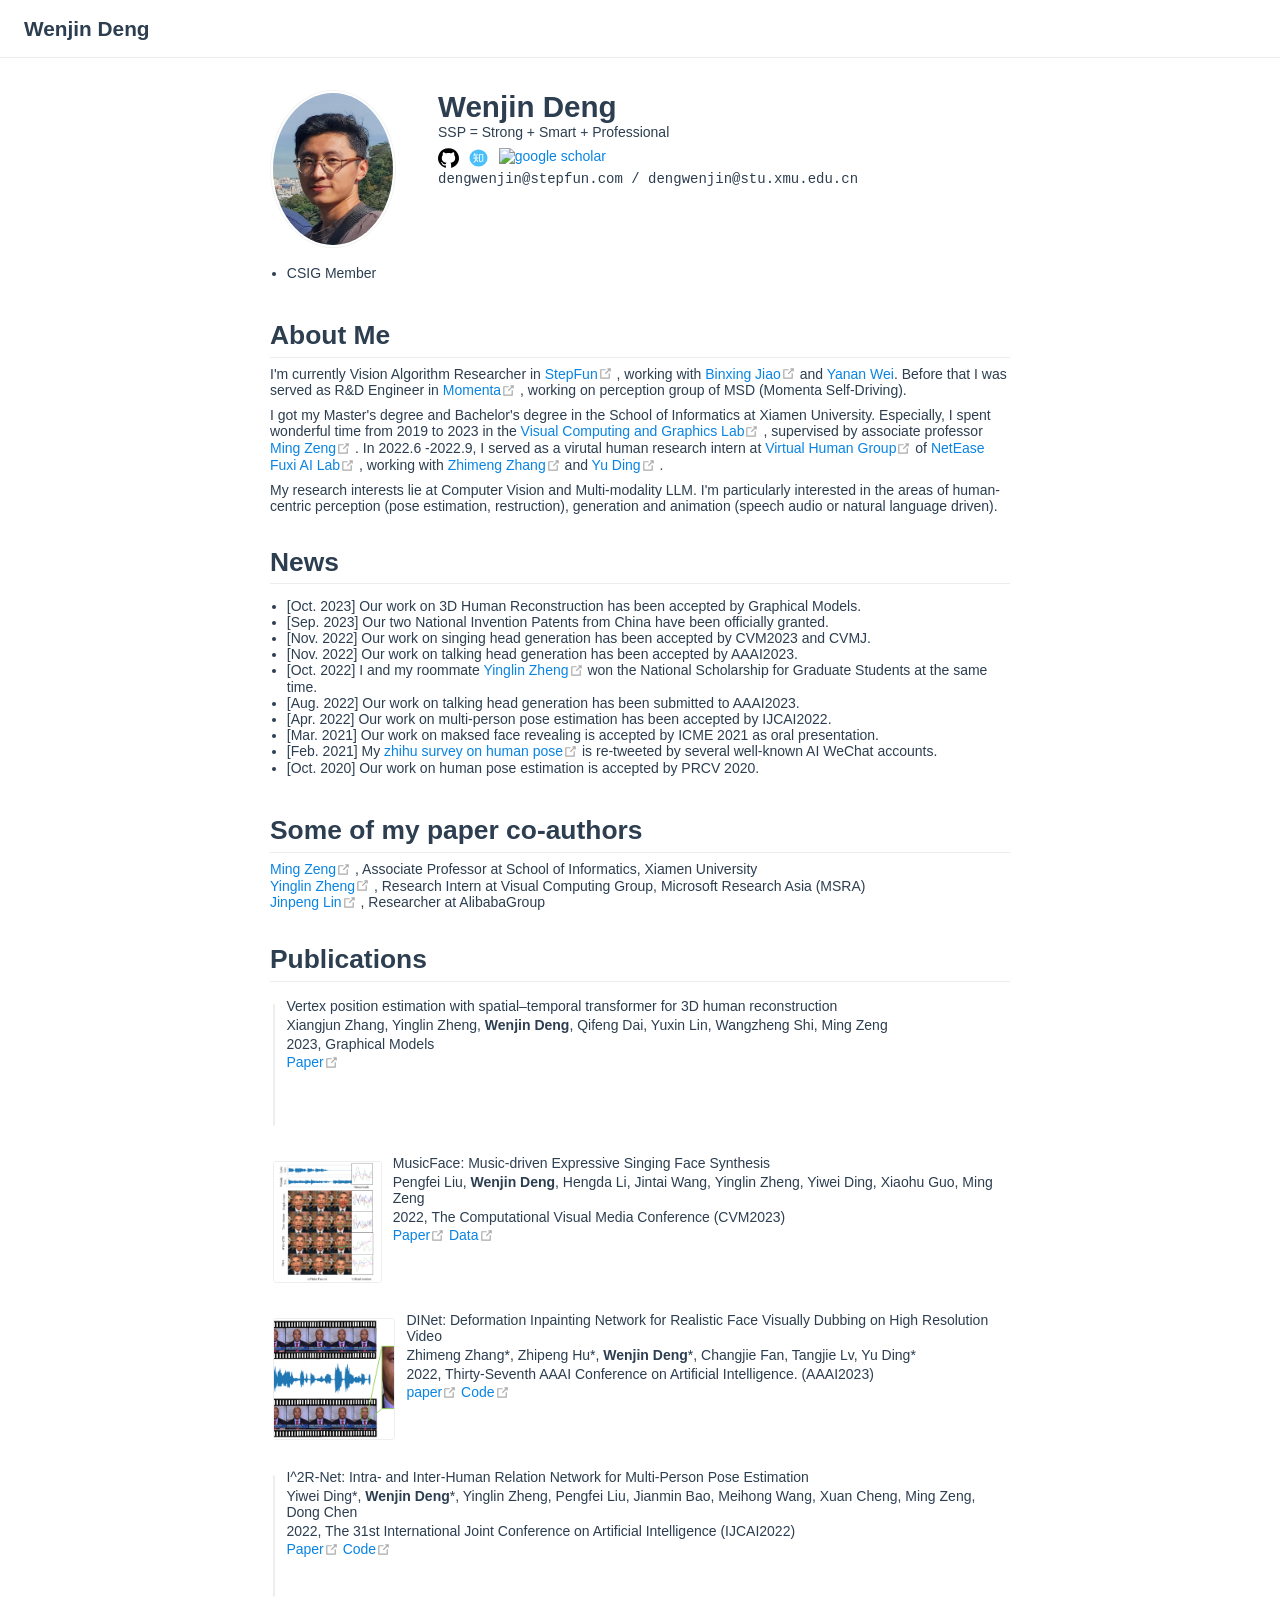
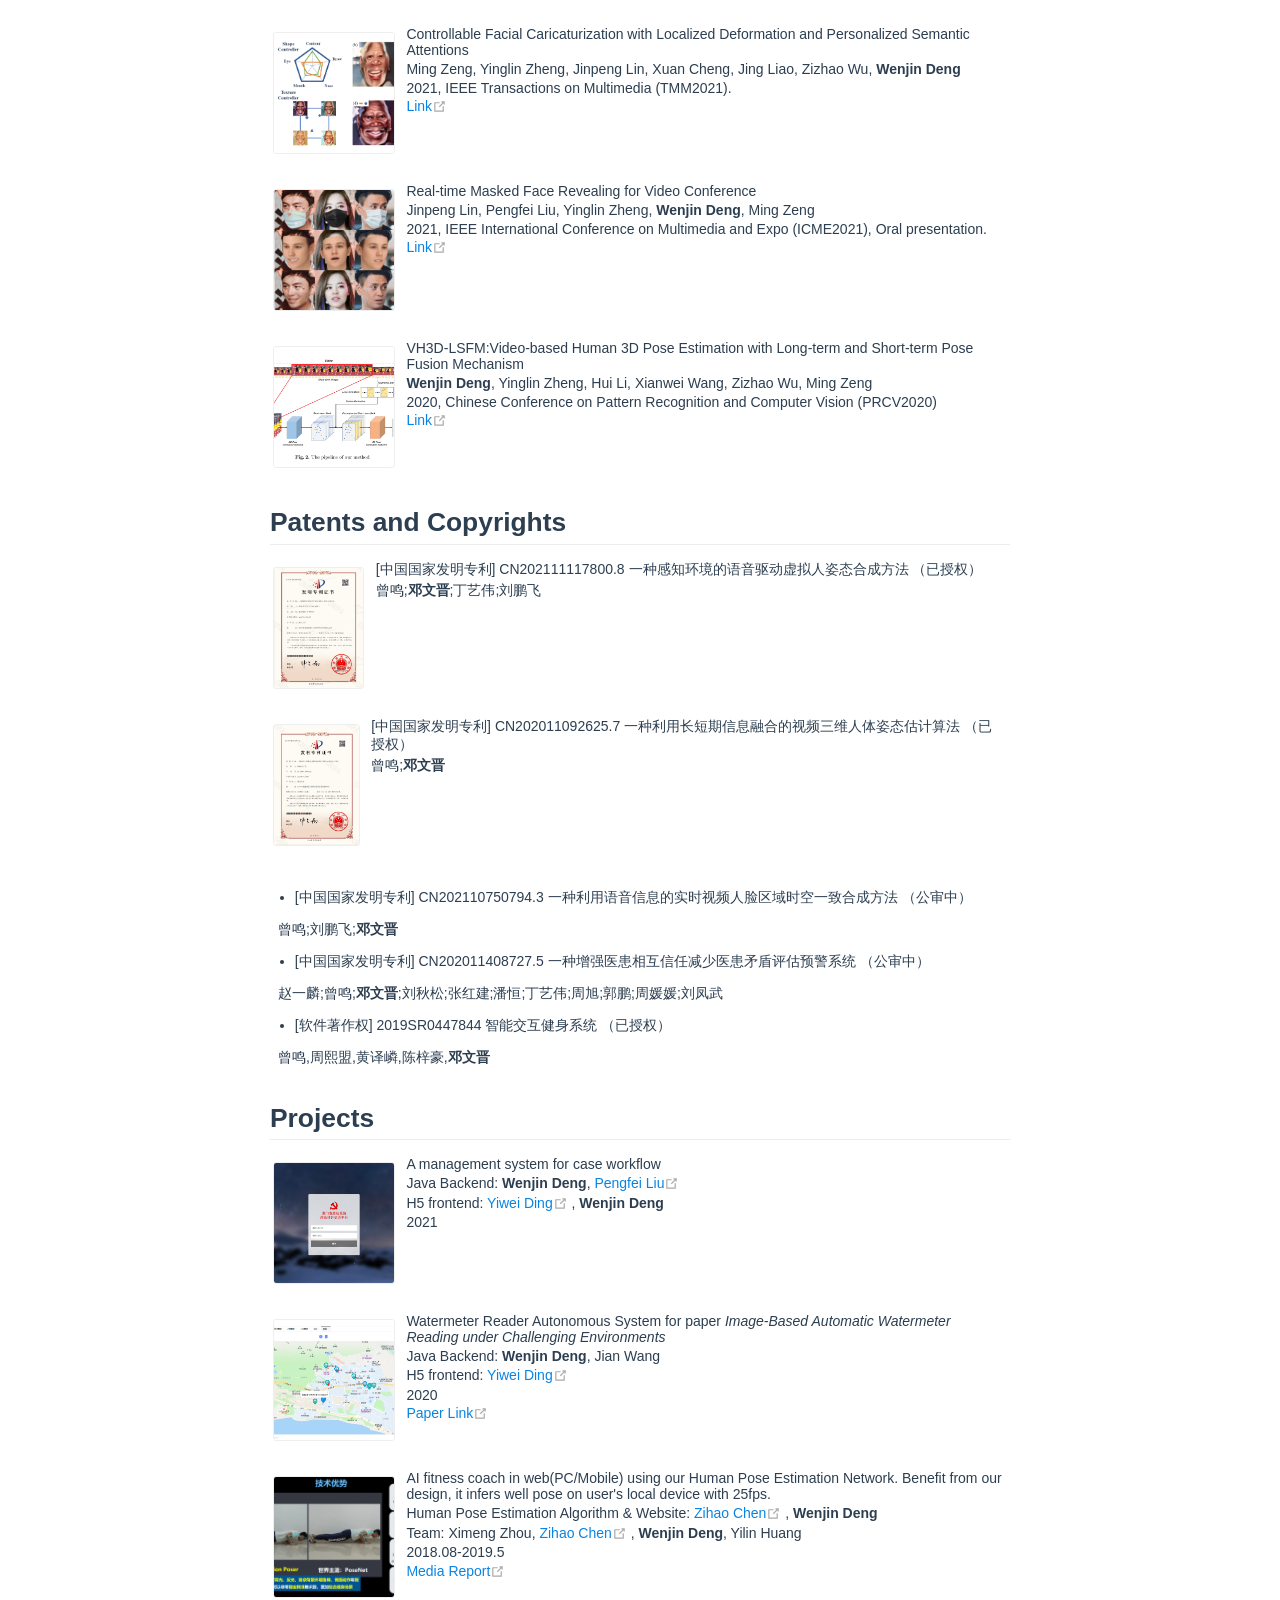
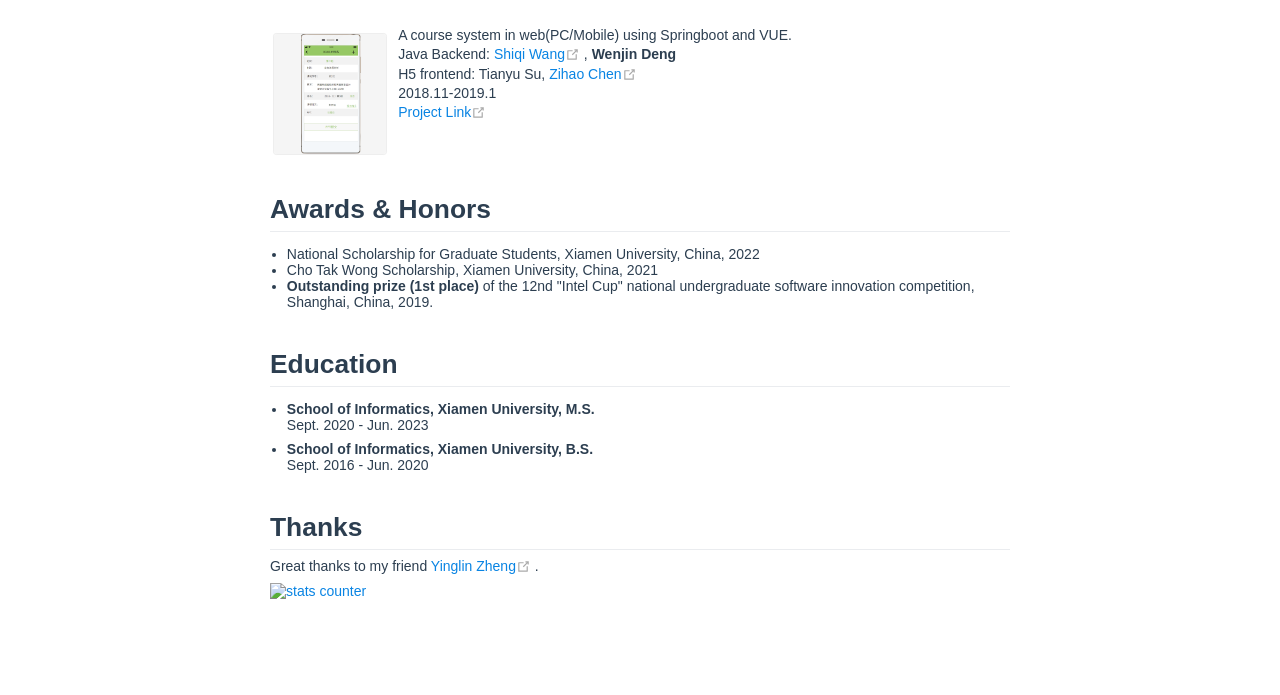
==== commit c719a5a9: "Auto deploy from Github Actions" ====
--- a/index.html
+++ b/index.html
@@ -8,18 +8,16 @@
     <link rel="icon" href="/logo.png">
     <meta name="description" content="">
     
-    <link rel="preload" href="/assets/css/0.styles.f39f90bb.css" as="style"><link rel="preload" href="/assets/js/app.c5546ece.js" as="script"><link rel="preload" href="/assets/js/2.88069b20.js" as="script"><link rel="preload" href="/assets/js/9.f919cd7c.js" as="script"><link rel="preload" href="/assets/js/4.d7191dd2.js" as="script"><link rel="preload" href="/assets/js/5.2e387d59.js" as="script"><link rel="prefetch" href="/assets/js/10.fc202923.js"><link rel="prefetch" href="/assets/js/11.3e9c2201.js"><link rel="prefetch" href="/assets/js/12.8057db4f.js"><link rel="prefetch" href="/assets/js/13.efa76441.js"><link rel="prefetch" href="/assets/js/14.71d6218c.js"><link rel="prefetch" href="/assets/js/15.f45be567.js"><link rel="prefetch" href="/assets/js/16.2b8a7553.js"><link rel="prefetch" href="/assets/js/17.bcd8e684.js"><link rel="prefetch" href="/assets/js/3.adf3050e.js"><link rel="prefetch" href="/assets/js/6.30799bdd.js"><link rel="prefetch" href="/assets/js/7.a7e023b5.js"><link rel="prefetch" href="/assets/js/8.db95f7f6.js">
-    <link rel="stylesheet" href="/assets/css/0.styles.f39f90bb.css">
+    <link rel="preload" href="/assets/css/0.styles.cebb0caa.css" as="style"><link rel="preload" href="/assets/js/app.b2a151c9.js" as="script"><link rel="preload" href="/assets/js/2.88069b20.js" as="script"><link rel="preload" href="/assets/js/9.efa5d9f7.js" as="script"><link rel="preload" href="/assets/js/4.d7191dd2.js" as="script"><link rel="preload" href="/assets/js/5.2e387d59.js" as="script"><link rel="prefetch" href="/assets/js/10.85b54cc0.js"><link rel="prefetch" href="/assets/js/11.3e9c2201.js"><link rel="prefetch" href="/assets/js/12.8057db4f.js"><link rel="prefetch" href="/assets/js/13.cad2f99f.js"><link rel="prefetch" href="/assets/js/14.f29bc40c.js"><link rel="prefetch" href="/assets/js/15.59c9a2e1.js"><link rel="prefetch" href="/assets/js/16.1d709207.js"><link rel="prefetch" href="/assets/js/17.a5046c41.js"><link rel="prefetch" href="/assets/js/3.adf3050e.js"><link rel="prefetch" href="/assets/js/6.30799bdd.js"><link rel="prefetch" href="/assets/js/7.ef952c4c.js"><link rel="prefetch" href="/assets/js/8.8d87cdd2.js">
+    <link rel="stylesheet" href="/assets/css/0.styles.cebb0caa.css">
   </head>
   <body>
     <div id="app" data-server-rendered="true"><div class="theme-container no-sidebar home-page"><header class="navbar"><div class="sidebar-button"><svg xmlns="http://www.w3.org/2000/svg" aria-hidden="true" role="img" viewBox="0 0 448 512" class="icon"><path fill="currentColor" d="M436 124H12c-6.627 0-12-5.373-12-12V80c0-6.627 5.373-12 12-12h424c6.627 0 12 5.373 12 12v32c0 6.627-5.373 12-12 12zm0 160H12c-6.627 0-12-5.373-12-12v-32c0-6.627 5.373-12 12-12h424c6.627 0 12 5.373 12 12v32c0 6.627-5.373 12-12 12zm0 160H12c-6.627 0-12-5.373-12-12v-32c0-6.627 5.373-12 12-12h424c6.627 0 12 5.373 12 12v32c0 6.627-5.373 12-12 12z"></path></svg></div> <a href="/" aria-current="page" class="home-link router-link-exact-active router-link-active"><!----> <span class="site-name">Wenjin Deng</span></a> <div class="links"><!----> <!----></div></header> <div class="sidebar-mask"></div> <aside class="sidebar"><!---->  <!----> </aside> <main class="page"> <div class="theme-default-content content__default"><div class="profile"><div class="image"><img src="/profile4.jpg" alt></div> <div class="info"><div class="name">
       Wenjin Deng
-    </div> <div class="bio"><p>SSP = Strong + Smart + Professional</p></div> <div class="socials"><div><a href="https://github.com/WinstonDeng" target="_blank"><img src="/icons/github.svg" alt="github" title="github"></a></div><div><a href="https://www.zhihu.com/people/deng-wen-jin-36-27/posts" target="_blank"><img src="/icons/zhihu.svg" alt="zhihu" title="zhihu"></a></div><div><a href="https://scholar.google.com/citations?user=xi3HtBUAAAAJ&amp;hl=zh-CN" target="_blank"><img src="/icons/google-scholar.svg" alt="google scholar" title="google scholar"></a></div></div> <div class="contact"><div title="Contact me" class="email">winston.deng@momenta.ai / dengwenjin@stu.xmu.edu.cn</div></div> <!----></div></div> <ul><li>CSIG Member</li></ul> <h2 id="about-me">About Me</h2> <p>I'm currently R&amp;D Engineer in <a href="https://www.momenta.cn/en/" target="_blank" rel="noopener noreferrer">Momenta<span><svg xmlns="http://www.w3.org/2000/svg" aria-hidden="true" focusable="false" x="0px" y="0px" viewBox="0 0 100 100" width="15" height="15" class="icon outbound"><path fill="currentColor" d="M18.8,85.1h56l0,0c2.2,0,4-1.8,4-4v-32h-8v28h-48v-48h28v-8h-32l0,0c-2.2,0-4,1.8-4,4v56C14.8,83.3,16.6,85.1,18.8,85.1z"></path> <polygon fill="currentColor" points="45.7,48.7 51.3,54.3 77.2,28.5 77.2,37.2 85.2,37.2 85.2,14.9 62.8,14.9 62.8,22.9 71.5,22.9"></polygon></svg> <span class="sr-only">(opens new window)</span></span></a>, working on MSD (Momenta Self-Driving).</p> <p>Before that I got my Master's degree and Bachelor's degree in the School of Informatics at Xiamen University. Especially, I spent wonderful time from 2019 to 2023 in the <a href="https://vcg.xmu.edu.cn/" target="_blank" rel="noopener noreferrer">Visual Computing and Graphics Lab<span><svg xmlns="http://www.w3.org/2000/svg" aria-hidden="true" focusable="false" x="0px" y="0px" viewBox="0 0 100 100" width="15" height="15" class="icon outbound"><path fill="currentColor" d="M18.8,85.1h56l0,0c2.2,0,4-1.8,4-4v-32h-8v28h-48v-48h28v-8h-32l0,0c-2.2,0-4,1.8-4,4v56C14.8,83.3,16.6,85.1,18.8,85.1z"></path> <polygon fill="currentColor" points="45.7,48.7 51.3,54.3 77.2,28.5 77.2,37.2 85.2,37.2 85.2,14.9 62.8,14.9 62.8,22.9 71.5,22.9"></polygon></svg> <span class="sr-only">(opens new window)</span></span></a>, supervised by associate professor <a href="http://mingzeng.xyz/" target="_blank" rel="noopener noreferrer">Ming Zeng<span><svg xmlns="http://www.w3.org/2000/svg" aria-hidden="true" focusable="false" x="0px" y="0px" viewBox="0 0 100 100" width="15" height="15" class="icon outbound"><path fill="currentColor" d="M18.8,85.1h56l0,0c2.2,0,4-1.8,4-4v-32h-8v28h-48v-48h28v-8h-32l0,0c-2.2,0-4,1.8-4,4v56C14.8,83.3,16.6,85.1,18.8,85.1z"></path> <polygon fill="currentColor" points="45.7,48.7 51.3,54.3 77.2,28.5 77.2,37.2 85.2,37.2 85.2,14.9 62.8,14.9 62.8,22.9 71.5,22.9"></polygon></svg> <span class="sr-only">(opens new window)</span></span></a>. In 2022.6 -2022.9, I served as a virutal human research intern at <a href="https://fuxivirtualhuman.github.io/" target="_blank" rel="noopener noreferrer">Virtual Human Group<span><svg xmlns="http://www.w3.org/2000/svg" aria-hidden="true" focusable="false" x="0px" y="0px" viewBox="0 0 100 100" width="15" height="15" class="icon outbound"><path fill="currentColor" d="M18.8,85.1h56l0,0c2.2,0,4-1.8,4-4v-32h-8v28h-48v-48h28v-8h-32l0,0c-2.2,0-4,1.8-4,4v56C14.8,83.3,16.6,85.1,18.8,85.1z"></path> <polygon fill="currentColor" points="45.7,48.7 51.3,54.3 77.2,28.5 77.2,37.2 85.2,37.2 85.2,14.9 62.8,14.9 62.8,22.9 71.5,22.9"></polygon></svg> <span class="sr-only">(opens new window)</span></span></a> of <a href="https://fuxi.163.com/" target="_blank" rel="noopener noreferrer">NetEase Fuxi AI Lab<span><svg xmlns="http://www.w3.org/2000/svg" aria-hidden="true" focusable="false" x="0px" y="0px" viewBox="0 0 100 100" width="15" height="15" class="icon outbound"><path fill="currentColor" d="M18.8,85.1h56l0,0c2.2,0,4-1.8,4-4v-32h-8v28h-48v-48h28v-8h-32l0,0c-2.2,0-4,1.8-4,4v56C14.8,83.3,16.6,85.1,18.8,85.1z"></path> <polygon fill="currentColor" points="45.7,48.7 51.3,54.3 77.2,28.5 77.2,37.2 85.2,37.2 85.2,14.9 62.8,14.9 62.8,22.9 71.5,22.9"></polygon></svg> <span class="sr-only">(opens new window)</span></span></a>, working with <a href="https://scholar.google.com/citations?user=FGRtKVoAAAAJ&amp;hl=zh-CN&amp;oi=ao" target="_blank" rel="noopener noreferrer">Zhimeng Zhang<span><svg xmlns="http://www.w3.org/2000/svg" aria-hidden="true" focusable="false" x="0px" y="0px" viewBox="0 0 100 100" width="15" height="15" class="icon outbound"><path fill="currentColor" d="M18.8,85.1h56l0,0c2.2,0,4-1.8,4-4v-32h-8v28h-48v-48h28v-8h-32l0,0c-2.2,0-4,1.8-4,4v56C14.8,83.3,16.6,85.1,18.8,85.1z"></path> <polygon fill="currentColor" points="45.7,48.7 51.3,54.3 77.2,28.5 77.2,37.2 85.2,37.2 85.2,14.9 62.8,14.9 62.8,22.9 71.5,22.9"></polygon></svg> <span class="sr-only">(opens new window)</span></span></a> and <a href="https://scholar.google.com/citations?hl=zh-CN&amp;user=T9Vd-rcAAAAJ&amp;view_op=list_works&amp;sortby=pubdate" target="_blank" rel="noopener noreferrer">Yu Ding<span><svg xmlns="http://www.w3.org/2000/svg" aria-hidden="true" focusable="false" x="0px" y="0px" viewBox="0 0 100 100" width="15" height="15" class="icon outbound"><path fill="currentColor" d="M18.8,85.1h56l0,0c2.2,0,4-1.8,4-4v-32h-8v28h-48v-48h28v-8h-32l0,0c-2.2,0-4,1.8-4,4v56C14.8,83.3,16.6,85.1,18.8,85.1z"></path> <polygon fill="currentColor" points="45.7,48.7 51.3,54.3 77.2,28.5 77.2,37.2 85.2,37.2 85.2,14.9 62.8,14.9 62.8,22.9 71.5,22.9"></polygon></svg> <span class="sr-only">(opens new window)</span></span></a>.</p> <p>My research interests lie at Computer Vision and Computer Graphics. I'm particularly interested in the areas of human-centric perception (pose estimation, restruction), generation and animation (speech audio or natural language driven).</p> <h2 id="news">News</h2> <ul><li>[Oct. 2023] Our work on 3D Human Reconstruction has been accepted by Graphical Models.</li> <li>[Sep. 2023] Our two National Invention Patents from China have been officially granted.</li> <li>[Nov. 2022] Our work on singing head generation has been accepted by CVM2023 and CVMJ.</li> <li>[Nov. 2022] Our work on talking head generation has been accepted by AAAI2023.</li> <li>[Oct. 2022] I and my roommate <a href="https://yinglinzheng.netlify.app/" target="_blank" rel="noopener noreferrer">Yinglin Zheng<span><svg xmlns="http://www.w3.org/2000/svg" aria-hidden="true" focusable="false" x="0px" y="0px" viewBox="0 0 100 100" width="15" height="15" class="icon outbound"><path fill="currentColor" d="M18.8,85.1h56l0,0c2.2,0,4-1.8,4-4v-32h-8v28h-48v-48h28v-8h-32l0,0c-2.2,0-4,1.8-4,4v56C14.8,83.3,16.6,85.1,18.8,85.1z"></path> <polygon fill="currentColor" points="45.7,48.7 51.3,54.3 77.2,28.5 77.2,37.2 85.2,37.2 85.2,14.9 62.8,14.9 62.8,22.9 71.5,22.9"></polygon></svg> <span class="sr-only">(opens new window)</span></span></a> won the National Scholarship for Graduate Students at the same time.</li> <li>[Aug. 2022] Our work on talking head generation has been submitted to AAAI2023.</li> <li>[Apr. 2022] Our work on multi-person pose estimation has been accepted by IJCAI2022.</li> <li>[Mar. 2021] Our work on maksed face revealing is accepted by ICME 2021 as oral presentation.</li> <li>[Feb. 2021] My <a href="https://mp.weixin.qq.com/s/PNcclVdReiay5LXvlgMEyA" target="_blank" rel="noopener noreferrer">zhihu survey on human pose<span><svg xmlns="http://www.w3.org/2000/svg" aria-hidden="true" focusable="false" x="0px" y="0px" viewBox="0 0 100 100" width="15" height="15" class="icon outbound"><path fill="currentColor" d="M18.8,85.1h56l0,0c2.2,0,4-1.8,4-4v-32h-8v28h-48v-48h28v-8h-32l0,0c-2.2,0-4,1.8-4,4v56C14.8,83.3,16.6,85.1,18.8,85.1z"></path> <polygon fill="currentColor" points="45.7,48.7 51.3,54.3 77.2,28.5 77.2,37.2 85.2,37.2 85.2,14.9 62.8,14.9 62.8,22.9 71.5,22.9"></polygon></svg> <span class="sr-only">(opens new window)</span></span></a> is re-tweeted by several well-known AI WeChat accounts.</li> <li>[Oct. 2020] Our work on human pose estimation is accepted by PRCV 2020.</li></ul> <h2 id="some-of-my-paper-co-authors">Some of my paper co-authors</h2> <p><a href="http://mingzeng.xyz/" target="_blank" rel="noopener noreferrer">Ming Zeng<span><svg xmlns="http://www.w3.org/2000/svg" aria-hidden="true" focusable="false" x="0px" y="0px" viewBox="0 0 100 100" width="15" height="15" class="icon outbound"><path fill="currentColor" d="M18.8,85.1h56l0,0c2.2,0,4-1.8,4-4v-32h-8v28h-48v-48h28v-8h-32l0,0c-2.2,0-4,1.8-4,4v56C14.8,83.3,16.6,85.1,18.8,85.1z"></path> <polygon fill="currentColor" points="45.7,48.7 51.3,54.3 77.2,28.5 77.2,37.2 85.2,37.2 85.2,14.9 62.8,14.9 62.8,22.9 71.5,22.9"></polygon></svg> <span class="sr-only">(opens new window)</span></span></a>, Associate Professor at School of Informatics, Xiamen University <br> <a href="https://yinglinzheng.netlify.app/" target="_blank" rel="noopener noreferrer">Yinglin Zheng<span><svg xmlns="http://www.w3.org/2000/svg" aria-hidden="true" focusable="false" x="0px" y="0px" viewBox="0 0 100 100" width="15" height="15" class="icon outbound"><path fill="currentColor" d="M18.8,85.1h56l0,0c2.2,0,4-1.8,4-4v-32h-8v28h-48v-48h28v-8h-32l0,0c-2.2,0-4,1.8-4,4v56C14.8,83.3,16.6,85.1,18.8,85.1z"></path> <polygon fill="currentColor" points="45.7,48.7 51.3,54.3 77.2,28.5 77.2,37.2 85.2,37.2 85.2,14.9 62.8,14.9 62.8,22.9 71.5,22.9"></polygon></svg> <span class="sr-only">(opens new window)</span></span></a>, Research Intern at Visual Computing Group, Microsoft Research Asia (MSRA) <br> <a href="https://github.com/JPlin" target="_blank" rel="noopener noreferrer">Jinpeng Lin<span><svg xmlns="http://www.w3.org/2000/svg" aria-hidden="true" focusable="false" x="0px" y="0px" viewBox="0 0 100 100" width="15" height="15" class="icon outbound"><path fill="currentColor" d="M18.8,85.1h56l0,0c2.2,0,4-1.8,4-4v-32h-8v28h-48v-48h28v-8h-32l0,0c-2.2,0-4,1.8-4,4v56C14.8,83.3,16.6,85.1,18.8,85.1z"></path> <polygon fill="currentColor" points="45.7,48.7 51.3,54.3 77.2,28.5 77.2,37.2 85.2,37.2 85.2,14.9 62.8,14.9 62.8,22.9 71.5,22.9"></polygon></svg> <span class="sr-only">(opens new window)</span></span></a>, Researcher at AlibabaGroup <br></p> <h2 id="publications">Publications</h2> <div class="md-card"><div class="card-image"><img src="https://ars.els-cdn.com/content/image/1-s2.0-S1524070323000371-ga1_lrg.jpg" alt></div> <div class="card-content"><p>Vertex position estimation with spatial–temporal transformer for 3D human reconstruction</p> <p>Xiangjun Zhang, Yinglin Zheng, <strong>Wenjin Deng</strong>, Qifeng Dai, Yuxin Lin, Wangzheng Shi, Ming Zeng</p> <p>2023, Graphical Models</p> <p><a href="https://www.sciencedirect.com/science/article/pii/S1524070323000371" target="_blank" rel="noopener noreferrer">Paper<span><svg xmlns="http://www.w3.org/2000/svg" aria-hidden="true" focusable="false" x="0px" y="0px" viewBox="0 0 100 100" width="15" height="15" class="icon outbound"><path fill="currentColor" d="M18.8,85.1h56l0,0c2.2,0,4-1.8,4-4v-32h-8v28h-48v-48h28v-8h-32l0,0c-2.2,0-4,1.8-4,4v56C14.8,83.3,16.6,85.1,18.8,85.1z"></path> <polygon fill="currentColor" points="45.7,48.7 51.3,54.3 77.2,28.5 77.2,37.2 85.2,37.2 85.2,14.9 62.8,14.9 62.8,22.9 71.5,22.9"></polygon></svg> <span class="sr-only">(opens new window)</span></span></a></p></div></div> <div class="md-card"><div class="card-image"><img src="/musicface.png" alt></div> <div class="card-content"><p>MusicFace: Music-driven Expressive Singing Face Synthesis</p> <p>Pengfei Liu, <strong>Wenjin Deng</strong>, Hengda Li, Jintai Wang, Yinglin Zheng, Yiwei Ding, Xiaohu Guo, Ming Zeng</p> <p>2022, The Computational Visual Media Conference (CVM2023)</p> <p><a href="https://arxiv.org/pdf/2303.14044.pdf" target="_blank" rel="noopener noreferrer">Paper<span><svg xmlns="http://www.w3.org/2000/svg" aria-hidden="true" focusable="false" x="0px" y="0px" viewBox="0 0 100 100" width="15" height="15" class="icon outbound"><path fill="currentColor" d="M18.8,85.1h56l0,0c2.2,0,4-1.8,4-4v-32h-8v28h-48v-48h28v-8h-32l0,0c-2.2,0-4,1.8-4,4v56C14.8,83.3,16.6,85.1,18.8,85.1z"></path> <polygon fill="currentColor" points="45.7,48.7 51.3,54.3 77.2,28.5 77.2,37.2 85.2,37.2 85.2,14.9 62.8,14.9 62.8,22.9 71.5,22.9"></polygon></svg> <span class="sr-only">(opens new window)</span></span></a> <a href="https://vcg.xmu.edu.cn/datasets/singingface/index.html" target="_blank" rel="noopener noreferrer">Data<span><svg xmlns="http://www.w3.org/2000/svg" aria-hidden="true" focusable="false" x="0px" y="0px" viewBox="0 0 100 100" width="15" height="15" class="icon outbound"><path fill="currentColor" d="M18.8,85.1h56l0,0c2.2,0,4-1.8,4-4v-32h-8v28h-48v-48h28v-8h-32l0,0c-2.2,0-4,1.8-4,4v56C14.8,83.3,16.6,85.1,18.8,85.1z"></path> <polygon fill="currentColor" points="45.7,48.7 51.3,54.3 77.2,28.5 77.2,37.2 85.2,37.2 85.2,14.9 62.8,14.9 62.8,22.9 71.5,22.9"></polygon></svg> <span class="sr-only">(opens new window)</span></span></a></p></div></div> <div class="md-card"><div class="card-image"><img src="/DINet.png" alt></div> <div class="card-content"><p>DINet: Deformation Inpainting Network for Realistic Face Visually Dubbing on High Resolution Video</p> <p>Zhimeng Zhang*, Zhipeng Hu*, <strong>Wenjin Deng</strong>*, Changjie Fan, Tangjie Lv, Yu Ding*</p> <p>2022, Thirty-Seventh AAAI Conference on Artificial Intelligence. (AAAI2023)</p> <p><a href="https://fuxivirtualhuman.github.io/pdf/AAAI2023_FaceDubbing.pdf" target="_blank" rel="noopener noreferrer">paper<span><svg xmlns="http://www.w3.org/2000/svg" aria-hidden="true" focusable="false" x="0px" y="0px" viewBox="0 0 100 100" width="15" height="15" class="icon outbound"><path fill="currentColor" d="M18.8,85.1h56l0,0c2.2,0,4-1.8,4-4v-32h-8v28h-48v-48h28v-8h-32l0,0c-2.2,0-4,1.8-4,4v56C14.8,83.3,16.6,85.1,18.8,85.1z"></path> <polygon fill="currentColor" points="45.7,48.7 51.3,54.3 77.2,28.5 77.2,37.2 85.2,37.2 85.2,14.9 62.8,14.9 62.8,22.9 71.5,22.9"></polygon></svg> <span class="sr-only">(opens new window)</span></span></a> <a href="https://github.com/MRzzm/DINet" target="_blank" rel="noopener noreferrer">Code<span><svg xmlns="http://www.w3.org/2000/svg" aria-hidden="true" focusable="false" x="0px" y="0px" viewBox="0 0 100 100" width="15" height="15" class="icon outbound"><path fill="currentColor" d="M18.8,85.1h56l0,0c2.2,0,4-1.8,4-4v-32h-8v28h-48v-48h28v-8h-32l0,0c-2.2,0-4,1.8-4,4v56C14.8,83.3,16.6,85.1,18.8,85.1z"></path> <polygon fill="currentColor" points="45.7,48.7 51.3,54.3 77.2,28.5 77.2,37.2 85.2,37.2 85.2,14.9 62.8,14.9 62.8,22.9 71.5,22.9"></polygon></svg> <span class="sr-only">(opens new window)</span></span></a></p></div></div> <div class="md-card"><div class="card-image"><img src="https://s1.ax1x.com/2022/04/21/LyGJKK.png" alt></div> <div class="card-content"><p>I^2R-Net: Intra- and Inter-Human Relation Network for Multi-Person Pose Estimation</p> <p>Yiwei Ding*, <strong>Wenjin Deng</strong>*, Yinglin Zheng, Pengfei Liu, Jianmin Bao, Meihong Wang, Xuan Cheng, Ming Zeng, Dong Chen</p> <p>2022, The 31st International Joint Conference on Artificial Intelligence (IJCAI2022)</p> <p><a href="https://arxiv.org/pdf/2206.10892.pdf" target="_blank" rel="noopener noreferrer">Paper<span><svg xmlns="http://www.w3.org/2000/svg" aria-hidden="true" focusable="false" x="0px" y="0px" viewBox="0 0 100 100" width="15" height="15" class="icon outbound"><path fill="currentColor" d="M18.8,85.1h56l0,0c2.2,0,4-1.8,4-4v-32h-8v28h-48v-48h28v-8h-32l0,0c-2.2,0-4,1.8-4,4v56C14.8,83.3,16.6,85.1,18.8,85.1z"></path> <polygon fill="currentColor" points="45.7,48.7 51.3,54.3 77.2,28.5 77.2,37.2 85.2,37.2 85.2,14.9 62.8,14.9 62.8,22.9 71.5,22.9"></polygon></svg> <span class="sr-only">(opens new window)</span></span></a> <a href="https://github.com/leijue222/Intra-and-Inter-Human-Relation-Network-for-MPEE" target="_blank" rel="noopener noreferrer">Code<span><svg xmlns="http://www.w3.org/2000/svg" aria-hidden="true" focusable="false" x="0px" y="0px" viewBox="0 0 100 100" width="15" height="15" class="icon outbound"><path fill="currentColor" d="M18.8,85.1h56l0,0c2.2,0,4-1.8,4-4v-32h-8v28h-48v-48h28v-8h-32l0,0c-2.2,0-4,1.8-4,4v56C14.8,83.3,16.6,85.1,18.8,85.1z"></path> <polygon fill="currentColor" points="45.7,48.7 51.3,54.3 77.2,28.5 77.2,37.2 85.2,37.2 85.2,14.9 62.8,14.9 62.8,22.9 71.5,22.9"></polygon></svg> <span class="sr-only">(opens new window)</span></span></a></p></div></div> <div class="md-card"><div class="card-image"><img src="/projects/contrable.png" alt></div> <div class="card-content"><p>Controllable Facial Caricaturization with Localized Deformation and Personalized Semantic Attentions</p> <p>Ming Zeng, Yinglin Zheng, Jinpeng Lin,  Xuan Cheng, Jing Liao, Zizhao Wu, <strong>Wenjin Deng</strong></p> <p>2021, IEEE Transactions on Multimedia (TMM2021).</p> <p><a href="https://ieeexplore.ieee.org/document/9535294" target="_blank" rel="noopener noreferrer">Link<span><svg xmlns="http://www.w3.org/2000/svg" aria-hidden="true" focusable="false" x="0px" y="0px" viewBox="0 0 100 100" width="15" height="15" class="icon outbound"><path fill="currentColor" d="M18.8,85.1h56l0,0c2.2,0,4-1.8,4-4v-32h-8v28h-48v-48h28v-8h-32l0,0c-2.2,0-4,1.8-4,4v56C14.8,83.3,16.6,85.1,18.8,85.1z"></path> <polygon fill="currentColor" points="45.7,48.7 51.3,54.3 77.2,28.5 77.2,37.2 85.2,37.2 85.2,14.9 62.8,14.9 62.8,22.9 71.5,22.9"></polygon></svg> <span class="sr-only">(opens new window)</span></span></a></p></div></div> <div class="md-card"><div class="card-image"><img src="/projects/mask_face.png" alt></div> <div class="card-content"><p>Real-time Masked Face Revealing for Video Conference</p> <p>Jinpeng Lin, Pengfei Liu, Yinglin Zheng, <strong>Wenjin Deng</strong>, Ming Zeng</p> <p>2021, IEEE International Conference on Multimedia and Expo (ICME2021), Oral presentation.</p> <p><a href="https://ieeexplore.ieee.org/document/9428117" target="_blank" rel="noopener noreferrer">Link<span><svg xmlns="http://www.w3.org/2000/svg" aria-hidden="true" focusable="false" x="0px" y="0px" viewBox="0 0 100 100" width="15" height="15" class="icon outbound"><path fill="currentColor" d="M18.8,85.1h56l0,0c2.2,0,4-1.8,4-4v-32h-8v28h-48v-48h28v-8h-32l0,0c-2.2,0-4,1.8-4,4v56C14.8,83.3,16.6,85.1,18.8,85.1z"></path> <polygon fill="currentColor" points="45.7,48.7 51.3,54.3 77.2,28.5 77.2,37.2 85.2,37.2 85.2,14.9 62.8,14.9 62.8,22.9 71.5,22.9"></polygon></svg> <span class="sr-only">(opens new window)</span></span></a></p></div></div> <div class="md-card"><div class="card-image"><img src="/projects/vh3d.png" alt></div> <div class="card-content"><p>VH3D-LSFM:Video-based Human 3D Pose Estimation with Long-term and Short-term Pose Fusion Mechanism</p> <p><strong>Wenjin Deng</strong>, Yinglin Zheng, Hui Li, Xianwei Wang, Zizhao Wu, Ming Zeng</p> <p>2020, Chinese Conference on Pattern Recognition and Computer Vision (PRCV2020)</p> <p><a href="https://link.springer.com/chapter/10.1007/978-3-030-60633-6_49" target="_blank" rel="noopener noreferrer">Link<span><svg xmlns="http://www.w3.org/2000/svg" aria-hidden="true" focusable="false" x="0px" y="0px" viewBox="0 0 100 100" width="15" height="15" class="icon outbound"><path fill="currentColor" d="M18.8,85.1h56l0,0c2.2,0,4-1.8,4-4v-32h-8v28h-48v-48h28v-8h-32l0,0c-2.2,0-4,1.8-4,4v56C14.8,83.3,16.6,85.1,18.8,85.1z"></path> <polygon fill="currentColor" points="45.7,48.7 51.3,54.3 77.2,28.5 77.2,37.2 85.2,37.2 85.2,14.9 62.8,14.9 62.8,22.9 71.5,22.9"></polygon></svg> <span class="sr-only">(opens new window)</span></span></a></p></div></div> <h2 id="patents-and-copyrights">Patents and Copyrights</h2> <div class="md-card"><div class="card-image"><img src="/virtual_pose.png" alt></div> <div class="card-content"><p>[中国国家发明专利] CN202111117800.8 一种感知环境的语音驱动虚拟人姿态合成方法 （已授权）</p> <p>曾鸣;<strong>邓文晋</strong>;丁艺伟;刘鹏飞</p></div></div> <div class="md-card"><div class="card-image"><img src="/pose.png" alt></div> <div class="card-content"><p>[中国国家发明专利] CN202011092625.7 一种利用长短期信息融合的视频三维人体姿态估计算法 （已授权）</p> <p>曾鸣;<strong>邓文晋</strong></p></div></div> <div class="md-card"><!----> <div class="card-content"><ul><li>[中国国家发明专利] CN202110750794.3 一种利用语音信息的实时视频人脸区域时空一致合成方法 （公审中）</li></ul> <p>曾鸣;刘鹏飞;<strong>邓文晋</strong></p> <ul><li>[中国国家发明专利] CN202011408727.5 一种增强医患相互信任减少医患矛盾评估预警系统 （公审中）</li></ul> <p>赵一麟;曾鸣;<strong>邓文晋</strong>;刘秋松;张红建;潘恒;丁艺伟;周旭;郭鹏;周媛媛;刘凤武</p> <ul><li>[软件著作权] 2019SR0447844 智能交互健身系统 （已授权）</li></ul> <p>曾鸣,周熙盟,黄译嶙,陈梓豪,<strong>邓文晋</strong></p></div></div> <h2 id="projects">Projects</h2> <div class="md-card"><div class="card-image"><img src="/projects/case.png" alt></div> <div class="card-content"><p>A management system for case workflow</p> <p>Java Backend: <strong>Wenjin Deng</strong>, <a href="https://github.com/BlacksLiu" target="_blank" rel="noopener noreferrer">Pengfei Liu<span><svg xmlns="http://www.w3.org/2000/svg" aria-hidden="true" focusable="false" x="0px" y="0px" viewBox="0 0 100 100" width="15" height="15" class="icon outbound"><path fill="currentColor" d="M18.8,85.1h56l0,0c2.2,0,4-1.8,4-4v-32h-8v28h-48v-48h28v-8h-32l0,0c-2.2,0-4,1.8-4,4v56C14.8,83.3,16.6,85.1,18.8,85.1z"></path> <polygon fill="currentColor" points="45.7,48.7 51.3,54.3 77.2,28.5 77.2,37.2 85.2,37.2 85.2,14.9 62.8,14.9 62.8,22.9 71.5,22.9"></polygon></svg> <span class="sr-only">(opens new window)</span></span></a></p> <p>H5 frontend: <a href="https://github.com/leijue222" target="_blank" rel="noopener noreferrer">Yiwei Ding<span><svg xmlns="http://www.w3.org/2000/svg" aria-hidden="true" focusable="false" x="0px" y="0px" viewBox="0 0 100 100" width="15" height="15" class="icon outbound"><path fill="currentColor" d="M18.8,85.1h56l0,0c2.2,0,4-1.8,4-4v-32h-8v28h-48v-48h28v-8h-32l0,0c-2.2,0-4,1.8-4,4v56C14.8,83.3,16.6,85.1,18.8,85.1z"></path> <polygon fill="currentColor" points="45.7,48.7 51.3,54.3 77.2,28.5 77.2,37.2 85.2,37.2 85.2,14.9 62.8,14.9 62.8,22.9 71.5,22.9"></polygon></svg> <span class="sr-only">(opens new window)</span></span></a>, <strong>Wenjin Deng</strong></p> <p>2021</p></div></div> <div class="md-card"><div class="card-image"><img src="/projects/watermeter.png" alt></div> <div class="card-content"><p>Watermeter Reader Autonomous System for paper <em>Image-Based Automatic Watermeter Reading under Challenging Environments</em></p> <p>Java Backend: <strong>Wenjin Deng</strong>, Jian Wang</p> <p>H5 frontend: <a href="https://github.com/leijue222" target="_blank" rel="noopener noreferrer">Yiwei Ding<span><svg xmlns="http://www.w3.org/2000/svg" aria-hidden="true" focusable="false" x="0px" y="0px" viewBox="0 0 100 100" width="15" height="15" class="icon outbound"><path fill="currentColor" d="M18.8,85.1h56l0,0c2.2,0,4-1.8,4-4v-32h-8v28h-48v-48h28v-8h-32l0,0c-2.2,0-4,1.8-4,4v56C14.8,83.3,16.6,85.1,18.8,85.1z"></path> <polygon fill="currentColor" points="45.7,48.7 51.3,54.3 77.2,28.5 77.2,37.2 85.2,37.2 85.2,14.9 62.8,14.9 62.8,22.9 71.5,22.9"></polygon></svg> <span class="sr-only">(opens new window)</span></span></a></p> <p>2020</p> <p><a href="https://www.mdpi.com/1424-8220/21/2/434" target="_blank" rel="noopener noreferrer">Paper Link<span><svg xmlns="http://www.w3.org/2000/svg" aria-hidden="true" focusable="false" x="0px" y="0px" viewBox="0 0 100 100" width="15" height="15" class="icon outbound"><path fill="currentColor" d="M18.8,85.1h56l0,0c2.2,0,4-1.8,4-4v-32h-8v28h-48v-48h28v-8h-32l0,0c-2.2,0-4,1.8-4,4v56C14.8,83.3,16.6,85.1,18.8,85.1z"></path> <polygon fill="currentColor" points="45.7,48.7 51.3,54.3 77.2,28.5 77.2,37.2 85.2,37.2 85.2,14.9 62.8,14.9 62.8,22.9 71.5,22.9"></polygon></svg> <span class="sr-only">(opens new window)</span></span></a></p></div></div> <div class="md-card"><div class="card-image"><img src="/projects/iFit.png" alt></div> <div class="card-content"><p>AI fitness coach in web(PC/Mobile) using our Human Pose Estimation Network. Benefit from our design, it infers well pose on user's local device with 25fps.</p> <p>Human Pose Estimation Algorithm &amp; Website: <a href="https://github.com/sppleHao" target="_blank" rel="noopener noreferrer">Zihao Chen<span><svg xmlns="http://www.w3.org/2000/svg" aria-hidden="true" focusable="false" x="0px" y="0px" viewBox="0 0 100 100" width="15" height="15" class="icon outbound"><path fill="currentColor" d="M18.8,85.1h56l0,0c2.2,0,4-1.8,4-4v-32h-8v28h-48v-48h28v-8h-32l0,0c-2.2,0-4,1.8-4,4v56C14.8,83.3,16.6,85.1,18.8,85.1z"></path> <polygon fill="currentColor" points="45.7,48.7 51.3,54.3 77.2,28.5 77.2,37.2 85.2,37.2 85.2,14.9 62.8,14.9 62.8,22.9 71.5,22.9"></polygon></svg> <span class="sr-only">(opens new window)</span></span></a>, <strong>Wenjin Deng</strong></p> <p>Team: Ximeng Zhou, <a href="https://github.com/sppleHao" target="_blank" rel="noopener noreferrer">Zihao Chen<span><svg xmlns="http://www.w3.org/2000/svg" aria-hidden="true" focusable="false" x="0px" y="0px" viewBox="0 0 100 100" width="15" height="15" class="icon outbound"><path fill="currentColor" d="M18.8,85.1h56l0,0c2.2,0,4-1.8,4-4v-32h-8v28h-48v-48h28v-8h-32l0,0c-2.2,0-4,1.8-4,4v56C14.8,83.3,16.6,85.1,18.8,85.1z"></path> <polygon fill="currentColor" points="45.7,48.7 51.3,54.3 77.2,28.5 77.2,37.2 85.2,37.2 85.2,14.9 62.8,14.9 62.8,22.9 71.5,22.9"></polygon></svg> <span class="sr-only">(opens new window)</span></span></a>, <strong>Wenjin Deng</strong>, Yilin Huang</p> <p>2018.08-2019.5</p> <p><a href="https://www.sohu.com/a/315247559_685340" target="_blank" rel="noopener noreferrer">Media Report<span><svg xmlns="http://www.w3.org/2000/svg" aria-hidden="true" focusable="false" x="0px" y="0px" viewBox="0 0 100 100" width="15" height="15" class="icon outbound"><path fill="currentColor" d="M18.8,85.1h56l0,0c2.2,0,4-1.8,4-4v-32h-8v28h-48v-48h28v-8h-32l0,0c-2.2,0-4,1.8-4,4v56C14.8,83.3,16.6,85.1,18.8,85.1z"></path> <polygon fill="currentColor" points="45.7,48.7 51.3,54.3 77.2,28.5 77.2,37.2 85.2,37.2 85.2,14.9 62.8,14.9 62.8,22.9 71.5,22.9"></polygon></svg> <span class="sr-only">(opens new window)</span></span></a></p></div></div> <div class="md-card"><div class="card-image"><img src="/projects/ooad.png" alt></div> <div class="card-content"><p>A course system in web(PC/Mobile) using Springboot and VUE.</p> <p>Java Backend: <a href="https://github.com/17Wang" target="_blank" rel="noopener noreferrer">Shiqi Wang<span><svg xmlns="http://www.w3.org/2000/svg" aria-hidden="true" focusable="false" x="0px" y="0px" viewBox="0 0 100 100" width="15" height="15" class="icon outbound"><path fill="currentColor" d="M18.8,85.1h56l0,0c2.2,0,4-1.8,4-4v-32h-8v28h-48v-48h28v-8h-32l0,0c-2.2,0-4,1.8-4,4v56C14.8,83.3,16.6,85.1,18.8,85.1z"></path> <polygon fill="currentColor" points="45.7,48.7 51.3,54.3 77.2,28.5 77.2,37.2 85.2,37.2 85.2,14.9 62.8,14.9 62.8,22.9 71.5,22.9"></polygon></svg> <span class="sr-only">(opens new window)</span></span></a>, <strong>Wenjin Deng</strong></p> <p>H5 frontend: Tianyu Su, <a href="https://github.com/sppleHao" target="_blank" rel="noopener noreferrer">Zihao Chen<span><svg xmlns="http://www.w3.org/2000/svg" aria-hidden="true" focusable="false" x="0px" y="0px" viewBox="0 0 100 100" width="15" height="15" class="icon outbound"><path fill="currentColor" d="M18.8,85.1h56l0,0c2.2,0,4-1.8,4-4v-32h-8v28h-48v-48h28v-8h-32l0,0c-2.2,0-4,1.8-4,4v56C14.8,83.3,16.6,85.1,18.8,85.1z"></path> <polygon fill="currentColor" points="45.7,48.7 51.3,54.3 77.2,28.5 77.2,37.2 85.2,37.2 85.2,14.9 62.8,14.9 62.8,22.9 71.5,22.9"></polygon></svg> <span class="sr-only">(opens new window)</span></span></a></p> <p>2018.11-2019.1</p> <p><a href="https://github.com/OOAD2-3/RBS" target="_blank" rel="noopener noreferrer">Project Link<span><svg xmlns="http://www.w3.org/2000/svg" aria-hidden="true" focusable="false" x="0px" y="0px" viewBox="0 0 100 100" width="15" height="15" class="icon outbound"><path fill="currentColor" d="M18.8,85.1h56l0,0c2.2,0,4-1.8,4-4v-32h-8v28h-48v-48h28v-8h-32l0,0c-2.2,0-4,1.8-4,4v56C14.8,83.3,16.6,85.1,18.8,85.1z"></path> <polygon fill="currentColor" points="45.7,48.7 51.3,54.3 77.2,28.5 77.2,37.2 85.2,37.2 85.2,14.9 62.8,14.9 62.8,22.9 71.5,22.9"></polygon></svg> <span class="sr-only">(opens new window)</span></span></a></p></div></div> <h2 id="awards-honors">Awards &amp; Honors</h2> <ul><li>National Scholarship for Graduate Students, Xiamen University, China, 2022</li> <li>Cho Tak Wong Scholarship, Xiamen University, China, 2021</li> <li><strong>Outstanding prize (1st place)</strong> of the 12nd &quot;Intel Cup&quot; national undergraduate software innovation competition, Shanghai, China, 2019.</li></ul> <h2 id="education-experiences">Education &amp; Experiences</h2> <ul><li><p><strong>Momenta Self-Driving, Momenta, R&amp;D Engineer.</strong> <br>
-Jul. 2023 - Present</p></li> <li><p><strong>Virtual Human Group, NetEase Fuxi AI Lab, Research Intern.</strong> <br>
-Jun. 2022 - Sept. 2022</p></li> <li><p><strong>School of Informatics, Xiamen University, M.S.</strong> <br>
+    </div> <div class="bio"><p>SSP = Strong + Smart + Professional</p></div> <div class="socials"><div><a href="https://github.com/WinstonDeng" target="_blank"><img src="/icons/github.svg" alt="github" title="github"></a></div><div><a href="https://www.zhihu.com/people/deng-wen-jin-36-27/posts" target="_blank"><img src="/icons/zhihu.svg" alt="zhihu" title="zhihu"></a></div><div><a href="https://scholar.google.com/citations?user=xi3HtBUAAAAJ&amp;hl=zh-CN" target="_blank"><img src="/icons/google-scholar.svg" alt="google scholar" title="google scholar"></a></div></div> <div class="contact"><div title="Contact me" class="email">dengwenjin@stepfun.com / dengwenjin@stu.xmu.edu.cn</div></div> <!----></div></div> <ul><li>CSIG Member</li></ul> <h2 id="about-me">About Me</h2> <p>I'm currently Vision Algorithm Researcher in <a href="https://www.stepfun.com/" target="_blank" rel="noopener noreferrer">StepFun<span><svg xmlns="http://www.w3.org/2000/svg" aria-hidden="true" focusable="false" x="0px" y="0px" viewBox="0 0 100 100" width="15" height="15" class="icon outbound"><path fill="currentColor" d="M18.8,85.1h56l0,0c2.2,0,4-1.8,4-4v-32h-8v28h-48v-48h28v-8h-32l0,0c-2.2,0-4,1.8-4,4v56C14.8,83.3,16.6,85.1,18.8,85.1z"></path> <polygon fill="currentColor" points="45.7,48.7 51.3,54.3 77.2,28.5 77.2,37.2 85.2,37.2 85.2,14.9 62.8,14.9 62.8,22.9 71.5,22.9"></polygon></svg> <span class="sr-only">(opens new window)</span></span></a>, working with <a href="https://scholar.google.com/citations?user=tAAjbqgAAAAJ&amp;hl=zh-CN&amp;oi=ao" target="_blank" rel="noopener noreferrer">Binxing Jiao<span><svg xmlns="http://www.w3.org/2000/svg" aria-hidden="true" focusable="false" x="0px" y="0px" viewBox="0 0 100 100" width="15" height="15" class="icon outbound"><path fill="currentColor" d="M18.8,85.1h56l0,0c2.2,0,4-1.8,4-4v-32h-8v28h-48v-48h28v-8h-32l0,0c-2.2,0-4,1.8-4,4v56C14.8,83.3,16.6,85.1,18.8,85.1z"></path> <polygon fill="currentColor" points="45.7,48.7 51.3,54.3 77.2,28.5 77.2,37.2 85.2,37.2 85.2,14.9 62.8,14.9 62.8,22.9 71.5,22.9"></polygon></svg> <span class="sr-only">(opens new window)</span></span></a> and <a href="#">Yanan Wei</a>. Before that I was served as R&amp;D Engineer in <a href="https://www.momenta.cn/en/" target="_blank" rel="noopener noreferrer">Momenta<span><svg xmlns="http://www.w3.org/2000/svg" aria-hidden="true" focusable="false" x="0px" y="0px" viewBox="0 0 100 100" width="15" height="15" class="icon outbound"><path fill="currentColor" d="M18.8,85.1h56l0,0c2.2,0,4-1.8,4-4v-32h-8v28h-48v-48h28v-8h-32l0,0c-2.2,0-4,1.8-4,4v56C14.8,83.3,16.6,85.1,18.8,85.1z"></path> <polygon fill="currentColor" points="45.7,48.7 51.3,54.3 77.2,28.5 77.2,37.2 85.2,37.2 85.2,14.9 62.8,14.9 62.8,22.9 71.5,22.9"></polygon></svg> <span class="sr-only">(opens new window)</span></span></a>, working on perception group of MSD (Momenta Self-Driving).</p> <p>I got my Master's degree and Bachelor's degree in the School of Informatics at Xiamen University. Especially, I spent wonderful time from 2019 to 2023 in the <a href="https://vcg.xmu.edu.cn/" target="_blank" rel="noopener noreferrer">Visual Computing and Graphics Lab<span><svg xmlns="http://www.w3.org/2000/svg" aria-hidden="true" focusable="false" x="0px" y="0px" viewBox="0 0 100 100" width="15" height="15" class="icon outbound"><path fill="currentColor" d="M18.8,85.1h56l0,0c2.2,0,4-1.8,4-4v-32h-8v28h-48v-48h28v-8h-32l0,0c-2.2,0-4,1.8-4,4v56C14.8,83.3,16.6,85.1,18.8,85.1z"></path> <polygon fill="currentColor" points="45.7,48.7 51.3,54.3 77.2,28.5 77.2,37.2 85.2,37.2 85.2,14.9 62.8,14.9 62.8,22.9 71.5,22.9"></polygon></svg> <span class="sr-only">(opens new window)</span></span></a>, supervised by associate professor <a href="http://mingzeng.xyz/" target="_blank" rel="noopener noreferrer">Ming Zeng<span><svg xmlns="http://www.w3.org/2000/svg" aria-hidden="true" focusable="false" x="0px" y="0px" viewBox="0 0 100 100" width="15" height="15" class="icon outbound"><path fill="currentColor" d="M18.8,85.1h56l0,0c2.2,0,4-1.8,4-4v-32h-8v28h-48v-48h28v-8h-32l0,0c-2.2,0-4,1.8-4,4v56C14.8,83.3,16.6,85.1,18.8,85.1z"></path> <polygon fill="currentColor" points="45.7,48.7 51.3,54.3 77.2,28.5 77.2,37.2 85.2,37.2 85.2,14.9 62.8,14.9 62.8,22.9 71.5,22.9"></polygon></svg> <span class="sr-only">(opens new window)</span></span></a>. In 2022.6 -2022.9, I served as a virutal human research intern at <a href="https://fuxivirtualhuman.github.io/" target="_blank" rel="noopener noreferrer">Virtual Human Group<span><svg xmlns="http://www.w3.org/2000/svg" aria-hidden="true" focusable="false" x="0px" y="0px" viewBox="0 0 100 100" width="15" height="15" class="icon outbound"><path fill="currentColor" d="M18.8,85.1h56l0,0c2.2,0,4-1.8,4-4v-32h-8v28h-48v-48h28v-8h-32l0,0c-2.2,0-4,1.8-4,4v56C14.8,83.3,16.6,85.1,18.8,85.1z"></path> <polygon fill="currentColor" points="45.7,48.7 51.3,54.3 77.2,28.5 77.2,37.2 85.2,37.2 85.2,14.9 62.8,14.9 62.8,22.9 71.5,22.9"></polygon></svg> <span class="sr-only">(opens new window)</span></span></a> of <a href="https://fuxi.163.com/" target="_blank" rel="noopener noreferrer">NetEase Fuxi AI Lab<span><svg xmlns="http://www.w3.org/2000/svg" aria-hidden="true" focusable="false" x="0px" y="0px" viewBox="0 0 100 100" width="15" height="15" class="icon outbound"><path fill="currentColor" d="M18.8,85.1h56l0,0c2.2,0,4-1.8,4-4v-32h-8v28h-48v-48h28v-8h-32l0,0c-2.2,0-4,1.8-4,4v56C14.8,83.3,16.6,85.1,18.8,85.1z"></path> <polygon fill="currentColor" points="45.7,48.7 51.3,54.3 77.2,28.5 77.2,37.2 85.2,37.2 85.2,14.9 62.8,14.9 62.8,22.9 71.5,22.9"></polygon></svg> <span class="sr-only">(opens new window)</span></span></a>, working with <a href="https://scholar.google.com/citations?user=FGRtKVoAAAAJ&amp;hl=zh-CN&amp;oi=ao" target="_blank" rel="noopener noreferrer">Zhimeng Zhang<span><svg xmlns="http://www.w3.org/2000/svg" aria-hidden="true" focusable="false" x="0px" y="0px" viewBox="0 0 100 100" width="15" height="15" class="icon outbound"><path fill="currentColor" d="M18.8,85.1h56l0,0c2.2,0,4-1.8,4-4v-32h-8v28h-48v-48h28v-8h-32l0,0c-2.2,0-4,1.8-4,4v56C14.8,83.3,16.6,85.1,18.8,85.1z"></path> <polygon fill="currentColor" points="45.7,48.7 51.3,54.3 77.2,28.5 77.2,37.2 85.2,37.2 85.2,14.9 62.8,14.9 62.8,22.9 71.5,22.9"></polygon></svg> <span class="sr-only">(opens new window)</span></span></a> and <a href="https://scholar.google.com/citations?hl=zh-CN&amp;user=T9Vd-rcAAAAJ&amp;view_op=list_works&amp;sortby=pubdate" target="_blank" rel="noopener noreferrer">Yu Ding<span><svg xmlns="http://www.w3.org/2000/svg" aria-hidden="true" focusable="false" x="0px" y="0px" viewBox="0 0 100 100" width="15" height="15" class="icon outbound"><path fill="currentColor" d="M18.8,85.1h56l0,0c2.2,0,4-1.8,4-4v-32h-8v28h-48v-48h28v-8h-32l0,0c-2.2,0-4,1.8-4,4v56C14.8,83.3,16.6,85.1,18.8,85.1z"></path> <polygon fill="currentColor" points="45.7,48.7 51.3,54.3 77.2,28.5 77.2,37.2 85.2,37.2 85.2,14.9 62.8,14.9 62.8,22.9 71.5,22.9"></polygon></svg> <span class="sr-only">(opens new window)</span></span></a>.</p> <p>My research interests lie at Computer Vision and Multi-modality LLM. I'm particularly interested in the areas of human-centric perception (pose estimation, restruction), generation and animation (speech audio or natural language driven).</p> <h2 id="news">News</h2> <ul><li>[Oct. 2023] Our work on 3D Human Reconstruction has been accepted by Graphical Models.</li> <li>[Sep. 2023] Our two National Invention Patents from China have been officially granted.</li> <li>[Nov. 2022] Our work on singing head generation has been accepted by CVM2023 and CVMJ.</li> <li>[Nov. 2022] Our work on talking head generation has been accepted by AAAI2023.</li> <li>[Oct. 2022] I and my roommate <a href="https://yinglinzheng.netlify.app/" target="_blank" rel="noopener noreferrer">Yinglin Zheng<span><svg xmlns="http://www.w3.org/2000/svg" aria-hidden="true" focusable="false" x="0px" y="0px" viewBox="0 0 100 100" width="15" height="15" class="icon outbound"><path fill="currentColor" d="M18.8,85.1h56l0,0c2.2,0,4-1.8,4-4v-32h-8v28h-48v-48h28v-8h-32l0,0c-2.2,0-4,1.8-4,4v56C14.8,83.3,16.6,85.1,18.8,85.1z"></path> <polygon fill="currentColor" points="45.7,48.7 51.3,54.3 77.2,28.5 77.2,37.2 85.2,37.2 85.2,14.9 62.8,14.9 62.8,22.9 71.5,22.9"></polygon></svg> <span class="sr-only">(opens new window)</span></span></a> won the National Scholarship for Graduate Students at the same time.</li> <li>[Aug. 2022] Our work on talking head generation has been submitted to AAAI2023.</li> <li>[Apr. 2022] Our work on multi-person pose estimation has been accepted by IJCAI2022.</li> <li>[Mar. 2021] Our work on maksed face revealing is accepted by ICME 2021 as oral presentation.</li> <li>[Feb. 2021] My <a href="https://mp.weixin.qq.com/s/PNcclVdReiay5LXvlgMEyA" target="_blank" rel="noopener noreferrer">zhihu survey on human pose<span><svg xmlns="http://www.w3.org/2000/svg" aria-hidden="true" focusable="false" x="0px" y="0px" viewBox="0 0 100 100" width="15" height="15" class="icon outbound"><path fill="currentColor" d="M18.8,85.1h56l0,0c2.2,0,4-1.8,4-4v-32h-8v28h-48v-48h28v-8h-32l0,0c-2.2,0-4,1.8-4,4v56C14.8,83.3,16.6,85.1,18.8,85.1z"></path> <polygon fill="currentColor" points="45.7,48.7 51.3,54.3 77.2,28.5 77.2,37.2 85.2,37.2 85.2,14.9 62.8,14.9 62.8,22.9 71.5,22.9"></polygon></svg> <span class="sr-only">(opens new window)</span></span></a> is re-tweeted by several well-known AI WeChat accounts.</li> <li>[Oct. 2020] Our work on human pose estimation is accepted by PRCV 2020.</li></ul> <h2 id="some-of-my-paper-co-authors">Some of my paper co-authors</h2> <p><a href="http://mingzeng.xyz/" target="_blank" rel="noopener noreferrer">Ming Zeng<span><svg xmlns="http://www.w3.org/2000/svg" aria-hidden="true" focusable="false" x="0px" y="0px" viewBox="0 0 100 100" width="15" height="15" class="icon outbound"><path fill="currentColor" d="M18.8,85.1h56l0,0c2.2,0,4-1.8,4-4v-32h-8v28h-48v-48h28v-8h-32l0,0c-2.2,0-4,1.8-4,4v56C14.8,83.3,16.6,85.1,18.8,85.1z"></path> <polygon fill="currentColor" points="45.7,48.7 51.3,54.3 77.2,28.5 77.2,37.2 85.2,37.2 85.2,14.9 62.8,14.9 62.8,22.9 71.5,22.9"></polygon></svg> <span class="sr-only">(opens new window)</span></span></a>, Associate Professor at School of Informatics, Xiamen University <br> <a href="https://yinglinzheng.netlify.app/" target="_blank" rel="noopener noreferrer">Yinglin Zheng<span><svg xmlns="http://www.w3.org/2000/svg" aria-hidden="true" focusable="false" x="0px" y="0px" viewBox="0 0 100 100" width="15" height="15" class="icon outbound"><path fill="currentColor" d="M18.8,85.1h56l0,0c2.2,0,4-1.8,4-4v-32h-8v28h-48v-48h28v-8h-32l0,0c-2.2,0-4,1.8-4,4v56C14.8,83.3,16.6,85.1,18.8,85.1z"></path> <polygon fill="currentColor" points="45.7,48.7 51.3,54.3 77.2,28.5 77.2,37.2 85.2,37.2 85.2,14.9 62.8,14.9 62.8,22.9 71.5,22.9"></polygon></svg> <span class="sr-only">(opens new window)</span></span></a>, Research Intern at Visual Computing Group, Microsoft Research Asia (MSRA) <br> <a href="https://github.com/JPlin" target="_blank" rel="noopener noreferrer">Jinpeng Lin<span><svg xmlns="http://www.w3.org/2000/svg" aria-hidden="true" focusable="false" x="0px" y="0px" viewBox="0 0 100 100" width="15" height="15" class="icon outbound"><path fill="currentColor" d="M18.8,85.1h56l0,0c2.2,0,4-1.8,4-4v-32h-8v28h-48v-48h28v-8h-32l0,0c-2.2,0-4,1.8-4,4v56C14.8,83.3,16.6,85.1,18.8,85.1z"></path> <polygon fill="currentColor" points="45.7,48.7 51.3,54.3 77.2,28.5 77.2,37.2 85.2,37.2 85.2,14.9 62.8,14.9 62.8,22.9 71.5,22.9"></polygon></svg> <span class="sr-only">(opens new window)</span></span></a>, Researcher at AlibabaGroup <br></p> <h2 id="publications">Publications</h2> <div class="md-card"><div class="card-image"><img src="https://ars.els-cdn.com/content/image/1-s2.0-S1524070323000371-ga1_lrg.jpg" alt></div> <div class="card-content"><p>Vertex position estimation with spatial–temporal transformer for 3D human reconstruction</p> <p>Xiangjun Zhang, Yinglin Zheng, <strong>Wenjin Deng</strong>, Qifeng Dai, Yuxin Lin, Wangzheng Shi, Ming Zeng</p> <p>2023, Graphical Models</p> <p><a href="https://www.sciencedirect.com/science/article/pii/S1524070323000371" target="_blank" rel="noopener noreferrer">Paper<span><svg xmlns="http://www.w3.org/2000/svg" aria-hidden="true" focusable="false" x="0px" y="0px" viewBox="0 0 100 100" width="15" height="15" class="icon outbound"><path fill="currentColor" d="M18.8,85.1h56l0,0c2.2,0,4-1.8,4-4v-32h-8v28h-48v-48h28v-8h-32l0,0c-2.2,0-4,1.8-4,4v56C14.8,83.3,16.6,85.1,18.8,85.1z"></path> <polygon fill="currentColor" points="45.7,48.7 51.3,54.3 77.2,28.5 77.2,37.2 85.2,37.2 85.2,14.9 62.8,14.9 62.8,22.9 71.5,22.9"></polygon></svg> <span class="sr-only">(opens new window)</span></span></a></p></div></div> <div class="md-card"><div class="card-image"><img src="/musicface.png" alt></div> <div class="card-content"><p>MusicFace: Music-driven Expressive Singing Face Synthesis</p> <p>Pengfei Liu, <strong>Wenjin Deng</strong>, Hengda Li, Jintai Wang, Yinglin Zheng, Yiwei Ding, Xiaohu Guo, Ming Zeng</p> <p>2022, The Computational Visual Media Conference (CVM2023)</p> <p><a href="https://arxiv.org/pdf/2303.14044.pdf" target="_blank" rel="noopener noreferrer">Paper<span><svg xmlns="http://www.w3.org/2000/svg" aria-hidden="true" focusable="false" x="0px" y="0px" viewBox="0 0 100 100" width="15" height="15" class="icon outbound"><path fill="currentColor" d="M18.8,85.1h56l0,0c2.2,0,4-1.8,4-4v-32h-8v28h-48v-48h28v-8h-32l0,0c-2.2,0-4,1.8-4,4v56C14.8,83.3,16.6,85.1,18.8,85.1z"></path> <polygon fill="currentColor" points="45.7,48.7 51.3,54.3 77.2,28.5 77.2,37.2 85.2,37.2 85.2,14.9 62.8,14.9 62.8,22.9 71.5,22.9"></polygon></svg> <span class="sr-only">(opens new window)</span></span></a> <a href="https://vcg.xmu.edu.cn/datasets/singingface/index.html" target="_blank" rel="noopener noreferrer">Data<span><svg xmlns="http://www.w3.org/2000/svg" aria-hidden="true" focusable="false" x="0px" y="0px" viewBox="0 0 100 100" width="15" height="15" class="icon outbound"><path fill="currentColor" d="M18.8,85.1h56l0,0c2.2,0,4-1.8,4-4v-32h-8v28h-48v-48h28v-8h-32l0,0c-2.2,0-4,1.8-4,4v56C14.8,83.3,16.6,85.1,18.8,85.1z"></path> <polygon fill="currentColor" points="45.7,48.7 51.3,54.3 77.2,28.5 77.2,37.2 85.2,37.2 85.2,14.9 62.8,14.9 62.8,22.9 71.5,22.9"></polygon></svg> <span class="sr-only">(opens new window)</span></span></a></p></div></div> <div class="md-card"><div class="card-image"><img src="/DINet.png" alt></div> <div class="card-content"><p>DINet: Deformation Inpainting Network for Realistic Face Visually Dubbing on High Resolution Video</p> <p>Zhimeng Zhang*, Zhipeng Hu*, <strong>Wenjin Deng</strong>*, Changjie Fan, Tangjie Lv, Yu Ding*</p> <p>2022, Thirty-Seventh AAAI Conference on Artificial Intelligence. (AAAI2023)</p> <p><a href="https://fuxivirtualhuman.github.io/pdf/AAAI2023_FaceDubbing.pdf" target="_blank" rel="noopener noreferrer">paper<span><svg xmlns="http://www.w3.org/2000/svg" aria-hidden="true" focusable="false" x="0px" y="0px" viewBox="0 0 100 100" width="15" height="15" class="icon outbound"><path fill="currentColor" d="M18.8,85.1h56l0,0c2.2,0,4-1.8,4-4v-32h-8v28h-48v-48h28v-8h-32l0,0c-2.2,0-4,1.8-4,4v56C14.8,83.3,16.6,85.1,18.8,85.1z"></path> <polygon fill="currentColor" points="45.7,48.7 51.3,54.3 77.2,28.5 77.2,37.2 85.2,37.2 85.2,14.9 62.8,14.9 62.8,22.9 71.5,22.9"></polygon></svg> <span class="sr-only">(opens new window)</span></span></a> <a href="https://github.com/MRzzm/DINet" target="_blank" rel="noopener noreferrer">Code<span><svg xmlns="http://www.w3.org/2000/svg" aria-hidden="true" focusable="false" x="0px" y="0px" viewBox="0 0 100 100" width="15" height="15" class="icon outbound"><path fill="currentColor" d="M18.8,85.1h56l0,0c2.2,0,4-1.8,4-4v-32h-8v28h-48v-48h28v-8h-32l0,0c-2.2,0-4,1.8-4,4v56C14.8,83.3,16.6,85.1,18.8,85.1z"></path> <polygon fill="currentColor" points="45.7,48.7 51.3,54.3 77.2,28.5 77.2,37.2 85.2,37.2 85.2,14.9 62.8,14.9 62.8,22.9 71.5,22.9"></polygon></svg> <span class="sr-only">(opens new window)</span></span></a></p></div></div> <div class="md-card"><div class="card-image"><img src="https://s1.ax1x.com/2022/04/21/LyGJKK.png" alt></div> <div class="card-content"><p>I^2R-Net: Intra- and Inter-Human Relation Network for Multi-Person Pose Estimation</p> <p>Yiwei Ding*, <strong>Wenjin Deng</strong>*, Yinglin Zheng, Pengfei Liu, Jianmin Bao, Meihong Wang, Xuan Cheng, Ming Zeng, Dong Chen</p> <p>2022, The 31st International Joint Conference on Artificial Intelligence (IJCAI2022)</p> <p><a href="https://arxiv.org/pdf/2206.10892.pdf" target="_blank" rel="noopener noreferrer">Paper<span><svg xmlns="http://www.w3.org/2000/svg" aria-hidden="true" focusable="false" x="0px" y="0px" viewBox="0 0 100 100" width="15" height="15" class="icon outbound"><path fill="currentColor" d="M18.8,85.1h56l0,0c2.2,0,4-1.8,4-4v-32h-8v28h-48v-48h28v-8h-32l0,0c-2.2,0-4,1.8-4,4v56C14.8,83.3,16.6,85.1,18.8,85.1z"></path> <polygon fill="currentColor" points="45.7,48.7 51.3,54.3 77.2,28.5 77.2,37.2 85.2,37.2 85.2,14.9 62.8,14.9 62.8,22.9 71.5,22.9"></polygon></svg> <span class="sr-only">(opens new window)</span></span></a> <a href="https://github.com/leijue222/Intra-and-Inter-Human-Relation-Network-for-MPEE" target="_blank" rel="noopener noreferrer">Code<span><svg xmlns="http://www.w3.org/2000/svg" aria-hidden="true" focusable="false" x="0px" y="0px" viewBox="0 0 100 100" width="15" height="15" class="icon outbound"><path fill="currentColor" d="M18.8,85.1h56l0,0c2.2,0,4-1.8,4-4v-32h-8v28h-48v-48h28v-8h-32l0,0c-2.2,0-4,1.8-4,4v56C14.8,83.3,16.6,85.1,18.8,85.1z"></path> <polygon fill="currentColor" points="45.7,48.7 51.3,54.3 77.2,28.5 77.2,37.2 85.2,37.2 85.2,14.9 62.8,14.9 62.8,22.9 71.5,22.9"></polygon></svg> <span class="sr-only">(opens new window)</span></span></a></p></div></div> <div class="md-card"><div class="card-image"><img src="/projects/contrable.png" alt></div> <div class="card-content"><p>Controllable Facial Caricaturization with Localized Deformation and Personalized Semantic Attentions</p> <p>Ming Zeng, Yinglin Zheng, Jinpeng Lin,  Xuan Cheng, Jing Liao, Zizhao Wu, <strong>Wenjin Deng</strong></p> <p>2021, IEEE Transactions on Multimedia (TMM2021).</p> <p><a href="https://ieeexplore.ieee.org/document/9535294" target="_blank" rel="noopener noreferrer">Link<span><svg xmlns="http://www.w3.org/2000/svg" aria-hidden="true" focusable="false" x="0px" y="0px" viewBox="0 0 100 100" width="15" height="15" class="icon outbound"><path fill="currentColor" d="M18.8,85.1h56l0,0c2.2,0,4-1.8,4-4v-32h-8v28h-48v-48h28v-8h-32l0,0c-2.2,0-4,1.8-4,4v56C14.8,83.3,16.6,85.1,18.8,85.1z"></path> <polygon fill="currentColor" points="45.7,48.7 51.3,54.3 77.2,28.5 77.2,37.2 85.2,37.2 85.2,14.9 62.8,14.9 62.8,22.9 71.5,22.9"></polygon></svg> <span class="sr-only">(opens new window)</span></span></a></p></div></div> <div class="md-card"><div class="card-image"><img src="/projects/mask_face.png" alt></div> <div class="card-content"><p>Real-time Masked Face Revealing for Video Conference</p> <p>Jinpeng Lin, Pengfei Liu, Yinglin Zheng, <strong>Wenjin Deng</strong>, Ming Zeng</p> <p>2021, IEEE International Conference on Multimedia and Expo (ICME2021), Oral presentation.</p> <p><a href="https://ieeexplore.ieee.org/document/9428117" target="_blank" rel="noopener noreferrer">Link<span><svg xmlns="http://www.w3.org/2000/svg" aria-hidden="true" focusable="false" x="0px" y="0px" viewBox="0 0 100 100" width="15" height="15" class="icon outbound"><path fill="currentColor" d="M18.8,85.1h56l0,0c2.2,0,4-1.8,4-4v-32h-8v28h-48v-48h28v-8h-32l0,0c-2.2,0-4,1.8-4,4v56C14.8,83.3,16.6,85.1,18.8,85.1z"></path> <polygon fill="currentColor" points="45.7,48.7 51.3,54.3 77.2,28.5 77.2,37.2 85.2,37.2 85.2,14.9 62.8,14.9 62.8,22.9 71.5,22.9"></polygon></svg> <span class="sr-only">(opens new window)</span></span></a></p></div></div> <div class="md-card"><div class="card-image"><img src="/projects/vh3d.png" alt></div> <div class="card-content"><p>VH3D-LSFM:Video-based Human 3D Pose Estimation with Long-term and Short-term Pose Fusion Mechanism</p> <p><strong>Wenjin Deng</strong>, Yinglin Zheng, Hui Li, Xianwei Wang, Zizhao Wu, Ming Zeng</p> <p>2020, Chinese Conference on Pattern Recognition and Computer Vision (PRCV2020)</p> <p><a href="https://link.springer.com/chapter/10.1007/978-3-030-60633-6_49" target="_blank" rel="noopener noreferrer">Link<span><svg xmlns="http://www.w3.org/2000/svg" aria-hidden="true" focusable="false" x="0px" y="0px" viewBox="0 0 100 100" width="15" height="15" class="icon outbound"><path fill="currentColor" d="M18.8,85.1h56l0,0c2.2,0,4-1.8,4-4v-32h-8v28h-48v-48h28v-8h-32l0,0c-2.2,0-4,1.8-4,4v56C14.8,83.3,16.6,85.1,18.8,85.1z"></path> <polygon fill="currentColor" points="45.7,48.7 51.3,54.3 77.2,28.5 77.2,37.2 85.2,37.2 85.2,14.9 62.8,14.9 62.8,22.9 71.5,22.9"></polygon></svg> <span class="sr-only">(opens new window)</span></span></a></p></div></div> <h2 id="patents-and-copyrights">Patents and Copyrights</h2> <div class="md-card"><div class="card-image"><img src="/virtual_pose.png" alt></div> <div class="card-content"><p>[中国国家发明专利] CN202111117800.8 一种感知环境的语音驱动虚拟人姿态合成方法 （已授权）</p> <p>曾鸣;<strong>邓文晋</strong>;丁艺伟;刘鹏飞</p></div></div> <div class="md-card"><div class="card-image"><img src="/pose.png" alt></div> <div class="card-content"><p>[中国国家发明专利] CN202011092625.7 一种利用长短期信息融合的视频三维人体姿态估计算法 （已授权）</p> <p>曾鸣;<strong>邓文晋</strong></p></div></div> <div class="md-card"><!----> <div class="card-content"><ul><li>[中国国家发明专利] CN202110750794.3 一种利用语音信息的实时视频人脸区域时空一致合成方法 （公审中）</li></ul> <p>曾鸣;刘鹏飞;<strong>邓文晋</strong></p> <ul><li>[中国国家发明专利] CN202011408727.5 一种增强医患相互信任减少医患矛盾评估预警系统 （公审中）</li></ul> <p>赵一麟;曾鸣;<strong>邓文晋</strong>;刘秋松;张红建;潘恒;丁艺伟;周旭;郭鹏;周媛媛;刘凤武</p> <ul><li>[软件著作权] 2019SR0447844 智能交互健身系统 （已授权）</li></ul> <p>曾鸣,周熙盟,黄译嶙,陈梓豪,<strong>邓文晋</strong></p></div></div> <h2 id="projects">Projects</h2> <div class="md-card"><div class="card-image"><img src="/projects/case.png" alt></div> <div class="card-content"><p>A management system for case workflow</p> <p>Java Backend: <strong>Wenjin Deng</strong>, <a href="https://github.com/BlacksLiu" target="_blank" rel="noopener noreferrer">Pengfei Liu<span><svg xmlns="http://www.w3.org/2000/svg" aria-hidden="true" focusable="false" x="0px" y="0px" viewBox="0 0 100 100" width="15" height="15" class="icon outbound"><path fill="currentColor" d="M18.8,85.1h56l0,0c2.2,0,4-1.8,4-4v-32h-8v28h-48v-48h28v-8h-32l0,0c-2.2,0-4,1.8-4,4v56C14.8,83.3,16.6,85.1,18.8,85.1z"></path> <polygon fill="currentColor" points="45.7,48.7 51.3,54.3 77.2,28.5 77.2,37.2 85.2,37.2 85.2,14.9 62.8,14.9 62.8,22.9 71.5,22.9"></polygon></svg> <span class="sr-only">(opens new window)</span></span></a></p> <p>H5 frontend: <a href="https://github.com/leijue222" target="_blank" rel="noopener noreferrer">Yiwei Ding<span><svg xmlns="http://www.w3.org/2000/svg" aria-hidden="true" focusable="false" x="0px" y="0px" viewBox="0 0 100 100" width="15" height="15" class="icon outbound"><path fill="currentColor" d="M18.8,85.1h56l0,0c2.2,0,4-1.8,4-4v-32h-8v28h-48v-48h28v-8h-32l0,0c-2.2,0-4,1.8-4,4v56C14.8,83.3,16.6,85.1,18.8,85.1z"></path> <polygon fill="currentColor" points="45.7,48.7 51.3,54.3 77.2,28.5 77.2,37.2 85.2,37.2 85.2,14.9 62.8,14.9 62.8,22.9 71.5,22.9"></polygon></svg> <span class="sr-only">(opens new window)</span></span></a>, <strong>Wenjin Deng</strong></p> <p>2021</p></div></div> <div class="md-card"><div class="card-image"><img src="/projects/watermeter.png" alt></div> <div class="card-content"><p>Watermeter Reader Autonomous System for paper <em>Image-Based Automatic Watermeter Reading under Challenging Environments</em></p> <p>Java Backend: <strong>Wenjin Deng</strong>, Jian Wang</p> <p>H5 frontend: <a href="https://github.com/leijue222" target="_blank" rel="noopener noreferrer">Yiwei Ding<span><svg xmlns="http://www.w3.org/2000/svg" aria-hidden="true" focusable="false" x="0px" y="0px" viewBox="0 0 100 100" width="15" height="15" class="icon outbound"><path fill="currentColor" d="M18.8,85.1h56l0,0c2.2,0,4-1.8,4-4v-32h-8v28h-48v-48h28v-8h-32l0,0c-2.2,0-4,1.8-4,4v56C14.8,83.3,16.6,85.1,18.8,85.1z"></path> <polygon fill="currentColor" points="45.7,48.7 51.3,54.3 77.2,28.5 77.2,37.2 85.2,37.2 85.2,14.9 62.8,14.9 62.8,22.9 71.5,22.9"></polygon></svg> <span class="sr-only">(opens new window)</span></span></a></p> <p>2020</p> <p><a href="https://www.mdpi.com/1424-8220/21/2/434" target="_blank" rel="noopener noreferrer">Paper Link<span><svg xmlns="http://www.w3.org/2000/svg" aria-hidden="true" focusable="false" x="0px" y="0px" viewBox="0 0 100 100" width="15" height="15" class="icon outbound"><path fill="currentColor" d="M18.8,85.1h56l0,0c2.2,0,4-1.8,4-4v-32h-8v28h-48v-48h28v-8h-32l0,0c-2.2,0-4,1.8-4,4v56C14.8,83.3,16.6,85.1,18.8,85.1z"></path> <polygon fill="currentColor" points="45.7,48.7 51.3,54.3 77.2,28.5 77.2,37.2 85.2,37.2 85.2,14.9 62.8,14.9 62.8,22.9 71.5,22.9"></polygon></svg> <span class="sr-only">(opens new window)</span></span></a></p></div></div> <div class="md-card"><div class="card-image"><img src="/projects/iFit.png" alt></div> <div class="card-content"><p>AI fitness coach in web(PC/Mobile) using our Human Pose Estimation Network. Benefit from our design, it infers well pose on user's local device with 25fps.</p> <p>Human Pose Estimation Algorithm &amp; Website: <a href="https://github.com/sppleHao" target="_blank" rel="noopener noreferrer">Zihao Chen<span><svg xmlns="http://www.w3.org/2000/svg" aria-hidden="true" focusable="false" x="0px" y="0px" viewBox="0 0 100 100" width="15" height="15" class="icon outbound"><path fill="currentColor" d="M18.8,85.1h56l0,0c2.2,0,4-1.8,4-4v-32h-8v28h-48v-48h28v-8h-32l0,0c-2.2,0-4,1.8-4,4v56C14.8,83.3,16.6,85.1,18.8,85.1z"></path> <polygon fill="currentColor" points="45.7,48.7 51.3,54.3 77.2,28.5 77.2,37.2 85.2,37.2 85.2,14.9 62.8,14.9 62.8,22.9 71.5,22.9"></polygon></svg> <span class="sr-only">(opens new window)</span></span></a>, <strong>Wenjin Deng</strong></p> <p>Team: Ximeng Zhou, <a href="https://github.com/sppleHao" target="_blank" rel="noopener noreferrer">Zihao Chen<span><svg xmlns="http://www.w3.org/2000/svg" aria-hidden="true" focusable="false" x="0px" y="0px" viewBox="0 0 100 100" width="15" height="15" class="icon outbound"><path fill="currentColor" d="M18.8,85.1h56l0,0c2.2,0,4-1.8,4-4v-32h-8v28h-48v-48h28v-8h-32l0,0c-2.2,0-4,1.8-4,4v56C14.8,83.3,16.6,85.1,18.8,85.1z"></path> <polygon fill="currentColor" points="45.7,48.7 51.3,54.3 77.2,28.5 77.2,37.2 85.2,37.2 85.2,14.9 62.8,14.9 62.8,22.9 71.5,22.9"></polygon></svg> <span class="sr-only">(opens new window)</span></span></a>, <strong>Wenjin Deng</strong>, Yilin Huang</p> <p>2018.08-2019.5</p> <p><a href="https://www.sohu.com/a/315247559_685340" target="_blank" rel="noopener noreferrer">Media Report<span><svg xmlns="http://www.w3.org/2000/svg" aria-hidden="true" focusable="false" x="0px" y="0px" viewBox="0 0 100 100" width="15" height="15" class="icon outbound"><path fill="currentColor" d="M18.8,85.1h56l0,0c2.2,0,4-1.8,4-4v-32h-8v28h-48v-48h28v-8h-32l0,0c-2.2,0-4,1.8-4,4v56C14.8,83.3,16.6,85.1,18.8,85.1z"></path> <polygon fill="currentColor" points="45.7,48.7 51.3,54.3 77.2,28.5 77.2,37.2 85.2,37.2 85.2,14.9 62.8,14.9 62.8,22.9 71.5,22.9"></polygon></svg> <span class="sr-only">(opens new window)</span></span></a></p></div></div> <div class="md-card"><div class="card-image"><img src="/projects/ooad.png" alt></div> <div class="card-content"><p>A course system in web(PC/Mobile) using Springboot and VUE.</p> <p>Java Backend: <a href="https://github.com/17Wang" target="_blank" rel="noopener noreferrer">Shiqi Wang<span><svg xmlns="http://www.w3.org/2000/svg" aria-hidden="true" focusable="false" x="0px" y="0px" viewBox="0 0 100 100" width="15" height="15" class="icon outbound"><path fill="currentColor" d="M18.8,85.1h56l0,0c2.2,0,4-1.8,4-4v-32h-8v28h-48v-48h28v-8h-32l0,0c-2.2,0-4,1.8-4,4v56C14.8,83.3,16.6,85.1,18.8,85.1z"></path> <polygon fill="currentColor" points="45.7,48.7 51.3,54.3 77.2,28.5 77.2,37.2 85.2,37.2 85.2,14.9 62.8,14.9 62.8,22.9 71.5,22.9"></polygon></svg> <span class="sr-only">(opens new window)</span></span></a>, <strong>Wenjin Deng</strong></p> <p>H5 frontend: Tianyu Su, <a href="https://github.com/sppleHao" target="_blank" rel="noopener noreferrer">Zihao Chen<span><svg xmlns="http://www.w3.org/2000/svg" aria-hidden="true" focusable="false" x="0px" y="0px" viewBox="0 0 100 100" width="15" height="15" class="icon outbound"><path fill="currentColor" d="M18.8,85.1h56l0,0c2.2,0,4-1.8,4-4v-32h-8v28h-48v-48h28v-8h-32l0,0c-2.2,0-4,1.8-4,4v56C14.8,83.3,16.6,85.1,18.8,85.1z"></path> <polygon fill="currentColor" points="45.7,48.7 51.3,54.3 77.2,28.5 77.2,37.2 85.2,37.2 85.2,14.9 62.8,14.9 62.8,22.9 71.5,22.9"></polygon></svg> <span class="sr-only">(opens new window)</span></span></a></p> <p>2018.11-2019.1</p> <p><a href="https://github.com/OOAD2-3/RBS" target="_blank" rel="noopener noreferrer">Project Link<span><svg xmlns="http://www.w3.org/2000/svg" aria-hidden="true" focusable="false" x="0px" y="0px" viewBox="0 0 100 100" width="15" height="15" class="icon outbound"><path fill="currentColor" d="M18.8,85.1h56l0,0c2.2,0,4-1.8,4-4v-32h-8v28h-48v-48h28v-8h-32l0,0c-2.2,0-4,1.8-4,4v56C14.8,83.3,16.6,85.1,18.8,85.1z"></path> <polygon fill="currentColor" points="45.7,48.7 51.3,54.3 77.2,28.5 77.2,37.2 85.2,37.2 85.2,14.9 62.8,14.9 62.8,22.9 71.5,22.9"></polygon></svg> <span class="sr-only">(opens new window)</span></span></a></p></div></div> <h2 id="awards-honors">Awards &amp; Honors</h2> <ul><li>National Scholarship for Graduate Students, Xiamen University, China, 2022</li> <li>Cho Tak Wong Scholarship, Xiamen University, China, 2021</li> <li><strong>Outstanding prize (1st place)</strong> of the 12nd &quot;Intel Cup&quot; national undergraduate software innovation competition, Shanghai, China, 2019.</li></ul> <h2 id="education">Education</h2> <ul><li><p><strong>School of Informatics, Xiamen University, M.S.</strong> <br>
 Sept. 2020 - Jun. 2023</p></li> <li><p><strong>School of Informatics, Xiamen University, B.S.</strong> <br>
 Sept. 2016 - Jun. 2020</p></li></ul> <h2 id="thanks">Thanks</h2> <p>Great thanks to my friend <a href="https://yinglinzheng.netlify.app/" target="_blank" rel="noopener noreferrer">Yinglin Zheng<span><svg xmlns="http://www.w3.org/2000/svg" aria-hidden="true" focusable="false" x="0px" y="0px" viewBox="0 0 100 100" width="15" height="15" class="icon outbound"><path fill="currentColor" d="M18.8,85.1h56l0,0c2.2,0,4-1.8,4-4v-32h-8v28h-48v-48h28v-8h-32l0,0c-2.2,0-4,1.8-4,4v56C14.8,83.3,16.6,85.1,18.8,85.1z"></path> <polygon fill="currentColor" points="45.7,48.7 51.3,54.3 77.2,28.5 77.2,37.2 85.2,37.2 85.2,14.9 62.8,14.9 62.8,22.9 71.5,22.9"></polygon></svg> <span class="sr-only">(opens new window)</span></span></a>.
 </p> <a href="http://www.easycounter.com/"><img src="http://www.easycounter.com/counter.php?whiteair" border="0" alt="stats counter"></a></div> <footer class="page-edit"><!----> <!----></footer> <!----> </main></div><div class="global-ui"></div></div>
-    <script src="/assets/js/app.c5546ece.js" defer></script><script src="/assets/js/2.88069b20.js" defer></script><script src="/assets/js/9.f919cd7c.js" defer></script><script src="/assets/js/4.d7191dd2.js" defer></script><script src="/assets/js/5.2e387d59.js" defer></script>
+    <script src="/assets/js/app.b2a151c9.js" defer></script><script src="/assets/js/2.88069b20.js" defer></script><script src="/assets/js/9.efa5d9f7.js" defer></script><script src="/assets/js/4.d7191dd2.js" defer></script><script src="/assets/js/5.2e387d59.js" defer></script>
   </body>
 </html>
--- a/assets/css/0.styles.cebb0caa.css
+++ b/assets/css/0.styles.cebb0caa.css
@@ -0,0 +1 @@
+code[class*=language-],pre[class*=language-]{color:#ccc;background:none;font-family:Consolas,Monaco,Andale Mono,Ubuntu Mono,monospace;font-size:1em;text-align:left;white-space:pre;word-spacing:normal;word-break:normal;word-wrap:normal;line-height:1.5;-moz-tab-size:4;-o-tab-size:4;tab-size:4;-webkit-hyphens:none;-ms-hyphens:none;hyphens:none}pre[class*=language-]{padding:1em;margin:.5em 0;overflow:auto}:not(pre)>code[class*=language-],pre[class*=language-]{background:#2d2d2d}:not(pre)>code[class*=language-]{padding:.1em;border-radius:.3em;white-space:normal}.token.block-comment,.token.cdata,.token.comment,.token.doctype,.token.prolog{color:#999}.token.punctuation{color:#ccc}.token.attr-name,.token.deleted,.token.namespace,.token.tag{color:#e2777a}.token.function-name{color:#6196cc}.token.boolean,.token.function,.token.number{color:#f08d49}.token.class-name,.token.constant,.token.property,.token.symbol{color:#f8c555}.token.atrule,.token.builtin,.token.important,.token.keyword,.token.selector{color:#cc99cd}.token.attr-value,.token.char,.token.regex,.token.string,.token.variable{color:#7ec699}.token.entity,.token.operator,.token.url{color:#67cdcc}.token.bold,.token.important{font-weight:700}.token.italic{font-style:italic}.token.entity{cursor:help}.token.inserted{color:green}.theme-default-content code{color:#476582;padding:.25rem .5rem;margin:0;font-size:.85em;background-color:rgba(27,31,35,.05);border-radius:3px}.theme-default-content code .token.deleted{color:#ec5975}.theme-default-content code .token.inserted{color:#0984e3}.theme-default-content pre,.theme-default-content pre[class*=language-]{line-height:1.4;padding:1.25rem 1.5rem;margin:.85rem 0;background-color:#282c34;border-radius:6px;overflow:auto}.theme-default-content pre[class*=language-] code,.theme-default-content pre code{color:#fff;padding:0;background-color:transparent;border-radius:0}div[class*=language-]{position:relative;background-color:#282c34;border-radius:6px}div[class*=language-] .highlight-lines{-webkit-user-select:none;user-select:none;padding-top:1.3rem;position:absolute;top:0;left:0;width:100%;line-height:1.4}div[class*=language-] .highlight-lines .highlighted{background-color:rgba(0,0,0,.66)}div[class*=language-] pre,div[class*=language-] pre[class*=language-]{background:transparent;position:relative;z-index:1}div[class*=language-]:before{position:absolute;z-index:3;top:.8em;right:1em;font-size:.75rem;color:hsla(0,0%,100%,.4)}div[class*=language-]:not(.line-numbers-mode) .line-numbers-wrapper{display:none}div[class*=language-].line-numbers-mode .highlight-lines .highlighted{position:relative}div[class*=language-].line-numbers-mode .highlight-lines .highlighted:before{content:" ";position:absolute;z-index:3;left:0;top:0;display:block;width:3.5rem;height:100%;background-color:rgba(0,0,0,.66)}div[class*=language-].line-numbers-mode pre{padding-left:4.5rem;vertical-align:middle}div[class*=language-].line-numbers-mode .line-numbers-wrapper{position:absolute;top:0;width:3.5rem;text-align:center;color:hsla(0,0%,100%,.3);padding:1.25rem 0;line-height:1.4}div[class*=language-].line-numbers-mode .line-numbers-wrapper br{-webkit-user-select:none;user-select:none}div[class*=language-].line-numbers-mode .line-numbers-wrapper .line-number{position:relative;z-index:4;-webkit-user-select:none;user-select:none;font-size:.85em}div[class*=language-].line-numbers-mode:after{content:"";position:absolute;z-index:2;top:0;left:0;width:3.5rem;height:100%;border-radius:6px 0 0 6px;border-right:1px solid rgba(0,0,0,.66);background-color:#282c34}div[class~=language-js]:before{content:"js"}div[class~=language-ts]:before{content:"ts"}div[class~=language-html]:before{content:"html"}div[class~=language-md]:before{content:"md"}div[class~=language-vue]:before{content:"vue"}div[class~=language-css]:before{content:"css"}div[class~=language-sass]:before{content:"sass"}div[class~=language-scss]:before{content:"scss"}div[class~=language-less]:before{content:"less"}div[class~=language-stylus]:before{content:"stylus"}div[class~=language-go]:before{content:"go"}div[class~=language-java]:before{content:"java"}div[class~=language-c]:before{content:"c"}div[class~=language-sh]:before{content:"sh"}div[class~=language-yaml]:before{content:"yaml"}div[class~=language-py]:before{content:"py"}div[class~=language-docker]:before{content:"docker"}div[class~=language-dockerfile]:before{content:"dockerfile"}div[class~=language-makefile]:before{content:"makefile"}div[class~=language-javascript]:before{content:"js"}div[class~=language-typescript]:before{content:"ts"}div[class~=language-markup]:before{content:"html"}div[class~=language-markdown]:before{content:"md"}div[class~=language-json]:before{content:"json"}div[class~=language-ruby]:before{content:"rb"}div[class~=language-python]:before{content:"py"}div[class~=language-bash]:before{content:"sh"}div[class~=language-php]:before{content:"php"}.custom-block .custom-block-title{font-weight:600;margin-bottom:-.4rem}.custom-block.danger,.custom-block.tip,.custom-block.warning{padding:.1rem 1.5rem;border-left-width:.5rem;border-left-style:solid;margin:1rem 0}.custom-block.tip{background-color:#f3f5f7;border-color:#42b983}.custom-block.warning{background-color:rgba(255,229,100,.3);border-color:#e7c000;color:#6b5900}.custom-block.warning .custom-block-title{color:#b29400}.custom-block.warning a{color:#2c3e50}.custom-block.danger{background-color:#ffe6e6;border-color:#c00;color:#4d0000}.custom-block.danger .custom-block-title{color:#900}.custom-block.danger a{color:#2c3e50}.custom-block.details{display:block;position:relative;border-radius:2px;margin:1.6em 0;padding:1.6em;background-color:#eee}.custom-block.details h4{margin-top:0}.custom-block.details figure:last-child,.custom-block.details p:last-child{margin-bottom:0;padding-bottom:0}.custom-block.details summary{outline:none;cursor:pointer}.arrow{display:inline-block;width:0;height:0}.arrow.up{border-bottom:6px solid #ccc}.arrow.down,.arrow.up{border-left:4px solid transparent;border-right:4px solid transparent}.arrow.down{border-top:6px solid #ccc}.arrow.right{border-left:6px solid #ccc}.arrow.left,.arrow.right{border-top:4px solid transparent;border-bottom:4px solid transparent}.arrow.left{border-right:6px solid #ccc}.theme-default-content:not(.custom){max-width:740px;margin:0 auto;padding:2rem 2.5rem}@media (max-width:959px){.theme-default-content:not(.custom){padding:2rem}}@media (max-width:419px){.theme-default-content:not(.custom){padding:1.5rem}}.table-of-contents .badge{vertical-align:middle}body,html{padding:0;margin:0;background-color:#fff}body{font-family:-apple-system,BlinkMacSystemFont,Segoe UI,Roboto,Oxygen,Ubuntu,Cantarell,Fira Sans,Droid Sans,Helvetica Neue,sans-serif;-webkit-font-smoothing:antialiased;-moz-osx-font-smoothing:grayscale;font-size:16px;color:#2c3e50}.page{padding-left:20rem}.navbar{z-index:20;right:0;height:3.6rem;background-color:#fff;box-sizing:border-box;border-bottom:1px solid #eaecef}.navbar,.sidebar-mask{position:fixed;top:0;left:0}.sidebar-mask{z-index:9;width:100vw;height:100vh;display:none}.sidebar{font-size:16px;background-color:#fff;width:20rem;position:fixed;z-index:10;margin:0;top:3.6rem;left:0;bottom:0;box-sizing:border-box;border-right:1px solid #eaecef;overflow-y:auto}.theme-default-content:not(.custom)>:first-child{margin-top:3.6rem}.theme-default-content:not(.custom) a:hover{text-decoration:underline}.theme-default-content:not(.custom) p.demo{padding:1rem 1.5rem;border:1px solid #ddd;border-radius:4px}.theme-default-content:not(.custom) img{max-width:100%}.theme-default-content.custom{padding:0;margin:0}.theme-default-content.custom img{max-width:100%}a{font-weight:500;text-decoration:none}a,p a code{color:#0984e3}p a code{font-weight:400}kbd{background:#eee;border:.15rem solid #ddd;border-bottom:.25rem solid #ddd;border-radius:.15rem;padding:0 .15em}blockquote{font-size:1rem;color:#999;border-left:.2rem solid #dfe2e5;margin:1rem 0;padding:.25rem 0 .25rem 1rem}blockquote>p{margin:0}ol,ul{padding-left:1.2em}strong{font-weight:600}h1,h2,h3,h4,h5,h6{font-weight:600;line-height:1.25}.theme-default-content:not(.custom)>h1,.theme-default-content:not(.custom)>h2,.theme-default-content:not(.custom)>h3,.theme-default-content:not(.custom)>h4,.theme-default-content:not(.custom)>h5,.theme-default-content:not(.custom)>h6{margin-top:-3.1rem;padding-top:4.6rem;margin-bottom:0}.theme-default-content:not(.custom)>h1:first-child,.theme-default-content:not(.custom)>h2:first-child,.theme-default-content:not(.custom)>h3:first-child,.theme-default-content:not(.custom)>h4:first-child,.theme-default-content:not(.custom)>h5:first-child,.theme-default-content:not(.custom)>h6:first-child{margin-top:-1.5rem;margin-bottom:1rem}.theme-default-content:not(.custom)>h1:first-child+.custom-block,.theme-default-content:not(.custom)>h1:first-child+p,.theme-default-content:not(.custom)>h1:first-child+pre,.theme-default-content:not(.custom)>h2:first-child+.custom-block,.theme-default-content:not(.custom)>h2:first-child+p,.theme-default-content:not(.custom)>h2:first-child+pre,.theme-default-content:not(.custom)>h3:first-child+.custom-block,.theme-default-content:not(.custom)>h3:first-child+p,.theme-default-content:not(.custom)>h3:first-child+pre,.theme-default-content:not(.custom)>h4:first-child+.custom-block,.theme-default-content:not(.custom)>h4:first-child+p,.theme-default-content:not(.custom)>h4:first-child+pre,.theme-default-content:not(.custom)>h5:first-child+.custom-block,.theme-default-content:not(.custom)>h5:first-child+p,.theme-default-content:not(.custom)>h5:first-child+pre,.theme-default-content:not(.custom)>h6:first-child+.custom-block,.theme-default-content:not(.custom)>h6:first-child+p,.theme-default-content:not(.custom)>h6:first-child+pre{margin-top:2rem}h1:focus .header-anchor,h1:hover .header-anchor,h2:focus .header-anchor,h2:hover .header-anchor,h3:focus .header-anchor,h3:hover .header-anchor,h4:focus .header-anchor,h4:hover .header-anchor,h5:focus .header-anchor,h5:hover .header-anchor,h6:focus .header-anchor,h6:hover .header-anchor{opacity:1}h1{font-size:2.2rem}h2{font-size:1.65rem;padding-bottom:.3rem;border-bottom:1px solid #eaecef}h3{font-size:1.35rem}a.header-anchor{font-size:.85em;float:left;margin-left:-.87em;padding-right:.23em;margin-top:.125em;opacity:0}a.header-anchor:focus,a.header-anchor:hover{text-decoration:none}.line-number,code,kbd{font-family:source-code-pro,Menlo,Monaco,Consolas,Courier New,monospace}ol,p,ul{line-height:1.7}hr{border:0;border-top:1px solid #eaecef}table{border-collapse:collapse;margin:1rem 0;display:block;overflow-x:auto}tr{border-top:1px solid #dfe2e5}tr:nth-child(2n){background-color:#f6f8fa}td,th{border:1px solid #dfe2e5;padding:.6em 1em}.theme-container.sidebar-open .sidebar-mask{display:block}.theme-container.no-navbar .theme-default-content:not(.custom)>h1,.theme-container.no-navbar h2,.theme-container.no-navbar h3,.theme-container.no-navbar h4,.theme-container.no-navbar h5,.theme-container.no-navbar h6{margin-top:1.5rem;padding-top:0}.theme-container.no-navbar .sidebar{top:0}@media (min-width:720px){.theme-container.no-sidebar .sidebar{display:none}.theme-container.no-sidebar .page{padding-left:0}}@media (max-width:959px){.sidebar{font-size:15px;width:16.4rem}.page{padding-left:16.4rem}}@media (max-width:719px){.sidebar{top:0;padding-top:3.6rem;transform:translateX(-100%);transition:transform .2s ease}.page{padding-left:0}.theme-container.sidebar-open .sidebar{transform:translateX(0)}.theme-container.no-navbar .sidebar{padding-top:0}}@media (max-width:419px){h1{font-size:1.9rem}.theme-default-content div[class*=language-]{margin:.85rem -1.5rem;border-radius:0}}.icon.outbound{display:none}#nprogress{pointer-events:none}#nprogress .bar{background:#0984e3;position:fixed;z-index:1031;top:0;left:0;width:100%;height:2px}#nprogress .peg{display:block;position:absolute;right:0;width:100px;height:100%;box-shadow:0 0 10px #0984e3,0 0 5px #0984e3;opacity:1;transform:rotate(3deg) translateY(-4px)}#nprogress .spinner{display:block;position:fixed;z-index:1031;top:15px;right:15px}#nprogress .spinner-icon{width:18px;height:18px;box-sizing:border-box;border-color:#0984e3 transparent transparent #0984e3;border-style:solid;border-width:2px;border-radius:50%;-webkit-animation:nprogress-spinner .4s linear infinite;animation:nprogress-spinner .4s linear infinite}.nprogress-custom-parent{overflow:hidden;position:relative}.nprogress-custom-parent #nprogress .bar,.nprogress-custom-parent #nprogress .spinner{position:absolute}@-webkit-keyframes nprogress-spinner{0%{transform:rotate(0deg)}to{transform:rotate(1turn)}}@keyframes nprogress-spinner{0%{transform:rotate(0deg)}to{transform:rotate(1turn)}}.icon.outbound{color:#aaa;display:inline-block;vertical-align:middle;position:relative;top:-1px}.sr-only{position:absolute;width:1px;height:1px;padding:0;margin:-1px;overflow:hidden;clip:rect(0,0,0,0);white-space:nowrap;border-width:0}.home{padding:3.6rem 2rem 0;max-width:960px;margin:0 auto;display:block}.home .hero{text-align:center}.home .hero img{max-width:100%;max-height:280px;display:block;margin:3rem auto 1.5rem}.home .hero h1{font-size:3rem}.home .hero .action,.home .hero .description,.home .hero h1{margin:1.8rem auto}.home .hero .description{max-width:35rem;font-size:1.6rem;line-height:1.3;color:#6a8bad}.home .hero .action-button{display:inline-block;font-size:1.2rem;color:#fff;background-color:#0984e3;padding:.8rem 1.6rem;border-radius:4px;transition:background-color .1s ease;box-sizing:border-box;border-bottom:1px solid #0877cc}.home .hero .action-button:hover{background-color:#1292f6}.home .features{border-top:1px solid #eaecef;padding:1.2rem 0;margin-top:2.5rem;display:flex;flex-wrap:wrap;align-items:flex-start;align-content:stretch;justify-content:space-between}.home .feature{flex-grow:1;flex-basis:30%;max-width:30%}.home .feature h2{font-size:1.4rem;font-weight:500;border-bottom:none;padding-bottom:0;color:#3a5169}.home .feature p{color:#4e6e8e}.home .footer{padding:2.5rem;border-top:1px solid #eaecef;text-align:center;color:#4e6e8e}@media (max-width:719px){.home .features{flex-direction:column}.home .feature{max-width:100%;padding:0 2.5rem}}@media (max-width:419px){.home{padding-left:1.5rem;padding-right:1.5rem}.home .hero img{max-height:210px;margin:2rem auto 1.2rem}.home .hero h1{font-size:2rem}.home .hero .action,.home .hero .description,.home .hero h1{margin:1.2rem auto}.home .hero .description{font-size:1.2rem}.home .hero .action-button{font-size:1rem;padding:.6rem 1.2rem}.home .feature h2{font-size:1.25rem}}.search-box{display:inline-block;position:relative;margin-right:1rem}.search-box input{cursor:text;width:10rem;height:2rem;color:#4e6e8e;display:inline-block;border:1px solid #cfd4db;border-radius:2rem;font-size:.9rem;line-height:2rem;padding:0 .5rem 0 2rem;outline:none;transition:all .2s ease;background:#fff url(/assets/img/search.83621669.svg) .6rem .5rem no-repeat;background-size:1rem}.search-box input:focus{cursor:auto;border-color:#0984e3}.search-box .suggestions{background:#fff;width:20rem;position:absolute;top:2rem;border:1px solid #cfd4db;border-radius:6px;padding:.4rem;list-style-type:none}.search-box .suggestions.align-right{right:0}.search-box .suggestion{line-height:1.4;padding:.4rem .6rem;border-radius:4px;cursor:pointer}.search-box .suggestion a{white-space:normal;color:#5d82a6}.search-box .suggestion a .page-title{font-weight:600}.search-box .suggestion a .header{font-size:.9em;margin-left:.25em}.search-box .suggestion.focused{background-color:#f3f4f5}.search-box .suggestion.focused a{color:#0984e3}@media (max-width:959px){.search-box input{cursor:pointer;width:0;border-color:transparent;position:relative}.search-box input:focus{cursor:text;left:0;width:10rem}}@media (-ms-high-contrast:none){.search-box input{height:2rem}}@media (max-width:959px) and (min-width:719px){.search-box .suggestions{left:0}}@media (max-width:719px){.search-box{margin-right:0}.search-box input{left:1rem}.search-box .suggestions{right:0}}@media (max-width:419px){.search-box .suggestions{width:calc(100vw - 4rem)}.search-box input:focus{width:8rem}}.sidebar-button{cursor:pointer;display:none;width:1.25rem;height:1.25rem;position:absolute;padding:.6rem;top:.6rem;left:1rem}.sidebar-button .icon{display:block;width:1.25rem;height:1.25rem}@media (max-width:719px){.sidebar-button{display:block}}.dropdown-enter,.dropdown-leave-to{height:0!important}.dropdown-wrapper{cursor:pointer}.dropdown-wrapper .dropdown-title,.dropdown-wrapper .mobile-dropdown-title{display:block;font-size:.9rem;font-family:inherit;cursor:inherit;padding:inherit;line-height:1.4rem;background:transparent;border:none;font-weight:500;color:#2c3e50}.dropdown-wrapper .dropdown-title:hover,.dropdown-wrapper .mobile-dropdown-title:hover{border-color:transparent}.dropdown-wrapper .dropdown-title .arrow,.dropdown-wrapper .mobile-dropdown-title .arrow{vertical-align:middle;margin-top:-1px;margin-left:.4rem}.dropdown-wrapper .mobile-dropdown-title{display:none;font-weight:600}.dropdown-wrapper .mobile-dropdown-title font-size inherit:hover{color:#0984e3}.dropdown-wrapper .nav-dropdown .dropdown-item{color:inherit;line-height:1.7rem}.dropdown-wrapper .nav-dropdown .dropdown-item h4{margin:.45rem 0 0;border-top:1px solid #eee;padding:1rem 1.5rem .45rem 1.25rem}.dropdown-wrapper .nav-dropdown .dropdown-item .dropdown-subitem-wrapper{padding:0;list-style:none}.dropdown-wrapper .nav-dropdown .dropdown-item .dropdown-subitem-wrapper .dropdown-subitem{font-size:.9em}.dropdown-wrapper .nav-dropdown .dropdown-item a{display:block;line-height:1.7rem;position:relative;border-bottom:none;font-weight:400;margin-bottom:0;padding:0 1.5rem 0 1.25rem}.dropdown-wrapper .nav-dropdown .dropdown-item a.router-link-active,.dropdown-wrapper .nav-dropdown .dropdown-item a:hover{color:#0984e3}.dropdown-wrapper .nav-dropdown .dropdown-item a.router-link-active:after{content:"";width:0;height:0;border-left:5px solid #0984e3;border-top:3px solid transparent;border-bottom:3px solid transparent;position:absolute;top:calc(50% - 2px);left:9px}.dropdown-wrapper .nav-dropdown .dropdown-item:first-child h4{margin-top:0;padding-top:0;border-top:0}@media (max-width:719px){.dropdown-wrapper.open .dropdown-title{margin-bottom:.5rem}.dropdown-wrapper .dropdown-title{display:none}.dropdown-wrapper .mobile-dropdown-title{display:block}.dropdown-wrapper .nav-dropdown{transition:height .1s ease-out;overflow:hidden}.dropdown-wrapper .nav-dropdown .dropdown-item h4{border-top:0;margin-top:0;padding-top:0}.dropdown-wrapper .nav-dropdown .dropdown-item>a,.dropdown-wrapper .nav-dropdown .dropdown-item h4{font-size:15px;line-height:2rem}.dropdown-wrapper .nav-dropdown .dropdown-item .dropdown-subitem{font-size:14px;padding-left:1rem}}@media (min-width:719px){.dropdown-wrapper{height:1.8rem}.dropdown-wrapper.open .nav-dropdown,.dropdown-wrapper:hover .nav-dropdown{display:block!important}.dropdown-wrapper.open:blur{display:none}.dropdown-wrapper .nav-dropdown{display:none;height:auto!important;box-sizing:border-box;max-height:calc(100vh - 2.7rem);overflow-y:auto;position:absolute;top:100%;right:0;background-color:#fff;padding:.6rem 0;border:1px solid;border-color:#ddd #ddd #ccc;text-align:left;border-radius:.25rem;white-space:nowrap;margin:0}}.nav-links{display:inline-block}.nav-links a{line-height:1.4rem;color:inherit}.nav-links a.router-link-active,.nav-links a:hover{color:#0984e3}.nav-links .nav-item{position:relative;display:inline-block;margin-left:1.5rem;line-height:2rem}.nav-links .nav-item:first-child{margin-left:0}.nav-links .repo-link{margin-left:1.5rem}@media (max-width:719px){.nav-links .nav-item,.nav-links .repo-link{margin-left:0}}@media (min-width:719px){.nav-links a.router-link-active,.nav-links a:hover{color:#2c3e50}.nav-item>a:not(.external).router-link-active,.nav-item>a:not(.external):hover{margin-bottom:-2px;border-bottom:2px solid #0d90f5}}.navbar{padding:.7rem 1.5rem;line-height:2.2rem}.navbar a,.navbar img,.navbar span{display:inline-block}.navbar .logo{height:2.2rem;min-width:2.2rem;margin-right:.8rem;vertical-align:top}.navbar .site-name{font-size:1.3rem;font-weight:600;color:#2c3e50;position:relative}.navbar .links{padding-left:1.5rem;box-sizing:border-box;background-color:#fff;white-space:nowrap;font-size:.9rem;position:absolute;right:1.5rem;top:.7rem;display:flex}.navbar .links .search-box{flex:0 0 auto;vertical-align:top}@media (max-width:719px){.navbar{padding-left:4rem}.navbar .can-hide{display:none}.navbar .links{padding-left:1.5rem}.navbar .site-name{width:calc(100vw - 9.4rem);overflow:hidden;white-space:nowrap;text-overflow:ellipsis}}.page-edit{max-width:740px;margin:0 auto;padding:2rem 2.5rem}@media (max-width:959px){.page-edit{padding:2rem}}@media (max-width:419px){.page-edit{padding:1.5rem}}.page-edit{padding-top:1rem;padding-bottom:1rem;overflow:auto}.page-edit .edit-link{display:inline-block}.page-edit .edit-link a{color:#4e6e8e;margin-right:.25rem}.page-edit .last-updated{float:right;font-size:.9em}.page-edit .last-updated .prefix{font-weight:500;color:#4e6e8e}.page-edit .last-updated .time{font-weight:400;color:#767676}@media (max-width:719px){.page-edit .edit-link{margin-bottom:.5rem}.page-edit .last-updated{font-size:.8em;float:none;text-align:left}}.page-nav{max-width:740px;margin:0 auto;padding:2rem 2.5rem}@media (max-width:959px){.page-nav{padding:2rem}}@media (max-width:419px){.page-nav{padding:1.5rem}}.page-nav{padding-top:1rem;padding-bottom:0}.page-nav .inner{min-height:2rem;margin-top:0;border-top:1px solid #eaecef;padding-top:1rem;overflow:auto}.page-nav .next{float:right}.page{padding-bottom:2rem;display:block}.sidebar-group .sidebar-group{padding-left:.5em}.sidebar-group:not(.collapsable) .sidebar-heading:not(.clickable){cursor:auto;color:inherit}.sidebar-group.is-sub-group{padding-left:0}.sidebar-group.is-sub-group>.sidebar-heading{font-size:.95em;line-height:1.4;font-weight:400;padding-left:2rem}.sidebar-group.is-sub-group>.sidebar-heading:not(.clickable){opacity:.5}.sidebar-group.is-sub-group>.sidebar-group-items{padding-left:1rem}.sidebar-group.is-sub-group>.sidebar-group-items>li>.sidebar-link{font-size:.95em;border-left:none}.sidebar-group.depth-2>.sidebar-heading{border-left:none}.sidebar-heading{color:#2c3e50;transition:color .15s ease;cursor:pointer;font-size:1.1em;font-weight:700;padding:.35rem 1.5rem .35rem 1.25rem;width:100%;box-sizing:border-box;margin:0;border-left:.25rem solid transparent}.sidebar-heading.open,.sidebar-heading:hover{color:inherit}.sidebar-heading .arrow{position:relative;top:-.12em;left:.5em}.sidebar-heading.clickable.active{font-weight:600;color:#0984e3;border-left-color:#0984e3}.sidebar-heading.clickable:hover{color:#0984e3}.sidebar-group-items{transition:height .1s ease-out;font-size:.95em;overflow:hidden}.sidebar .sidebar-sub-headers{padding-left:1rem;font-size:.95em}a.sidebar-link{font-size:1em;font-weight:400;display:inline-block;color:#2c3e50;border-left:.25rem solid transparent;padding:.35rem 1rem .35rem 1.25rem;line-height:1.4;width:100%;box-sizing:border-box}a.sidebar-link:hover{color:#0984e3}a.sidebar-link.active{font-weight:600;color:#0984e3;border-left-color:#0984e3}.sidebar-group a.sidebar-link{padding-left:2rem}.sidebar-sub-headers a.sidebar-link{padding-top:.25rem;padding-bottom:.25rem;border-left:none}.sidebar-sub-headers a.sidebar-link.active{font-weight:500}.sidebar ul{padding:0;margin:0;list-style-type:none}.sidebar a{display:inline-block}.sidebar .nav-links{display:none;border-bottom:1px solid #eaecef;padding:.5rem 0 .75rem}.sidebar .nav-links a{font-weight:600}.sidebar .nav-links .nav-item,.sidebar .nav-links .repo-link{display:block;line-height:1.25rem;font-size:1.1em;padding:.5rem 0 .5rem 1.5rem}.sidebar>.sidebar-links{padding:1.5rem 0}.sidebar>.sidebar-links>li>a.sidebar-link{font-size:1.1em;line-height:1.7;font-weight:700}.sidebar>.sidebar-links>li:not(:first-child){margin-top:.75rem}@media (max-width:719px){.sidebar .nav-links{display:block}.sidebar .nav-links .dropdown-wrapper .nav-dropdown .dropdown-item a.router-link-active:after{top:calc(1rem - 2px)}.sidebar>.sidebar-links{padding:1rem 0}}.theme-container.home-page .page{font-size:14px;font-family:lucida grande,lucida sans unicode,lucida,Helvetica Neue,Helvetica,Arial,sans-serif}.theme-container.home-page .page p{margin:0 0 .5rem}.theme-container.home-page .page ol,.theme-container.home-page .page p,.theme-container.home-page .page ul{line-height:normal}.theme-container.home-page .page a{font-weight:400}.theme-container.home-page .page .theme-default-content:not(.custom)>h2{margin-bottom:.5rem}.theme-container.home-page .page .theme-default-content:not(.custom)>h2:first-child+p{margin-top:.5rem}.theme-container.home-page .page .theme-default-content:not(.custom)>h3{padding-top:4rem}.theme-container.home-page .page .md-card{margin-top:.5em}.theme-container.home-page .page .md-card .card-image{padding:.2rem}.theme-container.home-page .page .md-card .card-image img{max-width:120px;max-height:120px}.theme-container.home-page .page .md-card .card-content p{-webkit-margin-after:.2em}@media (max-width:419px){.theme-container.home-page .page ol,.theme-container.home-page .page p,.theme-container.home-page .page ul{line-height:1.5}.theme-container.home-page .page .md-card .card-image img{width:100%;max-width:400px}}.theme-container.about-page .page{background-color:#e6ecf0;min-height:100vh}.theme-container.about-page .page .last-updated{display:none}.projects-page{background-color:#fafbfc}.about-card{width:100%;display:flex;flex-direction:column;align-items:center}.about-card .avatar{position:relative;z-index:1}.about-card .avatar img{display:block;width:100%;height:auto;max-width:150px;border-radius:500rem}.about-card .card{max-width:600px;width:100%;position:relative;top:-75px;padding-top:75px;margin-left:auto;margin-right:auto;background:#fff;box-shadow:0 4px 8px 0 rgba(0,0,0,.2);border-radius:.3rem;text-align:center}.about-card .card .bio{padding:1em}.about-card .card .bio .head{font-weight:700;font-size:1.3em}.about-card .card .bio .info{padding-top:.5rem;font-size:1em;color:rgba(0,0,0,.4)}.about-card .card .bio .description{text-align:justify}.about-card .card .bio .description p{padding:.8em .5em 0;line-height:normal;-webkit-margin-before:0;-webkit-margin-after:0}.about-card .card .bio .description p a{font-weight:400}.about-card .card .interests{padding:1em 1.5em;border-top:1px solid rgba(34,36,38,.1)}.about-card .card .socials{border-top:1px solid rgba(34,36,38,.1);display:flex;flex-direction:row;justify-content:center;flex-wrap:wrap}.about-card .card .socials img{width:32px;margin:1em;cursor:pointer}.about-card .card .actions{border-top:1px solid rgba(34,36,38,.1);display:flex;flex-direction:row;justify-content:center;flex-wrap:wrap}.about-card .card .actions .button{background-color:#b53471;border:none;border-radius:.3em;color:#fff;padding:.5em 1em;margin:1em .5em;font-size:1rem;font-family:inherit;font-weight:400;text-align:center;text-decoration:none;display:inline-block;transition-duration:.4s;cursor:pointer}.about-card .card .actions .button:hover{background-color:#34495e}.about-card .footer{padding:1rem;font-weight:200;font-size:1rem;text-align:center;color:#9fa9aa;margin-top:auto}.profile{display:flex;flex-direction:row;align-items:stretch}.profile .image{max-width:120px}.profile .image img{border-radius:50%;padding:2px;border:1px solid #f2f3f3}.profile .info{display:flex;flex:1 1;flex-direction:column;padding-left:3rem}.profile .info .name{font-size:1.85rem;font-weight:600}.profile .info .socials{display:flex;flex-direction:row}.profile .info .socials img{width:1.3rem;margin:0 .6rem 0 0;cursor:pointer}.profile .info .socials b{margin-left:1rem}.profile .info .contact .title{font-size:1.2rem;font-weight:400}.profile .info .contact .email{font-family:Courier New,Courier,monospace}@media (max-width:419px){.profile .image{max-width:100px}}.md-card{background-color:#fff;margin-top:1em;min-height:150px;display:flex;flex-direction:row;align-items:stretch}.md-card .card-image{display:flex;align-items:center;padding:.5rem}.md-card .card-image img{max-width:150px;max-height:150px;height:150px;border:1px solid #eee;border-radius:.2rem;-o-object-fit:cover;object-fit:cover}.md-card .card-content{padding:.5rem;flex-grow:1}.md-card .card-content p{line-height:normal;-webkit-margin-before:0;-webkit-margin-after:.5em}.md-card .card-content blockquote{font-size:1rem}.md-card.show-border{border:1px solid #eee;border-radius:.5rem;box-shadow:0 5px 15px -5px rgba(0,0,0,.1);padding:.5rem}@media (max-width:419px){.md-card{display:flex;flex-direction:column;margin:1rem -.5rem;padding:.5rem;box-sizing:border-box}.md-card .card-image{flex-grow:1;align-items:stretch}.md-card .card-image img{width:100%;max-width:400px}.md-card .card-content pre{margin:0;border-radius:6px}}.badge[data-v-15b7b770]{display:inline-block;font-size:14px;height:18px;line-height:18px;border-radius:3px;padding:0 6px;color:#fff}.badge.green[data-v-15b7b770],.badge.tip[data-v-15b7b770],.badge[data-v-15b7b770]{background-color:#42b983}.badge.error[data-v-15b7b770]{background-color:#da5961}.badge.warn[data-v-15b7b770],.badge.warning[data-v-15b7b770],.badge.yellow[data-v-15b7b770]{background-color:#e7c000}.badge+.badge[data-v-15b7b770]{margin-left:5px}.theme-code-block[data-v-759a7d02]{display:none}.theme-code-block__active[data-v-759a7d02]{display:block}.theme-code-block>pre[data-v-759a7d02]{background-color:orange}.theme-code-group__nav[data-v-deefee04]{margin-bottom:-35px;background-color:#282c34;padding-bottom:22px;border-top-left-radius:6px;border-top-right-radius:6px;padding-left:10px;padding-top:10px}.theme-code-group__ul[data-v-deefee04]{margin:auto 0;padding-left:0;display:inline-flex;list-style:none}.theme-code-group__nav-tab[data-v-deefee04]{border:0;padding:5px;cursor:pointer;background-color:transparent;font-size:.85em;line-height:1.4;color:hsla(0,0%,100%,.9);font-weight:600}.theme-code-group__nav-tab-active[data-v-deefee04]{border-bottom:1px solid #42b983}.pre-blank[data-v-deefee04]{color:#42b983}
--- a/assets/css/0.styles.cebb0caa.css
+++ b/assets/css/0.styles.cebb0caa.css
@@ -0,0 +1 @@
+code[class*=language-],pre[class*=language-]{color:#ccc;background:none;font-family:Consolas,Monaco,Andale Mono,Ubuntu Mono,monospace;font-size:1em;text-align:left;white-space:pre;word-spacing:normal;word-break:normal;word-wrap:normal;line-height:1.5;-moz-tab-size:4;-o-tab-size:4;tab-size:4;-webkit-hyphens:none;-ms-hyphens:none;hyphens:none}pre[class*=language-]{padding:1em;margin:.5em 0;overflow:auto}:not(pre)>code[class*=language-],pre[class*=language-]{background:#2d2d2d}:not(pre)>code[class*=language-]{padding:.1em;border-radius:.3em;white-space:normal}.token.block-comment,.token.cdata,.token.comment,.token.doctype,.token.prolog{color:#999}.token.punctuation{color:#ccc}.token.attr-name,.token.deleted,.token.namespace,.token.tag{color:#e2777a}.token.function-name{color:#6196cc}.token.boolean,.token.function,.token.number{color:#f08d49}.token.class-name,.token.constant,.token.property,.token.symbol{color:#f8c555}.token.atrule,.token.builtin,.token.important,.token.keyword,.token.selector{color:#cc99cd}.token.attr-value,.token.char,.token.regex,.token.string,.token.variable{color:#7ec699}.token.entity,.token.operator,.token.url{color:#67cdcc}.token.bold,.token.important{font-weight:700}.token.italic{font-style:italic}.token.entity{cursor:help}.token.inserted{color:green}.theme-default-content code{color:#476582;padding:.25rem .5rem;margin:0;font-size:.85em;background-color:rgba(27,31,35,.05);border-radius:3px}.theme-default-content code .token.deleted{color:#ec5975}.theme-default-content code .token.inserted{color:#0984e3}.theme-default-content pre,.theme-default-content pre[class*=language-]{line-height:1.4;padding:1.25rem 1.5rem;margin:.85rem 0;background-color:#282c34;border-radius:6px;overflow:auto}.theme-default-content pre[class*=language-] code,.theme-default-content pre code{color:#fff;padding:0;background-color:transparent;border-radius:0}div[class*=language-]{position:relative;background-color:#282c34;border-radius:6px}div[class*=language-] .highlight-lines{-webkit-user-select:none;user-select:none;padding-top:1.3rem;position:absolute;top:0;left:0;width:100%;line-height:1.4}div[class*=language-] .highlight-lines .highlighted{background-color:rgba(0,0,0,.66)}div[class*=language-] pre,div[class*=language-] pre[class*=language-]{background:transparent;position:relative;z-index:1}div[class*=language-]:before{position:absolute;z-index:3;top:.8em;right:1em;font-size:.75rem;color:hsla(0,0%,100%,.4)}div[class*=language-]:not(.line-numbers-mode) .line-numbers-wrapper{display:none}div[class*=language-].line-numbers-mode .highlight-lines .highlighted{position:relative}div[class*=language-].line-numbers-mode .highlight-lines .highlighted:before{content:" ";position:absolute;z-index:3;left:0;top:0;display:block;width:3.5rem;height:100%;background-color:rgba(0,0,0,.66)}div[class*=language-].line-numbers-mode pre{padding-left:4.5rem;vertical-align:middle}div[class*=language-].line-numbers-mode .line-numbers-wrapper{position:absolute;top:0;width:3.5rem;text-align:center;color:hsla(0,0%,100%,.3);padding:1.25rem 0;line-height:1.4}div[class*=language-].line-numbers-mode .line-numbers-wrapper br{-webkit-user-select:none;user-select:none}div[class*=language-].line-numbers-mode .line-numbers-wrapper .line-number{position:relative;z-index:4;-webkit-user-select:none;user-select:none;font-size:.85em}div[class*=language-].line-numbers-mode:after{content:"";position:absolute;z-index:2;top:0;left:0;width:3.5rem;height:100%;border-radius:6px 0 0 6px;border-right:1px solid rgba(0,0,0,.66);background-color:#282c34}div[class~=language-js]:before{content:"js"}div[class~=language-ts]:before{content:"ts"}div[class~=language-html]:before{content:"html"}div[class~=language-md]:before{content:"md"}div[class~=language-vue]:before{content:"vue"}div[class~=language-css]:before{content:"css"}div[class~=language-sass]:before{content:"sass"}div[class~=language-scss]:before{content:"scss"}div[class~=language-less]:before{content:"less"}div[class~=language-stylus]:before{content:"stylus"}div[class~=language-go]:before{content:"go"}div[class~=language-java]:before{content:"java"}div[class~=language-c]:before{content:"c"}div[class~=language-sh]:before{content:"sh"}div[class~=language-yaml]:before{content:"yaml"}div[class~=language-py]:before{content:"py"}div[class~=language-docker]:before{content:"docker"}div[class~=language-dockerfile]:before{content:"dockerfile"}div[class~=language-makefile]:before{content:"makefile"}div[class~=language-javascript]:before{content:"js"}div[class~=language-typescript]:before{content:"ts"}div[class~=language-markup]:before{content:"html"}div[class~=language-markdown]:before{content:"md"}div[class~=language-json]:before{content:"json"}div[class~=language-ruby]:before{content:"rb"}div[class~=language-python]:before{content:"py"}div[class~=language-bash]:before{content:"sh"}div[class~=language-php]:before{content:"php"}.custom-block .custom-block-title{font-weight:600;margin-bottom:-.4rem}.custom-block.danger,.custom-block.tip,.custom-block.warning{padding:.1rem 1.5rem;border-left-width:.5rem;border-left-style:solid;margin:1rem 0}.custom-block.tip{background-color:#f3f5f7;border-color:#42b983}.custom-block.warning{background-color:rgba(255,229,100,.3);border-color:#e7c000;color:#6b5900}.custom-block.warning .custom-block-title{color:#b29400}.custom-block.warning a{color:#2c3e50}.custom-block.danger{background-color:#ffe6e6;border-color:#c00;color:#4d0000}.custom-block.danger .custom-block-title{color:#900}.custom-block.danger a{color:#2c3e50}.custom-block.details{display:block;position:relative;border-radius:2px;margin:1.6em 0;padding:1.6em;background-color:#eee}.custom-block.details h4{margin-top:0}.custom-block.details figure:last-child,.custom-block.details p:last-child{margin-bottom:0;padding-bottom:0}.custom-block.details summary{outline:none;cursor:pointer}.arrow{display:inline-block;width:0;height:0}.arrow.up{border-bottom:6px solid #ccc}.arrow.down,.arrow.up{border-left:4px solid transparent;border-right:4px solid transparent}.arrow.down{border-top:6px solid #ccc}.arrow.right{border-left:6px solid #ccc}.arrow.left,.arrow.right{border-top:4px solid transparent;border-bottom:4px solid transparent}.arrow.left{border-right:6px solid #ccc}.theme-default-content:not(.custom){max-width:740px;margin:0 auto;padding:2rem 2.5rem}@media (max-width:959px){.theme-default-content:not(.custom){padding:2rem}}@media (max-width:419px){.theme-default-content:not(.custom){padding:1.5rem}}.table-of-contents .badge{vertical-align:middle}body,html{padding:0;margin:0;background-color:#fff}body{font-family:-apple-system,BlinkMacSystemFont,Segoe UI,Roboto,Oxygen,Ubuntu,Cantarell,Fira Sans,Droid Sans,Helvetica Neue,sans-serif;-webkit-font-smoothing:antialiased;-moz-osx-font-smoothing:grayscale;font-size:16px;color:#2c3e50}.page{padding-left:20rem}.navbar{z-index:20;right:0;height:3.6rem;background-color:#fff;box-sizing:border-box;border-bottom:1px solid #eaecef}.navbar,.sidebar-mask{position:fixed;top:0;left:0}.sidebar-mask{z-index:9;width:100vw;height:100vh;display:none}.sidebar{font-size:16px;background-color:#fff;width:20rem;position:fixed;z-index:10;margin:0;top:3.6rem;left:0;bottom:0;box-sizing:border-box;border-right:1px solid #eaecef;overflow-y:auto}.theme-default-content:not(.custom)>:first-child{margin-top:3.6rem}.theme-default-content:not(.custom) a:hover{text-decoration:underline}.theme-default-content:not(.custom) p.demo{padding:1rem 1.5rem;border:1px solid #ddd;border-radius:4px}.theme-default-content:not(.custom) img{max-width:100%}.theme-default-content.custom{padding:0;margin:0}.theme-default-content.custom img{max-width:100%}a{font-weight:500;text-decoration:none}a,p a code{color:#0984e3}p a code{font-weight:400}kbd{background:#eee;border:.15rem solid #ddd;border-bottom:.25rem solid #ddd;border-radius:.15rem;padding:0 .15em}blockquote{font-size:1rem;color:#999;border-left:.2rem solid #dfe2e5;margin:1rem 0;padding:.25rem 0 .25rem 1rem}blockquote>p{margin:0}ol,ul{padding-left:1.2em}strong{font-weight:600}h1,h2,h3,h4,h5,h6{font-weight:600;line-height:1.25}.theme-default-content:not(.custom)>h1,.theme-default-content:not(.custom)>h2,.theme-default-content:not(.custom)>h3,.theme-default-content:not(.custom)>h4,.theme-default-content:not(.custom)>h5,.theme-default-content:not(.custom)>h6{margin-top:-3.1rem;padding-top:4.6rem;margin-bottom:0}.theme-default-content:not(.custom)>h1:first-child,.theme-default-content:not(.custom)>h2:first-child,.theme-default-content:not(.custom)>h3:first-child,.theme-default-content:not(.custom)>h4:first-child,.theme-default-content:not(.custom)>h5:first-child,.theme-default-content:not(.custom)>h6:first-child{margin-top:-1.5rem;margin-bottom:1rem}.theme-default-content:not(.custom)>h1:first-child+.custom-block,.theme-default-content:not(.custom)>h1:first-child+p,.theme-default-content:not(.custom)>h1:first-child+pre,.theme-default-content:not(.custom)>h2:first-child+.custom-block,.theme-default-content:not(.custom)>h2:first-child+p,.theme-default-content:not(.custom)>h2:first-child+pre,.theme-default-content:not(.custom)>h3:first-child+.custom-block,.theme-default-content:not(.custom)>h3:first-child+p,.theme-default-content:not(.custom)>h3:first-child+pre,.theme-default-content:not(.custom)>h4:first-child+.custom-block,.theme-default-content:not(.custom)>h4:first-child+p,.theme-default-content:not(.custom)>h4:first-child+pre,.theme-default-content:not(.custom)>h5:first-child+.custom-block,.theme-default-content:not(.custom)>h5:first-child+p,.theme-default-content:not(.custom)>h5:first-child+pre,.theme-default-content:not(.custom)>h6:first-child+.custom-block,.theme-default-content:not(.custom)>h6:first-child+p,.theme-default-content:not(.custom)>h6:first-child+pre{margin-top:2rem}h1:focus .header-anchor,h1:hover .header-anchor,h2:focus .header-anchor,h2:hover .header-anchor,h3:focus .header-anchor,h3:hover .header-anchor,h4:focus .header-anchor,h4:hover .header-anchor,h5:focus .header-anchor,h5:hover .header-anchor,h6:focus .header-anchor,h6:hover .header-anchor{opacity:1}h1{font-size:2.2rem}h2{font-size:1.65rem;padding-bottom:.3rem;border-bottom:1px solid #eaecef}h3{font-size:1.35rem}a.header-anchor{font-size:.85em;float:left;margin-left:-.87em;padding-right:.23em;margin-top:.125em;opacity:0}a.header-anchor:focus,a.header-anchor:hover{text-decoration:none}.line-number,code,kbd{font-family:source-code-pro,Menlo,Monaco,Consolas,Courier New,monospace}ol,p,ul{line-height:1.7}hr{border:0;border-top:1px solid #eaecef}table{border-collapse:collapse;margin:1rem 0;display:block;overflow-x:auto}tr{border-top:1px solid #dfe2e5}tr:nth-child(2n){background-color:#f6f8fa}td,th{border:1px solid #dfe2e5;padding:.6em 1em}.theme-container.sidebar-open .sidebar-mask{display:block}.theme-container.no-navbar .theme-default-content:not(.custom)>h1,.theme-container.no-navbar h2,.theme-container.no-navbar h3,.theme-container.no-navbar h4,.theme-container.no-navbar h5,.theme-container.no-navbar h6{margin-top:1.5rem;padding-top:0}.theme-container.no-navbar .sidebar{top:0}@media (min-width:720px){.theme-container.no-sidebar .sidebar{display:none}.theme-container.no-sidebar .page{padding-left:0}}@media (max-width:959px){.sidebar{font-size:15px;width:16.4rem}.page{padding-left:16.4rem}}@media (max-width:719px){.sidebar{top:0;padding-top:3.6rem;transform:translateX(-100%);transition:transform .2s ease}.page{padding-left:0}.theme-container.sidebar-open .sidebar{transform:translateX(0)}.theme-container.no-navbar .sidebar{padding-top:0}}@media (max-width:419px){h1{font-size:1.9rem}.theme-default-content div[class*=language-]{margin:.85rem -1.5rem;border-radius:0}}.icon.outbound{display:none}#nprogress{pointer-events:none}#nprogress .bar{background:#0984e3;position:fixed;z-index:1031;top:0;left:0;width:100%;height:2px}#nprogress .peg{display:block;position:absolute;right:0;width:100px;height:100%;box-shadow:0 0 10px #0984e3,0 0 5px #0984e3;opacity:1;transform:rotate(3deg) translateY(-4px)}#nprogress .spinner{display:block;position:fixed;z-index:1031;top:15px;right:15px}#nprogress .spinner-icon{width:18px;height:18px;box-sizing:border-box;border-color:#0984e3 transparent transparent #0984e3;border-style:solid;border-width:2px;border-radius:50%;-webkit-animation:nprogress-spinner .4s linear infinite;animation:nprogress-spinner .4s linear infinite}.nprogress-custom-parent{overflow:hidden;position:relative}.nprogress-custom-parent #nprogress .bar,.nprogress-custom-parent #nprogress .spinner{position:absolute}@-webkit-keyframes nprogress-spinner{0%{transform:rotate(0deg)}to{transform:rotate(1turn)}}@keyframes nprogress-spinner{0%{transform:rotate(0deg)}to{transform:rotate(1turn)}}.icon.outbound{color:#aaa;display:inline-block;vertical-align:middle;position:relative;top:-1px}.sr-only{position:absolute;width:1px;height:1px;padding:0;margin:-1px;overflow:hidden;clip:rect(0,0,0,0);white-space:nowrap;border-width:0}.home{padding:3.6rem 2rem 0;max-width:960px;margin:0 auto;display:block}.home .hero{text-align:center}.home .hero img{max-width:100%;max-height:280px;display:block;margin:3rem auto 1.5rem}.home .hero h1{font-size:3rem}.home .hero .action,.home .hero .description,.home .hero h1{margin:1.8rem auto}.home .hero .description{max-width:35rem;font-size:1.6rem;line-height:1.3;color:#6a8bad}.home .hero .action-button{display:inline-block;font-size:1.2rem;color:#fff;background-color:#0984e3;padding:.8rem 1.6rem;border-radius:4px;transition:background-color .1s ease;box-sizing:border-box;border-bottom:1px solid #0877cc}.home .hero .action-button:hover{background-color:#1292f6}.home .features{border-top:1px solid #eaecef;padding:1.2rem 0;margin-top:2.5rem;display:flex;flex-wrap:wrap;align-items:flex-start;align-content:stretch;justify-content:space-between}.home .feature{flex-grow:1;flex-basis:30%;max-width:30%}.home .feature h2{font-size:1.4rem;font-weight:500;border-bottom:none;padding-bottom:0;color:#3a5169}.home .feature p{color:#4e6e8e}.home .footer{padding:2.5rem;border-top:1px solid #eaecef;text-align:center;color:#4e6e8e}@media (max-width:719px){.home .features{flex-direction:column}.home .feature{max-width:100%;padding:0 2.5rem}}@media (max-width:419px){.home{padding-left:1.5rem;padding-right:1.5rem}.home .hero img{max-height:210px;margin:2rem auto 1.2rem}.home .hero h1{font-size:2rem}.home .hero .action,.home .hero .description,.home .hero h1{margin:1.2rem auto}.home .hero .description{font-size:1.2rem}.home .hero .action-button{font-size:1rem;padding:.6rem 1.2rem}.home .feature h2{font-size:1.25rem}}.search-box{display:inline-block;position:relative;margin-right:1rem}.search-box input{cursor:text;width:10rem;height:2rem;color:#4e6e8e;display:inline-block;border:1px solid #cfd4db;border-radius:2rem;font-size:.9rem;line-height:2rem;padding:0 .5rem 0 2rem;outline:none;transition:all .2s ease;background:#fff url(/assets/img/search.83621669.svg) .6rem .5rem no-repeat;background-size:1rem}.search-box input:focus{cursor:auto;border-color:#0984e3}.search-box .suggestions{background:#fff;width:20rem;position:absolute;top:2rem;border:1px solid #cfd4db;border-radius:6px;padding:.4rem;list-style-type:none}.search-box .suggestions.align-right{right:0}.search-box .suggestion{line-height:1.4;padding:.4rem .6rem;border-radius:4px;cursor:pointer}.search-box .suggestion a{white-space:normal;color:#5d82a6}.search-box .suggestion a .page-title{font-weight:600}.search-box .suggestion a .header{font-size:.9em;margin-left:.25em}.search-box .suggestion.focused{background-color:#f3f4f5}.search-box .suggestion.focused a{color:#0984e3}@media (max-width:959px){.search-box input{cursor:pointer;width:0;border-color:transparent;position:relative}.search-box input:focus{cursor:text;left:0;width:10rem}}@media (-ms-high-contrast:none){.search-box input{height:2rem}}@media (max-width:959px) and (min-width:719px){.search-box .suggestions{left:0}}@media (max-width:719px){.search-box{margin-right:0}.search-box input{left:1rem}.search-box .suggestions{right:0}}@media (max-width:419px){.search-box .suggestions{width:calc(100vw - 4rem)}.search-box input:focus{width:8rem}}.sidebar-button{cursor:pointer;display:none;width:1.25rem;height:1.25rem;position:absolute;padding:.6rem;top:.6rem;left:1rem}.sidebar-button .icon{display:block;width:1.25rem;height:1.25rem}@media (max-width:719px){.sidebar-button{display:block}}.dropdown-enter,.dropdown-leave-to{height:0!important}.dropdown-wrapper{cursor:pointer}.dropdown-wrapper .dropdown-title,.dropdown-wrapper .mobile-dropdown-title{display:block;font-size:.9rem;font-family:inherit;cursor:inherit;padding:inherit;line-height:1.4rem;background:transparent;border:none;font-weight:500;color:#2c3e50}.dropdown-wrapper .dropdown-title:hover,.dropdown-wrapper .mobile-dropdown-title:hover{border-color:transparent}.dropdown-wrapper .dropdown-title .arrow,.dropdown-wrapper .mobile-dropdown-title .arrow{vertical-align:middle;margin-top:-1px;margin-left:.4rem}.dropdown-wrapper .mobile-dropdown-title{display:none;font-weight:600}.dropdown-wrapper .mobile-dropdown-title font-size inherit:hover{color:#0984e3}.dropdown-wrapper .nav-dropdown .dropdown-item{color:inherit;line-height:1.7rem}.dropdown-wrapper .nav-dropdown .dropdown-item h4{margin:.45rem 0 0;border-top:1px solid #eee;padding:1rem 1.5rem .45rem 1.25rem}.dropdown-wrapper .nav-dropdown .dropdown-item .dropdown-subitem-wrapper{padding:0;list-style:none}.dropdown-wrapper .nav-dropdown .dropdown-item .dropdown-subitem-wrapper .dropdown-subitem{font-size:.9em}.dropdown-wrapper .nav-dropdown .dropdown-item a{display:block;line-height:1.7rem;position:relative;border-bottom:none;font-weight:400;margin-bottom:0;padding:0 1.5rem 0 1.25rem}.dropdown-wrapper .nav-dropdown .dropdown-item a.router-link-active,.dropdown-wrapper .nav-dropdown .dropdown-item a:hover{color:#0984e3}.dropdown-wrapper .nav-dropdown .dropdown-item a.router-link-active:after{content:"";width:0;height:0;border-left:5px solid #0984e3;border-top:3px solid transparent;border-bottom:3px solid transparent;position:absolute;top:calc(50% - 2px);left:9px}.dropdown-wrapper .nav-dropdown .dropdown-item:first-child h4{margin-top:0;padding-top:0;border-top:0}@media (max-width:719px){.dropdown-wrapper.open .dropdown-title{margin-bottom:.5rem}.dropdown-wrapper .dropdown-title{display:none}.dropdown-wrapper .mobile-dropdown-title{display:block}.dropdown-wrapper .nav-dropdown{transition:height .1s ease-out;overflow:hidden}.dropdown-wrapper .nav-dropdown .dropdown-item h4{border-top:0;margin-top:0;padding-top:0}.dropdown-wrapper .nav-dropdown .dropdown-item>a,.dropdown-wrapper .nav-dropdown .dropdown-item h4{font-size:15px;line-height:2rem}.dropdown-wrapper .nav-dropdown .dropdown-item .dropdown-subitem{font-size:14px;padding-left:1rem}}@media (min-width:719px){.dropdown-wrapper{height:1.8rem}.dropdown-wrapper.open .nav-dropdown,.dropdown-wrapper:hover .nav-dropdown{display:block!important}.dropdown-wrapper.open:blur{display:none}.dropdown-wrapper .nav-dropdown{display:none;height:auto!important;box-sizing:border-box;max-height:calc(100vh - 2.7rem);overflow-y:auto;position:absolute;top:100%;right:0;background-color:#fff;padding:.6rem 0;border:1px solid;border-color:#ddd #ddd #ccc;text-align:left;border-radius:.25rem;white-space:nowrap;margin:0}}.nav-links{display:inline-block}.nav-links a{line-height:1.4rem;color:inherit}.nav-links a.router-link-active,.nav-links a:hover{color:#0984e3}.nav-links .nav-item{position:relative;display:inline-block;margin-left:1.5rem;line-height:2rem}.nav-links .nav-item:first-child{margin-left:0}.nav-links .repo-link{margin-left:1.5rem}@media (max-width:719px){.nav-links .nav-item,.nav-links .repo-link{margin-left:0}}@media (min-width:719px){.nav-links a.router-link-active,.nav-links a:hover{color:#2c3e50}.nav-item>a:not(.external).router-link-active,.nav-item>a:not(.external):hover{margin-bottom:-2px;border-bottom:2px solid #0d90f5}}.navbar{padding:.7rem 1.5rem;line-height:2.2rem}.navbar a,.navbar img,.navbar span{display:inline-block}.navbar .logo{height:2.2rem;min-width:2.2rem;margin-right:.8rem;vertical-align:top}.navbar .site-name{font-size:1.3rem;font-weight:600;color:#2c3e50;position:relative}.navbar .links{padding-left:1.5rem;box-sizing:border-box;background-color:#fff;white-space:nowrap;font-size:.9rem;position:absolute;right:1.5rem;top:.7rem;display:flex}.navbar .links .search-box{flex:0 0 auto;vertical-align:top}@media (max-width:719px){.navbar{padding-left:4rem}.navbar .can-hide{display:none}.navbar .links{padding-left:1.5rem}.navbar .site-name{width:calc(100vw - 9.4rem);overflow:hidden;white-space:nowrap;text-overflow:ellipsis}}.page-edit{max-width:740px;margin:0 auto;padding:2rem 2.5rem}@media (max-width:959px){.page-edit{padding:2rem}}@media (max-width:419px){.page-edit{padding:1.5rem}}.page-edit{padding-top:1rem;padding-bottom:1rem;overflow:auto}.page-edit .edit-link{display:inline-block}.page-edit .edit-link a{color:#4e6e8e;margin-right:.25rem}.page-edit .last-updated{float:right;font-size:.9em}.page-edit .last-updated .prefix{font-weight:500;color:#4e6e8e}.page-edit .last-updated .time{font-weight:400;color:#767676}@media (max-width:719px){.page-edit .edit-link{margin-bottom:.5rem}.page-edit .last-updated{font-size:.8em;float:none;text-align:left}}.page-nav{max-width:740px;margin:0 auto;padding:2rem 2.5rem}@media (max-width:959px){.page-nav{padding:2rem}}@media (max-width:419px){.page-nav{padding:1.5rem}}.page-nav{padding-top:1rem;padding-bottom:0}.page-nav .inner{min-height:2rem;margin-top:0;border-top:1px solid #eaecef;padding-top:1rem;overflow:auto}.page-nav .next{float:right}.page{padding-bottom:2rem;display:block}.sidebar-group .sidebar-group{padding-left:.5em}.sidebar-group:not(.collapsable) .sidebar-heading:not(.clickable){cursor:auto;color:inherit}.sidebar-group.is-sub-group{padding-left:0}.sidebar-group.is-sub-group>.sidebar-heading{font-size:.95em;line-height:1.4;font-weight:400;padding-left:2rem}.sidebar-group.is-sub-group>.sidebar-heading:not(.clickable){opacity:.5}.sidebar-group.is-sub-group>.sidebar-group-items{padding-left:1rem}.sidebar-group.is-sub-group>.sidebar-group-items>li>.sidebar-link{font-size:.95em;border-left:none}.sidebar-group.depth-2>.sidebar-heading{border-left:none}.sidebar-heading{color:#2c3e50;transition:color .15s ease;cursor:pointer;font-size:1.1em;font-weight:700;padding:.35rem 1.5rem .35rem 1.25rem;width:100%;box-sizing:border-box;margin:0;border-left:.25rem solid transparent}.sidebar-heading.open,.sidebar-heading:hover{color:inherit}.sidebar-heading .arrow{position:relative;top:-.12em;left:.5em}.sidebar-heading.clickable.active{font-weight:600;color:#0984e3;border-left-color:#0984e3}.sidebar-heading.clickable:hover{color:#0984e3}.sidebar-group-items{transition:height .1s ease-out;font-size:.95em;overflow:hidden}.sidebar .sidebar-sub-headers{padding-left:1rem;font-size:.95em}a.sidebar-link{font-size:1em;font-weight:400;display:inline-block;color:#2c3e50;border-left:.25rem solid transparent;padding:.35rem 1rem .35rem 1.25rem;line-height:1.4;width:100%;box-sizing:border-box}a.sidebar-link:hover{color:#0984e3}a.sidebar-link.active{font-weight:600;color:#0984e3;border-left-color:#0984e3}.sidebar-group a.sidebar-link{padding-left:2rem}.sidebar-sub-headers a.sidebar-link{padding-top:.25rem;padding-bottom:.25rem;border-left:none}.sidebar-sub-headers a.sidebar-link.active{font-weight:500}.sidebar ul{padding:0;margin:0;list-style-type:none}.sidebar a{display:inline-block}.sidebar .nav-links{display:none;border-bottom:1px solid #eaecef;padding:.5rem 0 .75rem}.sidebar .nav-links a{font-weight:600}.sidebar .nav-links .nav-item,.sidebar .nav-links .repo-link{display:block;line-height:1.25rem;font-size:1.1em;padding:.5rem 0 .5rem 1.5rem}.sidebar>.sidebar-links{padding:1.5rem 0}.sidebar>.sidebar-links>li>a.sidebar-link{font-size:1.1em;line-height:1.7;font-weight:700}.sidebar>.sidebar-links>li:not(:first-child){margin-top:.75rem}@media (max-width:719px){.sidebar .nav-links{display:block}.sidebar .nav-links .dropdown-wrapper .nav-dropdown .dropdown-item a.router-link-active:after{top:calc(1rem - 2px)}.sidebar>.sidebar-links{padding:1rem 0}}.theme-container.home-page .page{font-size:14px;font-family:lucida grande,lucida sans unicode,lucida,Helvetica Neue,Helvetica,Arial,sans-serif}.theme-container.home-page .page p{margin:0 0 .5rem}.theme-container.home-page .page ol,.theme-container.home-page .page p,.theme-container.home-page .page ul{line-height:normal}.theme-container.home-page .page a{font-weight:400}.theme-container.home-page .page .theme-default-content:not(.custom)>h2{margin-bottom:.5rem}.theme-container.home-page .page .theme-default-content:not(.custom)>h2:first-child+p{margin-top:.5rem}.theme-container.home-page .page .theme-default-content:not(.custom)>h3{padding-top:4rem}.theme-container.home-page .page .md-card{margin-top:.5em}.theme-container.home-page .page .md-card .card-image{padding:.2rem}.theme-container.home-page .page .md-card .card-image img{max-width:120px;max-height:120px}.theme-container.home-page .page .md-card .card-content p{-webkit-margin-after:.2em}@media (max-width:419px){.theme-container.home-page .page ol,.theme-container.home-page .page p,.theme-container.home-page .page ul{line-height:1.5}.theme-container.home-page .page .md-card .card-image img{width:100%;max-width:400px}}.theme-container.about-page .page{background-color:#e6ecf0;min-height:100vh}.theme-container.about-page .page .last-updated{display:none}.projects-page{background-color:#fafbfc}.about-card{width:100%;display:flex;flex-direction:column;align-items:center}.about-card .avatar{position:relative;z-index:1}.about-card .avatar img{display:block;width:100%;height:auto;max-width:150px;border-radius:500rem}.about-card .card{max-width:600px;width:100%;position:relative;top:-75px;padding-top:75px;margin-left:auto;margin-right:auto;background:#fff;box-shadow:0 4px 8px 0 rgba(0,0,0,.2);border-radius:.3rem;text-align:center}.about-card .card .bio{padding:1em}.about-card .card .bio .head{font-weight:700;font-size:1.3em}.about-card .card .bio .info{padding-top:.5rem;font-size:1em;color:rgba(0,0,0,.4)}.about-card .card .bio .description{text-align:justify}.about-card .card .bio .description p{padding:.8em .5em 0;line-height:normal;-webkit-margin-before:0;-webkit-margin-after:0}.about-card .card .bio .description p a{font-weight:400}.about-card .card .interests{padding:1em 1.5em;border-top:1px solid rgba(34,36,38,.1)}.about-card .card .socials{border-top:1px solid rgba(34,36,38,.1);display:flex;flex-direction:row;justify-content:center;flex-wrap:wrap}.about-card .card .socials img{width:32px;margin:1em;cursor:pointer}.about-card .card .actions{border-top:1px solid rgba(34,36,38,.1);display:flex;flex-direction:row;justify-content:center;flex-wrap:wrap}.about-card .card .actions .button{background-color:#b53471;border:none;border-radius:.3em;color:#fff;padding:.5em 1em;margin:1em .5em;font-size:1rem;font-family:inherit;font-weight:400;text-align:center;text-decoration:none;display:inline-block;transition-duration:.4s;cursor:pointer}.about-card .card .actions .button:hover{background-color:#34495e}.about-card .footer{padding:1rem;font-weight:200;font-size:1rem;text-align:center;color:#9fa9aa;margin-top:auto}.profile{display:flex;flex-direction:row;align-items:stretch}.profile .image{max-width:120px}.profile .image img{border-radius:50%;padding:2px;border:1px solid #f2f3f3}.profile .info{display:flex;flex:1 1;flex-direction:column;padding-left:3rem}.profile .info .name{font-size:1.85rem;font-weight:600}.profile .info .socials{display:flex;flex-direction:row}.profile .info .socials img{width:1.3rem;margin:0 .6rem 0 0;cursor:pointer}.profile .info .socials b{margin-left:1rem}.profile .info .contact .title{font-size:1.2rem;font-weight:400}.profile .info .contact .email{font-family:Courier New,Courier,monospace}@media (max-width:419px){.profile .image{max-width:100px}}.md-card{background-color:#fff;margin-top:1em;min-height:150px;display:flex;flex-direction:row;align-items:stretch}.md-card .card-image{display:flex;align-items:center;padding:.5rem}.md-card .card-image img{max-width:150px;max-height:150px;height:150px;border:1px solid #eee;border-radius:.2rem;-o-object-fit:cover;object-fit:cover}.md-card .card-content{padding:.5rem;flex-grow:1}.md-card .card-content p{line-height:normal;-webkit-margin-before:0;-webkit-margin-after:.5em}.md-card .card-content blockquote{font-size:1rem}.md-card.show-border{border:1px solid #eee;border-radius:.5rem;box-shadow:0 5px 15px -5px rgba(0,0,0,.1);padding:.5rem}@media (max-width:419px){.md-card{display:flex;flex-direction:column;margin:1rem -.5rem;padding:.5rem;box-sizing:border-box}.md-card .card-image{flex-grow:1;align-items:stretch}.md-card .card-image img{width:100%;max-width:400px}.md-card .card-content pre{margin:0;border-radius:6px}}.badge[data-v-15b7b770]{display:inline-block;font-size:14px;height:18px;line-height:18px;border-radius:3px;padding:0 6px;color:#fff}.badge.green[data-v-15b7b770],.badge.tip[data-v-15b7b770],.badge[data-v-15b7b770]{background-color:#42b983}.badge.error[data-v-15b7b770]{background-color:#da5961}.badge.warn[data-v-15b7b770],.badge.warning[data-v-15b7b770],.badge.yellow[data-v-15b7b770]{background-color:#e7c000}.badge+.badge[data-v-15b7b770]{margin-left:5px}.theme-code-block[data-v-759a7d02]{display:none}.theme-code-block__active[data-v-759a7d02]{display:block}.theme-code-block>pre[data-v-759a7d02]{background-color:orange}.theme-code-group__nav[data-v-deefee04]{margin-bottom:-35px;background-color:#282c34;padding-bottom:22px;border-top-left-radius:6px;border-top-right-radius:6px;padding-left:10px;padding-top:10px}.theme-code-group__ul[data-v-deefee04]{margin:auto 0;padding-left:0;display:inline-flex;list-style:none}.theme-code-group__nav-tab[data-v-deefee04]{border:0;padding:5px;cursor:pointer;background-color:transparent;font-size:.85em;line-height:1.4;color:hsla(0,0%,100%,.9);font-weight:600}.theme-code-group__nav-tab-active[data-v-deefee04]{border-bottom:1px solid #42b983}.pre-blank[data-v-deefee04]{color:#42b983}
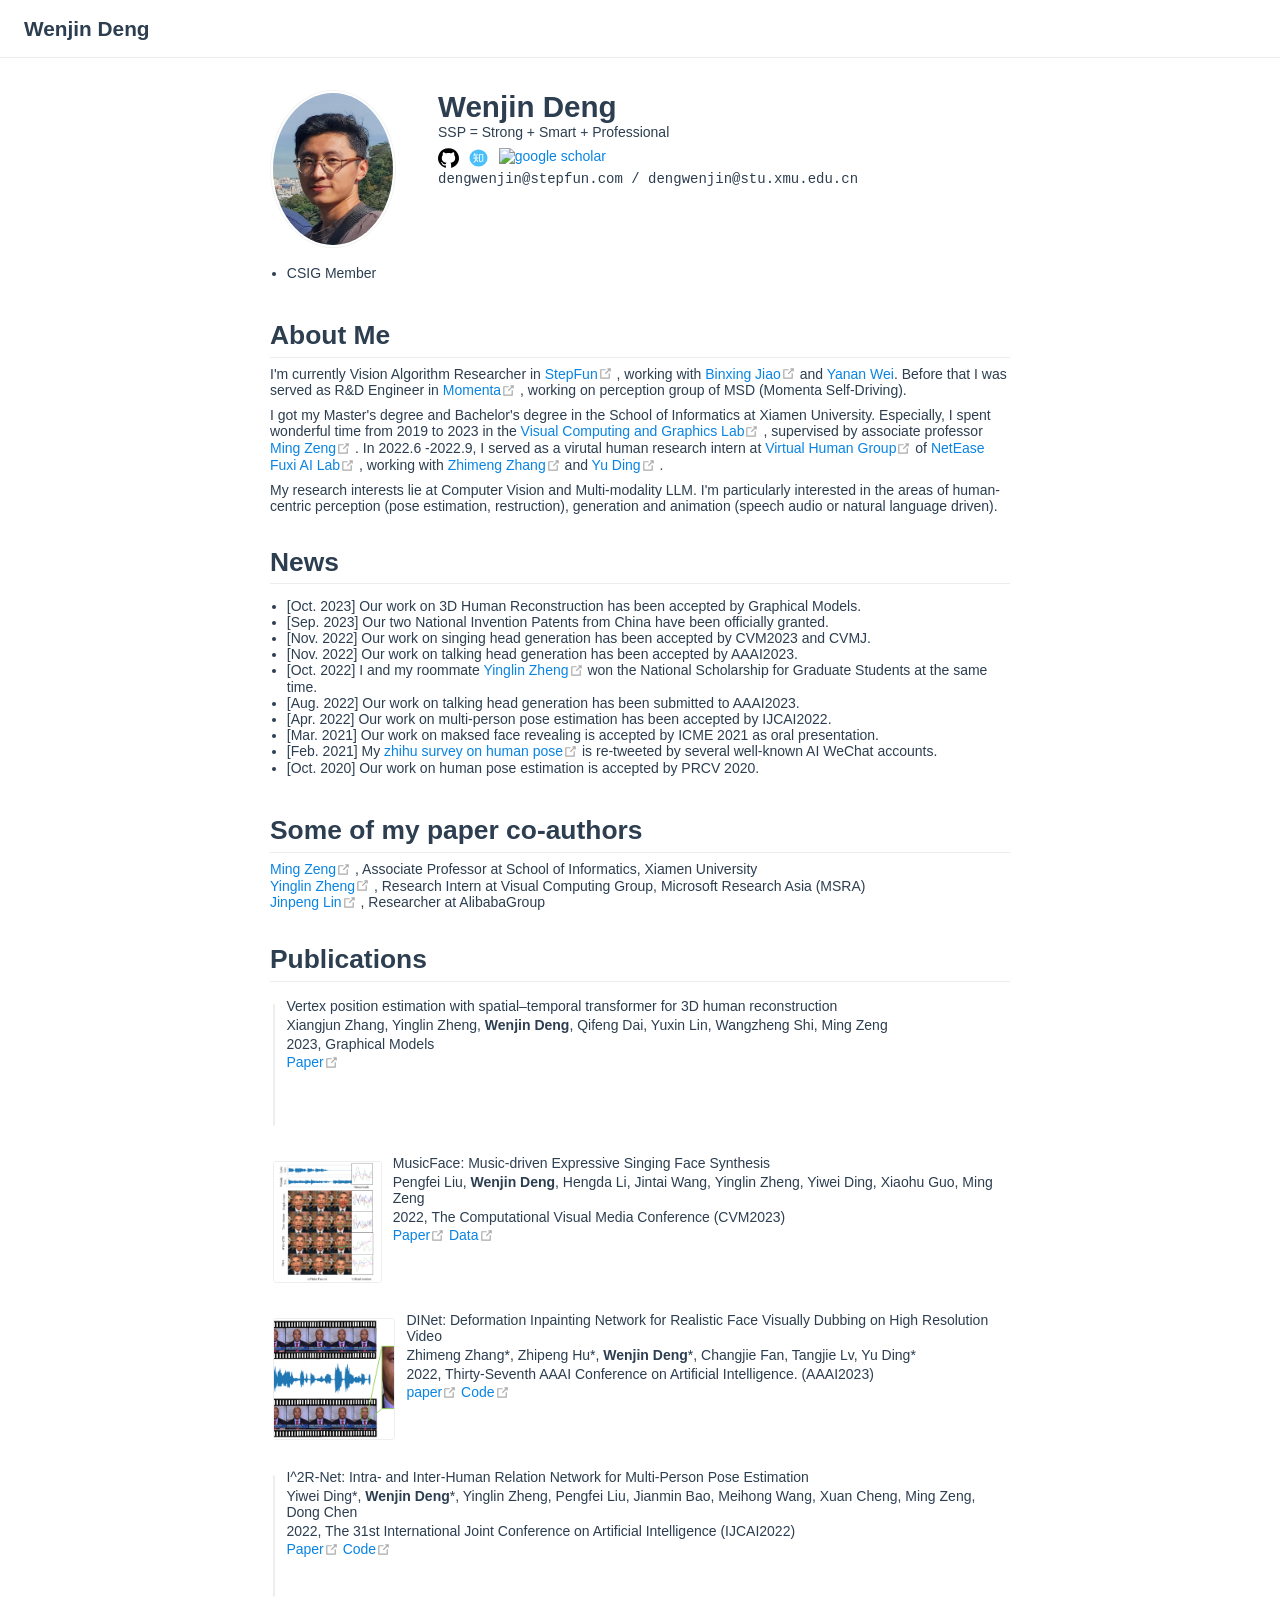
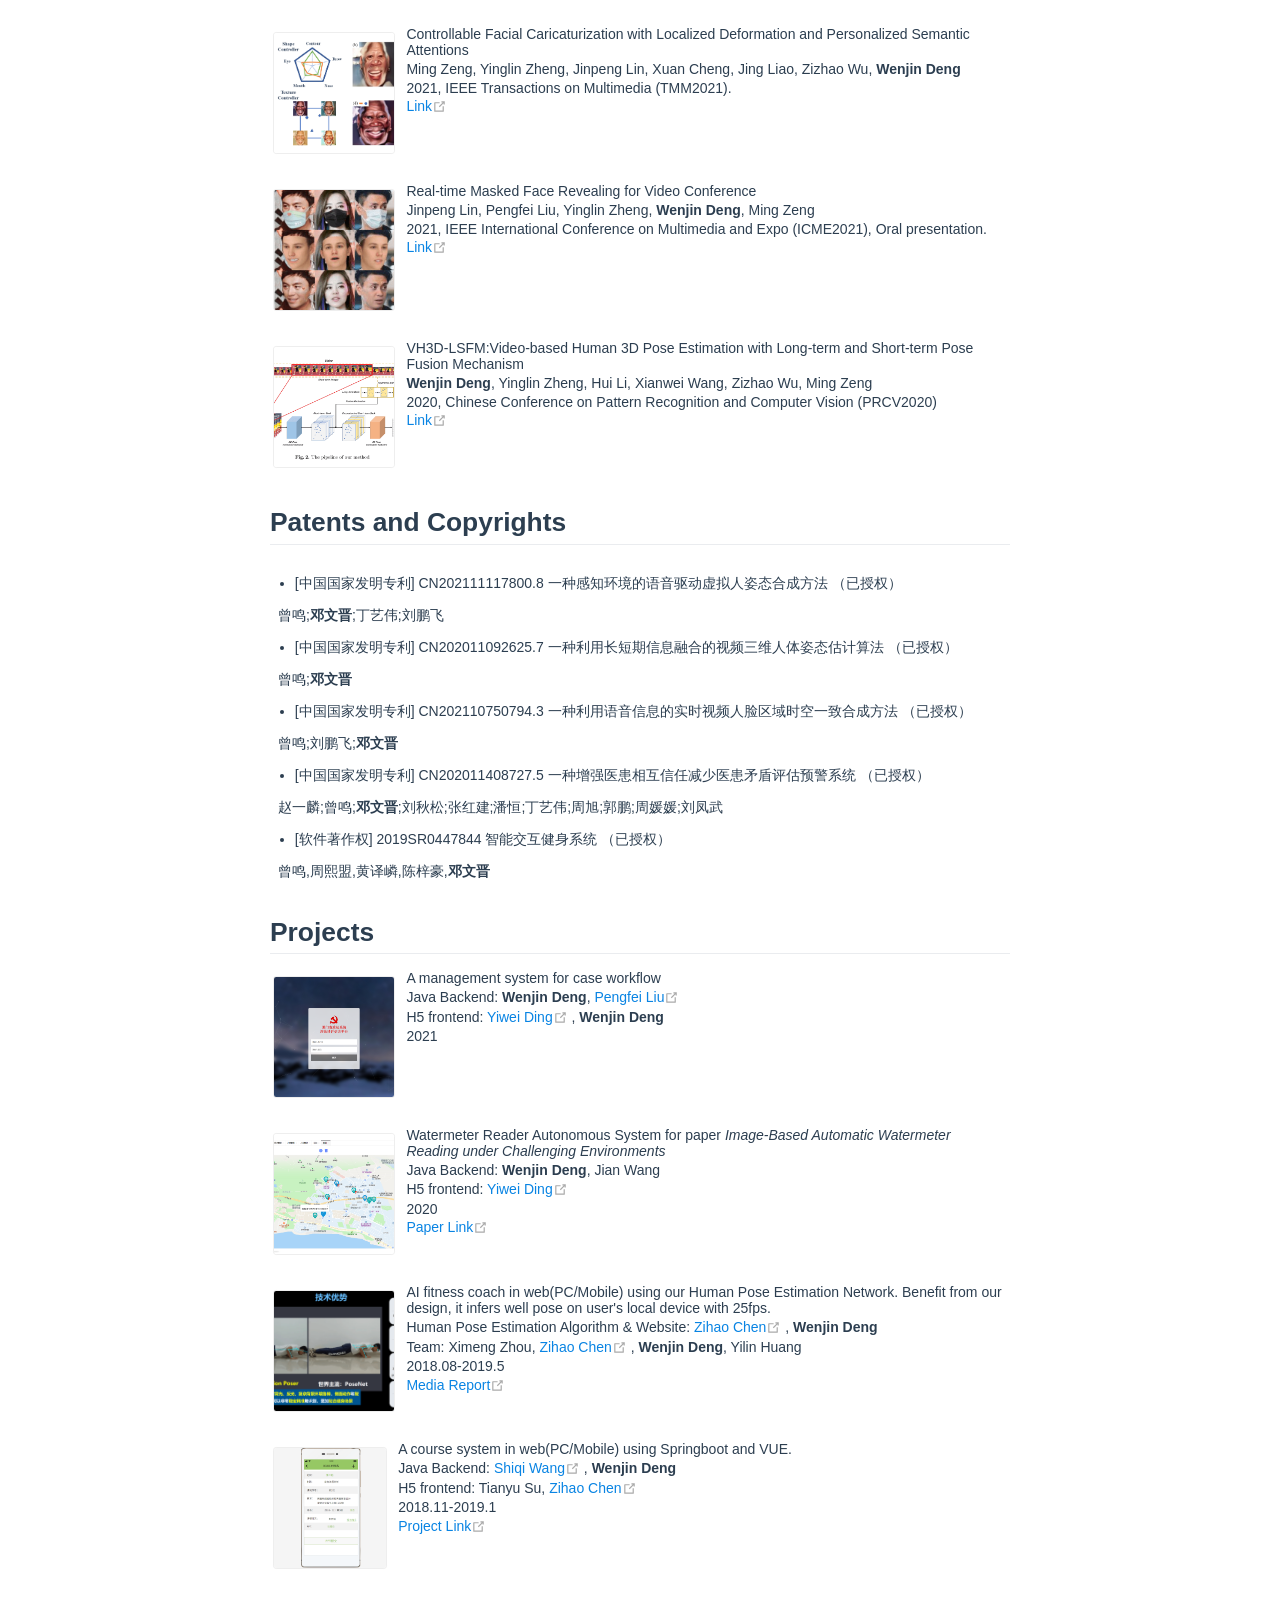
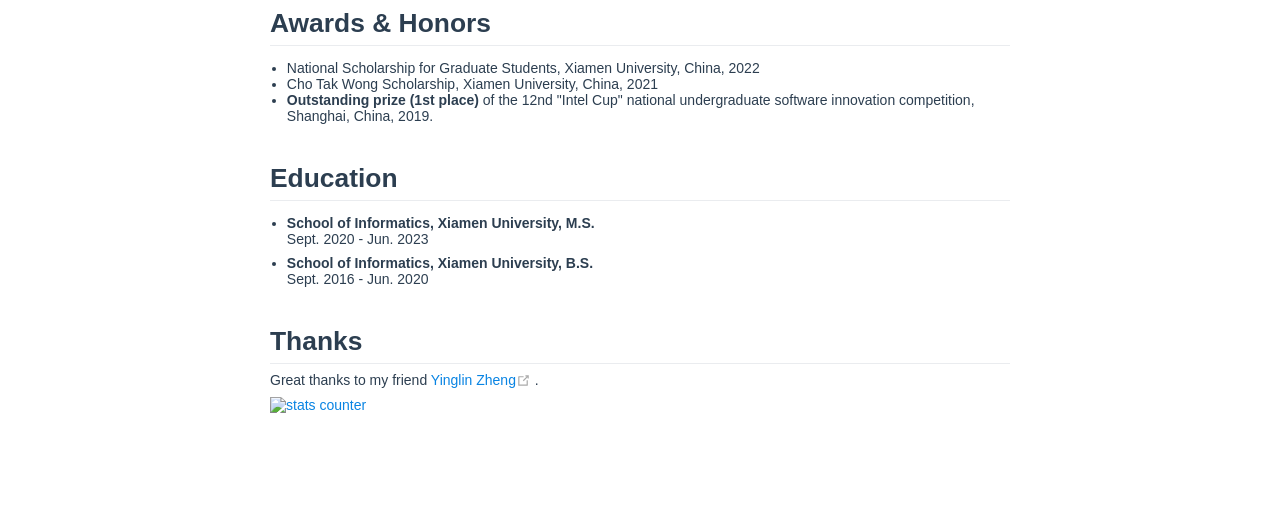
==== commit 9c1575c1: "Auto deploy from Github Actions" ====
--- a/index.html
+++ b/index.html
@@ -8,16 +8,16 @@
     <link rel="icon" href="/logo.png">
     <meta name="description" content="">
     
-    <link rel="preload" href="/assets/css/0.styles.cebb0caa.css" as="style"><link rel="preload" href="/assets/js/app.b2a151c9.js" as="script"><link rel="preload" href="/assets/js/2.88069b20.js" as="script"><link rel="preload" href="/assets/js/9.efa5d9f7.js" as="script"><link rel="preload" href="/assets/js/4.d7191dd2.js" as="script"><link rel="preload" href="/assets/js/5.2e387d59.js" as="script"><link rel="prefetch" href="/assets/js/10.85b54cc0.js"><link rel="prefetch" href="/assets/js/11.3e9c2201.js"><link rel="prefetch" href="/assets/js/12.8057db4f.js"><link rel="prefetch" href="/assets/js/13.cad2f99f.js"><link rel="prefetch" href="/assets/js/14.f29bc40c.js"><link rel="prefetch" href="/assets/js/15.59c9a2e1.js"><link rel="prefetch" href="/assets/js/16.1d709207.js"><link rel="prefetch" href="/assets/js/17.a5046c41.js"><link rel="prefetch" href="/assets/js/3.adf3050e.js"><link rel="prefetch" href="/assets/js/6.30799bdd.js"><link rel="prefetch" href="/assets/js/7.ef952c4c.js"><link rel="prefetch" href="/assets/js/8.8d87cdd2.js">
+    <link rel="preload" href="/assets/css/0.styles.cebb0caa.css" as="style"><link rel="preload" href="/assets/js/app.426218f9.js" as="script"><link rel="preload" href="/assets/js/2.88069b20.js" as="script"><link rel="preload" href="/assets/js/9.4ea48166.js" as="script"><link rel="preload" href="/assets/js/4.d7191dd2.js" as="script"><link rel="preload" href="/assets/js/5.2e387d59.js" as="script"><link rel="prefetch" href="/assets/js/10.85b54cc0.js"><link rel="prefetch" href="/assets/js/11.3e9c2201.js"><link rel="prefetch" href="/assets/js/12.8057db4f.js"><link rel="prefetch" href="/assets/js/13.c0a07264.js"><link rel="prefetch" href="/assets/js/14.ed1f07b1.js"><link rel="prefetch" href="/assets/js/15.b486dd53.js"><link rel="prefetch" href="/assets/js/16.2b8a7553.js"><link rel="prefetch" href="/assets/js/17.bcd8e684.js"><link rel="prefetch" href="/assets/js/3.adf3050e.js"><link rel="prefetch" href="/assets/js/6.30799bdd.js"><link rel="prefetch" href="/assets/js/7.ef952c4c.js"><link rel="prefetch" href="/assets/js/8.8d87cdd2.js">
     <link rel="stylesheet" href="/assets/css/0.styles.cebb0caa.css">
   </head>
   <body>
     <div id="app" data-server-rendered="true"><div class="theme-container no-sidebar home-page"><header class="navbar"><div class="sidebar-button"><svg xmlns="http://www.w3.org/2000/svg" aria-hidden="true" role="img" viewBox="0 0 448 512" class="icon"><path fill="currentColor" d="M436 124H12c-6.627 0-12-5.373-12-12V80c0-6.627 5.373-12 12-12h424c6.627 0 12 5.373 12 12v32c0 6.627-5.373 12-12 12zm0 160H12c-6.627 0-12-5.373-12-12v-32c0-6.627 5.373-12 12-12h424c6.627 0 12 5.373 12 12v32c0 6.627-5.373 12-12 12zm0 160H12c-6.627 0-12-5.373-12-12v-32c0-6.627 5.373-12 12-12h424c6.627 0 12 5.373 12 12v32c0 6.627-5.373 12-12 12z"></path></svg></div> <a href="/" aria-current="page" class="home-link router-link-exact-active router-link-active"><!----> <span class="site-name">Wenjin Deng</span></a> <div class="links"><!----> <!----></div></header> <div class="sidebar-mask"></div> <aside class="sidebar"><!---->  <!----> </aside> <main class="page"> <div class="theme-default-content content__default"><div class="profile"><div class="image"><img src="/profile4.jpg" alt></div> <div class="info"><div class="name">
       Wenjin Deng
-    </div> <div class="bio"><p>SSP = Strong + Smart + Professional</p></div> <div class="socials"><div><a href="https://github.com/WinstonDeng" target="_blank"><img src="/icons/github.svg" alt="github" title="github"></a></div><div><a href="https://www.zhihu.com/people/deng-wen-jin-36-27/posts" target="_blank"><img src="/icons/zhihu.svg" alt="zhihu" title="zhihu"></a></div><div><a href="https://scholar.google.com/citations?user=xi3HtBUAAAAJ&amp;hl=zh-CN" target="_blank"><img src="/icons/google-scholar.svg" alt="google scholar" title="google scholar"></a></div></div> <div class="contact"><div title="Contact me" class="email">dengwenjin@stepfun.com / dengwenjin@stu.xmu.edu.cn</div></div> <!----></div></div> <ul><li>CSIG Member</li></ul> <h2 id="about-me">About Me</h2> <p>I'm currently Vision Algorithm Researcher in <a href="https://www.stepfun.com/" target="_blank" rel="noopener noreferrer">StepFun<span><svg xmlns="http://www.w3.org/2000/svg" aria-hidden="true" focusable="false" x="0px" y="0px" viewBox="0 0 100 100" width="15" height="15" class="icon outbound"><path fill="currentColor" d="M18.8,85.1h56l0,0c2.2,0,4-1.8,4-4v-32h-8v28h-48v-48h28v-8h-32l0,0c-2.2,0-4,1.8-4,4v56C14.8,83.3,16.6,85.1,18.8,85.1z"></path> <polygon fill="currentColor" points="45.7,48.7 51.3,54.3 77.2,28.5 77.2,37.2 85.2,37.2 85.2,14.9 62.8,14.9 62.8,22.9 71.5,22.9"></polygon></svg> <span class="sr-only">(opens new window)</span></span></a>, working with <a href="https://scholar.google.com/citations?user=tAAjbqgAAAAJ&amp;hl=zh-CN&amp;oi=ao" target="_blank" rel="noopener noreferrer">Binxing Jiao<span><svg xmlns="http://www.w3.org/2000/svg" aria-hidden="true" focusable="false" x="0px" y="0px" viewBox="0 0 100 100" width="15" height="15" class="icon outbound"><path fill="currentColor" d="M18.8,85.1h56l0,0c2.2,0,4-1.8,4-4v-32h-8v28h-48v-48h28v-8h-32l0,0c-2.2,0-4,1.8-4,4v56C14.8,83.3,16.6,85.1,18.8,85.1z"></path> <polygon fill="currentColor" points="45.7,48.7 51.3,54.3 77.2,28.5 77.2,37.2 85.2,37.2 85.2,14.9 62.8,14.9 62.8,22.9 71.5,22.9"></polygon></svg> <span class="sr-only">(opens new window)</span></span></a> and <a href="#">Yanan Wei</a>. Before that I was served as R&amp;D Engineer in <a href="https://www.momenta.cn/en/" target="_blank" rel="noopener noreferrer">Momenta<span><svg xmlns="http://www.w3.org/2000/svg" aria-hidden="true" focusable="false" x="0px" y="0px" viewBox="0 0 100 100" width="15" height="15" class="icon outbound"><path fill="currentColor" d="M18.8,85.1h56l0,0c2.2,0,4-1.8,4-4v-32h-8v28h-48v-48h28v-8h-32l0,0c-2.2,0-4,1.8-4,4v56C14.8,83.3,16.6,85.1,18.8,85.1z"></path> <polygon fill="currentColor" points="45.7,48.7 51.3,54.3 77.2,28.5 77.2,37.2 85.2,37.2 85.2,14.9 62.8,14.9 62.8,22.9 71.5,22.9"></polygon></svg> <span class="sr-only">(opens new window)</span></span></a>, working on perception group of MSD (Momenta Self-Driving).</p> <p>I got my Master's degree and Bachelor's degree in the School of Informatics at Xiamen University. Especially, I spent wonderful time from 2019 to 2023 in the <a href="https://vcg.xmu.edu.cn/" target="_blank" rel="noopener noreferrer">Visual Computing and Graphics Lab<span><svg xmlns="http://www.w3.org/2000/svg" aria-hidden="true" focusable="false" x="0px" y="0px" viewBox="0 0 100 100" width="15" height="15" class="icon outbound"><path fill="currentColor" d="M18.8,85.1h56l0,0c2.2,0,4-1.8,4-4v-32h-8v28h-48v-48h28v-8h-32l0,0c-2.2,0-4,1.8-4,4v56C14.8,83.3,16.6,85.1,18.8,85.1z"></path> <polygon fill="currentColor" points="45.7,48.7 51.3,54.3 77.2,28.5 77.2,37.2 85.2,37.2 85.2,14.9 62.8,14.9 62.8,22.9 71.5,22.9"></polygon></svg> <span class="sr-only">(opens new window)</span></span></a>, supervised by associate professor <a href="http://mingzeng.xyz/" target="_blank" rel="noopener noreferrer">Ming Zeng<span><svg xmlns="http://www.w3.org/2000/svg" aria-hidden="true" focusable="false" x="0px" y="0px" viewBox="0 0 100 100" width="15" height="15" class="icon outbound"><path fill="currentColor" d="M18.8,85.1h56l0,0c2.2,0,4-1.8,4-4v-32h-8v28h-48v-48h28v-8h-32l0,0c-2.2,0-4,1.8-4,4v56C14.8,83.3,16.6,85.1,18.8,85.1z"></path> <polygon fill="currentColor" points="45.7,48.7 51.3,54.3 77.2,28.5 77.2,37.2 85.2,37.2 85.2,14.9 62.8,14.9 62.8,22.9 71.5,22.9"></polygon></svg> <span class="sr-only">(opens new window)</span></span></a>. In 2022.6 -2022.9, I served as a virutal human research intern at <a href="https://fuxivirtualhuman.github.io/" target="_blank" rel="noopener noreferrer">Virtual Human Group<span><svg xmlns="http://www.w3.org/2000/svg" aria-hidden="true" focusable="false" x="0px" y="0px" viewBox="0 0 100 100" width="15" height="15" class="icon outbound"><path fill="currentColor" d="M18.8,85.1h56l0,0c2.2,0,4-1.8,4-4v-32h-8v28h-48v-48h28v-8h-32l0,0c-2.2,0-4,1.8-4,4v56C14.8,83.3,16.6,85.1,18.8,85.1z"></path> <polygon fill="currentColor" points="45.7,48.7 51.3,54.3 77.2,28.5 77.2,37.2 85.2,37.2 85.2,14.9 62.8,14.9 62.8,22.9 71.5,22.9"></polygon></svg> <span class="sr-only">(opens new window)</span></span></a> of <a href="https://fuxi.163.com/" target="_blank" rel="noopener noreferrer">NetEase Fuxi AI Lab<span><svg xmlns="http://www.w3.org/2000/svg" aria-hidden="true" focusable="false" x="0px" y="0px" viewBox="0 0 100 100" width="15" height="15" class="icon outbound"><path fill="currentColor" d="M18.8,85.1h56l0,0c2.2,0,4-1.8,4-4v-32h-8v28h-48v-48h28v-8h-32l0,0c-2.2,0-4,1.8-4,4v56C14.8,83.3,16.6,85.1,18.8,85.1z"></path> <polygon fill="currentColor" points="45.7,48.7 51.3,54.3 77.2,28.5 77.2,37.2 85.2,37.2 85.2,14.9 62.8,14.9 62.8,22.9 71.5,22.9"></polygon></svg> <span class="sr-only">(opens new window)</span></span></a>, working with <a href="https://scholar.google.com/citations?user=FGRtKVoAAAAJ&amp;hl=zh-CN&amp;oi=ao" target="_blank" rel="noopener noreferrer">Zhimeng Zhang<span><svg xmlns="http://www.w3.org/2000/svg" aria-hidden="true" focusable="false" x="0px" y="0px" viewBox="0 0 100 100" width="15" height="15" class="icon outbound"><path fill="currentColor" d="M18.8,85.1h56l0,0c2.2,0,4-1.8,4-4v-32h-8v28h-48v-48h28v-8h-32l0,0c-2.2,0-4,1.8-4,4v56C14.8,83.3,16.6,85.1,18.8,85.1z"></path> <polygon fill="currentColor" points="45.7,48.7 51.3,54.3 77.2,28.5 77.2,37.2 85.2,37.2 85.2,14.9 62.8,14.9 62.8,22.9 71.5,22.9"></polygon></svg> <span class="sr-only">(opens new window)</span></span></a> and <a href="https://scholar.google.com/citations?hl=zh-CN&amp;user=T9Vd-rcAAAAJ&amp;view_op=list_works&amp;sortby=pubdate" target="_blank" rel="noopener noreferrer">Yu Ding<span><svg xmlns="http://www.w3.org/2000/svg" aria-hidden="true" focusable="false" x="0px" y="0px" viewBox="0 0 100 100" width="15" height="15" class="icon outbound"><path fill="currentColor" d="M18.8,85.1h56l0,0c2.2,0,4-1.8,4-4v-32h-8v28h-48v-48h28v-8h-32l0,0c-2.2,0-4,1.8-4,4v56C14.8,83.3,16.6,85.1,18.8,85.1z"></path> <polygon fill="currentColor" points="45.7,48.7 51.3,54.3 77.2,28.5 77.2,37.2 85.2,37.2 85.2,14.9 62.8,14.9 62.8,22.9 71.5,22.9"></polygon></svg> <span class="sr-only">(opens new window)</span></span></a>.</p> <p>My research interests lie at Computer Vision and Multi-modality LLM. I'm particularly interested in the areas of human-centric perception (pose estimation, restruction), generation and animation (speech audio or natural language driven).</p> <h2 id="news">News</h2> <ul><li>[Oct. 2023] Our work on 3D Human Reconstruction has been accepted by Graphical Models.</li> <li>[Sep. 2023] Our two National Invention Patents from China have been officially granted.</li> <li>[Nov. 2022] Our work on singing head generation has been accepted by CVM2023 and CVMJ.</li> <li>[Nov. 2022] Our work on talking head generation has been accepted by AAAI2023.</li> <li>[Oct. 2022] I and my roommate <a href="https://yinglinzheng.netlify.app/" target="_blank" rel="noopener noreferrer">Yinglin Zheng<span><svg xmlns="http://www.w3.org/2000/svg" aria-hidden="true" focusable="false" x="0px" y="0px" viewBox="0 0 100 100" width="15" height="15" class="icon outbound"><path fill="currentColor" d="M18.8,85.1h56l0,0c2.2,0,4-1.8,4-4v-32h-8v28h-48v-48h28v-8h-32l0,0c-2.2,0-4,1.8-4,4v56C14.8,83.3,16.6,85.1,18.8,85.1z"></path> <polygon fill="currentColor" points="45.7,48.7 51.3,54.3 77.2,28.5 77.2,37.2 85.2,37.2 85.2,14.9 62.8,14.9 62.8,22.9 71.5,22.9"></polygon></svg> <span class="sr-only">(opens new window)</span></span></a> won the National Scholarship for Graduate Students at the same time.</li> <li>[Aug. 2022] Our work on talking head generation has been submitted to AAAI2023.</li> <li>[Apr. 2022] Our work on multi-person pose estimation has been accepted by IJCAI2022.</li> <li>[Mar. 2021] Our work on maksed face revealing is accepted by ICME 2021 as oral presentation.</li> <li>[Feb. 2021] My <a href="https://mp.weixin.qq.com/s/PNcclVdReiay5LXvlgMEyA" target="_blank" rel="noopener noreferrer">zhihu survey on human pose<span><svg xmlns="http://www.w3.org/2000/svg" aria-hidden="true" focusable="false" x="0px" y="0px" viewBox="0 0 100 100" width="15" height="15" class="icon outbound"><path fill="currentColor" d="M18.8,85.1h56l0,0c2.2,0,4-1.8,4-4v-32h-8v28h-48v-48h28v-8h-32l0,0c-2.2,0-4,1.8-4,4v56C14.8,83.3,16.6,85.1,18.8,85.1z"></path> <polygon fill="currentColor" points="45.7,48.7 51.3,54.3 77.2,28.5 77.2,37.2 85.2,37.2 85.2,14.9 62.8,14.9 62.8,22.9 71.5,22.9"></polygon></svg> <span class="sr-only">(opens new window)</span></span></a> is re-tweeted by several well-known AI WeChat accounts.</li> <li>[Oct. 2020] Our work on human pose estimation is accepted by PRCV 2020.</li></ul> <h2 id="some-of-my-paper-co-authors">Some of my paper co-authors</h2> <p><a href="http://mingzeng.xyz/" target="_blank" rel="noopener noreferrer">Ming Zeng<span><svg xmlns="http://www.w3.org/2000/svg" aria-hidden="true" focusable="false" x="0px" y="0px" viewBox="0 0 100 100" width="15" height="15" class="icon outbound"><path fill="currentColor" d="M18.8,85.1h56l0,0c2.2,0,4-1.8,4-4v-32h-8v28h-48v-48h28v-8h-32l0,0c-2.2,0-4,1.8-4,4v56C14.8,83.3,16.6,85.1,18.8,85.1z"></path> <polygon fill="currentColor" points="45.7,48.7 51.3,54.3 77.2,28.5 77.2,37.2 85.2,37.2 85.2,14.9 62.8,14.9 62.8,22.9 71.5,22.9"></polygon></svg> <span class="sr-only">(opens new window)</span></span></a>, Associate Professor at School of Informatics, Xiamen University <br> <a href="https://yinglinzheng.netlify.app/" target="_blank" rel="noopener noreferrer">Yinglin Zheng<span><svg xmlns="http://www.w3.org/2000/svg" aria-hidden="true" focusable="false" x="0px" y="0px" viewBox="0 0 100 100" width="15" height="15" class="icon outbound"><path fill="currentColor" d="M18.8,85.1h56l0,0c2.2,0,4-1.8,4-4v-32h-8v28h-48v-48h28v-8h-32l0,0c-2.2,0-4,1.8-4,4v56C14.8,83.3,16.6,85.1,18.8,85.1z"></path> <polygon fill="currentColor" points="45.7,48.7 51.3,54.3 77.2,28.5 77.2,37.2 85.2,37.2 85.2,14.9 62.8,14.9 62.8,22.9 71.5,22.9"></polygon></svg> <span class="sr-only">(opens new window)</span></span></a>, Research Intern at Visual Computing Group, Microsoft Research Asia (MSRA) <br> <a href="https://github.com/JPlin" target="_blank" rel="noopener noreferrer">Jinpeng Lin<span><svg xmlns="http://www.w3.org/2000/svg" aria-hidden="true" focusable="false" x="0px" y="0px" viewBox="0 0 100 100" width="15" height="15" class="icon outbound"><path fill="currentColor" d="M18.8,85.1h56l0,0c2.2,0,4-1.8,4-4v-32h-8v28h-48v-48h28v-8h-32l0,0c-2.2,0-4,1.8-4,4v56C14.8,83.3,16.6,85.1,18.8,85.1z"></path> <polygon fill="currentColor" points="45.7,48.7 51.3,54.3 77.2,28.5 77.2,37.2 85.2,37.2 85.2,14.9 62.8,14.9 62.8,22.9 71.5,22.9"></polygon></svg> <span class="sr-only">(opens new window)</span></span></a>, Researcher at AlibabaGroup <br></p> <h2 id="publications">Publications</h2> <div class="md-card"><div class="card-image"><img src="https://ars.els-cdn.com/content/image/1-s2.0-S1524070323000371-ga1_lrg.jpg" alt></div> <div class="card-content"><p>Vertex position estimation with spatial–temporal transformer for 3D human reconstruction</p> <p>Xiangjun Zhang, Yinglin Zheng, <strong>Wenjin Deng</strong>, Qifeng Dai, Yuxin Lin, Wangzheng Shi, Ming Zeng</p> <p>2023, Graphical Models</p> <p><a href="https://www.sciencedirect.com/science/article/pii/S1524070323000371" target="_blank" rel="noopener noreferrer">Paper<span><svg xmlns="http://www.w3.org/2000/svg" aria-hidden="true" focusable="false" x="0px" y="0px" viewBox="0 0 100 100" width="15" height="15" class="icon outbound"><path fill="currentColor" d="M18.8,85.1h56l0,0c2.2,0,4-1.8,4-4v-32h-8v28h-48v-48h28v-8h-32l0,0c-2.2,0-4,1.8-4,4v56C14.8,83.3,16.6,85.1,18.8,85.1z"></path> <polygon fill="currentColor" points="45.7,48.7 51.3,54.3 77.2,28.5 77.2,37.2 85.2,37.2 85.2,14.9 62.8,14.9 62.8,22.9 71.5,22.9"></polygon></svg> <span class="sr-only">(opens new window)</span></span></a></p></div></div> <div class="md-card"><div class="card-image"><img src="/musicface.png" alt></div> <div class="card-content"><p>MusicFace: Music-driven Expressive Singing Face Synthesis</p> <p>Pengfei Liu, <strong>Wenjin Deng</strong>, Hengda Li, Jintai Wang, Yinglin Zheng, Yiwei Ding, Xiaohu Guo, Ming Zeng</p> <p>2022, The Computational Visual Media Conference (CVM2023)</p> <p><a href="https://arxiv.org/pdf/2303.14044.pdf" target="_blank" rel="noopener noreferrer">Paper<span><svg xmlns="http://www.w3.org/2000/svg" aria-hidden="true" focusable="false" x="0px" y="0px" viewBox="0 0 100 100" width="15" height="15" class="icon outbound"><path fill="currentColor" d="M18.8,85.1h56l0,0c2.2,0,4-1.8,4-4v-32h-8v28h-48v-48h28v-8h-32l0,0c-2.2,0-4,1.8-4,4v56C14.8,83.3,16.6,85.1,18.8,85.1z"></path> <polygon fill="currentColor" points="45.7,48.7 51.3,54.3 77.2,28.5 77.2,37.2 85.2,37.2 85.2,14.9 62.8,14.9 62.8,22.9 71.5,22.9"></polygon></svg> <span class="sr-only">(opens new window)</span></span></a> <a href="https://vcg.xmu.edu.cn/datasets/singingface/index.html" target="_blank" rel="noopener noreferrer">Data<span><svg xmlns="http://www.w3.org/2000/svg" aria-hidden="true" focusable="false" x="0px" y="0px" viewBox="0 0 100 100" width="15" height="15" class="icon outbound"><path fill="currentColor" d="M18.8,85.1h56l0,0c2.2,0,4-1.8,4-4v-32h-8v28h-48v-48h28v-8h-32l0,0c-2.2,0-4,1.8-4,4v56C14.8,83.3,16.6,85.1,18.8,85.1z"></path> <polygon fill="currentColor" points="45.7,48.7 51.3,54.3 77.2,28.5 77.2,37.2 85.2,37.2 85.2,14.9 62.8,14.9 62.8,22.9 71.5,22.9"></polygon></svg> <span class="sr-only">(opens new window)</span></span></a></p></div></div> <div class="md-card"><div class="card-image"><img src="/DINet.png" alt></div> <div class="card-content"><p>DINet: Deformation Inpainting Network for Realistic Face Visually Dubbing on High Resolution Video</p> <p>Zhimeng Zhang*, Zhipeng Hu*, <strong>Wenjin Deng</strong>*, Changjie Fan, Tangjie Lv, Yu Ding*</p> <p>2022, Thirty-Seventh AAAI Conference on Artificial Intelligence. (AAAI2023)</p> <p><a href="https://fuxivirtualhuman.github.io/pdf/AAAI2023_FaceDubbing.pdf" target="_blank" rel="noopener noreferrer">paper<span><svg xmlns="http://www.w3.org/2000/svg" aria-hidden="true" focusable="false" x="0px" y="0px" viewBox="0 0 100 100" width="15" height="15" class="icon outbound"><path fill="currentColor" d="M18.8,85.1h56l0,0c2.2,0,4-1.8,4-4v-32h-8v28h-48v-48h28v-8h-32l0,0c-2.2,0-4,1.8-4,4v56C14.8,83.3,16.6,85.1,18.8,85.1z"></path> <polygon fill="currentColor" points="45.7,48.7 51.3,54.3 77.2,28.5 77.2,37.2 85.2,37.2 85.2,14.9 62.8,14.9 62.8,22.9 71.5,22.9"></polygon></svg> <span class="sr-only">(opens new window)</span></span></a> <a href="https://github.com/MRzzm/DINet" target="_blank" rel="noopener noreferrer">Code<span><svg xmlns="http://www.w3.org/2000/svg" aria-hidden="true" focusable="false" x="0px" y="0px" viewBox="0 0 100 100" width="15" height="15" class="icon outbound"><path fill="currentColor" d="M18.8,85.1h56l0,0c2.2,0,4-1.8,4-4v-32h-8v28h-48v-48h28v-8h-32l0,0c-2.2,0-4,1.8-4,4v56C14.8,83.3,16.6,85.1,18.8,85.1z"></path> <polygon fill="currentColor" points="45.7,48.7 51.3,54.3 77.2,28.5 77.2,37.2 85.2,37.2 85.2,14.9 62.8,14.9 62.8,22.9 71.5,22.9"></polygon></svg> <span class="sr-only">(opens new window)</span></span></a></p></div></div> <div class="md-card"><div class="card-image"><img src="https://s1.ax1x.com/2022/04/21/LyGJKK.png" alt></div> <div class="card-content"><p>I^2R-Net: Intra- and Inter-Human Relation Network for Multi-Person Pose Estimation</p> <p>Yiwei Ding*, <strong>Wenjin Deng</strong>*, Yinglin Zheng, Pengfei Liu, Jianmin Bao, Meihong Wang, Xuan Cheng, Ming Zeng, Dong Chen</p> <p>2022, The 31st International Joint Conference on Artificial Intelligence (IJCAI2022)</p> <p><a href="https://arxiv.org/pdf/2206.10892.pdf" target="_blank" rel="noopener noreferrer">Paper<span><svg xmlns="http://www.w3.org/2000/svg" aria-hidden="true" focusable="false" x="0px" y="0px" viewBox="0 0 100 100" width="15" height="15" class="icon outbound"><path fill="currentColor" d="M18.8,85.1h56l0,0c2.2,0,4-1.8,4-4v-32h-8v28h-48v-48h28v-8h-32l0,0c-2.2,0-4,1.8-4,4v56C14.8,83.3,16.6,85.1,18.8,85.1z"></path> <polygon fill="currentColor" points="45.7,48.7 51.3,54.3 77.2,28.5 77.2,37.2 85.2,37.2 85.2,14.9 62.8,14.9 62.8,22.9 71.5,22.9"></polygon></svg> <span class="sr-only">(opens new window)</span></span></a> <a href="https://github.com/leijue222/Intra-and-Inter-Human-Relation-Network-for-MPEE" target="_blank" rel="noopener noreferrer">Code<span><svg xmlns="http://www.w3.org/2000/svg" aria-hidden="true" focusable="false" x="0px" y="0px" viewBox="0 0 100 100" width="15" height="15" class="icon outbound"><path fill="currentColor" d="M18.8,85.1h56l0,0c2.2,0,4-1.8,4-4v-32h-8v28h-48v-48h28v-8h-32l0,0c-2.2,0-4,1.8-4,4v56C14.8,83.3,16.6,85.1,18.8,85.1z"></path> <polygon fill="currentColor" points="45.7,48.7 51.3,54.3 77.2,28.5 77.2,37.2 85.2,37.2 85.2,14.9 62.8,14.9 62.8,22.9 71.5,22.9"></polygon></svg> <span class="sr-only">(opens new window)</span></span></a></p></div></div> <div class="md-card"><div class="card-image"><img src="/projects/contrable.png" alt></div> <div class="card-content"><p>Controllable Facial Caricaturization with Localized Deformation and Personalized Semantic Attentions</p> <p>Ming Zeng, Yinglin Zheng, Jinpeng Lin,  Xuan Cheng, Jing Liao, Zizhao Wu, <strong>Wenjin Deng</strong></p> <p>2021, IEEE Transactions on Multimedia (TMM2021).</p> <p><a href="https://ieeexplore.ieee.org/document/9535294" target="_blank" rel="noopener noreferrer">Link<span><svg xmlns="http://www.w3.org/2000/svg" aria-hidden="true" focusable="false" x="0px" y="0px" viewBox="0 0 100 100" width="15" height="15" class="icon outbound"><path fill="currentColor" d="M18.8,85.1h56l0,0c2.2,0,4-1.8,4-4v-32h-8v28h-48v-48h28v-8h-32l0,0c-2.2,0-4,1.8-4,4v56C14.8,83.3,16.6,85.1,18.8,85.1z"></path> <polygon fill="currentColor" points="45.7,48.7 51.3,54.3 77.2,28.5 77.2,37.2 85.2,37.2 85.2,14.9 62.8,14.9 62.8,22.9 71.5,22.9"></polygon></svg> <span class="sr-only">(opens new window)</span></span></a></p></div></div> <div class="md-card"><div class="card-image"><img src="/projects/mask_face.png" alt></div> <div class="card-content"><p>Real-time Masked Face Revealing for Video Conference</p> <p>Jinpeng Lin, Pengfei Liu, Yinglin Zheng, <strong>Wenjin Deng</strong>, Ming Zeng</p> <p>2021, IEEE International Conference on Multimedia and Expo (ICME2021), Oral presentation.</p> <p><a href="https://ieeexplore.ieee.org/document/9428117" target="_blank" rel="noopener noreferrer">Link<span><svg xmlns="http://www.w3.org/2000/svg" aria-hidden="true" focusable="false" x="0px" y="0px" viewBox="0 0 100 100" width="15" height="15" class="icon outbound"><path fill="currentColor" d="M18.8,85.1h56l0,0c2.2,0,4-1.8,4-4v-32h-8v28h-48v-48h28v-8h-32l0,0c-2.2,0-4,1.8-4,4v56C14.8,83.3,16.6,85.1,18.8,85.1z"></path> <polygon fill="currentColor" points="45.7,48.7 51.3,54.3 77.2,28.5 77.2,37.2 85.2,37.2 85.2,14.9 62.8,14.9 62.8,22.9 71.5,22.9"></polygon></svg> <span class="sr-only">(opens new window)</span></span></a></p></div></div> <div class="md-card"><div class="card-image"><img src="/projects/vh3d.png" alt></div> <div class="card-content"><p>VH3D-LSFM:Video-based Human 3D Pose Estimation with Long-term and Short-term Pose Fusion Mechanism</p> <p><strong>Wenjin Deng</strong>, Yinglin Zheng, Hui Li, Xianwei Wang, Zizhao Wu, Ming Zeng</p> <p>2020, Chinese Conference on Pattern Recognition and Computer Vision (PRCV2020)</p> <p><a href="https://link.springer.com/chapter/10.1007/978-3-030-60633-6_49" target="_blank" rel="noopener noreferrer">Link<span><svg xmlns="http://www.w3.org/2000/svg" aria-hidden="true" focusable="false" x="0px" y="0px" viewBox="0 0 100 100" width="15" height="15" class="icon outbound"><path fill="currentColor" d="M18.8,85.1h56l0,0c2.2,0,4-1.8,4-4v-32h-8v28h-48v-48h28v-8h-32l0,0c-2.2,0-4,1.8-4,4v56C14.8,83.3,16.6,85.1,18.8,85.1z"></path> <polygon fill="currentColor" points="45.7,48.7 51.3,54.3 77.2,28.5 77.2,37.2 85.2,37.2 85.2,14.9 62.8,14.9 62.8,22.9 71.5,22.9"></polygon></svg> <span class="sr-only">(opens new window)</span></span></a></p></div></div> <h2 id="patents-and-copyrights">Patents and Copyrights</h2> <div class="md-card"><div class="card-image"><img src="/virtual_pose.png" alt></div> <div class="card-content"><p>[中国国家发明专利] CN202111117800.8 一种感知环境的语音驱动虚拟人姿态合成方法 （已授权）</p> <p>曾鸣;<strong>邓文晋</strong>;丁艺伟;刘鹏飞</p></div></div> <div class="md-card"><div class="card-image"><img src="/pose.png" alt></div> <div class="card-content"><p>[中国国家发明专利] CN202011092625.7 一种利用长短期信息融合的视频三维人体姿态估计算法 （已授权）</p> <p>曾鸣;<strong>邓文晋</strong></p></div></div> <div class="md-card"><!----> <div class="card-content"><ul><li>[中国国家发明专利] CN202110750794.3 一种利用语音信息的实时视频人脸区域时空一致合成方法 （公审中）</li></ul> <p>曾鸣;刘鹏飞;<strong>邓文晋</strong></p> <ul><li>[中国国家发明专利] CN202011408727.5 一种增强医患相互信任减少医患矛盾评估预警系统 （公审中）</li></ul> <p>赵一麟;曾鸣;<strong>邓文晋</strong>;刘秋松;张红建;潘恒;丁艺伟;周旭;郭鹏;周媛媛;刘凤武</p> <ul><li>[软件著作权] 2019SR0447844 智能交互健身系统 （已授权）</li></ul> <p>曾鸣,周熙盟,黄译嶙,陈梓豪,<strong>邓文晋</strong></p></div></div> <h2 id="projects">Projects</h2> <div class="md-card"><div class="card-image"><img src="/projects/case.png" alt></div> <div class="card-content"><p>A management system for case workflow</p> <p>Java Backend: <strong>Wenjin Deng</strong>, <a href="https://github.com/BlacksLiu" target="_blank" rel="noopener noreferrer">Pengfei Liu<span><svg xmlns="http://www.w3.org/2000/svg" aria-hidden="true" focusable="false" x="0px" y="0px" viewBox="0 0 100 100" width="15" height="15" class="icon outbound"><path fill="currentColor" d="M18.8,85.1h56l0,0c2.2,0,4-1.8,4-4v-32h-8v28h-48v-48h28v-8h-32l0,0c-2.2,0-4,1.8-4,4v56C14.8,83.3,16.6,85.1,18.8,85.1z"></path> <polygon fill="currentColor" points="45.7,48.7 51.3,54.3 77.2,28.5 77.2,37.2 85.2,37.2 85.2,14.9 62.8,14.9 62.8,22.9 71.5,22.9"></polygon></svg> <span class="sr-only">(opens new window)</span></span></a></p> <p>H5 frontend: <a href="https://github.com/leijue222" target="_blank" rel="noopener noreferrer">Yiwei Ding<span><svg xmlns="http://www.w3.org/2000/svg" aria-hidden="true" focusable="false" x="0px" y="0px" viewBox="0 0 100 100" width="15" height="15" class="icon outbound"><path fill="currentColor" d="M18.8,85.1h56l0,0c2.2,0,4-1.8,4-4v-32h-8v28h-48v-48h28v-8h-32l0,0c-2.2,0-4,1.8-4,4v56C14.8,83.3,16.6,85.1,18.8,85.1z"></path> <polygon fill="currentColor" points="45.7,48.7 51.3,54.3 77.2,28.5 77.2,37.2 85.2,37.2 85.2,14.9 62.8,14.9 62.8,22.9 71.5,22.9"></polygon></svg> <span class="sr-only">(opens new window)</span></span></a>, <strong>Wenjin Deng</strong></p> <p>2021</p></div></div> <div class="md-card"><div class="card-image"><img src="/projects/watermeter.png" alt></div> <div class="card-content"><p>Watermeter Reader Autonomous System for paper <em>Image-Based Automatic Watermeter Reading under Challenging Environments</em></p> <p>Java Backend: <strong>Wenjin Deng</strong>, Jian Wang</p> <p>H5 frontend: <a href="https://github.com/leijue222" target="_blank" rel="noopener noreferrer">Yiwei Ding<span><svg xmlns="http://www.w3.org/2000/svg" aria-hidden="true" focusable="false" x="0px" y="0px" viewBox="0 0 100 100" width="15" height="15" class="icon outbound"><path fill="currentColor" d="M18.8,85.1h56l0,0c2.2,0,4-1.8,4-4v-32h-8v28h-48v-48h28v-8h-32l0,0c-2.2,0-4,1.8-4,4v56C14.8,83.3,16.6,85.1,18.8,85.1z"></path> <polygon fill="currentColor" points="45.7,48.7 51.3,54.3 77.2,28.5 77.2,37.2 85.2,37.2 85.2,14.9 62.8,14.9 62.8,22.9 71.5,22.9"></polygon></svg> <span class="sr-only">(opens new window)</span></span></a></p> <p>2020</p> <p><a href="https://www.mdpi.com/1424-8220/21/2/434" target="_blank" rel="noopener noreferrer">Paper Link<span><svg xmlns="http://www.w3.org/2000/svg" aria-hidden="true" focusable="false" x="0px" y="0px" viewBox="0 0 100 100" width="15" height="15" class="icon outbound"><path fill="currentColor" d="M18.8,85.1h56l0,0c2.2,0,4-1.8,4-4v-32h-8v28h-48v-48h28v-8h-32l0,0c-2.2,0-4,1.8-4,4v56C14.8,83.3,16.6,85.1,18.8,85.1z"></path> <polygon fill="currentColor" points="45.7,48.7 51.3,54.3 77.2,28.5 77.2,37.2 85.2,37.2 85.2,14.9 62.8,14.9 62.8,22.9 71.5,22.9"></polygon></svg> <span class="sr-only">(opens new window)</span></span></a></p></div></div> <div class="md-card"><div class="card-image"><img src="/projects/iFit.png" alt></div> <div class="card-content"><p>AI fitness coach in web(PC/Mobile) using our Human Pose Estimation Network. Benefit from our design, it infers well pose on user's local device with 25fps.</p> <p>Human Pose Estimation Algorithm &amp; Website: <a href="https://github.com/sppleHao" target="_blank" rel="noopener noreferrer">Zihao Chen<span><svg xmlns="http://www.w3.org/2000/svg" aria-hidden="true" focusable="false" x="0px" y="0px" viewBox="0 0 100 100" width="15" height="15" class="icon outbound"><path fill="currentColor" d="M18.8,85.1h56l0,0c2.2,0,4-1.8,4-4v-32h-8v28h-48v-48h28v-8h-32l0,0c-2.2,0-4,1.8-4,4v56C14.8,83.3,16.6,85.1,18.8,85.1z"></path> <polygon fill="currentColor" points="45.7,48.7 51.3,54.3 77.2,28.5 77.2,37.2 85.2,37.2 85.2,14.9 62.8,14.9 62.8,22.9 71.5,22.9"></polygon></svg> <span class="sr-only">(opens new window)</span></span></a>, <strong>Wenjin Deng</strong></p> <p>Team: Ximeng Zhou, <a href="https://github.com/sppleHao" target="_blank" rel="noopener noreferrer">Zihao Chen<span><svg xmlns="http://www.w3.org/2000/svg" aria-hidden="true" focusable="false" x="0px" y="0px" viewBox="0 0 100 100" width="15" height="15" class="icon outbound"><path fill="currentColor" d="M18.8,85.1h56l0,0c2.2,0,4-1.8,4-4v-32h-8v28h-48v-48h28v-8h-32l0,0c-2.2,0-4,1.8-4,4v56C14.8,83.3,16.6,85.1,18.8,85.1z"></path> <polygon fill="currentColor" points="45.7,48.7 51.3,54.3 77.2,28.5 77.2,37.2 85.2,37.2 85.2,14.9 62.8,14.9 62.8,22.9 71.5,22.9"></polygon></svg> <span class="sr-only">(opens new window)</span></span></a>, <strong>Wenjin Deng</strong>, Yilin Huang</p> <p>2018.08-2019.5</p> <p><a href="https://www.sohu.com/a/315247559_685340" target="_blank" rel="noopener noreferrer">Media Report<span><svg xmlns="http://www.w3.org/2000/svg" aria-hidden="true" focusable="false" x="0px" y="0px" viewBox="0 0 100 100" width="15" height="15" class="icon outbound"><path fill="currentColor" d="M18.8,85.1h56l0,0c2.2,0,4-1.8,4-4v-32h-8v28h-48v-48h28v-8h-32l0,0c-2.2,0-4,1.8-4,4v56C14.8,83.3,16.6,85.1,18.8,85.1z"></path> <polygon fill="currentColor" points="45.7,48.7 51.3,54.3 77.2,28.5 77.2,37.2 85.2,37.2 85.2,14.9 62.8,14.9 62.8,22.9 71.5,22.9"></polygon></svg> <span class="sr-only">(opens new window)</span></span></a></p></div></div> <div class="md-card"><div class="card-image"><img src="/projects/ooad.png" alt></div> <div class="card-content"><p>A course system in web(PC/Mobile) using Springboot and VUE.</p> <p>Java Backend: <a href="https://github.com/17Wang" target="_blank" rel="noopener noreferrer">Shiqi Wang<span><svg xmlns="http://www.w3.org/2000/svg" aria-hidden="true" focusable="false" x="0px" y="0px" viewBox="0 0 100 100" width="15" height="15" class="icon outbound"><path fill="currentColor" d="M18.8,85.1h56l0,0c2.2,0,4-1.8,4-4v-32h-8v28h-48v-48h28v-8h-32l0,0c-2.2,0-4,1.8-4,4v56C14.8,83.3,16.6,85.1,18.8,85.1z"></path> <polygon fill="currentColor" points="45.7,48.7 51.3,54.3 77.2,28.5 77.2,37.2 85.2,37.2 85.2,14.9 62.8,14.9 62.8,22.9 71.5,22.9"></polygon></svg> <span class="sr-only">(opens new window)</span></span></a>, <strong>Wenjin Deng</strong></p> <p>H5 frontend: Tianyu Su, <a href="https://github.com/sppleHao" target="_blank" rel="noopener noreferrer">Zihao Chen<span><svg xmlns="http://www.w3.org/2000/svg" aria-hidden="true" focusable="false" x="0px" y="0px" viewBox="0 0 100 100" width="15" height="15" class="icon outbound"><path fill="currentColor" d="M18.8,85.1h56l0,0c2.2,0,4-1.8,4-4v-32h-8v28h-48v-48h28v-8h-32l0,0c-2.2,0-4,1.8-4,4v56C14.8,83.3,16.6,85.1,18.8,85.1z"></path> <polygon fill="currentColor" points="45.7,48.7 51.3,54.3 77.2,28.5 77.2,37.2 85.2,37.2 85.2,14.9 62.8,14.9 62.8,22.9 71.5,22.9"></polygon></svg> <span class="sr-only">(opens new window)</span></span></a></p> <p>2018.11-2019.1</p> <p><a href="https://github.com/OOAD2-3/RBS" target="_blank" rel="noopener noreferrer">Project Link<span><svg xmlns="http://www.w3.org/2000/svg" aria-hidden="true" focusable="false" x="0px" y="0px" viewBox="0 0 100 100" width="15" height="15" class="icon outbound"><path fill="currentColor" d="M18.8,85.1h56l0,0c2.2,0,4-1.8,4-4v-32h-8v28h-48v-48h28v-8h-32l0,0c-2.2,0-4,1.8-4,4v56C14.8,83.3,16.6,85.1,18.8,85.1z"></path> <polygon fill="currentColor" points="45.7,48.7 51.3,54.3 77.2,28.5 77.2,37.2 85.2,37.2 85.2,14.9 62.8,14.9 62.8,22.9 71.5,22.9"></polygon></svg> <span class="sr-only">(opens new window)</span></span></a></p></div></div> <h2 id="awards-honors">Awards &amp; Honors</h2> <ul><li>National Scholarship for Graduate Students, Xiamen University, China, 2022</li> <li>Cho Tak Wong Scholarship, Xiamen University, China, 2021</li> <li><strong>Outstanding prize (1st place)</strong> of the 12nd &quot;Intel Cup&quot; national undergraduate software innovation competition, Shanghai, China, 2019.</li></ul> <h2 id="education">Education</h2> <ul><li><p><strong>School of Informatics, Xiamen University, M.S.</strong> <br>
+    </div> <div class="bio"><p>SSP = Strong + Smart + Professional</p></div> <div class="socials"><div><a href="https://github.com/WinstonDeng" target="_blank"><img src="/icons/github.svg" alt="github" title="github"></a></div><div><a href="https://www.zhihu.com/people/deng-wen-jin-36-27/posts" target="_blank"><img src="/icons/zhihu.svg" alt="zhihu" title="zhihu"></a></div><div><a href="https://scholar.google.com/citations?user=xi3HtBUAAAAJ&amp;hl=zh-CN" target="_blank"><img src="/icons/google-scholar.svg" alt="google scholar" title="google scholar"></a></div></div> <div class="contact"><div title="Contact me" class="email">dengwenjin@stepfun.com / dengwenjin@stu.xmu.edu.cn</div></div> <!----></div></div> <ul><li>CSIG Member</li></ul> <h2 id="about-me">About Me</h2> <p>I'm currently Vision Algorithm Researcher in <a href="https://www.stepfun.com/" target="_blank" rel="noopener noreferrer">StepFun<span><svg xmlns="http://www.w3.org/2000/svg" aria-hidden="true" focusable="false" x="0px" y="0px" viewBox="0 0 100 100" width="15" height="15" class="icon outbound"><path fill="currentColor" d="M18.8,85.1h56l0,0c2.2,0,4-1.8,4-4v-32h-8v28h-48v-48h28v-8h-32l0,0c-2.2,0-4,1.8-4,4v56C14.8,83.3,16.6,85.1,18.8,85.1z"></path> <polygon fill="currentColor" points="45.7,48.7 51.3,54.3 77.2,28.5 77.2,37.2 85.2,37.2 85.2,14.9 62.8,14.9 62.8,22.9 71.5,22.9"></polygon></svg> <span class="sr-only">(opens new window)</span></span></a>, working with <a href="https://scholar.google.com/citations?user=tAAjbqgAAAAJ&amp;hl=zh-CN&amp;oi=ao" target="_blank" rel="noopener noreferrer">Binxing Jiao<span><svg xmlns="http://www.w3.org/2000/svg" aria-hidden="true" focusable="false" x="0px" y="0px" viewBox="0 0 100 100" width="15" height="15" class="icon outbound"><path fill="currentColor" d="M18.8,85.1h56l0,0c2.2,0,4-1.8,4-4v-32h-8v28h-48v-48h28v-8h-32l0,0c-2.2,0-4,1.8-4,4v56C14.8,83.3,16.6,85.1,18.8,85.1z"></path> <polygon fill="currentColor" points="45.7,48.7 51.3,54.3 77.2,28.5 77.2,37.2 85.2,37.2 85.2,14.9 62.8,14.9 62.8,22.9 71.5,22.9"></polygon></svg> <span class="sr-only">(opens new window)</span></span></a> and <a href="#">Yanan Wei</a>. Before that I was served as R&amp;D Engineer in <a href="https://www.momenta.cn/en/" target="_blank" rel="noopener noreferrer">Momenta<span><svg xmlns="http://www.w3.org/2000/svg" aria-hidden="true" focusable="false" x="0px" y="0px" viewBox="0 0 100 100" width="15" height="15" class="icon outbound"><path fill="currentColor" d="M18.8,85.1h56l0,0c2.2,0,4-1.8,4-4v-32h-8v28h-48v-48h28v-8h-32l0,0c-2.2,0-4,1.8-4,4v56C14.8,83.3,16.6,85.1,18.8,85.1z"></path> <polygon fill="currentColor" points="45.7,48.7 51.3,54.3 77.2,28.5 77.2,37.2 85.2,37.2 85.2,14.9 62.8,14.9 62.8,22.9 71.5,22.9"></polygon></svg> <span class="sr-only">(opens new window)</span></span></a>, working on perception group of MSD (Momenta Self-Driving).</p> <p>I got my Master's degree and Bachelor's degree in the School of Informatics at Xiamen University. Especially, I spent wonderful time from 2019 to 2023 in the <a href="https://vcg.xmu.edu.cn/" target="_blank" rel="noopener noreferrer">Visual Computing and Graphics Lab<span><svg xmlns="http://www.w3.org/2000/svg" aria-hidden="true" focusable="false" x="0px" y="0px" viewBox="0 0 100 100" width="15" height="15" class="icon outbound"><path fill="currentColor" d="M18.8,85.1h56l0,0c2.2,0,4-1.8,4-4v-32h-8v28h-48v-48h28v-8h-32l0,0c-2.2,0-4,1.8-4,4v56C14.8,83.3,16.6,85.1,18.8,85.1z"></path> <polygon fill="currentColor" points="45.7,48.7 51.3,54.3 77.2,28.5 77.2,37.2 85.2,37.2 85.2,14.9 62.8,14.9 62.8,22.9 71.5,22.9"></polygon></svg> <span class="sr-only">(opens new window)</span></span></a>, supervised by associate professor <a href="http://mingzeng.xyz/" target="_blank" rel="noopener noreferrer">Ming Zeng<span><svg xmlns="http://www.w3.org/2000/svg" aria-hidden="true" focusable="false" x="0px" y="0px" viewBox="0 0 100 100" width="15" height="15" class="icon outbound"><path fill="currentColor" d="M18.8,85.1h56l0,0c2.2,0,4-1.8,4-4v-32h-8v28h-48v-48h28v-8h-32l0,0c-2.2,0-4,1.8-4,4v56C14.8,83.3,16.6,85.1,18.8,85.1z"></path> <polygon fill="currentColor" points="45.7,48.7 51.3,54.3 77.2,28.5 77.2,37.2 85.2,37.2 85.2,14.9 62.8,14.9 62.8,22.9 71.5,22.9"></polygon></svg> <span class="sr-only">(opens new window)</span></span></a>. In 2022.6 -2022.9, I served as a virutal human research intern at <a href="https://fuxivirtualhuman.github.io/" target="_blank" rel="noopener noreferrer">Virtual Human Group<span><svg xmlns="http://www.w3.org/2000/svg" aria-hidden="true" focusable="false" x="0px" y="0px" viewBox="0 0 100 100" width="15" height="15" class="icon outbound"><path fill="currentColor" d="M18.8,85.1h56l0,0c2.2,0,4-1.8,4-4v-32h-8v28h-48v-48h28v-8h-32l0,0c-2.2,0-4,1.8-4,4v56C14.8,83.3,16.6,85.1,18.8,85.1z"></path> <polygon fill="currentColor" points="45.7,48.7 51.3,54.3 77.2,28.5 77.2,37.2 85.2,37.2 85.2,14.9 62.8,14.9 62.8,22.9 71.5,22.9"></polygon></svg> <span class="sr-only">(opens new window)</span></span></a> of <a href="https://fuxi.163.com/" target="_blank" rel="noopener noreferrer">NetEase Fuxi AI Lab<span><svg xmlns="http://www.w3.org/2000/svg" aria-hidden="true" focusable="false" x="0px" y="0px" viewBox="0 0 100 100" width="15" height="15" class="icon outbound"><path fill="currentColor" d="M18.8,85.1h56l0,0c2.2,0,4-1.8,4-4v-32h-8v28h-48v-48h28v-8h-32l0,0c-2.2,0-4,1.8-4,4v56C14.8,83.3,16.6,85.1,18.8,85.1z"></path> <polygon fill="currentColor" points="45.7,48.7 51.3,54.3 77.2,28.5 77.2,37.2 85.2,37.2 85.2,14.9 62.8,14.9 62.8,22.9 71.5,22.9"></polygon></svg> <span class="sr-only">(opens new window)</span></span></a>, working with <a href="https://scholar.google.com/citations?user=FGRtKVoAAAAJ&amp;hl=zh-CN&amp;oi=ao" target="_blank" rel="noopener noreferrer">Zhimeng Zhang<span><svg xmlns="http://www.w3.org/2000/svg" aria-hidden="true" focusable="false" x="0px" y="0px" viewBox="0 0 100 100" width="15" height="15" class="icon outbound"><path fill="currentColor" d="M18.8,85.1h56l0,0c2.2,0,4-1.8,4-4v-32h-8v28h-48v-48h28v-8h-32l0,0c-2.2,0-4,1.8-4,4v56C14.8,83.3,16.6,85.1,18.8,85.1z"></path> <polygon fill="currentColor" points="45.7,48.7 51.3,54.3 77.2,28.5 77.2,37.2 85.2,37.2 85.2,14.9 62.8,14.9 62.8,22.9 71.5,22.9"></polygon></svg> <span class="sr-only">(opens new window)</span></span></a> and <a href="https://scholar.google.com/citations?hl=zh-CN&amp;user=T9Vd-rcAAAAJ&amp;view_op=list_works&amp;sortby=pubdate" target="_blank" rel="noopener noreferrer">Yu Ding<span><svg xmlns="http://www.w3.org/2000/svg" aria-hidden="true" focusable="false" x="0px" y="0px" viewBox="0 0 100 100" width="15" height="15" class="icon outbound"><path fill="currentColor" d="M18.8,85.1h56l0,0c2.2,0,4-1.8,4-4v-32h-8v28h-48v-48h28v-8h-32l0,0c-2.2,0-4,1.8-4,4v56C14.8,83.3,16.6,85.1,18.8,85.1z"></path> <polygon fill="currentColor" points="45.7,48.7 51.3,54.3 77.2,28.5 77.2,37.2 85.2,37.2 85.2,14.9 62.8,14.9 62.8,22.9 71.5,22.9"></polygon></svg> <span class="sr-only">(opens new window)</span></span></a>.</p> <p>My research interests lie at Computer Vision and Multi-modality LLM. I'm particularly interested in the areas of human-centric perception (pose estimation, restruction), generation and animation (speech audio or natural language driven).</p> <h2 id="news">News</h2> <ul><li>[Oct. 2023] Our work on 3D Human Reconstruction has been accepted by Graphical Models.</li> <li>[Sep. 2023] Our two National Invention Patents from China have been officially granted.</li> <li>[Nov. 2022] Our work on singing head generation has been accepted by CVM2023 and CVMJ.</li> <li>[Nov. 2022] Our work on talking head generation has been accepted by AAAI2023.</li> <li>[Oct. 2022] I and my roommate <a href="https://yinglinzheng.netlify.app/" target="_blank" rel="noopener noreferrer">Yinglin Zheng<span><svg xmlns="http://www.w3.org/2000/svg" aria-hidden="true" focusable="false" x="0px" y="0px" viewBox="0 0 100 100" width="15" height="15" class="icon outbound"><path fill="currentColor" d="M18.8,85.1h56l0,0c2.2,0,4-1.8,4-4v-32h-8v28h-48v-48h28v-8h-32l0,0c-2.2,0-4,1.8-4,4v56C14.8,83.3,16.6,85.1,18.8,85.1z"></path> <polygon fill="currentColor" points="45.7,48.7 51.3,54.3 77.2,28.5 77.2,37.2 85.2,37.2 85.2,14.9 62.8,14.9 62.8,22.9 71.5,22.9"></polygon></svg> <span class="sr-only">(opens new window)</span></span></a> won the National Scholarship for Graduate Students at the same time.</li> <li>[Aug. 2022] Our work on talking head generation has been submitted to AAAI2023.</li> <li>[Apr. 2022] Our work on multi-person pose estimation has been accepted by IJCAI2022.</li> <li>[Mar. 2021] Our work on maksed face revealing is accepted by ICME 2021 as oral presentation.</li> <li>[Feb. 2021] My <a href="https://mp.weixin.qq.com/s/PNcclVdReiay5LXvlgMEyA" target="_blank" rel="noopener noreferrer">zhihu survey on human pose<span><svg xmlns="http://www.w3.org/2000/svg" aria-hidden="true" focusable="false" x="0px" y="0px" viewBox="0 0 100 100" width="15" height="15" class="icon outbound"><path fill="currentColor" d="M18.8,85.1h56l0,0c2.2,0,4-1.8,4-4v-32h-8v28h-48v-48h28v-8h-32l0,0c-2.2,0-4,1.8-4,4v56C14.8,83.3,16.6,85.1,18.8,85.1z"></path> <polygon fill="currentColor" points="45.7,48.7 51.3,54.3 77.2,28.5 77.2,37.2 85.2,37.2 85.2,14.9 62.8,14.9 62.8,22.9 71.5,22.9"></polygon></svg> <span class="sr-only">(opens new window)</span></span></a> is re-tweeted by several well-known AI WeChat accounts.</li> <li>[Oct. 2020] Our work on human pose estimation is accepted by PRCV 2020.</li></ul> <h2 id="some-of-my-paper-co-authors">Some of my paper co-authors</h2> <p><a href="http://mingzeng.xyz/" target="_blank" rel="noopener noreferrer">Ming Zeng<span><svg xmlns="http://www.w3.org/2000/svg" aria-hidden="true" focusable="false" x="0px" y="0px" viewBox="0 0 100 100" width="15" height="15" class="icon outbound"><path fill="currentColor" d="M18.8,85.1h56l0,0c2.2,0,4-1.8,4-4v-32h-8v28h-48v-48h28v-8h-32l0,0c-2.2,0-4,1.8-4,4v56C14.8,83.3,16.6,85.1,18.8,85.1z"></path> <polygon fill="currentColor" points="45.7,48.7 51.3,54.3 77.2,28.5 77.2,37.2 85.2,37.2 85.2,14.9 62.8,14.9 62.8,22.9 71.5,22.9"></polygon></svg> <span class="sr-only">(opens new window)</span></span></a>, Associate Professor at School of Informatics, Xiamen University <br> <a href="https://yinglinzheng.netlify.app/" target="_blank" rel="noopener noreferrer">Yinglin Zheng<span><svg xmlns="http://www.w3.org/2000/svg" aria-hidden="true" focusable="false" x="0px" y="0px" viewBox="0 0 100 100" width="15" height="15" class="icon outbound"><path fill="currentColor" d="M18.8,85.1h56l0,0c2.2,0,4-1.8,4-4v-32h-8v28h-48v-48h28v-8h-32l0,0c-2.2,0-4,1.8-4,4v56C14.8,83.3,16.6,85.1,18.8,85.1z"></path> <polygon fill="currentColor" points="45.7,48.7 51.3,54.3 77.2,28.5 77.2,37.2 85.2,37.2 85.2,14.9 62.8,14.9 62.8,22.9 71.5,22.9"></polygon></svg> <span class="sr-only">(opens new window)</span></span></a>, Research Intern at Visual Computing Group, Microsoft Research Asia (MSRA) <br> <a href="https://github.com/JPlin" target="_blank" rel="noopener noreferrer">Jinpeng Lin<span><svg xmlns="http://www.w3.org/2000/svg" aria-hidden="true" focusable="false" x="0px" y="0px" viewBox="0 0 100 100" width="15" height="15" class="icon outbound"><path fill="currentColor" d="M18.8,85.1h56l0,0c2.2,0,4-1.8,4-4v-32h-8v28h-48v-48h28v-8h-32l0,0c-2.2,0-4,1.8-4,4v56C14.8,83.3,16.6,85.1,18.8,85.1z"></path> <polygon fill="currentColor" points="45.7,48.7 51.3,54.3 77.2,28.5 77.2,37.2 85.2,37.2 85.2,14.9 62.8,14.9 62.8,22.9 71.5,22.9"></polygon></svg> <span class="sr-only">(opens new window)</span></span></a>, Researcher at AlibabaGroup <br></p> <h2 id="publications">Publications</h2> <div class="md-card"><div class="card-image"><img src="https://ars.els-cdn.com/content/image/1-s2.0-S1524070323000371-ga1_lrg.jpg" alt></div> <div class="card-content"><p>Vertex position estimation with spatial–temporal transformer for 3D human reconstruction</p> <p>Xiangjun Zhang, Yinglin Zheng, <strong>Wenjin Deng</strong>, Qifeng Dai, Yuxin Lin, Wangzheng Shi, Ming Zeng</p> <p>2023, Graphical Models</p> <p><a href="https://www.sciencedirect.com/science/article/pii/S1524070323000371" target="_blank" rel="noopener noreferrer">Paper<span><svg xmlns="http://www.w3.org/2000/svg" aria-hidden="true" focusable="false" x="0px" y="0px" viewBox="0 0 100 100" width="15" height="15" class="icon outbound"><path fill="currentColor" d="M18.8,85.1h56l0,0c2.2,0,4-1.8,4-4v-32h-8v28h-48v-48h28v-8h-32l0,0c-2.2,0-4,1.8-4,4v56C14.8,83.3,16.6,85.1,18.8,85.1z"></path> <polygon fill="currentColor" points="45.7,48.7 51.3,54.3 77.2,28.5 77.2,37.2 85.2,37.2 85.2,14.9 62.8,14.9 62.8,22.9 71.5,22.9"></polygon></svg> <span class="sr-only">(opens new window)</span></span></a></p></div></div> <div class="md-card"><div class="card-image"><img src="/musicface.png" alt></div> <div class="card-content"><p>MusicFace: Music-driven Expressive Singing Face Synthesis</p> <p>Pengfei Liu, <strong>Wenjin Deng</strong>, Hengda Li, Jintai Wang, Yinglin Zheng, Yiwei Ding, Xiaohu Guo, Ming Zeng</p> <p>2022, The Computational Visual Media Conference (CVM2023)</p> <p><a href="https://arxiv.org/pdf/2303.14044.pdf" target="_blank" rel="noopener noreferrer">Paper<span><svg xmlns="http://www.w3.org/2000/svg" aria-hidden="true" focusable="false" x="0px" y="0px" viewBox="0 0 100 100" width="15" height="15" class="icon outbound"><path fill="currentColor" d="M18.8,85.1h56l0,0c2.2,0,4-1.8,4-4v-32h-8v28h-48v-48h28v-8h-32l0,0c-2.2,0-4,1.8-4,4v56C14.8,83.3,16.6,85.1,18.8,85.1z"></path> <polygon fill="currentColor" points="45.7,48.7 51.3,54.3 77.2,28.5 77.2,37.2 85.2,37.2 85.2,14.9 62.8,14.9 62.8,22.9 71.5,22.9"></polygon></svg> <span class="sr-only">(opens new window)</span></span></a> <a href="https://vcg.xmu.edu.cn/datasets/singingface/index.html" target="_blank" rel="noopener noreferrer">Data<span><svg xmlns="http://www.w3.org/2000/svg" aria-hidden="true" focusable="false" x="0px" y="0px" viewBox="0 0 100 100" width="15" height="15" class="icon outbound"><path fill="currentColor" d="M18.8,85.1h56l0,0c2.2,0,4-1.8,4-4v-32h-8v28h-48v-48h28v-8h-32l0,0c-2.2,0-4,1.8-4,4v56C14.8,83.3,16.6,85.1,18.8,85.1z"></path> <polygon fill="currentColor" points="45.7,48.7 51.3,54.3 77.2,28.5 77.2,37.2 85.2,37.2 85.2,14.9 62.8,14.9 62.8,22.9 71.5,22.9"></polygon></svg> <span class="sr-only">(opens new window)</span></span></a></p></div></div> <div class="md-card"><div class="card-image"><img src="/DINet.png" alt></div> <div class="card-content"><p>DINet: Deformation Inpainting Network for Realistic Face Visually Dubbing on High Resolution Video</p> <p>Zhimeng Zhang*, Zhipeng Hu*, <strong>Wenjin Deng</strong>*, Changjie Fan, Tangjie Lv, Yu Ding*</p> <p>2022, Thirty-Seventh AAAI Conference on Artificial Intelligence. (AAAI2023)</p> <p><a href="https://fuxivirtualhuman.github.io/pdf/AAAI2023_FaceDubbing.pdf" target="_blank" rel="noopener noreferrer">paper<span><svg xmlns="http://www.w3.org/2000/svg" aria-hidden="true" focusable="false" x="0px" y="0px" viewBox="0 0 100 100" width="15" height="15" class="icon outbound"><path fill="currentColor" d="M18.8,85.1h56l0,0c2.2,0,4-1.8,4-4v-32h-8v28h-48v-48h28v-8h-32l0,0c-2.2,0-4,1.8-4,4v56C14.8,83.3,16.6,85.1,18.8,85.1z"></path> <polygon fill="currentColor" points="45.7,48.7 51.3,54.3 77.2,28.5 77.2,37.2 85.2,37.2 85.2,14.9 62.8,14.9 62.8,22.9 71.5,22.9"></polygon></svg> <span class="sr-only">(opens new window)</span></span></a> <a href="https://github.com/MRzzm/DINet" target="_blank" rel="noopener noreferrer">Code<span><svg xmlns="http://www.w3.org/2000/svg" aria-hidden="true" focusable="false" x="0px" y="0px" viewBox="0 0 100 100" width="15" height="15" class="icon outbound"><path fill="currentColor" d="M18.8,85.1h56l0,0c2.2,0,4-1.8,4-4v-32h-8v28h-48v-48h28v-8h-32l0,0c-2.2,0-4,1.8-4,4v56C14.8,83.3,16.6,85.1,18.8,85.1z"></path> <polygon fill="currentColor" points="45.7,48.7 51.3,54.3 77.2,28.5 77.2,37.2 85.2,37.2 85.2,14.9 62.8,14.9 62.8,22.9 71.5,22.9"></polygon></svg> <span class="sr-only">(opens new window)</span></span></a></p></div></div> <div class="md-card"><div class="card-image"><img src="https://s1.ax1x.com/2022/04/21/LyGJKK.png" alt></div> <div class="card-content"><p>I^2R-Net: Intra- and Inter-Human Relation Network for Multi-Person Pose Estimation</p> <p>Yiwei Ding*, <strong>Wenjin Deng</strong>*, Yinglin Zheng, Pengfei Liu, Jianmin Bao, Meihong Wang, Xuan Cheng, Ming Zeng, Dong Chen</p> <p>2022, The 31st International Joint Conference on Artificial Intelligence (IJCAI2022)</p> <p><a href="https://arxiv.org/pdf/2206.10892.pdf" target="_blank" rel="noopener noreferrer">Paper<span><svg xmlns="http://www.w3.org/2000/svg" aria-hidden="true" focusable="false" x="0px" y="0px" viewBox="0 0 100 100" width="15" height="15" class="icon outbound"><path fill="currentColor" d="M18.8,85.1h56l0,0c2.2,0,4-1.8,4-4v-32h-8v28h-48v-48h28v-8h-32l0,0c-2.2,0-4,1.8-4,4v56C14.8,83.3,16.6,85.1,18.8,85.1z"></path> <polygon fill="currentColor" points="45.7,48.7 51.3,54.3 77.2,28.5 77.2,37.2 85.2,37.2 85.2,14.9 62.8,14.9 62.8,22.9 71.5,22.9"></polygon></svg> <span class="sr-only">(opens new window)</span></span></a> <a href="https://github.com/leijue222/Intra-and-Inter-Human-Relation-Network-for-MPEE" target="_blank" rel="noopener noreferrer">Code<span><svg xmlns="http://www.w3.org/2000/svg" aria-hidden="true" focusable="false" x="0px" y="0px" viewBox="0 0 100 100" width="15" height="15" class="icon outbound"><path fill="currentColor" d="M18.8,85.1h56l0,0c2.2,0,4-1.8,4-4v-32h-8v28h-48v-48h28v-8h-32l0,0c-2.2,0-4,1.8-4,4v56C14.8,83.3,16.6,85.1,18.8,85.1z"></path> <polygon fill="currentColor" points="45.7,48.7 51.3,54.3 77.2,28.5 77.2,37.2 85.2,37.2 85.2,14.9 62.8,14.9 62.8,22.9 71.5,22.9"></polygon></svg> <span class="sr-only">(opens new window)</span></span></a></p></div></div> <div class="md-card"><div class="card-image"><img src="/projects/contrable.png" alt></div> <div class="card-content"><p>Controllable Facial Caricaturization with Localized Deformation and Personalized Semantic Attentions</p> <p>Ming Zeng, Yinglin Zheng, Jinpeng Lin,  Xuan Cheng, Jing Liao, Zizhao Wu, <strong>Wenjin Deng</strong></p> <p>2021, IEEE Transactions on Multimedia (TMM2021).</p> <p><a href="https://ieeexplore.ieee.org/document/9535294" target="_blank" rel="noopener noreferrer">Link<span><svg xmlns="http://www.w3.org/2000/svg" aria-hidden="true" focusable="false" x="0px" y="0px" viewBox="0 0 100 100" width="15" height="15" class="icon outbound"><path fill="currentColor" d="M18.8,85.1h56l0,0c2.2,0,4-1.8,4-4v-32h-8v28h-48v-48h28v-8h-32l0,0c-2.2,0-4,1.8-4,4v56C14.8,83.3,16.6,85.1,18.8,85.1z"></path> <polygon fill="currentColor" points="45.7,48.7 51.3,54.3 77.2,28.5 77.2,37.2 85.2,37.2 85.2,14.9 62.8,14.9 62.8,22.9 71.5,22.9"></polygon></svg> <span class="sr-only">(opens new window)</span></span></a></p></div></div> <div class="md-card"><div class="card-image"><img src="/projects/mask_face.png" alt></div> <div class="card-content"><p>Real-time Masked Face Revealing for Video Conference</p> <p>Jinpeng Lin, Pengfei Liu, Yinglin Zheng, <strong>Wenjin Deng</strong>, Ming Zeng</p> <p>2021, IEEE International Conference on Multimedia and Expo (ICME2021), Oral presentation.</p> <p><a href="https://ieeexplore.ieee.org/document/9428117" target="_blank" rel="noopener noreferrer">Link<span><svg xmlns="http://www.w3.org/2000/svg" aria-hidden="true" focusable="false" x="0px" y="0px" viewBox="0 0 100 100" width="15" height="15" class="icon outbound"><path fill="currentColor" d="M18.8,85.1h56l0,0c2.2,0,4-1.8,4-4v-32h-8v28h-48v-48h28v-8h-32l0,0c-2.2,0-4,1.8-4,4v56C14.8,83.3,16.6,85.1,18.8,85.1z"></path> <polygon fill="currentColor" points="45.7,48.7 51.3,54.3 77.2,28.5 77.2,37.2 85.2,37.2 85.2,14.9 62.8,14.9 62.8,22.9 71.5,22.9"></polygon></svg> <span class="sr-only">(opens new window)</span></span></a></p></div></div> <div class="md-card"><div class="card-image"><img src="/projects/vh3d.png" alt></div> <div class="card-content"><p>VH3D-LSFM:Video-based Human 3D Pose Estimation with Long-term and Short-term Pose Fusion Mechanism</p> <p><strong>Wenjin Deng</strong>, Yinglin Zheng, Hui Li, Xianwei Wang, Zizhao Wu, Ming Zeng</p> <p>2020, Chinese Conference on Pattern Recognition and Computer Vision (PRCV2020)</p> <p><a href="https://link.springer.com/chapter/10.1007/978-3-030-60633-6_49" target="_blank" rel="noopener noreferrer">Link<span><svg xmlns="http://www.w3.org/2000/svg" aria-hidden="true" focusable="false" x="0px" y="0px" viewBox="0 0 100 100" width="15" height="15" class="icon outbound"><path fill="currentColor" d="M18.8,85.1h56l0,0c2.2,0,4-1.8,4-4v-32h-8v28h-48v-48h28v-8h-32l0,0c-2.2,0-4,1.8-4,4v56C14.8,83.3,16.6,85.1,18.8,85.1z"></path> <polygon fill="currentColor" points="45.7,48.7 51.3,54.3 77.2,28.5 77.2,37.2 85.2,37.2 85.2,14.9 62.8,14.9 62.8,22.9 71.5,22.9"></polygon></svg> <span class="sr-only">(opens new window)</span></span></a></p></div></div> <h2 id="patents-and-copyrights">Patents and Copyrights</h2> <div class="md-card"><!----> <div class="card-content"><ul><li>[中国国家发明专利] CN202111117800.8 一种感知环境的语音驱动虚拟人姿态合成方法 （已授权）</li></ul> <p>曾鸣;<strong>邓文晋</strong>;丁艺伟;刘鹏飞</p> <ul><li>[中国国家发明专利] CN202011092625.7 一种利用长短期信息融合的视频三维人体姿态估计算法 （已授权）</li></ul> <p>曾鸣;<strong>邓文晋</strong></p> <ul><li>[中国国家发明专利] CN202110750794.3 一种利用语音信息的实时视频人脸区域时空一致合成方法 （已授权）</li></ul> <p>曾鸣;刘鹏飞;<strong>邓文晋</strong></p> <ul><li>[中国国家发明专利] CN202011408727.5 一种增强医患相互信任减少医患矛盾评估预警系统 （已授权）</li></ul> <p>赵一麟;曾鸣;<strong>邓文晋</strong>;刘秋松;张红建;潘恒;丁艺伟;周旭;郭鹏;周媛媛;刘凤武</p> <ul><li>[软件著作权] 2019SR0447844 智能交互健身系统 （已授权）</li></ul> <p>曾鸣,周熙盟,黄译嶙,陈梓豪,<strong>邓文晋</strong></p></div></div> <h2 id="projects">Projects</h2> <div class="md-card"><div class="card-image"><img src="/projects/case.png" alt></div> <div class="card-content"><p>A management system for case workflow</p> <p>Java Backend: <strong>Wenjin Deng</strong>, <a href="https://github.com/BlacksLiu" target="_blank" rel="noopener noreferrer">Pengfei Liu<span><svg xmlns="http://www.w3.org/2000/svg" aria-hidden="true" focusable="false" x="0px" y="0px" viewBox="0 0 100 100" width="15" height="15" class="icon outbound"><path fill="currentColor" d="M18.8,85.1h56l0,0c2.2,0,4-1.8,4-4v-32h-8v28h-48v-48h28v-8h-32l0,0c-2.2,0-4,1.8-4,4v56C14.8,83.3,16.6,85.1,18.8,85.1z"></path> <polygon fill="currentColor" points="45.7,48.7 51.3,54.3 77.2,28.5 77.2,37.2 85.2,37.2 85.2,14.9 62.8,14.9 62.8,22.9 71.5,22.9"></polygon></svg> <span class="sr-only">(opens new window)</span></span></a></p> <p>H5 frontend: <a href="https://github.com/leijue222" target="_blank" rel="noopener noreferrer">Yiwei Ding<span><svg xmlns="http://www.w3.org/2000/svg" aria-hidden="true" focusable="false" x="0px" y="0px" viewBox="0 0 100 100" width="15" height="15" class="icon outbound"><path fill="currentColor" d="M18.8,85.1h56l0,0c2.2,0,4-1.8,4-4v-32h-8v28h-48v-48h28v-8h-32l0,0c-2.2,0-4,1.8-4,4v56C14.8,83.3,16.6,85.1,18.8,85.1z"></path> <polygon fill="currentColor" points="45.7,48.7 51.3,54.3 77.2,28.5 77.2,37.2 85.2,37.2 85.2,14.9 62.8,14.9 62.8,22.9 71.5,22.9"></polygon></svg> <span class="sr-only">(opens new window)</span></span></a>, <strong>Wenjin Deng</strong></p> <p>2021</p></div></div> <div class="md-card"><div class="card-image"><img src="/projects/watermeter.png" alt></div> <div class="card-content"><p>Watermeter Reader Autonomous System for paper <em>Image-Based Automatic Watermeter Reading under Challenging Environments</em></p> <p>Java Backend: <strong>Wenjin Deng</strong>, Jian Wang</p> <p>H5 frontend: <a href="https://github.com/leijue222" target="_blank" rel="noopener noreferrer">Yiwei Ding<span><svg xmlns="http://www.w3.org/2000/svg" aria-hidden="true" focusable="false" x="0px" y="0px" viewBox="0 0 100 100" width="15" height="15" class="icon outbound"><path fill="currentColor" d="M18.8,85.1h56l0,0c2.2,0,4-1.8,4-4v-32h-8v28h-48v-48h28v-8h-32l0,0c-2.2,0-4,1.8-4,4v56C14.8,83.3,16.6,85.1,18.8,85.1z"></path> <polygon fill="currentColor" points="45.7,48.7 51.3,54.3 77.2,28.5 77.2,37.2 85.2,37.2 85.2,14.9 62.8,14.9 62.8,22.9 71.5,22.9"></polygon></svg> <span class="sr-only">(opens new window)</span></span></a></p> <p>2020</p> <p><a href="https://www.mdpi.com/1424-8220/21/2/434" target="_blank" rel="noopener noreferrer">Paper Link<span><svg xmlns="http://www.w3.org/2000/svg" aria-hidden="true" focusable="false" x="0px" y="0px" viewBox="0 0 100 100" width="15" height="15" class="icon outbound"><path fill="currentColor" d="M18.8,85.1h56l0,0c2.2,0,4-1.8,4-4v-32h-8v28h-48v-48h28v-8h-32l0,0c-2.2,0-4,1.8-4,4v56C14.8,83.3,16.6,85.1,18.8,85.1z"></path> <polygon fill="currentColor" points="45.7,48.7 51.3,54.3 77.2,28.5 77.2,37.2 85.2,37.2 85.2,14.9 62.8,14.9 62.8,22.9 71.5,22.9"></polygon></svg> <span class="sr-only">(opens new window)</span></span></a></p></div></div> <div class="md-card"><div class="card-image"><img src="/projects/iFit.png" alt></div> <div class="card-content"><p>AI fitness coach in web(PC/Mobile) using our Human Pose Estimation Network. Benefit from our design, it infers well pose on user's local device with 25fps.</p> <p>Human Pose Estimation Algorithm &amp; Website: <a href="https://github.com/sppleHao" target="_blank" rel="noopener noreferrer">Zihao Chen<span><svg xmlns="http://www.w3.org/2000/svg" aria-hidden="true" focusable="false" x="0px" y="0px" viewBox="0 0 100 100" width="15" height="15" class="icon outbound"><path fill="currentColor" d="M18.8,85.1h56l0,0c2.2,0,4-1.8,4-4v-32h-8v28h-48v-48h28v-8h-32l0,0c-2.2,0-4,1.8-4,4v56C14.8,83.3,16.6,85.1,18.8,85.1z"></path> <polygon fill="currentColor" points="45.7,48.7 51.3,54.3 77.2,28.5 77.2,37.2 85.2,37.2 85.2,14.9 62.8,14.9 62.8,22.9 71.5,22.9"></polygon></svg> <span class="sr-only">(opens new window)</span></span></a>, <strong>Wenjin Deng</strong></p> <p>Team: Ximeng Zhou, <a href="https://github.com/sppleHao" target="_blank" rel="noopener noreferrer">Zihao Chen<span><svg xmlns="http://www.w3.org/2000/svg" aria-hidden="true" focusable="false" x="0px" y="0px" viewBox="0 0 100 100" width="15" height="15" class="icon outbound"><path fill="currentColor" d="M18.8,85.1h56l0,0c2.2,0,4-1.8,4-4v-32h-8v28h-48v-48h28v-8h-32l0,0c-2.2,0-4,1.8-4,4v56C14.8,83.3,16.6,85.1,18.8,85.1z"></path> <polygon fill="currentColor" points="45.7,48.7 51.3,54.3 77.2,28.5 77.2,37.2 85.2,37.2 85.2,14.9 62.8,14.9 62.8,22.9 71.5,22.9"></polygon></svg> <span class="sr-only">(opens new window)</span></span></a>, <strong>Wenjin Deng</strong>, Yilin Huang</p> <p>2018.08-2019.5</p> <p><a href="https://www.sohu.com/a/315247559_685340" target="_blank" rel="noopener noreferrer">Media Report<span><svg xmlns="http://www.w3.org/2000/svg" aria-hidden="true" focusable="false" x="0px" y="0px" viewBox="0 0 100 100" width="15" height="15" class="icon outbound"><path fill="currentColor" d="M18.8,85.1h56l0,0c2.2,0,4-1.8,4-4v-32h-8v28h-48v-48h28v-8h-32l0,0c-2.2,0-4,1.8-4,4v56C14.8,83.3,16.6,85.1,18.8,85.1z"></path> <polygon fill="currentColor" points="45.7,48.7 51.3,54.3 77.2,28.5 77.2,37.2 85.2,37.2 85.2,14.9 62.8,14.9 62.8,22.9 71.5,22.9"></polygon></svg> <span class="sr-only">(opens new window)</span></span></a></p></div></div> <div class="md-card"><div class="card-image"><img src="/projects/ooad.png" alt></div> <div class="card-content"><p>A course system in web(PC/Mobile) using Springboot and VUE.</p> <p>Java Backend: <a href="https://github.com/17Wang" target="_blank" rel="noopener noreferrer">Shiqi Wang<span><svg xmlns="http://www.w3.org/2000/svg" aria-hidden="true" focusable="false" x="0px" y="0px" viewBox="0 0 100 100" width="15" height="15" class="icon outbound"><path fill="currentColor" d="M18.8,85.1h56l0,0c2.2,0,4-1.8,4-4v-32h-8v28h-48v-48h28v-8h-32l0,0c-2.2,0-4,1.8-4,4v56C14.8,83.3,16.6,85.1,18.8,85.1z"></path> <polygon fill="currentColor" points="45.7,48.7 51.3,54.3 77.2,28.5 77.2,37.2 85.2,37.2 85.2,14.9 62.8,14.9 62.8,22.9 71.5,22.9"></polygon></svg> <span class="sr-only">(opens new window)</span></span></a>, <strong>Wenjin Deng</strong></p> <p>H5 frontend: Tianyu Su, <a href="https://github.com/sppleHao" target="_blank" rel="noopener noreferrer">Zihao Chen<span><svg xmlns="http://www.w3.org/2000/svg" aria-hidden="true" focusable="false" x="0px" y="0px" viewBox="0 0 100 100" width="15" height="15" class="icon outbound"><path fill="currentColor" d="M18.8,85.1h56l0,0c2.2,0,4-1.8,4-4v-32h-8v28h-48v-48h28v-8h-32l0,0c-2.2,0-4,1.8-4,4v56C14.8,83.3,16.6,85.1,18.8,85.1z"></path> <polygon fill="currentColor" points="45.7,48.7 51.3,54.3 77.2,28.5 77.2,37.2 85.2,37.2 85.2,14.9 62.8,14.9 62.8,22.9 71.5,22.9"></polygon></svg> <span class="sr-only">(opens new window)</span></span></a></p> <p>2018.11-2019.1</p> <p><a href="https://github.com/OOAD2-3/RBS" target="_blank" rel="noopener noreferrer">Project Link<span><svg xmlns="http://www.w3.org/2000/svg" aria-hidden="true" focusable="false" x="0px" y="0px" viewBox="0 0 100 100" width="15" height="15" class="icon outbound"><path fill="currentColor" d="M18.8,85.1h56l0,0c2.2,0,4-1.8,4-4v-32h-8v28h-48v-48h28v-8h-32l0,0c-2.2,0-4,1.8-4,4v56C14.8,83.3,16.6,85.1,18.8,85.1z"></path> <polygon fill="currentColor" points="45.7,48.7 51.3,54.3 77.2,28.5 77.2,37.2 85.2,37.2 85.2,14.9 62.8,14.9 62.8,22.9 71.5,22.9"></polygon></svg> <span class="sr-only">(opens new window)</span></span></a></p></div></div> <h2 id="awards-honors">Awards &amp; Honors</h2> <ul><li>National Scholarship for Graduate Students, Xiamen University, China, 2022</li> <li>Cho Tak Wong Scholarship, Xiamen University, China, 2021</li> <li><strong>Outstanding prize (1st place)</strong> of the 12nd &quot;Intel Cup&quot; national undergraduate software innovation competition, Shanghai, China, 2019.</li></ul> <h2 id="education">Education</h2> <ul><li><p><strong>School of Informatics, Xiamen University, M.S.</strong> <br>
 Sept. 2020 - Jun. 2023</p></li> <li><p><strong>School of Informatics, Xiamen University, B.S.</strong> <br>
 Sept. 2016 - Jun. 2020</p></li></ul> <h2 id="thanks">Thanks</h2> <p>Great thanks to my friend <a href="https://yinglinzheng.netlify.app/" target="_blank" rel="noopener noreferrer">Yinglin Zheng<span><svg xmlns="http://www.w3.org/2000/svg" aria-hidden="true" focusable="false" x="0px" y="0px" viewBox="0 0 100 100" width="15" height="15" class="icon outbound"><path fill="currentColor" d="M18.8,85.1h56l0,0c2.2,0,4-1.8,4-4v-32h-8v28h-48v-48h28v-8h-32l0,0c-2.2,0-4,1.8-4,4v56C14.8,83.3,16.6,85.1,18.8,85.1z"></path> <polygon fill="currentColor" points="45.7,48.7 51.3,54.3 77.2,28.5 77.2,37.2 85.2,37.2 85.2,14.9 62.8,14.9 62.8,22.9 71.5,22.9"></polygon></svg> <span class="sr-only">(opens new window)</span></span></a>.
 </p> <a href="http://www.easycounter.com/"><img src="http://www.easycounter.com/counter.php?whiteair" border="0" alt="stats counter"></a></div> <footer class="page-edit"><!----> <!----></footer> <!----> </main></div><div class="global-ui"></div></div>
-    <script src="/assets/js/app.b2a151c9.js" defer></script><script src="/assets/js/2.88069b20.js" defer></script><script src="/assets/js/9.efa5d9f7.js" defer></script><script src="/assets/js/4.d7191dd2.js" defer></script><script src="/assets/js/5.2e387d59.js" defer></script>
+    <script src="/assets/js/app.426218f9.js" defer></script><script src="/assets/js/2.88069b20.js" defer></script><script src="/assets/js/9.4ea48166.js" defer></script><script src="/assets/js/4.d7191dd2.js" defer></script><script src="/assets/js/5.2e387d59.js" defer></script>
   </body>
 </html>
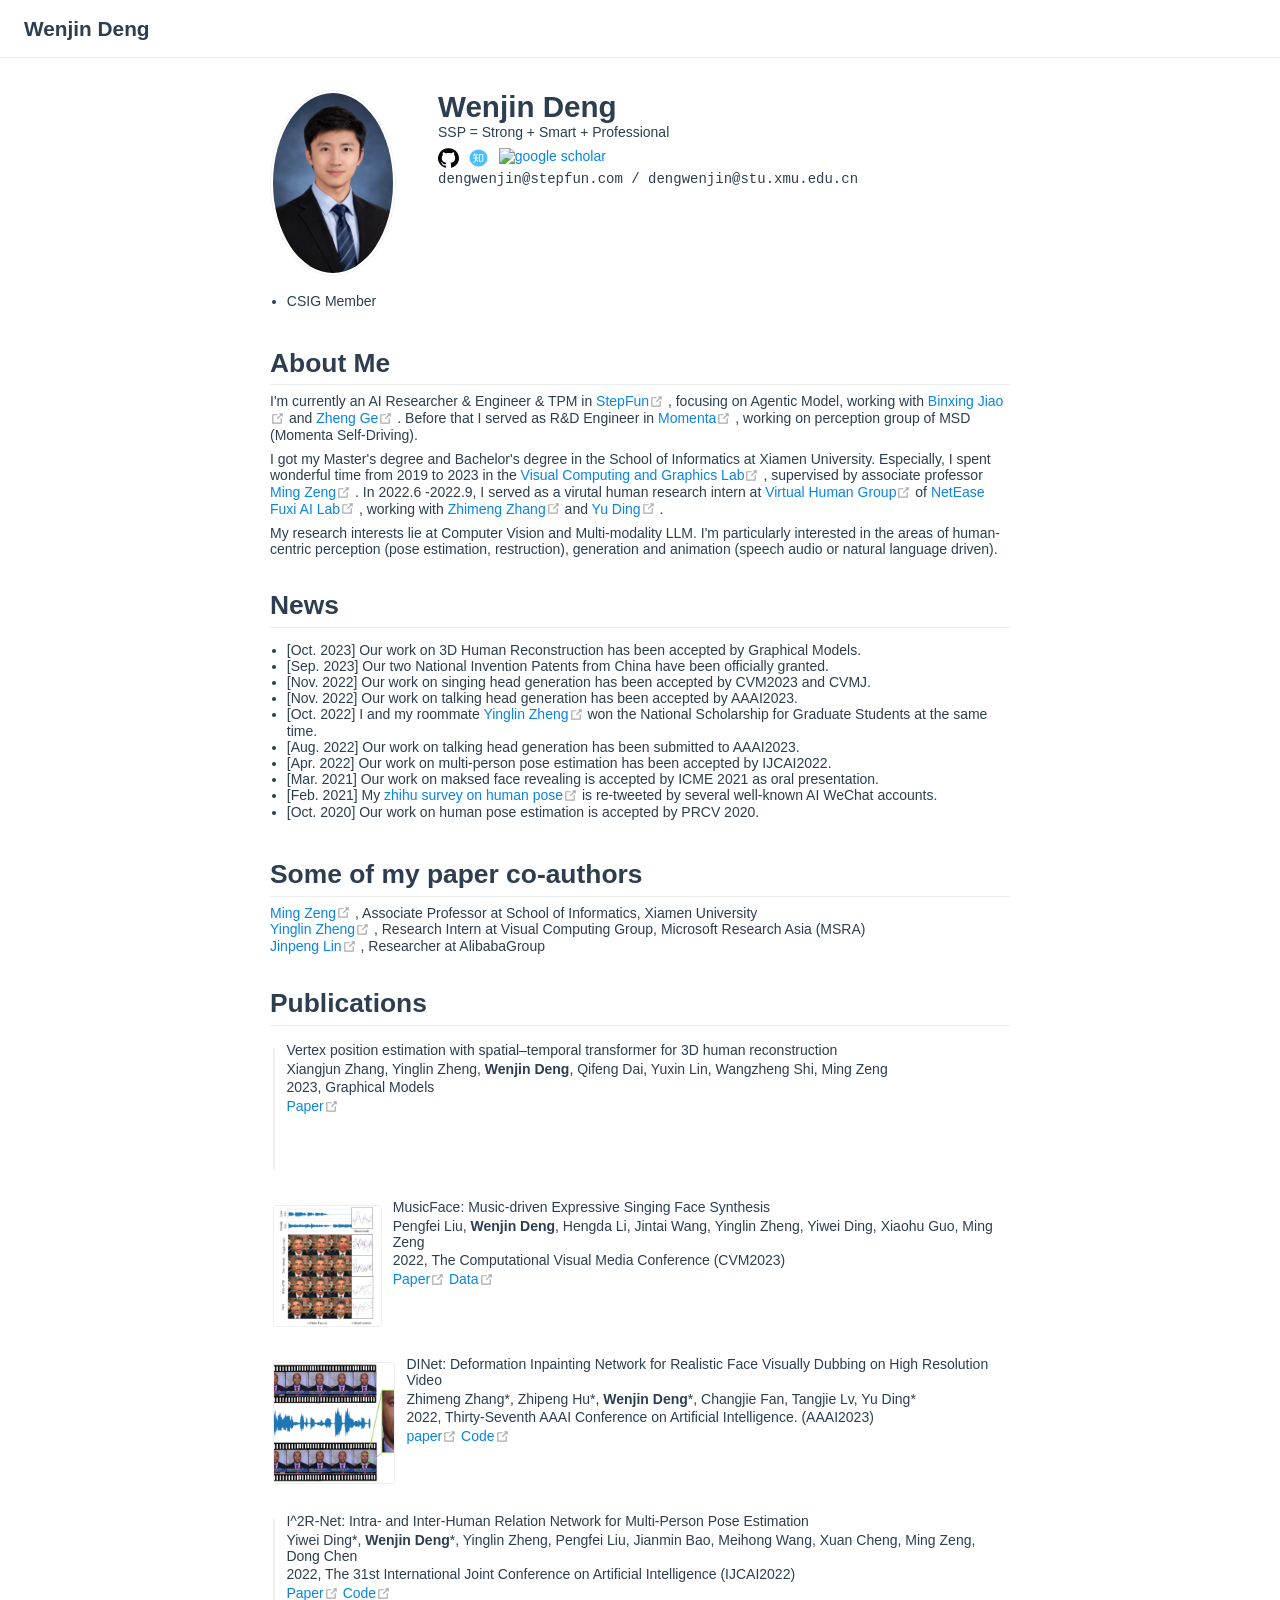
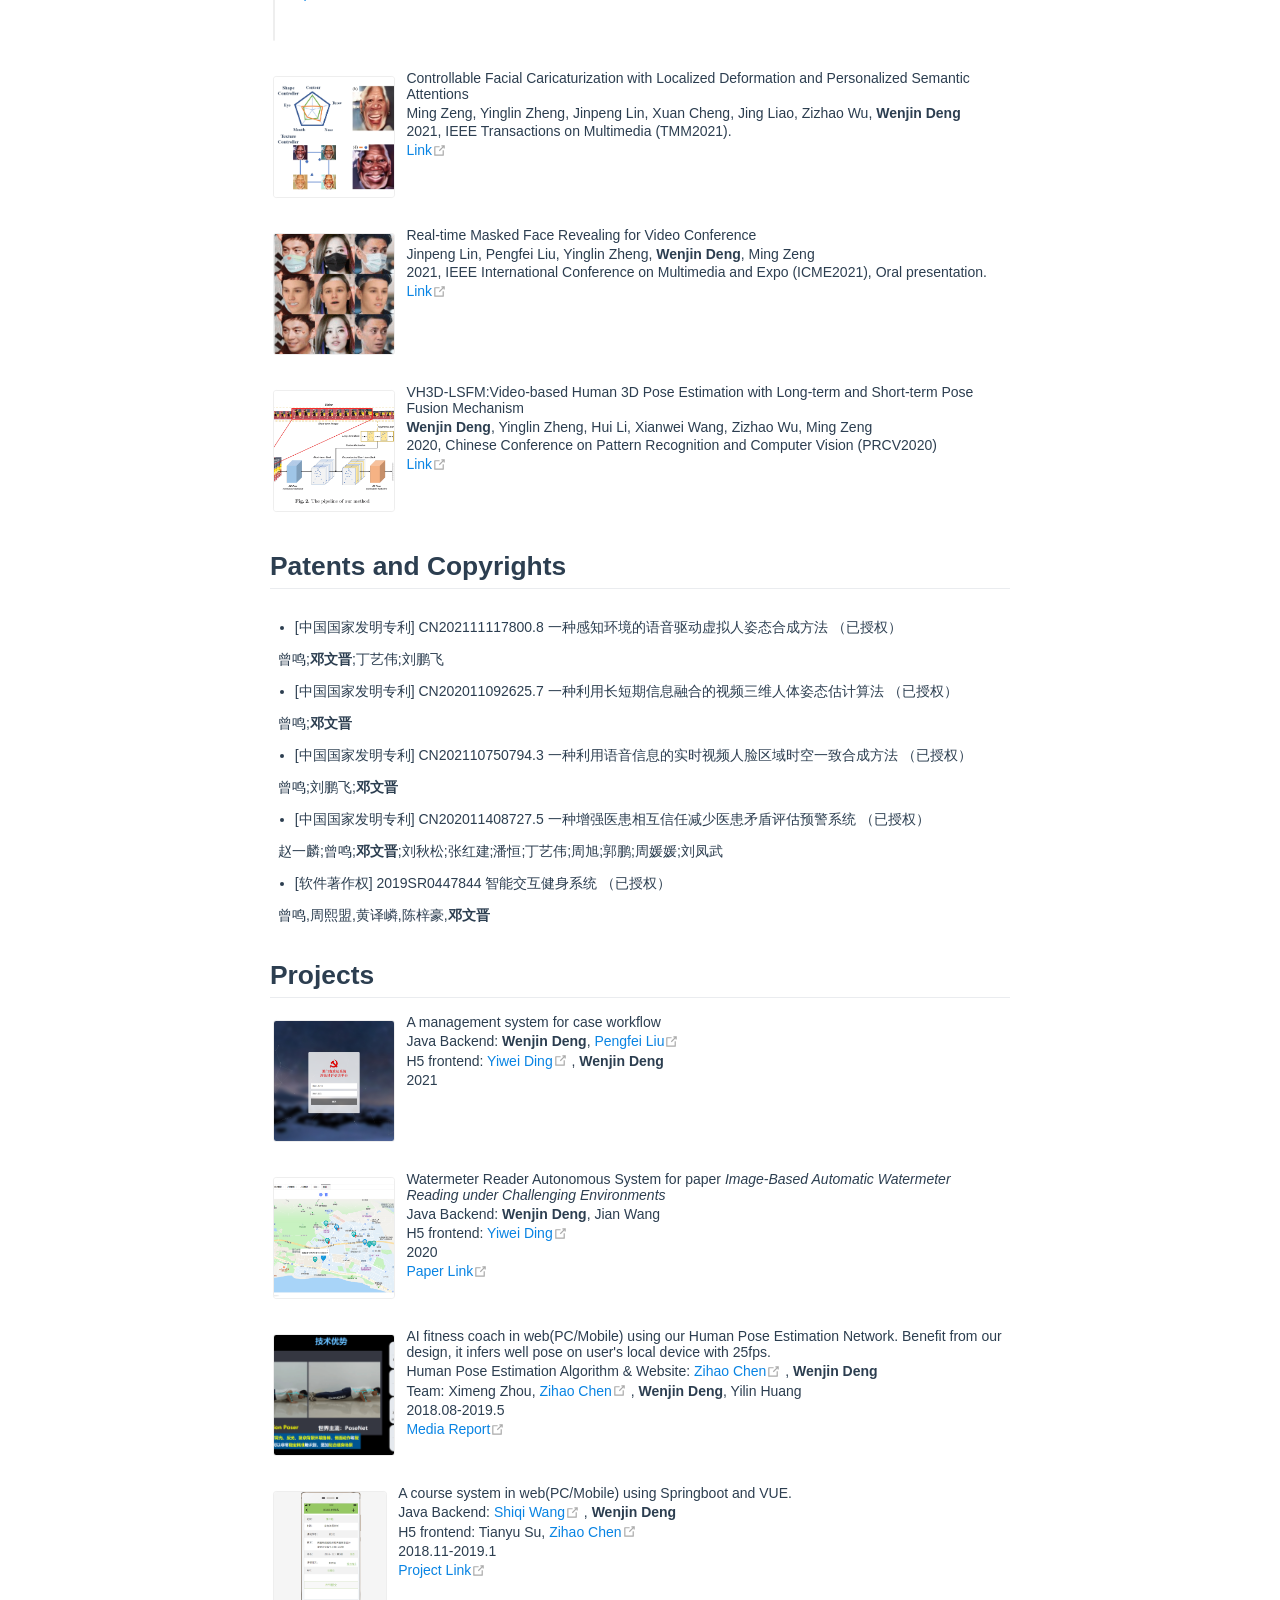
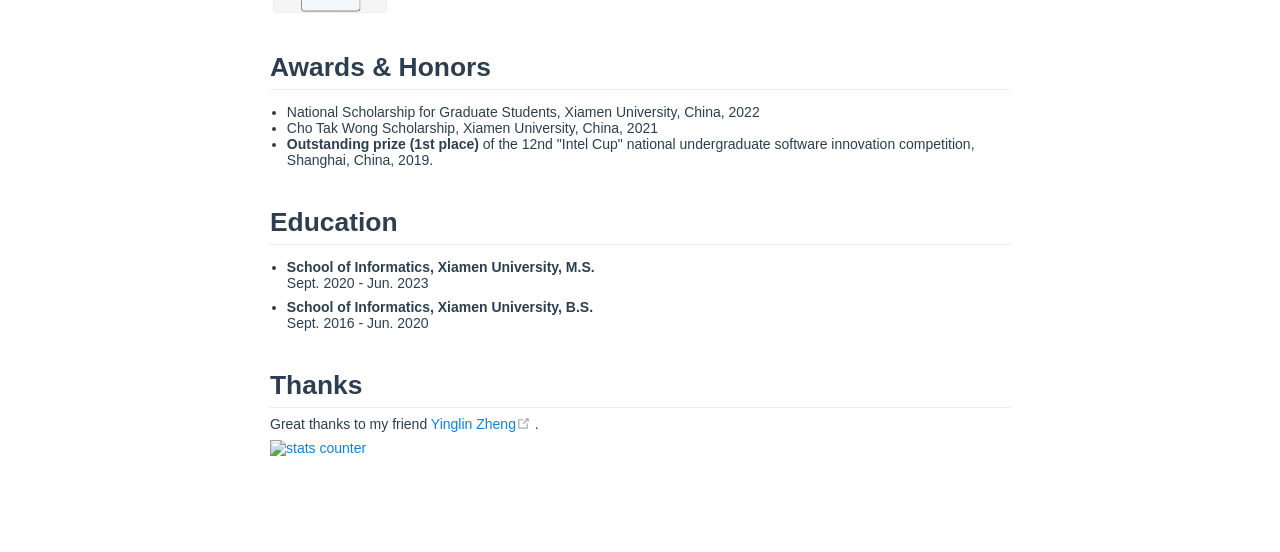
==== commit 30e882be: "Auto deploy from Github Actions" ====
--- a/index.html
+++ b/index.html
@@ -8,16 +8,16 @@
     <link rel="icon" href="/logo.png">
     <meta name="description" content="">
     
-    <link rel="preload" href="/assets/css/0.styles.cebb0caa.css" as="style"><link rel="preload" href="/assets/js/app.426218f9.js" as="script"><link rel="preload" href="/assets/js/2.88069b20.js" as="script"><link rel="preload" href="/assets/js/9.4ea48166.js" as="script"><link rel="preload" href="/assets/js/4.d7191dd2.js" as="script"><link rel="preload" href="/assets/js/5.2e387d59.js" as="script"><link rel="prefetch" href="/assets/js/10.85b54cc0.js"><link rel="prefetch" href="/assets/js/11.3e9c2201.js"><link rel="prefetch" href="/assets/js/12.8057db4f.js"><link rel="prefetch" href="/assets/js/13.c0a07264.js"><link rel="prefetch" href="/assets/js/14.ed1f07b1.js"><link rel="prefetch" href="/assets/js/15.b486dd53.js"><link rel="prefetch" href="/assets/js/16.2b8a7553.js"><link rel="prefetch" href="/assets/js/17.bcd8e684.js"><link rel="prefetch" href="/assets/js/3.adf3050e.js"><link rel="prefetch" href="/assets/js/6.30799bdd.js"><link rel="prefetch" href="/assets/js/7.ef952c4c.js"><link rel="prefetch" href="/assets/js/8.8d87cdd2.js">
+    <link rel="preload" href="/assets/css/0.styles.cebb0caa.css" as="style"><link rel="preload" href="/assets/js/app.4e92b8ea.js" as="script"><link rel="preload" href="/assets/js/2.88069b20.js" as="script"><link rel="preload" href="/assets/js/9.9ff797e2.js" as="script"><link rel="preload" href="/assets/js/4.d7191dd2.js" as="script"><link rel="preload" href="/assets/js/5.2e387d59.js" as="script"><link rel="prefetch" href="/assets/js/10.85b54cc0.js"><link rel="prefetch" href="/assets/js/11.3e9c2201.js"><link rel="prefetch" href="/assets/js/12.8057db4f.js"><link rel="prefetch" href="/assets/js/13.c0a07264.js"><link rel="prefetch" href="/assets/js/14.3eb0dfa2.js"><link rel="prefetch" href="/assets/js/15.b486dd53.js"><link rel="prefetch" href="/assets/js/16.1aae62ce.js"><link rel="prefetch" href="/assets/js/17.bcd8e684.js"><link rel="prefetch" href="/assets/js/3.adf3050e.js"><link rel="prefetch" href="/assets/js/6.30799bdd.js"><link rel="prefetch" href="/assets/js/7.ef952c4c.js"><link rel="prefetch" href="/assets/js/8.8d87cdd2.js">
     <link rel="stylesheet" href="/assets/css/0.styles.cebb0caa.css">
   </head>
   <body>
-    <div id="app" data-server-rendered="true"><div class="theme-container no-sidebar home-page"><header class="navbar"><div class="sidebar-button"><svg xmlns="http://www.w3.org/2000/svg" aria-hidden="true" role="img" viewBox="0 0 448 512" class="icon"><path fill="currentColor" d="M436 124H12c-6.627 0-12-5.373-12-12V80c0-6.627 5.373-12 12-12h424c6.627 0 12 5.373 12 12v32c0 6.627-5.373 12-12 12zm0 160H12c-6.627 0-12-5.373-12-12v-32c0-6.627 5.373-12 12-12h424c6.627 0 12 5.373 12 12v32c0 6.627-5.373 12-12 12zm0 160H12c-6.627 0-12-5.373-12-12v-32c0-6.627 5.373-12 12-12h424c6.627 0 12 5.373 12 12v32c0 6.627-5.373 12-12 12z"></path></svg></div> <a href="/" aria-current="page" class="home-link router-link-exact-active router-link-active"><!----> <span class="site-name">Wenjin Deng</span></a> <div class="links"><!----> <!----></div></header> <div class="sidebar-mask"></div> <aside class="sidebar"><!---->  <!----> </aside> <main class="page"> <div class="theme-default-content content__default"><div class="profile"><div class="image"><img src="/profile4.jpg" alt></div> <div class="info"><div class="name">
+    <div id="app" data-server-rendered="true"><div class="theme-container no-sidebar home-page"><header class="navbar"><div class="sidebar-button"><svg xmlns="http://www.w3.org/2000/svg" aria-hidden="true" role="img" viewBox="0 0 448 512" class="icon"><path fill="currentColor" d="M436 124H12c-6.627 0-12-5.373-12-12V80c0-6.627 5.373-12 12-12h424c6.627 0 12 5.373 12 12v32c0 6.627-5.373 12-12 12zm0 160H12c-6.627 0-12-5.373-12-12v-32c0-6.627 5.373-12 12-12h424c6.627 0 12 5.373 12 12v32c0 6.627-5.373 12-12 12zm0 160H12c-6.627 0-12-5.373-12-12v-32c0-6.627 5.373-12 12-12h424c6.627 0 12 5.373 12 12v32c0 6.627-5.373 12-12 12z"></path></svg></div> <a href="/" aria-current="page" class="home-link router-link-exact-active router-link-active"><!----> <span class="site-name">Wenjin Deng</span></a> <div class="links"><!----> <!----></div></header> <div class="sidebar-mask"></div> <aside class="sidebar"><!---->  <!----> </aside> <main class="page"> <div class="theme-default-content content__default"><div class="profile"><div class="image"><img src="/profile_dwj_gpt_2_tiny.png" alt></div> <div class="info"><div class="name">
       Wenjin Deng
-    </div> <div class="bio"><p>SSP = Strong + Smart + Professional</p></div> <div class="socials"><div><a href="https://github.com/WinstonDeng" target="_blank"><img src="/icons/github.svg" alt="github" title="github"></a></div><div><a href="https://www.zhihu.com/people/deng-wen-jin-36-27/posts" target="_blank"><img src="/icons/zhihu.svg" alt="zhihu" title="zhihu"></a></div><div><a href="https://scholar.google.com/citations?user=xi3HtBUAAAAJ&amp;hl=zh-CN" target="_blank"><img src="/icons/google-scholar.svg" alt="google scholar" title="google scholar"></a></div></div> <div class="contact"><div title="Contact me" class="email">dengwenjin@stepfun.com / dengwenjin@stu.xmu.edu.cn</div></div> <!----></div></div> <ul><li>CSIG Member</li></ul> <h2 id="about-me">About Me</h2> <p>I'm currently Vision Algorithm Researcher in <a href="https://www.stepfun.com/" target="_blank" rel="noopener noreferrer">StepFun<span><svg xmlns="http://www.w3.org/2000/svg" aria-hidden="true" focusable="false" x="0px" y="0px" viewBox="0 0 100 100" width="15" height="15" class="icon outbound"><path fill="currentColor" d="M18.8,85.1h56l0,0c2.2,0,4-1.8,4-4v-32h-8v28h-48v-48h28v-8h-32l0,0c-2.2,0-4,1.8-4,4v56C14.8,83.3,16.6,85.1,18.8,85.1z"></path> <polygon fill="currentColor" points="45.7,48.7 51.3,54.3 77.2,28.5 77.2,37.2 85.2,37.2 85.2,14.9 62.8,14.9 62.8,22.9 71.5,22.9"></polygon></svg> <span class="sr-only">(opens new window)</span></span></a>, working with <a href="https://scholar.google.com/citations?user=tAAjbqgAAAAJ&amp;hl=zh-CN&amp;oi=ao" target="_blank" rel="noopener noreferrer">Binxing Jiao<span><svg xmlns="http://www.w3.org/2000/svg" aria-hidden="true" focusable="false" x="0px" y="0px" viewBox="0 0 100 100" width="15" height="15" class="icon outbound"><path fill="currentColor" d="M18.8,85.1h56l0,0c2.2,0,4-1.8,4-4v-32h-8v28h-48v-48h28v-8h-32l0,0c-2.2,0-4,1.8-4,4v56C14.8,83.3,16.6,85.1,18.8,85.1z"></path> <polygon fill="currentColor" points="45.7,48.7 51.3,54.3 77.2,28.5 77.2,37.2 85.2,37.2 85.2,14.9 62.8,14.9 62.8,22.9 71.5,22.9"></polygon></svg> <span class="sr-only">(opens new window)</span></span></a> and <a href="#">Yanan Wei</a>. Before that I was served as R&amp;D Engineer in <a href="https://www.momenta.cn/en/" target="_blank" rel="noopener noreferrer">Momenta<span><svg xmlns="http://www.w3.org/2000/svg" aria-hidden="true" focusable="false" x="0px" y="0px" viewBox="0 0 100 100" width="15" height="15" class="icon outbound"><path fill="currentColor" d="M18.8,85.1h56l0,0c2.2,0,4-1.8,4-4v-32h-8v28h-48v-48h28v-8h-32l0,0c-2.2,0-4,1.8-4,4v56C14.8,83.3,16.6,85.1,18.8,85.1z"></path> <polygon fill="currentColor" points="45.7,48.7 51.3,54.3 77.2,28.5 77.2,37.2 85.2,37.2 85.2,14.9 62.8,14.9 62.8,22.9 71.5,22.9"></polygon></svg> <span class="sr-only">(opens new window)</span></span></a>, working on perception group of MSD (Momenta Self-Driving).</p> <p>I got my Master's degree and Bachelor's degree in the School of Informatics at Xiamen University. Especially, I spent wonderful time from 2019 to 2023 in the <a href="https://vcg.xmu.edu.cn/" target="_blank" rel="noopener noreferrer">Visual Computing and Graphics Lab<span><svg xmlns="http://www.w3.org/2000/svg" aria-hidden="true" focusable="false" x="0px" y="0px" viewBox="0 0 100 100" width="15" height="15" class="icon outbound"><path fill="currentColor" d="M18.8,85.1h56l0,0c2.2,0,4-1.8,4-4v-32h-8v28h-48v-48h28v-8h-32l0,0c-2.2,0-4,1.8-4,4v56C14.8,83.3,16.6,85.1,18.8,85.1z"></path> <polygon fill="currentColor" points="45.7,48.7 51.3,54.3 77.2,28.5 77.2,37.2 85.2,37.2 85.2,14.9 62.8,14.9 62.8,22.9 71.5,22.9"></polygon></svg> <span class="sr-only">(opens new window)</span></span></a>, supervised by associate professor <a href="http://mingzeng.xyz/" target="_blank" rel="noopener noreferrer">Ming Zeng<span><svg xmlns="http://www.w3.org/2000/svg" aria-hidden="true" focusable="false" x="0px" y="0px" viewBox="0 0 100 100" width="15" height="15" class="icon outbound"><path fill="currentColor" d="M18.8,85.1h56l0,0c2.2,0,4-1.8,4-4v-32h-8v28h-48v-48h28v-8h-32l0,0c-2.2,0-4,1.8-4,4v56C14.8,83.3,16.6,85.1,18.8,85.1z"></path> <polygon fill="currentColor" points="45.7,48.7 51.3,54.3 77.2,28.5 77.2,37.2 85.2,37.2 85.2,14.9 62.8,14.9 62.8,22.9 71.5,22.9"></polygon></svg> <span class="sr-only">(opens new window)</span></span></a>. In 2022.6 -2022.9, I served as a virutal human research intern at <a href="https://fuxivirtualhuman.github.io/" target="_blank" rel="noopener noreferrer">Virtual Human Group<span><svg xmlns="http://www.w3.org/2000/svg" aria-hidden="true" focusable="false" x="0px" y="0px" viewBox="0 0 100 100" width="15" height="15" class="icon outbound"><path fill="currentColor" d="M18.8,85.1h56l0,0c2.2,0,4-1.8,4-4v-32h-8v28h-48v-48h28v-8h-32l0,0c-2.2,0-4,1.8-4,4v56C14.8,83.3,16.6,85.1,18.8,85.1z"></path> <polygon fill="currentColor" points="45.7,48.7 51.3,54.3 77.2,28.5 77.2,37.2 85.2,37.2 85.2,14.9 62.8,14.9 62.8,22.9 71.5,22.9"></polygon></svg> <span class="sr-only">(opens new window)</span></span></a> of <a href="https://fuxi.163.com/" target="_blank" rel="noopener noreferrer">NetEase Fuxi AI Lab<span><svg xmlns="http://www.w3.org/2000/svg" aria-hidden="true" focusable="false" x="0px" y="0px" viewBox="0 0 100 100" width="15" height="15" class="icon outbound"><path fill="currentColor" d="M18.8,85.1h56l0,0c2.2,0,4-1.8,4-4v-32h-8v28h-48v-48h28v-8h-32l0,0c-2.2,0-4,1.8-4,4v56C14.8,83.3,16.6,85.1,18.8,85.1z"></path> <polygon fill="currentColor" points="45.7,48.7 51.3,54.3 77.2,28.5 77.2,37.2 85.2,37.2 85.2,14.9 62.8,14.9 62.8,22.9 71.5,22.9"></polygon></svg> <span class="sr-only">(opens new window)</span></span></a>, working with <a href="https://scholar.google.com/citations?user=FGRtKVoAAAAJ&amp;hl=zh-CN&amp;oi=ao" target="_blank" rel="noopener noreferrer">Zhimeng Zhang<span><svg xmlns="http://www.w3.org/2000/svg" aria-hidden="true" focusable="false" x="0px" y="0px" viewBox="0 0 100 100" width="15" height="15" class="icon outbound"><path fill="currentColor" d="M18.8,85.1h56l0,0c2.2,0,4-1.8,4-4v-32h-8v28h-48v-48h28v-8h-32l0,0c-2.2,0-4,1.8-4,4v56C14.8,83.3,16.6,85.1,18.8,85.1z"></path> <polygon fill="currentColor" points="45.7,48.7 51.3,54.3 77.2,28.5 77.2,37.2 85.2,37.2 85.2,14.9 62.8,14.9 62.8,22.9 71.5,22.9"></polygon></svg> <span class="sr-only">(opens new window)</span></span></a> and <a href="https://scholar.google.com/citations?hl=zh-CN&amp;user=T9Vd-rcAAAAJ&amp;view_op=list_works&amp;sortby=pubdate" target="_blank" rel="noopener noreferrer">Yu Ding<span><svg xmlns="http://www.w3.org/2000/svg" aria-hidden="true" focusable="false" x="0px" y="0px" viewBox="0 0 100 100" width="15" height="15" class="icon outbound"><path fill="currentColor" d="M18.8,85.1h56l0,0c2.2,0,4-1.8,4-4v-32h-8v28h-48v-48h28v-8h-32l0,0c-2.2,0-4,1.8-4,4v56C14.8,83.3,16.6,85.1,18.8,85.1z"></path> <polygon fill="currentColor" points="45.7,48.7 51.3,54.3 77.2,28.5 77.2,37.2 85.2,37.2 85.2,14.9 62.8,14.9 62.8,22.9 71.5,22.9"></polygon></svg> <span class="sr-only">(opens new window)</span></span></a>.</p> <p>My research interests lie at Computer Vision and Multi-modality LLM. I'm particularly interested in the areas of human-centric perception (pose estimation, restruction), generation and animation (speech audio or natural language driven).</p> <h2 id="news">News</h2> <ul><li>[Oct. 2023] Our work on 3D Human Reconstruction has been accepted by Graphical Models.</li> <li>[Sep. 2023] Our two National Invention Patents from China have been officially granted.</li> <li>[Nov. 2022] Our work on singing head generation has been accepted by CVM2023 and CVMJ.</li> <li>[Nov. 2022] Our work on talking head generation has been accepted by AAAI2023.</li> <li>[Oct. 2022] I and my roommate <a href="https://yinglinzheng.netlify.app/" target="_blank" rel="noopener noreferrer">Yinglin Zheng<span><svg xmlns="http://www.w3.org/2000/svg" aria-hidden="true" focusable="false" x="0px" y="0px" viewBox="0 0 100 100" width="15" height="15" class="icon outbound"><path fill="currentColor" d="M18.8,85.1h56l0,0c2.2,0,4-1.8,4-4v-32h-8v28h-48v-48h28v-8h-32l0,0c-2.2,0-4,1.8-4,4v56C14.8,83.3,16.6,85.1,18.8,85.1z"></path> <polygon fill="currentColor" points="45.7,48.7 51.3,54.3 77.2,28.5 77.2,37.2 85.2,37.2 85.2,14.9 62.8,14.9 62.8,22.9 71.5,22.9"></polygon></svg> <span class="sr-only">(opens new window)</span></span></a> won the National Scholarship for Graduate Students at the same time.</li> <li>[Aug. 2022] Our work on talking head generation has been submitted to AAAI2023.</li> <li>[Apr. 2022] Our work on multi-person pose estimation has been accepted by IJCAI2022.</li> <li>[Mar. 2021] Our work on maksed face revealing is accepted by ICME 2021 as oral presentation.</li> <li>[Feb. 2021] My <a href="https://mp.weixin.qq.com/s/PNcclVdReiay5LXvlgMEyA" target="_blank" rel="noopener noreferrer">zhihu survey on human pose<span><svg xmlns="http://www.w3.org/2000/svg" aria-hidden="true" focusable="false" x="0px" y="0px" viewBox="0 0 100 100" width="15" height="15" class="icon outbound"><path fill="currentColor" d="M18.8,85.1h56l0,0c2.2,0,4-1.8,4-4v-32h-8v28h-48v-48h28v-8h-32l0,0c-2.2,0-4,1.8-4,4v56C14.8,83.3,16.6,85.1,18.8,85.1z"></path> <polygon fill="currentColor" points="45.7,48.7 51.3,54.3 77.2,28.5 77.2,37.2 85.2,37.2 85.2,14.9 62.8,14.9 62.8,22.9 71.5,22.9"></polygon></svg> <span class="sr-only">(opens new window)</span></span></a> is re-tweeted by several well-known AI WeChat accounts.</li> <li>[Oct. 2020] Our work on human pose estimation is accepted by PRCV 2020.</li></ul> <h2 id="some-of-my-paper-co-authors">Some of my paper co-authors</h2> <p><a href="http://mingzeng.xyz/" target="_blank" rel="noopener noreferrer">Ming Zeng<span><svg xmlns="http://www.w3.org/2000/svg" aria-hidden="true" focusable="false" x="0px" y="0px" viewBox="0 0 100 100" width="15" height="15" class="icon outbound"><path fill="currentColor" d="M18.8,85.1h56l0,0c2.2,0,4-1.8,4-4v-32h-8v28h-48v-48h28v-8h-32l0,0c-2.2,0-4,1.8-4,4v56C14.8,83.3,16.6,85.1,18.8,85.1z"></path> <polygon fill="currentColor" points="45.7,48.7 51.3,54.3 77.2,28.5 77.2,37.2 85.2,37.2 85.2,14.9 62.8,14.9 62.8,22.9 71.5,22.9"></polygon></svg> <span class="sr-only">(opens new window)</span></span></a>, Associate Professor at School of Informatics, Xiamen University <br> <a href="https://yinglinzheng.netlify.app/" target="_blank" rel="noopener noreferrer">Yinglin Zheng<span><svg xmlns="http://www.w3.org/2000/svg" aria-hidden="true" focusable="false" x="0px" y="0px" viewBox="0 0 100 100" width="15" height="15" class="icon outbound"><path fill="currentColor" d="M18.8,85.1h56l0,0c2.2,0,4-1.8,4-4v-32h-8v28h-48v-48h28v-8h-32l0,0c-2.2,0-4,1.8-4,4v56C14.8,83.3,16.6,85.1,18.8,85.1z"></path> <polygon fill="currentColor" points="45.7,48.7 51.3,54.3 77.2,28.5 77.2,37.2 85.2,37.2 85.2,14.9 62.8,14.9 62.8,22.9 71.5,22.9"></polygon></svg> <span class="sr-only">(opens new window)</span></span></a>, Research Intern at Visual Computing Group, Microsoft Research Asia (MSRA) <br> <a href="https://github.com/JPlin" target="_blank" rel="noopener noreferrer">Jinpeng Lin<span><svg xmlns="http://www.w3.org/2000/svg" aria-hidden="true" focusable="false" x="0px" y="0px" viewBox="0 0 100 100" width="15" height="15" class="icon outbound"><path fill="currentColor" d="M18.8,85.1h56l0,0c2.2,0,4-1.8,4-4v-32h-8v28h-48v-48h28v-8h-32l0,0c-2.2,0-4,1.8-4,4v56C14.8,83.3,16.6,85.1,18.8,85.1z"></path> <polygon fill="currentColor" points="45.7,48.7 51.3,54.3 77.2,28.5 77.2,37.2 85.2,37.2 85.2,14.9 62.8,14.9 62.8,22.9 71.5,22.9"></polygon></svg> <span class="sr-only">(opens new window)</span></span></a>, Researcher at AlibabaGroup <br></p> <h2 id="publications">Publications</h2> <div class="md-card"><div class="card-image"><img src="https://ars.els-cdn.com/content/image/1-s2.0-S1524070323000371-ga1_lrg.jpg" alt></div> <div class="card-content"><p>Vertex position estimation with spatial–temporal transformer for 3D human reconstruction</p> <p>Xiangjun Zhang, Yinglin Zheng, <strong>Wenjin Deng</strong>, Qifeng Dai, Yuxin Lin, Wangzheng Shi, Ming Zeng</p> <p>2023, Graphical Models</p> <p><a href="https://www.sciencedirect.com/science/article/pii/S1524070323000371" target="_blank" rel="noopener noreferrer">Paper<span><svg xmlns="http://www.w3.org/2000/svg" aria-hidden="true" focusable="false" x="0px" y="0px" viewBox="0 0 100 100" width="15" height="15" class="icon outbound"><path fill="currentColor" d="M18.8,85.1h56l0,0c2.2,0,4-1.8,4-4v-32h-8v28h-48v-48h28v-8h-32l0,0c-2.2,0-4,1.8-4,4v56C14.8,83.3,16.6,85.1,18.8,85.1z"></path> <polygon fill="currentColor" points="45.7,48.7 51.3,54.3 77.2,28.5 77.2,37.2 85.2,37.2 85.2,14.9 62.8,14.9 62.8,22.9 71.5,22.9"></polygon></svg> <span class="sr-only">(opens new window)</span></span></a></p></div></div> <div class="md-card"><div class="card-image"><img src="/musicface.png" alt></div> <div class="card-content"><p>MusicFace: Music-driven Expressive Singing Face Synthesis</p> <p>Pengfei Liu, <strong>Wenjin Deng</strong>, Hengda Li, Jintai Wang, Yinglin Zheng, Yiwei Ding, Xiaohu Guo, Ming Zeng</p> <p>2022, The Computational Visual Media Conference (CVM2023)</p> <p><a href="https://arxiv.org/pdf/2303.14044.pdf" target="_blank" rel="noopener noreferrer">Paper<span><svg xmlns="http://www.w3.org/2000/svg" aria-hidden="true" focusable="false" x="0px" y="0px" viewBox="0 0 100 100" width="15" height="15" class="icon outbound"><path fill="currentColor" d="M18.8,85.1h56l0,0c2.2,0,4-1.8,4-4v-32h-8v28h-48v-48h28v-8h-32l0,0c-2.2,0-4,1.8-4,4v56C14.8,83.3,16.6,85.1,18.8,85.1z"></path> <polygon fill="currentColor" points="45.7,48.7 51.3,54.3 77.2,28.5 77.2,37.2 85.2,37.2 85.2,14.9 62.8,14.9 62.8,22.9 71.5,22.9"></polygon></svg> <span class="sr-only">(opens new window)</span></span></a> <a href="https://vcg.xmu.edu.cn/datasets/singingface/index.html" target="_blank" rel="noopener noreferrer">Data<span><svg xmlns="http://www.w3.org/2000/svg" aria-hidden="true" focusable="false" x="0px" y="0px" viewBox="0 0 100 100" width="15" height="15" class="icon outbound"><path fill="currentColor" d="M18.8,85.1h56l0,0c2.2,0,4-1.8,4-4v-32h-8v28h-48v-48h28v-8h-32l0,0c-2.2,0-4,1.8-4,4v56C14.8,83.3,16.6,85.1,18.8,85.1z"></path> <polygon fill="currentColor" points="45.7,48.7 51.3,54.3 77.2,28.5 77.2,37.2 85.2,37.2 85.2,14.9 62.8,14.9 62.8,22.9 71.5,22.9"></polygon></svg> <span class="sr-only">(opens new window)</span></span></a></p></div></div> <div class="md-card"><div class="card-image"><img src="/DINet.png" alt></div> <div class="card-content"><p>DINet: Deformation Inpainting Network for Realistic Face Visually Dubbing on High Resolution Video</p> <p>Zhimeng Zhang*, Zhipeng Hu*, <strong>Wenjin Deng</strong>*, Changjie Fan, Tangjie Lv, Yu Ding*</p> <p>2022, Thirty-Seventh AAAI Conference on Artificial Intelligence. (AAAI2023)</p> <p><a href="https://fuxivirtualhuman.github.io/pdf/AAAI2023_FaceDubbing.pdf" target="_blank" rel="noopener noreferrer">paper<span><svg xmlns="http://www.w3.org/2000/svg" aria-hidden="true" focusable="false" x="0px" y="0px" viewBox="0 0 100 100" width="15" height="15" class="icon outbound"><path fill="currentColor" d="M18.8,85.1h56l0,0c2.2,0,4-1.8,4-4v-32h-8v28h-48v-48h28v-8h-32l0,0c-2.2,0-4,1.8-4,4v56C14.8,83.3,16.6,85.1,18.8,85.1z"></path> <polygon fill="currentColor" points="45.7,48.7 51.3,54.3 77.2,28.5 77.2,37.2 85.2,37.2 85.2,14.9 62.8,14.9 62.8,22.9 71.5,22.9"></polygon></svg> <span class="sr-only">(opens new window)</span></span></a> <a href="https://github.com/MRzzm/DINet" target="_blank" rel="noopener noreferrer">Code<span><svg xmlns="http://www.w3.org/2000/svg" aria-hidden="true" focusable="false" x="0px" y="0px" viewBox="0 0 100 100" width="15" height="15" class="icon outbound"><path fill="currentColor" d="M18.8,85.1h56l0,0c2.2,0,4-1.8,4-4v-32h-8v28h-48v-48h28v-8h-32l0,0c-2.2,0-4,1.8-4,4v56C14.8,83.3,16.6,85.1,18.8,85.1z"></path> <polygon fill="currentColor" points="45.7,48.7 51.3,54.3 77.2,28.5 77.2,37.2 85.2,37.2 85.2,14.9 62.8,14.9 62.8,22.9 71.5,22.9"></polygon></svg> <span class="sr-only">(opens new window)</span></span></a></p></div></div> <div class="md-card"><div class="card-image"><img src="https://s1.ax1x.com/2022/04/21/LyGJKK.png" alt></div> <div class="card-content"><p>I^2R-Net: Intra- and Inter-Human Relation Network for Multi-Person Pose Estimation</p> <p>Yiwei Ding*, <strong>Wenjin Deng</strong>*, Yinglin Zheng, Pengfei Liu, Jianmin Bao, Meihong Wang, Xuan Cheng, Ming Zeng, Dong Chen</p> <p>2022, The 31st International Joint Conference on Artificial Intelligence (IJCAI2022)</p> <p><a href="https://arxiv.org/pdf/2206.10892.pdf" target="_blank" rel="noopener noreferrer">Paper<span><svg xmlns="http://www.w3.org/2000/svg" aria-hidden="true" focusable="false" x="0px" y="0px" viewBox="0 0 100 100" width="15" height="15" class="icon outbound"><path fill="currentColor" d="M18.8,85.1h56l0,0c2.2,0,4-1.8,4-4v-32h-8v28h-48v-48h28v-8h-32l0,0c-2.2,0-4,1.8-4,4v56C14.8,83.3,16.6,85.1,18.8,85.1z"></path> <polygon fill="currentColor" points="45.7,48.7 51.3,54.3 77.2,28.5 77.2,37.2 85.2,37.2 85.2,14.9 62.8,14.9 62.8,22.9 71.5,22.9"></polygon></svg> <span class="sr-only">(opens new window)</span></span></a> <a href="https://github.com/leijue222/Intra-and-Inter-Human-Relation-Network-for-MPEE" target="_blank" rel="noopener noreferrer">Code<span><svg xmlns="http://www.w3.org/2000/svg" aria-hidden="true" focusable="false" x="0px" y="0px" viewBox="0 0 100 100" width="15" height="15" class="icon outbound"><path fill="currentColor" d="M18.8,85.1h56l0,0c2.2,0,4-1.8,4-4v-32h-8v28h-48v-48h28v-8h-32l0,0c-2.2,0-4,1.8-4,4v56C14.8,83.3,16.6,85.1,18.8,85.1z"></path> <polygon fill="currentColor" points="45.7,48.7 51.3,54.3 77.2,28.5 77.2,37.2 85.2,37.2 85.2,14.9 62.8,14.9 62.8,22.9 71.5,22.9"></polygon></svg> <span class="sr-only">(opens new window)</span></span></a></p></div></div> <div class="md-card"><div class="card-image"><img src="/projects/contrable.png" alt></div> <div class="card-content"><p>Controllable Facial Caricaturization with Localized Deformation and Personalized Semantic Attentions</p> <p>Ming Zeng, Yinglin Zheng, Jinpeng Lin,  Xuan Cheng, Jing Liao, Zizhao Wu, <strong>Wenjin Deng</strong></p> <p>2021, IEEE Transactions on Multimedia (TMM2021).</p> <p><a href="https://ieeexplore.ieee.org/document/9535294" target="_blank" rel="noopener noreferrer">Link<span><svg xmlns="http://www.w3.org/2000/svg" aria-hidden="true" focusable="false" x="0px" y="0px" viewBox="0 0 100 100" width="15" height="15" class="icon outbound"><path fill="currentColor" d="M18.8,85.1h56l0,0c2.2,0,4-1.8,4-4v-32h-8v28h-48v-48h28v-8h-32l0,0c-2.2,0-4,1.8-4,4v56C14.8,83.3,16.6,85.1,18.8,85.1z"></path> <polygon fill="currentColor" points="45.7,48.7 51.3,54.3 77.2,28.5 77.2,37.2 85.2,37.2 85.2,14.9 62.8,14.9 62.8,22.9 71.5,22.9"></polygon></svg> <span class="sr-only">(opens new window)</span></span></a></p></div></div> <div class="md-card"><div class="card-image"><img src="/projects/mask_face.png" alt></div> <div class="card-content"><p>Real-time Masked Face Revealing for Video Conference</p> <p>Jinpeng Lin, Pengfei Liu, Yinglin Zheng, <strong>Wenjin Deng</strong>, Ming Zeng</p> <p>2021, IEEE International Conference on Multimedia and Expo (ICME2021), Oral presentation.</p> <p><a href="https://ieeexplore.ieee.org/document/9428117" target="_blank" rel="noopener noreferrer">Link<span><svg xmlns="http://www.w3.org/2000/svg" aria-hidden="true" focusable="false" x="0px" y="0px" viewBox="0 0 100 100" width="15" height="15" class="icon outbound"><path fill="currentColor" d="M18.8,85.1h56l0,0c2.2,0,4-1.8,4-4v-32h-8v28h-48v-48h28v-8h-32l0,0c-2.2,0-4,1.8-4,4v56C14.8,83.3,16.6,85.1,18.8,85.1z"></path> <polygon fill="currentColor" points="45.7,48.7 51.3,54.3 77.2,28.5 77.2,37.2 85.2,37.2 85.2,14.9 62.8,14.9 62.8,22.9 71.5,22.9"></polygon></svg> <span class="sr-only">(opens new window)</span></span></a></p></div></div> <div class="md-card"><div class="card-image"><img src="/projects/vh3d.png" alt></div> <div class="card-content"><p>VH3D-LSFM:Video-based Human 3D Pose Estimation with Long-term and Short-term Pose Fusion Mechanism</p> <p><strong>Wenjin Deng</strong>, Yinglin Zheng, Hui Li, Xianwei Wang, Zizhao Wu, Ming Zeng</p> <p>2020, Chinese Conference on Pattern Recognition and Computer Vision (PRCV2020)</p> <p><a href="https://link.springer.com/chapter/10.1007/978-3-030-60633-6_49" target="_blank" rel="noopener noreferrer">Link<span><svg xmlns="http://www.w3.org/2000/svg" aria-hidden="true" focusable="false" x="0px" y="0px" viewBox="0 0 100 100" width="15" height="15" class="icon outbound"><path fill="currentColor" d="M18.8,85.1h56l0,0c2.2,0,4-1.8,4-4v-32h-8v28h-48v-48h28v-8h-32l0,0c-2.2,0-4,1.8-4,4v56C14.8,83.3,16.6,85.1,18.8,85.1z"></path> <polygon fill="currentColor" points="45.7,48.7 51.3,54.3 77.2,28.5 77.2,37.2 85.2,37.2 85.2,14.9 62.8,14.9 62.8,22.9 71.5,22.9"></polygon></svg> <span class="sr-only">(opens new window)</span></span></a></p></div></div> <h2 id="patents-and-copyrights">Patents and Copyrights</h2> <div class="md-card"><!----> <div class="card-content"><ul><li>[中国国家发明专利] CN202111117800.8 一种感知环境的语音驱动虚拟人姿态合成方法 （已授权）</li></ul> <p>曾鸣;<strong>邓文晋</strong>;丁艺伟;刘鹏飞</p> <ul><li>[中国国家发明专利] CN202011092625.7 一种利用长短期信息融合的视频三维人体姿态估计算法 （已授权）</li></ul> <p>曾鸣;<strong>邓文晋</strong></p> <ul><li>[中国国家发明专利] CN202110750794.3 一种利用语音信息的实时视频人脸区域时空一致合成方法 （已授权）</li></ul> <p>曾鸣;刘鹏飞;<strong>邓文晋</strong></p> <ul><li>[中国国家发明专利] CN202011408727.5 一种增强医患相互信任减少医患矛盾评估预警系统 （已授权）</li></ul> <p>赵一麟;曾鸣;<strong>邓文晋</strong>;刘秋松;张红建;潘恒;丁艺伟;周旭;郭鹏;周媛媛;刘凤武</p> <ul><li>[软件著作权] 2019SR0447844 智能交互健身系统 （已授权）</li></ul> <p>曾鸣,周熙盟,黄译嶙,陈梓豪,<strong>邓文晋</strong></p></div></div> <h2 id="projects">Projects</h2> <div class="md-card"><div class="card-image"><img src="/projects/case.png" alt></div> <div class="card-content"><p>A management system for case workflow</p> <p>Java Backend: <strong>Wenjin Deng</strong>, <a href="https://github.com/BlacksLiu" target="_blank" rel="noopener noreferrer">Pengfei Liu<span><svg xmlns="http://www.w3.org/2000/svg" aria-hidden="true" focusable="false" x="0px" y="0px" viewBox="0 0 100 100" width="15" height="15" class="icon outbound"><path fill="currentColor" d="M18.8,85.1h56l0,0c2.2,0,4-1.8,4-4v-32h-8v28h-48v-48h28v-8h-32l0,0c-2.2,0-4,1.8-4,4v56C14.8,83.3,16.6,85.1,18.8,85.1z"></path> <polygon fill="currentColor" points="45.7,48.7 51.3,54.3 77.2,28.5 77.2,37.2 85.2,37.2 85.2,14.9 62.8,14.9 62.8,22.9 71.5,22.9"></polygon></svg> <span class="sr-only">(opens new window)</span></span></a></p> <p>H5 frontend: <a href="https://github.com/leijue222" target="_blank" rel="noopener noreferrer">Yiwei Ding<span><svg xmlns="http://www.w3.org/2000/svg" aria-hidden="true" focusable="false" x="0px" y="0px" viewBox="0 0 100 100" width="15" height="15" class="icon outbound"><path fill="currentColor" d="M18.8,85.1h56l0,0c2.2,0,4-1.8,4-4v-32h-8v28h-48v-48h28v-8h-32l0,0c-2.2,0-4,1.8-4,4v56C14.8,83.3,16.6,85.1,18.8,85.1z"></path> <polygon fill="currentColor" points="45.7,48.7 51.3,54.3 77.2,28.5 77.2,37.2 85.2,37.2 85.2,14.9 62.8,14.9 62.8,22.9 71.5,22.9"></polygon></svg> <span class="sr-only">(opens new window)</span></span></a>, <strong>Wenjin Deng</strong></p> <p>2021</p></div></div> <div class="md-card"><div class="card-image"><img src="/projects/watermeter.png" alt></div> <div class="card-content"><p>Watermeter Reader Autonomous System for paper <em>Image-Based Automatic Watermeter Reading under Challenging Environments</em></p> <p>Java Backend: <strong>Wenjin Deng</strong>, Jian Wang</p> <p>H5 frontend: <a href="https://github.com/leijue222" target="_blank" rel="noopener noreferrer">Yiwei Ding<span><svg xmlns="http://www.w3.org/2000/svg" aria-hidden="true" focusable="false" x="0px" y="0px" viewBox="0 0 100 100" width="15" height="15" class="icon outbound"><path fill="currentColor" d="M18.8,85.1h56l0,0c2.2,0,4-1.8,4-4v-32h-8v28h-48v-48h28v-8h-32l0,0c-2.2,0-4,1.8-4,4v56C14.8,83.3,16.6,85.1,18.8,85.1z"></path> <polygon fill="currentColor" points="45.7,48.7 51.3,54.3 77.2,28.5 77.2,37.2 85.2,37.2 85.2,14.9 62.8,14.9 62.8,22.9 71.5,22.9"></polygon></svg> <span class="sr-only">(opens new window)</span></span></a></p> <p>2020</p> <p><a href="https://www.mdpi.com/1424-8220/21/2/434" target="_blank" rel="noopener noreferrer">Paper Link<span><svg xmlns="http://www.w3.org/2000/svg" aria-hidden="true" focusable="false" x="0px" y="0px" viewBox="0 0 100 100" width="15" height="15" class="icon outbound"><path fill="currentColor" d="M18.8,85.1h56l0,0c2.2,0,4-1.8,4-4v-32h-8v28h-48v-48h28v-8h-32l0,0c-2.2,0-4,1.8-4,4v56C14.8,83.3,16.6,85.1,18.8,85.1z"></path> <polygon fill="currentColor" points="45.7,48.7 51.3,54.3 77.2,28.5 77.2,37.2 85.2,37.2 85.2,14.9 62.8,14.9 62.8,22.9 71.5,22.9"></polygon></svg> <span class="sr-only">(opens new window)</span></span></a></p></div></div> <div class="md-card"><div class="card-image"><img src="/projects/iFit.png" alt></div> <div class="card-content"><p>AI fitness coach in web(PC/Mobile) using our Human Pose Estimation Network. Benefit from our design, it infers well pose on user's local device with 25fps.</p> <p>Human Pose Estimation Algorithm &amp; Website: <a href="https://github.com/sppleHao" target="_blank" rel="noopener noreferrer">Zihao Chen<span><svg xmlns="http://www.w3.org/2000/svg" aria-hidden="true" focusable="false" x="0px" y="0px" viewBox="0 0 100 100" width="15" height="15" class="icon outbound"><path fill="currentColor" d="M18.8,85.1h56l0,0c2.2,0,4-1.8,4-4v-32h-8v28h-48v-48h28v-8h-32l0,0c-2.2,0-4,1.8-4,4v56C14.8,83.3,16.6,85.1,18.8,85.1z"></path> <polygon fill="currentColor" points="45.7,48.7 51.3,54.3 77.2,28.5 77.2,37.2 85.2,37.2 85.2,14.9 62.8,14.9 62.8,22.9 71.5,22.9"></polygon></svg> <span class="sr-only">(opens new window)</span></span></a>, <strong>Wenjin Deng</strong></p> <p>Team: Ximeng Zhou, <a href="https://github.com/sppleHao" target="_blank" rel="noopener noreferrer">Zihao Chen<span><svg xmlns="http://www.w3.org/2000/svg" aria-hidden="true" focusable="false" x="0px" y="0px" viewBox="0 0 100 100" width="15" height="15" class="icon outbound"><path fill="currentColor" d="M18.8,85.1h56l0,0c2.2,0,4-1.8,4-4v-32h-8v28h-48v-48h28v-8h-32l0,0c-2.2,0-4,1.8-4,4v56C14.8,83.3,16.6,85.1,18.8,85.1z"></path> <polygon fill="currentColor" points="45.7,48.7 51.3,54.3 77.2,28.5 77.2,37.2 85.2,37.2 85.2,14.9 62.8,14.9 62.8,22.9 71.5,22.9"></polygon></svg> <span class="sr-only">(opens new window)</span></span></a>, <strong>Wenjin Deng</strong>, Yilin Huang</p> <p>2018.08-2019.5</p> <p><a href="https://www.sohu.com/a/315247559_685340" target="_blank" rel="noopener noreferrer">Media Report<span><svg xmlns="http://www.w3.org/2000/svg" aria-hidden="true" focusable="false" x="0px" y="0px" viewBox="0 0 100 100" width="15" height="15" class="icon outbound"><path fill="currentColor" d="M18.8,85.1h56l0,0c2.2,0,4-1.8,4-4v-32h-8v28h-48v-48h28v-8h-32l0,0c-2.2,0-4,1.8-4,4v56C14.8,83.3,16.6,85.1,18.8,85.1z"></path> <polygon fill="currentColor" points="45.7,48.7 51.3,54.3 77.2,28.5 77.2,37.2 85.2,37.2 85.2,14.9 62.8,14.9 62.8,22.9 71.5,22.9"></polygon></svg> <span class="sr-only">(opens new window)</span></span></a></p></div></div> <div class="md-card"><div class="card-image"><img src="/projects/ooad.png" alt></div> <div class="card-content"><p>A course system in web(PC/Mobile) using Springboot and VUE.</p> <p>Java Backend: <a href="https://github.com/17Wang" target="_blank" rel="noopener noreferrer">Shiqi Wang<span><svg xmlns="http://www.w3.org/2000/svg" aria-hidden="true" focusable="false" x="0px" y="0px" viewBox="0 0 100 100" width="15" height="15" class="icon outbound"><path fill="currentColor" d="M18.8,85.1h56l0,0c2.2,0,4-1.8,4-4v-32h-8v28h-48v-48h28v-8h-32l0,0c-2.2,0-4,1.8-4,4v56C14.8,83.3,16.6,85.1,18.8,85.1z"></path> <polygon fill="currentColor" points="45.7,48.7 51.3,54.3 77.2,28.5 77.2,37.2 85.2,37.2 85.2,14.9 62.8,14.9 62.8,22.9 71.5,22.9"></polygon></svg> <span class="sr-only">(opens new window)</span></span></a>, <strong>Wenjin Deng</strong></p> <p>H5 frontend: Tianyu Su, <a href="https://github.com/sppleHao" target="_blank" rel="noopener noreferrer">Zihao Chen<span><svg xmlns="http://www.w3.org/2000/svg" aria-hidden="true" focusable="false" x="0px" y="0px" viewBox="0 0 100 100" width="15" height="15" class="icon outbound"><path fill="currentColor" d="M18.8,85.1h56l0,0c2.2,0,4-1.8,4-4v-32h-8v28h-48v-48h28v-8h-32l0,0c-2.2,0-4,1.8-4,4v56C14.8,83.3,16.6,85.1,18.8,85.1z"></path> <polygon fill="currentColor" points="45.7,48.7 51.3,54.3 77.2,28.5 77.2,37.2 85.2,37.2 85.2,14.9 62.8,14.9 62.8,22.9 71.5,22.9"></polygon></svg> <span class="sr-only">(opens new window)</span></span></a></p> <p>2018.11-2019.1</p> <p><a href="https://github.com/OOAD2-3/RBS" target="_blank" rel="noopener noreferrer">Project Link<span><svg xmlns="http://www.w3.org/2000/svg" aria-hidden="true" focusable="false" x="0px" y="0px" viewBox="0 0 100 100" width="15" height="15" class="icon outbound"><path fill="currentColor" d="M18.8,85.1h56l0,0c2.2,0,4-1.8,4-4v-32h-8v28h-48v-48h28v-8h-32l0,0c-2.2,0-4,1.8-4,4v56C14.8,83.3,16.6,85.1,18.8,85.1z"></path> <polygon fill="currentColor" points="45.7,48.7 51.3,54.3 77.2,28.5 77.2,37.2 85.2,37.2 85.2,14.9 62.8,14.9 62.8,22.9 71.5,22.9"></polygon></svg> <span class="sr-only">(opens new window)</span></span></a></p></div></div> <h2 id="awards-honors">Awards &amp; Honors</h2> <ul><li>National Scholarship for Graduate Students, Xiamen University, China, 2022</li> <li>Cho Tak Wong Scholarship, Xiamen University, China, 2021</li> <li><strong>Outstanding prize (1st place)</strong> of the 12nd &quot;Intel Cup&quot; national undergraduate software innovation competition, Shanghai, China, 2019.</li></ul> <h2 id="education">Education</h2> <ul><li><p><strong>School of Informatics, Xiamen University, M.S.</strong> <br>
+    </div> <div class="bio"><p>SSP = Strong + Smart + Professional</p></div> <div class="socials"><div><a href="https://github.com/WinstonDeng" target="_blank"><img src="/icons/github.svg" alt="github" title="github"></a></div><div><a href="https://www.zhihu.com/people/deng-wen-jin-36-27/posts" target="_blank"><img src="/icons/zhihu.svg" alt="zhihu" title="zhihu"></a></div><div><a href="https://scholar.google.com/citations?user=xi3HtBUAAAAJ&amp;hl=zh-CN" target="_blank"><img src="/icons/google-scholar.svg" alt="google scholar" title="google scholar"></a></div></div> <div class="contact"><div title="Contact me" class="email">dengwenjin@stepfun.com / dengwenjin@stu.xmu.edu.cn</div></div> <!----></div></div> <ul><li>CSIG Member</li></ul> <h2 id="about-me">About Me</h2> <p>I'm currently an AI Researcher &amp; Engineer &amp; TPM in <a href="https://www.stepfun.com/" target="_blank" rel="noopener noreferrer">StepFun<span><svg xmlns="http://www.w3.org/2000/svg" aria-hidden="true" focusable="false" x="0px" y="0px" viewBox="0 0 100 100" width="15" height="15" class="icon outbound"><path fill="currentColor" d="M18.8,85.1h56l0,0c2.2,0,4-1.8,4-4v-32h-8v28h-48v-48h28v-8h-32l0,0c-2.2,0-4,1.8-4,4v56C14.8,83.3,16.6,85.1,18.8,85.1z"></path> <polygon fill="currentColor" points="45.7,48.7 51.3,54.3 77.2,28.5 77.2,37.2 85.2,37.2 85.2,14.9 62.8,14.9 62.8,22.9 71.5,22.9"></polygon></svg> <span class="sr-only">(opens new window)</span></span></a>, focusing on Agentic Model, working with <a href="https://scholar.google.com/citations?user=tAAjbqgAAAAJ&amp;hl=zh-CN&amp;oi=ao" target="_blank" rel="noopener noreferrer">Binxing Jiao<span><svg xmlns="http://www.w3.org/2000/svg" aria-hidden="true" focusable="false" x="0px" y="0px" viewBox="0 0 100 100" width="15" height="15" class="icon outbound"><path fill="currentColor" d="M18.8,85.1h56l0,0c2.2,0,4-1.8,4-4v-32h-8v28h-48v-48h28v-8h-32l0,0c-2.2,0-4,1.8-4,4v56C14.8,83.3,16.6,85.1,18.8,85.1z"></path> <polygon fill="currentColor" points="45.7,48.7 51.3,54.3 77.2,28.5 77.2,37.2 85.2,37.2 85.2,14.9 62.8,14.9 62.8,22.9 71.5,22.9"></polygon></svg> <span class="sr-only">(opens new window)</span></span></a> and <a href="https://scholar.google.com/citations?hl=zh-CN&amp;user=hJ-VrrIAAAAJ" target="_blank" rel="noopener noreferrer">Zheng Ge<span><svg xmlns="http://www.w3.org/2000/svg" aria-hidden="true" focusable="false" x="0px" y="0px" viewBox="0 0 100 100" width="15" height="15" class="icon outbound"><path fill="currentColor" d="M18.8,85.1h56l0,0c2.2,0,4-1.8,4-4v-32h-8v28h-48v-48h28v-8h-32l0,0c-2.2,0-4,1.8-4,4v56C14.8,83.3,16.6,85.1,18.8,85.1z"></path> <polygon fill="currentColor" points="45.7,48.7 51.3,54.3 77.2,28.5 77.2,37.2 85.2,37.2 85.2,14.9 62.8,14.9 62.8,22.9 71.5,22.9"></polygon></svg> <span class="sr-only">(opens new window)</span></span></a>. Before that I served as R&amp;D Engineer in <a href="https://www.momenta.cn/en/" target="_blank" rel="noopener noreferrer">Momenta<span><svg xmlns="http://www.w3.org/2000/svg" aria-hidden="true" focusable="false" x="0px" y="0px" viewBox="0 0 100 100" width="15" height="15" class="icon outbound"><path fill="currentColor" d="M18.8,85.1h56l0,0c2.2,0,4-1.8,4-4v-32h-8v28h-48v-48h28v-8h-32l0,0c-2.2,0-4,1.8-4,4v56C14.8,83.3,16.6,85.1,18.8,85.1z"></path> <polygon fill="currentColor" points="45.7,48.7 51.3,54.3 77.2,28.5 77.2,37.2 85.2,37.2 85.2,14.9 62.8,14.9 62.8,22.9 71.5,22.9"></polygon></svg> <span class="sr-only">(opens new window)</span></span></a>, working on perception group of MSD (Momenta Self-Driving).</p> <p>I got my Master's degree and Bachelor's degree in the School of Informatics at Xiamen University. Especially, I spent wonderful time from 2019 to 2023 in the <a href="https://vcg.xmu.edu.cn/" target="_blank" rel="noopener noreferrer">Visual Computing and Graphics Lab<span><svg xmlns="http://www.w3.org/2000/svg" aria-hidden="true" focusable="false" x="0px" y="0px" viewBox="0 0 100 100" width="15" height="15" class="icon outbound"><path fill="currentColor" d="M18.8,85.1h56l0,0c2.2,0,4-1.8,4-4v-32h-8v28h-48v-48h28v-8h-32l0,0c-2.2,0-4,1.8-4,4v56C14.8,83.3,16.6,85.1,18.8,85.1z"></path> <polygon fill="currentColor" points="45.7,48.7 51.3,54.3 77.2,28.5 77.2,37.2 85.2,37.2 85.2,14.9 62.8,14.9 62.8,22.9 71.5,22.9"></polygon></svg> <span class="sr-only">(opens new window)</span></span></a>, supervised by associate professor <a href="http://mingzeng.xyz/" target="_blank" rel="noopener noreferrer">Ming Zeng<span><svg xmlns="http://www.w3.org/2000/svg" aria-hidden="true" focusable="false" x="0px" y="0px" viewBox="0 0 100 100" width="15" height="15" class="icon outbound"><path fill="currentColor" d="M18.8,85.1h56l0,0c2.2,0,4-1.8,4-4v-32h-8v28h-48v-48h28v-8h-32l0,0c-2.2,0-4,1.8-4,4v56C14.8,83.3,16.6,85.1,18.8,85.1z"></path> <polygon fill="currentColor" points="45.7,48.7 51.3,54.3 77.2,28.5 77.2,37.2 85.2,37.2 85.2,14.9 62.8,14.9 62.8,22.9 71.5,22.9"></polygon></svg> <span class="sr-only">(opens new window)</span></span></a>. In 2022.6 -2022.9, I served as a virutal human research intern at <a href="https://fuxivirtualhuman.github.io/" target="_blank" rel="noopener noreferrer">Virtual Human Group<span><svg xmlns="http://www.w3.org/2000/svg" aria-hidden="true" focusable="false" x="0px" y="0px" viewBox="0 0 100 100" width="15" height="15" class="icon outbound"><path fill="currentColor" d="M18.8,85.1h56l0,0c2.2,0,4-1.8,4-4v-32h-8v28h-48v-48h28v-8h-32l0,0c-2.2,0-4,1.8-4,4v56C14.8,83.3,16.6,85.1,18.8,85.1z"></path> <polygon fill="currentColor" points="45.7,48.7 51.3,54.3 77.2,28.5 77.2,37.2 85.2,37.2 85.2,14.9 62.8,14.9 62.8,22.9 71.5,22.9"></polygon></svg> <span class="sr-only">(opens new window)</span></span></a> of <a href="https://fuxi.163.com/" target="_blank" rel="noopener noreferrer">NetEase Fuxi AI Lab<span><svg xmlns="http://www.w3.org/2000/svg" aria-hidden="true" focusable="false" x="0px" y="0px" viewBox="0 0 100 100" width="15" height="15" class="icon outbound"><path fill="currentColor" d="M18.8,85.1h56l0,0c2.2,0,4-1.8,4-4v-32h-8v28h-48v-48h28v-8h-32l0,0c-2.2,0-4,1.8-4,4v56C14.8,83.3,16.6,85.1,18.8,85.1z"></path> <polygon fill="currentColor" points="45.7,48.7 51.3,54.3 77.2,28.5 77.2,37.2 85.2,37.2 85.2,14.9 62.8,14.9 62.8,22.9 71.5,22.9"></polygon></svg> <span class="sr-only">(opens new window)</span></span></a>, working with <a href="https://scholar.google.com/citations?user=FGRtKVoAAAAJ&amp;hl=zh-CN&amp;oi=ao" target="_blank" rel="noopener noreferrer">Zhimeng Zhang<span><svg xmlns="http://www.w3.org/2000/svg" aria-hidden="true" focusable="false" x="0px" y="0px" viewBox="0 0 100 100" width="15" height="15" class="icon outbound"><path fill="currentColor" d="M18.8,85.1h56l0,0c2.2,0,4-1.8,4-4v-32h-8v28h-48v-48h28v-8h-32l0,0c-2.2,0-4,1.8-4,4v56C14.8,83.3,16.6,85.1,18.8,85.1z"></path> <polygon fill="currentColor" points="45.7,48.7 51.3,54.3 77.2,28.5 77.2,37.2 85.2,37.2 85.2,14.9 62.8,14.9 62.8,22.9 71.5,22.9"></polygon></svg> <span class="sr-only">(opens new window)</span></span></a> and <a href="https://scholar.google.com/citations?hl=zh-CN&amp;user=T9Vd-rcAAAAJ&amp;view_op=list_works&amp;sortby=pubdate" target="_blank" rel="noopener noreferrer">Yu Ding<span><svg xmlns="http://www.w3.org/2000/svg" aria-hidden="true" focusable="false" x="0px" y="0px" viewBox="0 0 100 100" width="15" height="15" class="icon outbound"><path fill="currentColor" d="M18.8,85.1h56l0,0c2.2,0,4-1.8,4-4v-32h-8v28h-48v-48h28v-8h-32l0,0c-2.2,0-4,1.8-4,4v56C14.8,83.3,16.6,85.1,18.8,85.1z"></path> <polygon fill="currentColor" points="45.7,48.7 51.3,54.3 77.2,28.5 77.2,37.2 85.2,37.2 85.2,14.9 62.8,14.9 62.8,22.9 71.5,22.9"></polygon></svg> <span class="sr-only">(opens new window)</span></span></a>.</p> <p>My research interests lie at Computer Vision and Multi-modality LLM. I'm particularly interested in the areas of human-centric perception (pose estimation, restruction), generation and animation (speech audio or natural language driven).</p> <h2 id="news">News</h2> <ul><li>[Oct. 2023] Our work on 3D Human Reconstruction has been accepted by Graphical Models.</li> <li>[Sep. 2023] Our two National Invention Patents from China have been officially granted.</li> <li>[Nov. 2022] Our work on singing head generation has been accepted by CVM2023 and CVMJ.</li> <li>[Nov. 2022] Our work on talking head generation has been accepted by AAAI2023.</li> <li>[Oct. 2022] I and my roommate <a href="https://yinglinzheng.netlify.app/" target="_blank" rel="noopener noreferrer">Yinglin Zheng<span><svg xmlns="http://www.w3.org/2000/svg" aria-hidden="true" focusable="false" x="0px" y="0px" viewBox="0 0 100 100" width="15" height="15" class="icon outbound"><path fill="currentColor" d="M18.8,85.1h56l0,0c2.2,0,4-1.8,4-4v-32h-8v28h-48v-48h28v-8h-32l0,0c-2.2,0-4,1.8-4,4v56C14.8,83.3,16.6,85.1,18.8,85.1z"></path> <polygon fill="currentColor" points="45.7,48.7 51.3,54.3 77.2,28.5 77.2,37.2 85.2,37.2 85.2,14.9 62.8,14.9 62.8,22.9 71.5,22.9"></polygon></svg> <span class="sr-only">(opens new window)</span></span></a> won the National Scholarship for Graduate Students at the same time.</li> <li>[Aug. 2022] Our work on talking head generation has been submitted to AAAI2023.</li> <li>[Apr. 2022] Our work on multi-person pose estimation has been accepted by IJCAI2022.</li> <li>[Mar. 2021] Our work on maksed face revealing is accepted by ICME 2021 as oral presentation.</li> <li>[Feb. 2021] My <a href="https://mp.weixin.qq.com/s/PNcclVdReiay5LXvlgMEyA" target="_blank" rel="noopener noreferrer">zhihu survey on human pose<span><svg xmlns="http://www.w3.org/2000/svg" aria-hidden="true" focusable="false" x="0px" y="0px" viewBox="0 0 100 100" width="15" height="15" class="icon outbound"><path fill="currentColor" d="M18.8,85.1h56l0,0c2.2,0,4-1.8,4-4v-32h-8v28h-48v-48h28v-8h-32l0,0c-2.2,0-4,1.8-4,4v56C14.8,83.3,16.6,85.1,18.8,85.1z"></path> <polygon fill="currentColor" points="45.7,48.7 51.3,54.3 77.2,28.5 77.2,37.2 85.2,37.2 85.2,14.9 62.8,14.9 62.8,22.9 71.5,22.9"></polygon></svg> <span class="sr-only">(opens new window)</span></span></a> is re-tweeted by several well-known AI WeChat accounts.</li> <li>[Oct. 2020] Our work on human pose estimation is accepted by PRCV 2020.</li></ul> <h2 id="some-of-my-paper-co-authors">Some of my paper co-authors</h2> <p><a href="http://mingzeng.xyz/" target="_blank" rel="noopener noreferrer">Ming Zeng<span><svg xmlns="http://www.w3.org/2000/svg" aria-hidden="true" focusable="false" x="0px" y="0px" viewBox="0 0 100 100" width="15" height="15" class="icon outbound"><path fill="currentColor" d="M18.8,85.1h56l0,0c2.2,0,4-1.8,4-4v-32h-8v28h-48v-48h28v-8h-32l0,0c-2.2,0-4,1.8-4,4v56C14.8,83.3,16.6,85.1,18.8,85.1z"></path> <polygon fill="currentColor" points="45.7,48.7 51.3,54.3 77.2,28.5 77.2,37.2 85.2,37.2 85.2,14.9 62.8,14.9 62.8,22.9 71.5,22.9"></polygon></svg> <span class="sr-only">(opens new window)</span></span></a>, Associate Professor at School of Informatics, Xiamen University <br> <a href="https://yinglinzheng.netlify.app/" target="_blank" rel="noopener noreferrer">Yinglin Zheng<span><svg xmlns="http://www.w3.org/2000/svg" aria-hidden="true" focusable="false" x="0px" y="0px" viewBox="0 0 100 100" width="15" height="15" class="icon outbound"><path fill="currentColor" d="M18.8,85.1h56l0,0c2.2,0,4-1.8,4-4v-32h-8v28h-48v-48h28v-8h-32l0,0c-2.2,0-4,1.8-4,4v56C14.8,83.3,16.6,85.1,18.8,85.1z"></path> <polygon fill="currentColor" points="45.7,48.7 51.3,54.3 77.2,28.5 77.2,37.2 85.2,37.2 85.2,14.9 62.8,14.9 62.8,22.9 71.5,22.9"></polygon></svg> <span class="sr-only">(opens new window)</span></span></a>, Research Intern at Visual Computing Group, Microsoft Research Asia (MSRA) <br> <a href="https://github.com/JPlin" target="_blank" rel="noopener noreferrer">Jinpeng Lin<span><svg xmlns="http://www.w3.org/2000/svg" aria-hidden="true" focusable="false" x="0px" y="0px" viewBox="0 0 100 100" width="15" height="15" class="icon outbound"><path fill="currentColor" d="M18.8,85.1h56l0,0c2.2,0,4-1.8,4-4v-32h-8v28h-48v-48h28v-8h-32l0,0c-2.2,0-4,1.8-4,4v56C14.8,83.3,16.6,85.1,18.8,85.1z"></path> <polygon fill="currentColor" points="45.7,48.7 51.3,54.3 77.2,28.5 77.2,37.2 85.2,37.2 85.2,14.9 62.8,14.9 62.8,22.9 71.5,22.9"></polygon></svg> <span class="sr-only">(opens new window)</span></span></a>, Researcher at AlibabaGroup <br></p> <h2 id="publications">Publications</h2> <div class="md-card"><div class="card-image"><img src="https://ars.els-cdn.com/content/image/1-s2.0-S1524070323000371-ga1_lrg.jpg" alt></div> <div class="card-content"><p>Vertex position estimation with spatial–temporal transformer for 3D human reconstruction</p> <p>Xiangjun Zhang, Yinglin Zheng, <strong>Wenjin Deng</strong>, Qifeng Dai, Yuxin Lin, Wangzheng Shi, Ming Zeng</p> <p>2023, Graphical Models</p> <p><a href="https://www.sciencedirect.com/science/article/pii/S1524070323000371" target="_blank" rel="noopener noreferrer">Paper<span><svg xmlns="http://www.w3.org/2000/svg" aria-hidden="true" focusable="false" x="0px" y="0px" viewBox="0 0 100 100" width="15" height="15" class="icon outbound"><path fill="currentColor" d="M18.8,85.1h56l0,0c2.2,0,4-1.8,4-4v-32h-8v28h-48v-48h28v-8h-32l0,0c-2.2,0-4,1.8-4,4v56C14.8,83.3,16.6,85.1,18.8,85.1z"></path> <polygon fill="currentColor" points="45.7,48.7 51.3,54.3 77.2,28.5 77.2,37.2 85.2,37.2 85.2,14.9 62.8,14.9 62.8,22.9 71.5,22.9"></polygon></svg> <span class="sr-only">(opens new window)</span></span></a></p></div></div> <div class="md-card"><div class="card-image"><img src="/musicface.png" alt></div> <div class="card-content"><p>MusicFace: Music-driven Expressive Singing Face Synthesis</p> <p>Pengfei Liu, <strong>Wenjin Deng</strong>, Hengda Li, Jintai Wang, Yinglin Zheng, Yiwei Ding, Xiaohu Guo, Ming Zeng</p> <p>2022, The Computational Visual Media Conference (CVM2023)</p> <p><a href="https://arxiv.org/pdf/2303.14044.pdf" target="_blank" rel="noopener noreferrer">Paper<span><svg xmlns="http://www.w3.org/2000/svg" aria-hidden="true" focusable="false" x="0px" y="0px" viewBox="0 0 100 100" width="15" height="15" class="icon outbound"><path fill="currentColor" d="M18.8,85.1h56l0,0c2.2,0,4-1.8,4-4v-32h-8v28h-48v-48h28v-8h-32l0,0c-2.2,0-4,1.8-4,4v56C14.8,83.3,16.6,85.1,18.8,85.1z"></path> <polygon fill="currentColor" points="45.7,48.7 51.3,54.3 77.2,28.5 77.2,37.2 85.2,37.2 85.2,14.9 62.8,14.9 62.8,22.9 71.5,22.9"></polygon></svg> <span class="sr-only">(opens new window)</span></span></a> <a href="https://vcg.xmu.edu.cn/datasets/singingface/index.html" target="_blank" rel="noopener noreferrer">Data<span><svg xmlns="http://www.w3.org/2000/svg" aria-hidden="true" focusable="false" x="0px" y="0px" viewBox="0 0 100 100" width="15" height="15" class="icon outbound"><path fill="currentColor" d="M18.8,85.1h56l0,0c2.2,0,4-1.8,4-4v-32h-8v28h-48v-48h28v-8h-32l0,0c-2.2,0-4,1.8-4,4v56C14.8,83.3,16.6,85.1,18.8,85.1z"></path> <polygon fill="currentColor" points="45.7,48.7 51.3,54.3 77.2,28.5 77.2,37.2 85.2,37.2 85.2,14.9 62.8,14.9 62.8,22.9 71.5,22.9"></polygon></svg> <span class="sr-only">(opens new window)</span></span></a></p></div></div> <div class="md-card"><div class="card-image"><img src="/DINet.png" alt></div> <div class="card-content"><p>DINet: Deformation Inpainting Network for Realistic Face Visually Dubbing on High Resolution Video</p> <p>Zhimeng Zhang*, Zhipeng Hu*, <strong>Wenjin Deng</strong>*, Changjie Fan, Tangjie Lv, Yu Ding*</p> <p>2022, Thirty-Seventh AAAI Conference on Artificial Intelligence. (AAAI2023)</p> <p><a href="https://fuxivirtualhuman.github.io/pdf/AAAI2023_FaceDubbing.pdf" target="_blank" rel="noopener noreferrer">paper<span><svg xmlns="http://www.w3.org/2000/svg" aria-hidden="true" focusable="false" x="0px" y="0px" viewBox="0 0 100 100" width="15" height="15" class="icon outbound"><path fill="currentColor" d="M18.8,85.1h56l0,0c2.2,0,4-1.8,4-4v-32h-8v28h-48v-48h28v-8h-32l0,0c-2.2,0-4,1.8-4,4v56C14.8,83.3,16.6,85.1,18.8,85.1z"></path> <polygon fill="currentColor" points="45.7,48.7 51.3,54.3 77.2,28.5 77.2,37.2 85.2,37.2 85.2,14.9 62.8,14.9 62.8,22.9 71.5,22.9"></polygon></svg> <span class="sr-only">(opens new window)</span></span></a> <a href="https://github.com/MRzzm/DINet" target="_blank" rel="noopener noreferrer">Code<span><svg xmlns="http://www.w3.org/2000/svg" aria-hidden="true" focusable="false" x="0px" y="0px" viewBox="0 0 100 100" width="15" height="15" class="icon outbound"><path fill="currentColor" d="M18.8,85.1h56l0,0c2.2,0,4-1.8,4-4v-32h-8v28h-48v-48h28v-8h-32l0,0c-2.2,0-4,1.8-4,4v56C14.8,83.3,16.6,85.1,18.8,85.1z"></path> <polygon fill="currentColor" points="45.7,48.7 51.3,54.3 77.2,28.5 77.2,37.2 85.2,37.2 85.2,14.9 62.8,14.9 62.8,22.9 71.5,22.9"></polygon></svg> <span class="sr-only">(opens new window)</span></span></a></p></div></div> <div class="md-card"><div class="card-image"><img src="https://s1.ax1x.com/2022/04/21/LyGJKK.png" alt></div> <div class="card-content"><p>I^2R-Net: Intra- and Inter-Human Relation Network for Multi-Person Pose Estimation</p> <p>Yiwei Ding*, <strong>Wenjin Deng</strong>*, Yinglin Zheng, Pengfei Liu, Jianmin Bao, Meihong Wang, Xuan Cheng, Ming Zeng, Dong Chen</p> <p>2022, The 31st International Joint Conference on Artificial Intelligence (IJCAI2022)</p> <p><a href="https://arxiv.org/pdf/2206.10892.pdf" target="_blank" rel="noopener noreferrer">Paper<span><svg xmlns="http://www.w3.org/2000/svg" aria-hidden="true" focusable="false" x="0px" y="0px" viewBox="0 0 100 100" width="15" height="15" class="icon outbound"><path fill="currentColor" d="M18.8,85.1h56l0,0c2.2,0,4-1.8,4-4v-32h-8v28h-48v-48h28v-8h-32l0,0c-2.2,0-4,1.8-4,4v56C14.8,83.3,16.6,85.1,18.8,85.1z"></path> <polygon fill="currentColor" points="45.7,48.7 51.3,54.3 77.2,28.5 77.2,37.2 85.2,37.2 85.2,14.9 62.8,14.9 62.8,22.9 71.5,22.9"></polygon></svg> <span class="sr-only">(opens new window)</span></span></a> <a href="https://github.com/leijue222/Intra-and-Inter-Human-Relation-Network-for-MPEE" target="_blank" rel="noopener noreferrer">Code<span><svg xmlns="http://www.w3.org/2000/svg" aria-hidden="true" focusable="false" x="0px" y="0px" viewBox="0 0 100 100" width="15" height="15" class="icon outbound"><path fill="currentColor" d="M18.8,85.1h56l0,0c2.2,0,4-1.8,4-4v-32h-8v28h-48v-48h28v-8h-32l0,0c-2.2,0-4,1.8-4,4v56C14.8,83.3,16.6,85.1,18.8,85.1z"></path> <polygon fill="currentColor" points="45.7,48.7 51.3,54.3 77.2,28.5 77.2,37.2 85.2,37.2 85.2,14.9 62.8,14.9 62.8,22.9 71.5,22.9"></polygon></svg> <span class="sr-only">(opens new window)</span></span></a></p></div></div> <div class="md-card"><div class="card-image"><img src="/projects/contrable.png" alt></div> <div class="card-content"><p>Controllable Facial Caricaturization with Localized Deformation and Personalized Semantic Attentions</p> <p>Ming Zeng, Yinglin Zheng, Jinpeng Lin,  Xuan Cheng, Jing Liao, Zizhao Wu, <strong>Wenjin Deng</strong></p> <p>2021, IEEE Transactions on Multimedia (TMM2021).</p> <p><a href="https://ieeexplore.ieee.org/document/9535294" target="_blank" rel="noopener noreferrer">Link<span><svg xmlns="http://www.w3.org/2000/svg" aria-hidden="true" focusable="false" x="0px" y="0px" viewBox="0 0 100 100" width="15" height="15" class="icon outbound"><path fill="currentColor" d="M18.8,85.1h56l0,0c2.2,0,4-1.8,4-4v-32h-8v28h-48v-48h28v-8h-32l0,0c-2.2,0-4,1.8-4,4v56C14.8,83.3,16.6,85.1,18.8,85.1z"></path> <polygon fill="currentColor" points="45.7,48.7 51.3,54.3 77.2,28.5 77.2,37.2 85.2,37.2 85.2,14.9 62.8,14.9 62.8,22.9 71.5,22.9"></polygon></svg> <span class="sr-only">(opens new window)</span></span></a></p></div></div> <div class="md-card"><div class="card-image"><img src="/projects/mask_face.png" alt></div> <div class="card-content"><p>Real-time Masked Face Revealing for Video Conference</p> <p>Jinpeng Lin, Pengfei Liu, Yinglin Zheng, <strong>Wenjin Deng</strong>, Ming Zeng</p> <p>2021, IEEE International Conference on Multimedia and Expo (ICME2021), Oral presentation.</p> <p><a href="https://ieeexplore.ieee.org/document/9428117" target="_blank" rel="noopener noreferrer">Link<span><svg xmlns="http://www.w3.org/2000/svg" aria-hidden="true" focusable="false" x="0px" y="0px" viewBox="0 0 100 100" width="15" height="15" class="icon outbound"><path fill="currentColor" d="M18.8,85.1h56l0,0c2.2,0,4-1.8,4-4v-32h-8v28h-48v-48h28v-8h-32l0,0c-2.2,0-4,1.8-4,4v56C14.8,83.3,16.6,85.1,18.8,85.1z"></path> <polygon fill="currentColor" points="45.7,48.7 51.3,54.3 77.2,28.5 77.2,37.2 85.2,37.2 85.2,14.9 62.8,14.9 62.8,22.9 71.5,22.9"></polygon></svg> <span class="sr-only">(opens new window)</span></span></a></p></div></div> <div class="md-card"><div class="card-image"><img src="/projects/vh3d.png" alt></div> <div class="card-content"><p>VH3D-LSFM:Video-based Human 3D Pose Estimation with Long-term and Short-term Pose Fusion Mechanism</p> <p><strong>Wenjin Deng</strong>, Yinglin Zheng, Hui Li, Xianwei Wang, Zizhao Wu, Ming Zeng</p> <p>2020, Chinese Conference on Pattern Recognition and Computer Vision (PRCV2020)</p> <p><a href="https://link.springer.com/chapter/10.1007/978-3-030-60633-6_49" target="_blank" rel="noopener noreferrer">Link<span><svg xmlns="http://www.w3.org/2000/svg" aria-hidden="true" focusable="false" x="0px" y="0px" viewBox="0 0 100 100" width="15" height="15" class="icon outbound"><path fill="currentColor" d="M18.8,85.1h56l0,0c2.2,0,4-1.8,4-4v-32h-8v28h-48v-48h28v-8h-32l0,0c-2.2,0-4,1.8-4,4v56C14.8,83.3,16.6,85.1,18.8,85.1z"></path> <polygon fill="currentColor" points="45.7,48.7 51.3,54.3 77.2,28.5 77.2,37.2 85.2,37.2 85.2,14.9 62.8,14.9 62.8,22.9 71.5,22.9"></polygon></svg> <span class="sr-only">(opens new window)</span></span></a></p></div></div> <h2 id="patents-and-copyrights">Patents and Copyrights</h2> <div class="md-card"><!----> <div class="card-content"><ul><li>[中国国家发明专利] CN202111117800.8 一种感知环境的语音驱动虚拟人姿态合成方法 （已授权）</li></ul> <p>曾鸣;<strong>邓文晋</strong>;丁艺伟;刘鹏飞</p> <ul><li>[中国国家发明专利] CN202011092625.7 一种利用长短期信息融合的视频三维人体姿态估计算法 （已授权）</li></ul> <p>曾鸣;<strong>邓文晋</strong></p> <ul><li>[中国国家发明专利] CN202110750794.3 一种利用语音信息的实时视频人脸区域时空一致合成方法 （已授权）</li></ul> <p>曾鸣;刘鹏飞;<strong>邓文晋</strong></p> <ul><li>[中国国家发明专利] CN202011408727.5 一种增强医患相互信任减少医患矛盾评估预警系统 （已授权）</li></ul> <p>赵一麟;曾鸣;<strong>邓文晋</strong>;刘秋松;张红建;潘恒;丁艺伟;周旭;郭鹏;周媛媛;刘凤武</p> <ul><li>[软件著作权] 2019SR0447844 智能交互健身系统 （已授权）</li></ul> <p>曾鸣,周熙盟,黄译嶙,陈梓豪,<strong>邓文晋</strong></p></div></div> <h2 id="projects">Projects</h2> <div class="md-card"><div class="card-image"><img src="/projects/case.png" alt></div> <div class="card-content"><p>A management system for case workflow</p> <p>Java Backend: <strong>Wenjin Deng</strong>, <a href="https://github.com/BlacksLiu" target="_blank" rel="noopener noreferrer">Pengfei Liu<span><svg xmlns="http://www.w3.org/2000/svg" aria-hidden="true" focusable="false" x="0px" y="0px" viewBox="0 0 100 100" width="15" height="15" class="icon outbound"><path fill="currentColor" d="M18.8,85.1h56l0,0c2.2,0,4-1.8,4-4v-32h-8v28h-48v-48h28v-8h-32l0,0c-2.2,0-4,1.8-4,4v56C14.8,83.3,16.6,85.1,18.8,85.1z"></path> <polygon fill="currentColor" points="45.7,48.7 51.3,54.3 77.2,28.5 77.2,37.2 85.2,37.2 85.2,14.9 62.8,14.9 62.8,22.9 71.5,22.9"></polygon></svg> <span class="sr-only">(opens new window)</span></span></a></p> <p>H5 frontend: <a href="https://github.com/leijue222" target="_blank" rel="noopener noreferrer">Yiwei Ding<span><svg xmlns="http://www.w3.org/2000/svg" aria-hidden="true" focusable="false" x="0px" y="0px" viewBox="0 0 100 100" width="15" height="15" class="icon outbound"><path fill="currentColor" d="M18.8,85.1h56l0,0c2.2,0,4-1.8,4-4v-32h-8v28h-48v-48h28v-8h-32l0,0c-2.2,0-4,1.8-4,4v56C14.8,83.3,16.6,85.1,18.8,85.1z"></path> <polygon fill="currentColor" points="45.7,48.7 51.3,54.3 77.2,28.5 77.2,37.2 85.2,37.2 85.2,14.9 62.8,14.9 62.8,22.9 71.5,22.9"></polygon></svg> <span class="sr-only">(opens new window)</span></span></a>, <strong>Wenjin Deng</strong></p> <p>2021</p></div></div> <div class="md-card"><div class="card-image"><img src="/projects/watermeter.png" alt></div> <div class="card-content"><p>Watermeter Reader Autonomous System for paper <em>Image-Based Automatic Watermeter Reading under Challenging Environments</em></p> <p>Java Backend: <strong>Wenjin Deng</strong>, Jian Wang</p> <p>H5 frontend: <a href="https://github.com/leijue222" target="_blank" rel="noopener noreferrer">Yiwei Ding<span><svg xmlns="http://www.w3.org/2000/svg" aria-hidden="true" focusable="false" x="0px" y="0px" viewBox="0 0 100 100" width="15" height="15" class="icon outbound"><path fill="currentColor" d="M18.8,85.1h56l0,0c2.2,0,4-1.8,4-4v-32h-8v28h-48v-48h28v-8h-32l0,0c-2.2,0-4,1.8-4,4v56C14.8,83.3,16.6,85.1,18.8,85.1z"></path> <polygon fill="currentColor" points="45.7,48.7 51.3,54.3 77.2,28.5 77.2,37.2 85.2,37.2 85.2,14.9 62.8,14.9 62.8,22.9 71.5,22.9"></polygon></svg> <span class="sr-only">(opens new window)</span></span></a></p> <p>2020</p> <p><a href="https://www.mdpi.com/1424-8220/21/2/434" target="_blank" rel="noopener noreferrer">Paper Link<span><svg xmlns="http://www.w3.org/2000/svg" aria-hidden="true" focusable="false" x="0px" y="0px" viewBox="0 0 100 100" width="15" height="15" class="icon outbound"><path fill="currentColor" d="M18.8,85.1h56l0,0c2.2,0,4-1.8,4-4v-32h-8v28h-48v-48h28v-8h-32l0,0c-2.2,0-4,1.8-4,4v56C14.8,83.3,16.6,85.1,18.8,85.1z"></path> <polygon fill="currentColor" points="45.7,48.7 51.3,54.3 77.2,28.5 77.2,37.2 85.2,37.2 85.2,14.9 62.8,14.9 62.8,22.9 71.5,22.9"></polygon></svg> <span class="sr-only">(opens new window)</span></span></a></p></div></div> <div class="md-card"><div class="card-image"><img src="/projects/iFit.png" alt></div> <div class="card-content"><p>AI fitness coach in web(PC/Mobile) using our Human Pose Estimation Network. Benefit from our design, it infers well pose on user's local device with 25fps.</p> <p>Human Pose Estimation Algorithm &amp; Website: <a href="https://github.com/sppleHao" target="_blank" rel="noopener noreferrer">Zihao Chen<span><svg xmlns="http://www.w3.org/2000/svg" aria-hidden="true" focusable="false" x="0px" y="0px" viewBox="0 0 100 100" width="15" height="15" class="icon outbound"><path fill="currentColor" d="M18.8,85.1h56l0,0c2.2,0,4-1.8,4-4v-32h-8v28h-48v-48h28v-8h-32l0,0c-2.2,0-4,1.8-4,4v56C14.8,83.3,16.6,85.1,18.8,85.1z"></path> <polygon fill="currentColor" points="45.7,48.7 51.3,54.3 77.2,28.5 77.2,37.2 85.2,37.2 85.2,14.9 62.8,14.9 62.8,22.9 71.5,22.9"></polygon></svg> <span class="sr-only">(opens new window)</span></span></a>, <strong>Wenjin Deng</strong></p> <p>Team: Ximeng Zhou, <a href="https://github.com/sppleHao" target="_blank" rel="noopener noreferrer">Zihao Chen<span><svg xmlns="http://www.w3.org/2000/svg" aria-hidden="true" focusable="false" x="0px" y="0px" viewBox="0 0 100 100" width="15" height="15" class="icon outbound"><path fill="currentColor" d="M18.8,85.1h56l0,0c2.2,0,4-1.8,4-4v-32h-8v28h-48v-48h28v-8h-32l0,0c-2.2,0-4,1.8-4,4v56C14.8,83.3,16.6,85.1,18.8,85.1z"></path> <polygon fill="currentColor" points="45.7,48.7 51.3,54.3 77.2,28.5 77.2,37.2 85.2,37.2 85.2,14.9 62.8,14.9 62.8,22.9 71.5,22.9"></polygon></svg> <span class="sr-only">(opens new window)</span></span></a>, <strong>Wenjin Deng</strong>, Yilin Huang</p> <p>2018.08-2019.5</p> <p><a href="https://www.sohu.com/a/315247559_685340" target="_blank" rel="noopener noreferrer">Media Report<span><svg xmlns="http://www.w3.org/2000/svg" aria-hidden="true" focusable="false" x="0px" y="0px" viewBox="0 0 100 100" width="15" height="15" class="icon outbound"><path fill="currentColor" d="M18.8,85.1h56l0,0c2.2,0,4-1.8,4-4v-32h-8v28h-48v-48h28v-8h-32l0,0c-2.2,0-4,1.8-4,4v56C14.8,83.3,16.6,85.1,18.8,85.1z"></path> <polygon fill="currentColor" points="45.7,48.7 51.3,54.3 77.2,28.5 77.2,37.2 85.2,37.2 85.2,14.9 62.8,14.9 62.8,22.9 71.5,22.9"></polygon></svg> <span class="sr-only">(opens new window)</span></span></a></p></div></div> <div class="md-card"><div class="card-image"><img src="/projects/ooad.png" alt></div> <div class="card-content"><p>A course system in web(PC/Mobile) using Springboot and VUE.</p> <p>Java Backend: <a href="https://github.com/17Wang" target="_blank" rel="noopener noreferrer">Shiqi Wang<span><svg xmlns="http://www.w3.org/2000/svg" aria-hidden="true" focusable="false" x="0px" y="0px" viewBox="0 0 100 100" width="15" height="15" class="icon outbound"><path fill="currentColor" d="M18.8,85.1h56l0,0c2.2,0,4-1.8,4-4v-32h-8v28h-48v-48h28v-8h-32l0,0c-2.2,0-4,1.8-4,4v56C14.8,83.3,16.6,85.1,18.8,85.1z"></path> <polygon fill="currentColor" points="45.7,48.7 51.3,54.3 77.2,28.5 77.2,37.2 85.2,37.2 85.2,14.9 62.8,14.9 62.8,22.9 71.5,22.9"></polygon></svg> <span class="sr-only">(opens new window)</span></span></a>, <strong>Wenjin Deng</strong></p> <p>H5 frontend: Tianyu Su, <a href="https://github.com/sppleHao" target="_blank" rel="noopener noreferrer">Zihao Chen<span><svg xmlns="http://www.w3.org/2000/svg" aria-hidden="true" focusable="false" x="0px" y="0px" viewBox="0 0 100 100" width="15" height="15" class="icon outbound"><path fill="currentColor" d="M18.8,85.1h56l0,0c2.2,0,4-1.8,4-4v-32h-8v28h-48v-48h28v-8h-32l0,0c-2.2,0-4,1.8-4,4v56C14.8,83.3,16.6,85.1,18.8,85.1z"></path> <polygon fill="currentColor" points="45.7,48.7 51.3,54.3 77.2,28.5 77.2,37.2 85.2,37.2 85.2,14.9 62.8,14.9 62.8,22.9 71.5,22.9"></polygon></svg> <span class="sr-only">(opens new window)</span></span></a></p> <p>2018.11-2019.1</p> <p><a href="https://github.com/OOAD2-3/RBS" target="_blank" rel="noopener noreferrer">Project Link<span><svg xmlns="http://www.w3.org/2000/svg" aria-hidden="true" focusable="false" x="0px" y="0px" viewBox="0 0 100 100" width="15" height="15" class="icon outbound"><path fill="currentColor" d="M18.8,85.1h56l0,0c2.2,0,4-1.8,4-4v-32h-8v28h-48v-48h28v-8h-32l0,0c-2.2,0-4,1.8-4,4v56C14.8,83.3,16.6,85.1,18.8,85.1z"></path> <polygon fill="currentColor" points="45.7,48.7 51.3,54.3 77.2,28.5 77.2,37.2 85.2,37.2 85.2,14.9 62.8,14.9 62.8,22.9 71.5,22.9"></polygon></svg> <span class="sr-only">(opens new window)</span></span></a></p></div></div> <h2 id="awards-honors">Awards &amp; Honors</h2> <ul><li>National Scholarship for Graduate Students, Xiamen University, China, 2022</li> <li>Cho Tak Wong Scholarship, Xiamen University, China, 2021</li> <li><strong>Outstanding prize (1st place)</strong> of the 12nd &quot;Intel Cup&quot; national undergraduate software innovation competition, Shanghai, China, 2019.</li></ul> <h2 id="education">Education</h2> <ul><li><p><strong>School of Informatics, Xiamen University, M.S.</strong> <br>
 Sept. 2020 - Jun. 2023</p></li> <li><p><strong>School of Informatics, Xiamen University, B.S.</strong> <br>
 Sept. 2016 - Jun. 2020</p></li></ul> <h2 id="thanks">Thanks</h2> <p>Great thanks to my friend <a href="https://yinglinzheng.netlify.app/" target="_blank" rel="noopener noreferrer">Yinglin Zheng<span><svg xmlns="http://www.w3.org/2000/svg" aria-hidden="true" focusable="false" x="0px" y="0px" viewBox="0 0 100 100" width="15" height="15" class="icon outbound"><path fill="currentColor" d="M18.8,85.1h56l0,0c2.2,0,4-1.8,4-4v-32h-8v28h-48v-48h28v-8h-32l0,0c-2.2,0-4,1.8-4,4v56C14.8,83.3,16.6,85.1,18.8,85.1z"></path> <polygon fill="currentColor" points="45.7,48.7 51.3,54.3 77.2,28.5 77.2,37.2 85.2,37.2 85.2,14.9 62.8,14.9 62.8,22.9 71.5,22.9"></polygon></svg> <span class="sr-only">(opens new window)</span></span></a>.
 </p> <a href="http://www.easycounter.com/"><img src="http://www.easycounter.com/counter.php?whiteair" border="0" alt="stats counter"></a></div> <footer class="page-edit"><!----> <!----></footer> <!----> </main></div><div class="global-ui"></div></div>
-    <script src="/assets/js/app.426218f9.js" defer></script><script src="/assets/js/2.88069b20.js" defer></script><script src="/assets/js/9.4ea48166.js" defer></script><script src="/assets/js/4.d7191dd2.js" defer></script><script src="/assets/js/5.2e387d59.js" defer></script>
+    <script src="/assets/js/app.4e92b8ea.js" defer></script><script src="/assets/js/2.88069b20.js" defer></script><script src="/assets/js/9.9ff797e2.js" defer></script><script src="/assets/js/4.d7191dd2.js" defer></script><script src="/assets/js/5.2e387d59.js" defer></script>
   </body>
 </html>
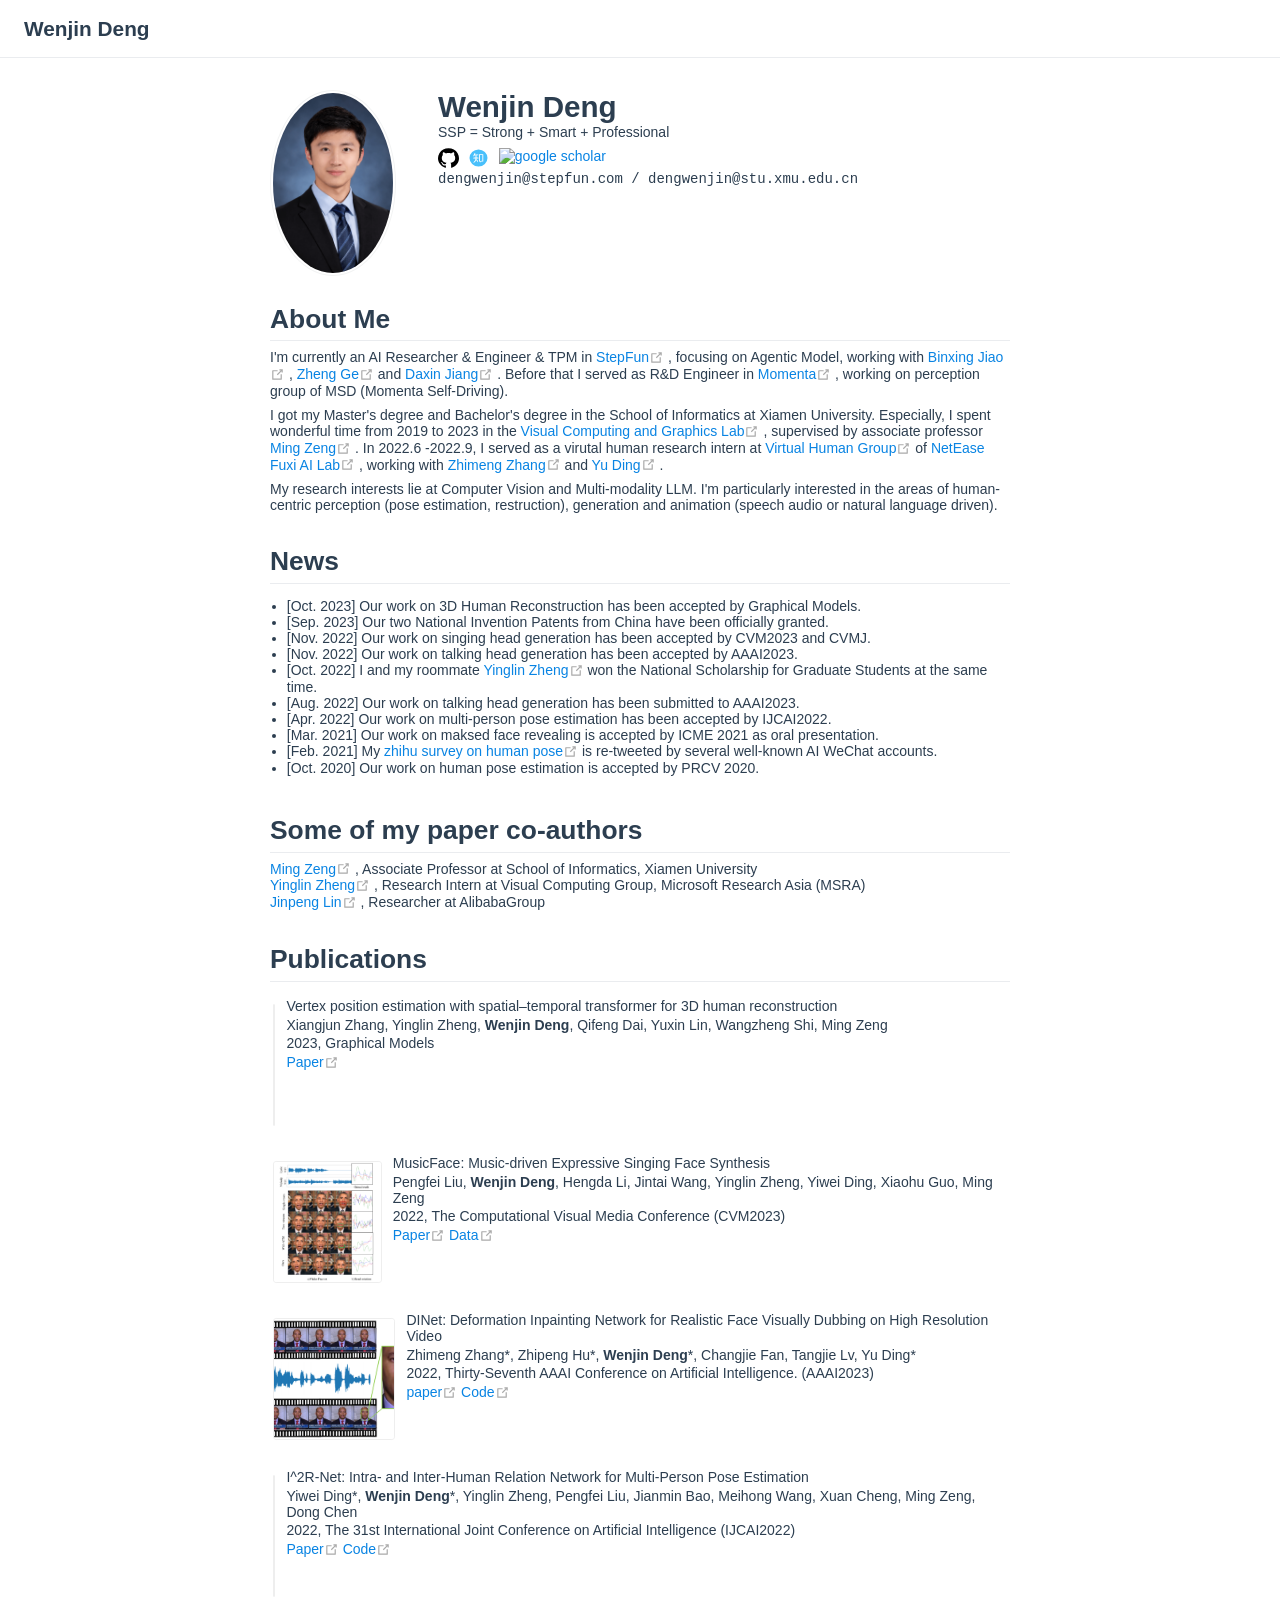
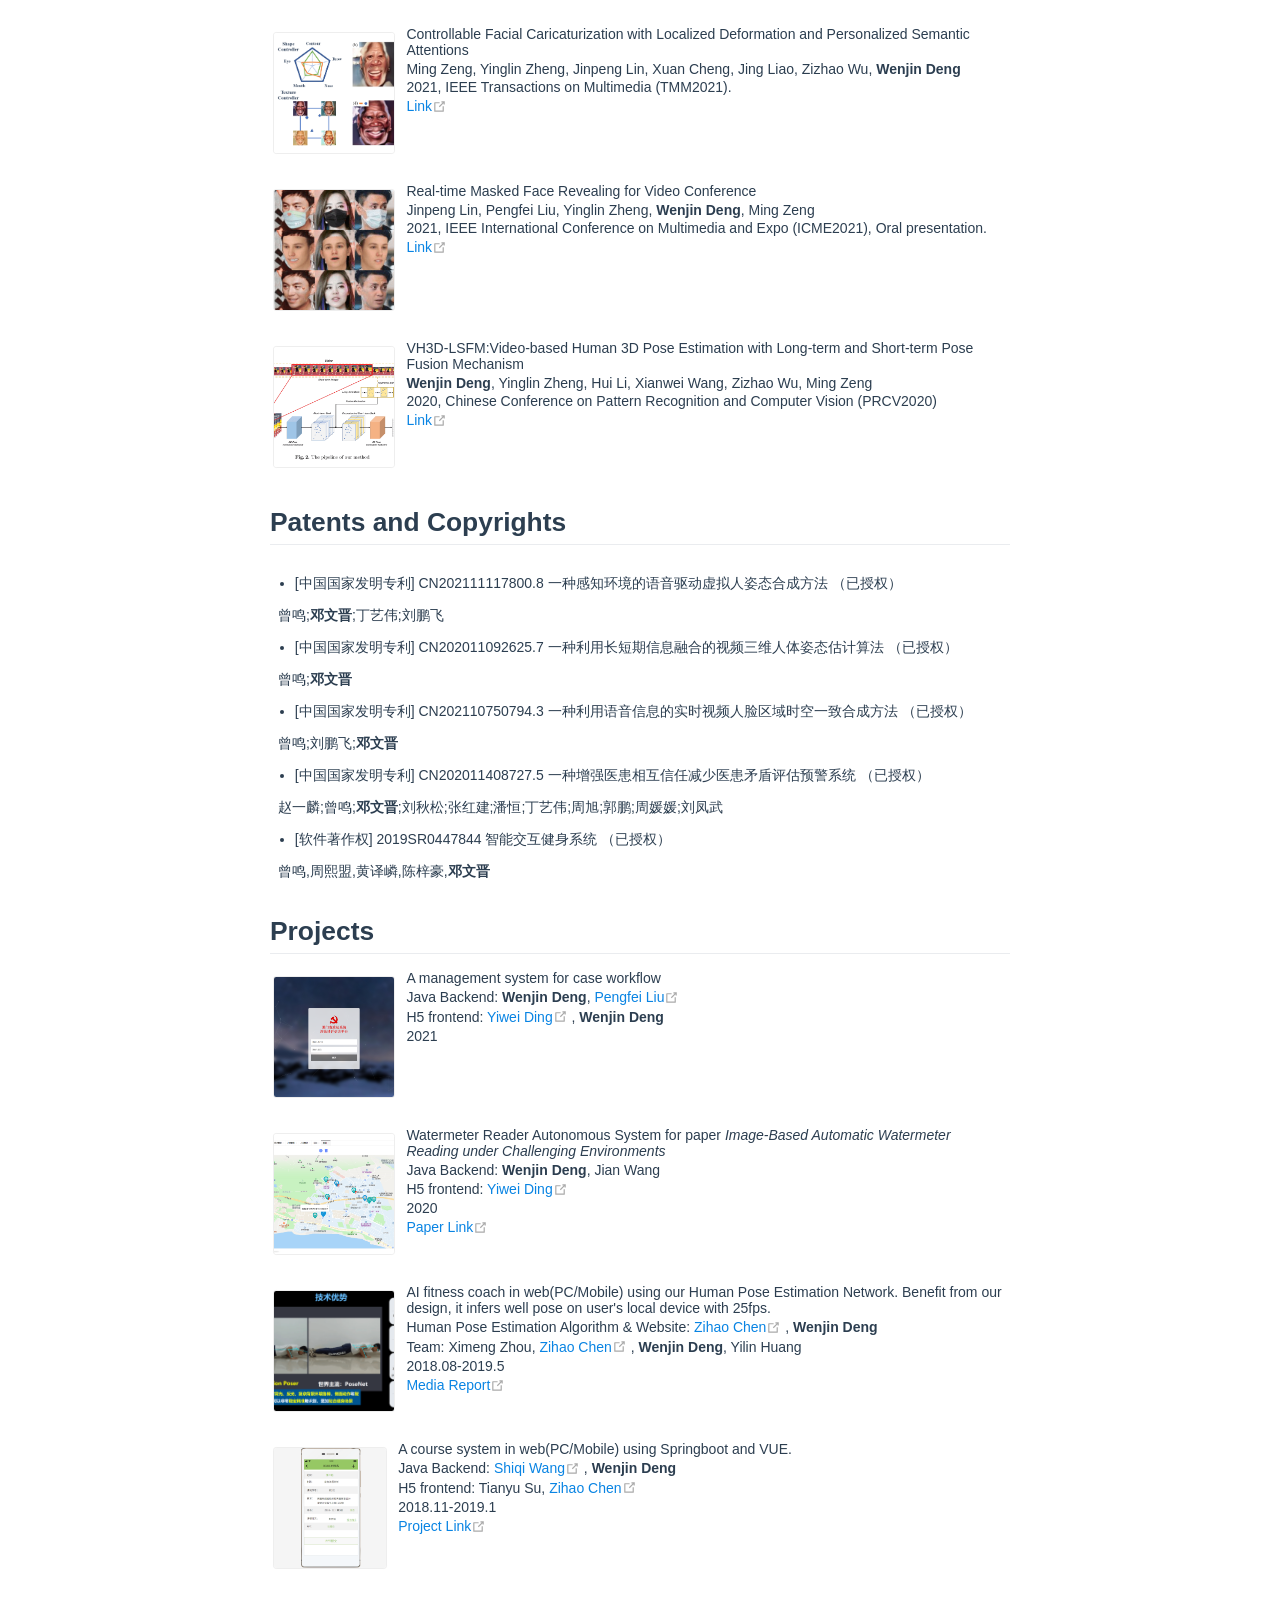
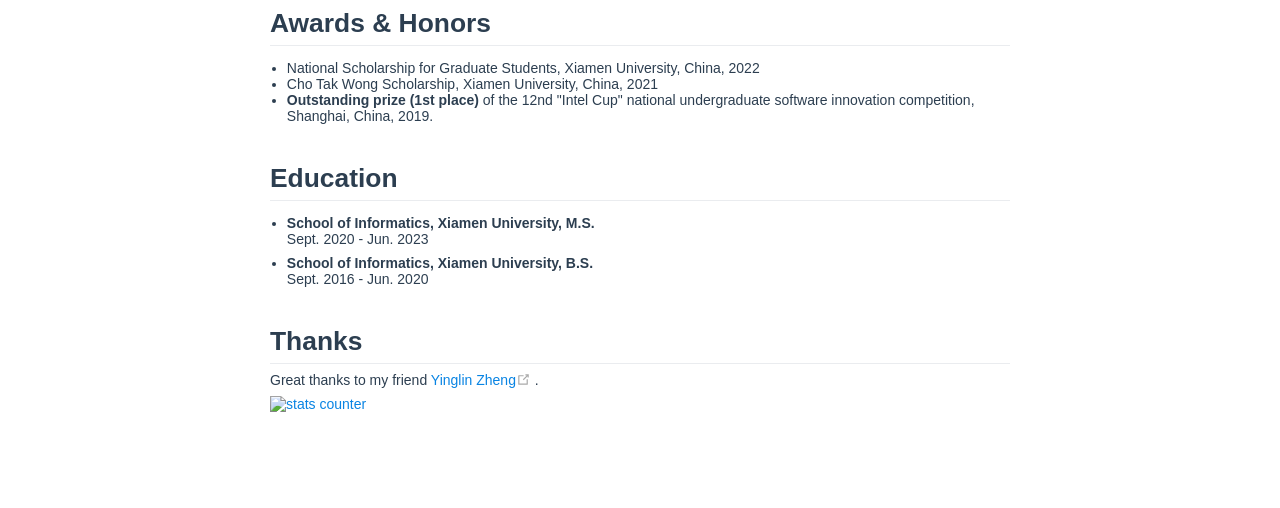
==== commit 9968b9ea: "Auto deploy from Github Actions" ====
--- a/index.html
+++ b/index.html
@@ -8,16 +8,16 @@
     <link rel="icon" href="/logo.png">
     <meta name="description" content="">
     
-    <link rel="preload" href="/assets/css/0.styles.cebb0caa.css" as="style"><link rel="preload" href="/assets/js/app.4e92b8ea.js" as="script"><link rel="preload" href="/assets/js/2.88069b20.js" as="script"><link rel="preload" href="/assets/js/9.9ff797e2.js" as="script"><link rel="preload" href="/assets/js/4.d7191dd2.js" as="script"><link rel="preload" href="/assets/js/5.2e387d59.js" as="script"><link rel="prefetch" href="/assets/js/10.85b54cc0.js"><link rel="prefetch" href="/assets/js/11.3e9c2201.js"><link rel="prefetch" href="/assets/js/12.8057db4f.js"><link rel="prefetch" href="/assets/js/13.c0a07264.js"><link rel="prefetch" href="/assets/js/14.3eb0dfa2.js"><link rel="prefetch" href="/assets/js/15.b486dd53.js"><link rel="prefetch" href="/assets/js/16.1aae62ce.js"><link rel="prefetch" href="/assets/js/17.bcd8e684.js"><link rel="prefetch" href="/assets/js/3.adf3050e.js"><link rel="prefetch" href="/assets/js/6.30799bdd.js"><link rel="prefetch" href="/assets/js/7.ef952c4c.js"><link rel="prefetch" href="/assets/js/8.8d87cdd2.js">
-    <link rel="stylesheet" href="/assets/css/0.styles.cebb0caa.css">
+    <link rel="preload" href="/assets/css/0.styles.7a541d34.css" as="style"><link rel="preload" href="/assets/js/app.874769a6.js" as="script"><link rel="preload" href="/assets/js/2.88069b20.js" as="script"><link rel="preload" href="/assets/js/9.2f408b66.js" as="script"><link rel="preload" href="/assets/js/4.3cd180bc.js" as="script"><link rel="preload" href="/assets/js/5.fdd1ca41.js" as="script"><link rel="prefetch" href="/assets/js/10.7af1b9f2.js"><link rel="prefetch" href="/assets/js/11.3e9c2201.js"><link rel="prefetch" href="/assets/js/12.8057db4f.js"><link rel="prefetch" href="/assets/js/13.efa76441.js"><link rel="prefetch" href="/assets/js/14.f29bc40c.js"><link rel="prefetch" href="/assets/js/15.b486dd53.js"><link rel="prefetch" href="/assets/js/16.2b8a7553.js"><link rel="prefetch" href="/assets/js/17.a5046c41.js"><link rel="prefetch" href="/assets/js/3.adf3050e.js"><link rel="prefetch" href="/assets/js/6.30799bdd.js"><link rel="prefetch" href="/assets/js/7.ef952c4c.js"><link rel="prefetch" href="/assets/js/8.8d87cdd2.js">
+    <link rel="stylesheet" href="/assets/css/0.styles.7a541d34.css">
   </head>
   <body>
     <div id="app" data-server-rendered="true"><div class="theme-container no-sidebar home-page"><header class="navbar"><div class="sidebar-button"><svg xmlns="http://www.w3.org/2000/svg" aria-hidden="true" role="img" viewBox="0 0 448 512" class="icon"><path fill="currentColor" d="M436 124H12c-6.627 0-12-5.373-12-12V80c0-6.627 5.373-12 12-12h424c6.627 0 12 5.373 12 12v32c0 6.627-5.373 12-12 12zm0 160H12c-6.627 0-12-5.373-12-12v-32c0-6.627 5.373-12 12-12h424c6.627 0 12 5.373 12 12v32c0 6.627-5.373 12-12 12zm0 160H12c-6.627 0-12-5.373-12-12v-32c0-6.627 5.373-12 12-12h424c6.627 0 12 5.373 12 12v32c0 6.627-5.373 12-12 12z"></path></svg></div> <a href="/" aria-current="page" class="home-link router-link-exact-active router-link-active"><!----> <span class="site-name">Wenjin Deng</span></a> <div class="links"><!----> <!----></div></header> <div class="sidebar-mask"></div> <aside class="sidebar"><!---->  <!----> </aside> <main class="page"> <div class="theme-default-content content__default"><div class="profile"><div class="image"><img src="/profile_dwj_gpt_2_tiny.png" alt></div> <div class="info"><div class="name">
       Wenjin Deng
-    </div> <div class="bio"><p>SSP = Strong + Smart + Professional</p></div> <div class="socials"><div><a href="https://github.com/WinstonDeng" target="_blank"><img src="/icons/github.svg" alt="github" title="github"></a></div><div><a href="https://www.zhihu.com/people/deng-wen-jin-36-27/posts" target="_blank"><img src="/icons/zhihu.svg" alt="zhihu" title="zhihu"></a></div><div><a href="https://scholar.google.com/citations?user=xi3HtBUAAAAJ&amp;hl=zh-CN" target="_blank"><img src="/icons/google-scholar.svg" alt="google scholar" title="google scholar"></a></div></div> <div class="contact"><div title="Contact me" class="email">dengwenjin@stepfun.com / dengwenjin@stu.xmu.edu.cn</div></div> <!----></div></div> <ul><li>CSIG Member</li></ul> <h2 id="about-me">About Me</h2> <p>I'm currently an AI Researcher &amp; Engineer &amp; TPM in <a href="https://www.stepfun.com/" target="_blank" rel="noopener noreferrer">StepFun<span><svg xmlns="http://www.w3.org/2000/svg" aria-hidden="true" focusable="false" x="0px" y="0px" viewBox="0 0 100 100" width="15" height="15" class="icon outbound"><path fill="currentColor" d="M18.8,85.1h56l0,0c2.2,0,4-1.8,4-4v-32h-8v28h-48v-48h28v-8h-32l0,0c-2.2,0-4,1.8-4,4v56C14.8,83.3,16.6,85.1,18.8,85.1z"></path> <polygon fill="currentColor" points="45.7,48.7 51.3,54.3 77.2,28.5 77.2,37.2 85.2,37.2 85.2,14.9 62.8,14.9 62.8,22.9 71.5,22.9"></polygon></svg> <span class="sr-only">(opens new window)</span></span></a>, focusing on Agentic Model, working with <a href="https://scholar.google.com/citations?user=tAAjbqgAAAAJ&amp;hl=zh-CN&amp;oi=ao" target="_blank" rel="noopener noreferrer">Binxing Jiao<span><svg xmlns="http://www.w3.org/2000/svg" aria-hidden="true" focusable="false" x="0px" y="0px" viewBox="0 0 100 100" width="15" height="15" class="icon outbound"><path fill="currentColor" d="M18.8,85.1h56l0,0c2.2,0,4-1.8,4-4v-32h-8v28h-48v-48h28v-8h-32l0,0c-2.2,0-4,1.8-4,4v56C14.8,83.3,16.6,85.1,18.8,85.1z"></path> <polygon fill="currentColor" points="45.7,48.7 51.3,54.3 77.2,28.5 77.2,37.2 85.2,37.2 85.2,14.9 62.8,14.9 62.8,22.9 71.5,22.9"></polygon></svg> <span class="sr-only">(opens new window)</span></span></a> and <a href="https://scholar.google.com/citations?hl=zh-CN&amp;user=hJ-VrrIAAAAJ" target="_blank" rel="noopener noreferrer">Zheng Ge<span><svg xmlns="http://www.w3.org/2000/svg" aria-hidden="true" focusable="false" x="0px" y="0px" viewBox="0 0 100 100" width="15" height="15" class="icon outbound"><path fill="currentColor" d="M18.8,85.1h56l0,0c2.2,0,4-1.8,4-4v-32h-8v28h-48v-48h28v-8h-32l0,0c-2.2,0-4,1.8-4,4v56C14.8,83.3,16.6,85.1,18.8,85.1z"></path> <polygon fill="currentColor" points="45.7,48.7 51.3,54.3 77.2,28.5 77.2,37.2 85.2,37.2 85.2,14.9 62.8,14.9 62.8,22.9 71.5,22.9"></polygon></svg> <span class="sr-only">(opens new window)</span></span></a>. Before that I served as R&amp;D Engineer in <a href="https://www.momenta.cn/en/" target="_blank" rel="noopener noreferrer">Momenta<span><svg xmlns="http://www.w3.org/2000/svg" aria-hidden="true" focusable="false" x="0px" y="0px" viewBox="0 0 100 100" width="15" height="15" class="icon outbound"><path fill="currentColor" d="M18.8,85.1h56l0,0c2.2,0,4-1.8,4-4v-32h-8v28h-48v-48h28v-8h-32l0,0c-2.2,0-4,1.8-4,4v56C14.8,83.3,16.6,85.1,18.8,85.1z"></path> <polygon fill="currentColor" points="45.7,48.7 51.3,54.3 77.2,28.5 77.2,37.2 85.2,37.2 85.2,14.9 62.8,14.9 62.8,22.9 71.5,22.9"></polygon></svg> <span class="sr-only">(opens new window)</span></span></a>, working on perception group of MSD (Momenta Self-Driving).</p> <p>I got my Master's degree and Bachelor's degree in the School of Informatics at Xiamen University. Especially, I spent wonderful time from 2019 to 2023 in the <a href="https://vcg.xmu.edu.cn/" target="_blank" rel="noopener noreferrer">Visual Computing and Graphics Lab<span><svg xmlns="http://www.w3.org/2000/svg" aria-hidden="true" focusable="false" x="0px" y="0px" viewBox="0 0 100 100" width="15" height="15" class="icon outbound"><path fill="currentColor" d="M18.8,85.1h56l0,0c2.2,0,4-1.8,4-4v-32h-8v28h-48v-48h28v-8h-32l0,0c-2.2,0-4,1.8-4,4v56C14.8,83.3,16.6,85.1,18.8,85.1z"></path> <polygon fill="currentColor" points="45.7,48.7 51.3,54.3 77.2,28.5 77.2,37.2 85.2,37.2 85.2,14.9 62.8,14.9 62.8,22.9 71.5,22.9"></polygon></svg> <span class="sr-only">(opens new window)</span></span></a>, supervised by associate professor <a href="http://mingzeng.xyz/" target="_blank" rel="noopener noreferrer">Ming Zeng<span><svg xmlns="http://www.w3.org/2000/svg" aria-hidden="true" focusable="false" x="0px" y="0px" viewBox="0 0 100 100" width="15" height="15" class="icon outbound"><path fill="currentColor" d="M18.8,85.1h56l0,0c2.2,0,4-1.8,4-4v-32h-8v28h-48v-48h28v-8h-32l0,0c-2.2,0-4,1.8-4,4v56C14.8,83.3,16.6,85.1,18.8,85.1z"></path> <polygon fill="currentColor" points="45.7,48.7 51.3,54.3 77.2,28.5 77.2,37.2 85.2,37.2 85.2,14.9 62.8,14.9 62.8,22.9 71.5,22.9"></polygon></svg> <span class="sr-only">(opens new window)</span></span></a>. In 2022.6 -2022.9, I served as a virutal human research intern at <a href="https://fuxivirtualhuman.github.io/" target="_blank" rel="noopener noreferrer">Virtual Human Group<span><svg xmlns="http://www.w3.org/2000/svg" aria-hidden="true" focusable="false" x="0px" y="0px" viewBox="0 0 100 100" width="15" height="15" class="icon outbound"><path fill="currentColor" d="M18.8,85.1h56l0,0c2.2,0,4-1.8,4-4v-32h-8v28h-48v-48h28v-8h-32l0,0c-2.2,0-4,1.8-4,4v56C14.8,83.3,16.6,85.1,18.8,85.1z"></path> <polygon fill="currentColor" points="45.7,48.7 51.3,54.3 77.2,28.5 77.2,37.2 85.2,37.2 85.2,14.9 62.8,14.9 62.8,22.9 71.5,22.9"></polygon></svg> <span class="sr-only">(opens new window)</span></span></a> of <a href="https://fuxi.163.com/" target="_blank" rel="noopener noreferrer">NetEase Fuxi AI Lab<span><svg xmlns="http://www.w3.org/2000/svg" aria-hidden="true" focusable="false" x="0px" y="0px" viewBox="0 0 100 100" width="15" height="15" class="icon outbound"><path fill="currentColor" d="M18.8,85.1h56l0,0c2.2,0,4-1.8,4-4v-32h-8v28h-48v-48h28v-8h-32l0,0c-2.2,0-4,1.8-4,4v56C14.8,83.3,16.6,85.1,18.8,85.1z"></path> <polygon fill="currentColor" points="45.7,48.7 51.3,54.3 77.2,28.5 77.2,37.2 85.2,37.2 85.2,14.9 62.8,14.9 62.8,22.9 71.5,22.9"></polygon></svg> <span class="sr-only">(opens new window)</span></span></a>, working with <a href="https://scholar.google.com/citations?user=FGRtKVoAAAAJ&amp;hl=zh-CN&amp;oi=ao" target="_blank" rel="noopener noreferrer">Zhimeng Zhang<span><svg xmlns="http://www.w3.org/2000/svg" aria-hidden="true" focusable="false" x="0px" y="0px" viewBox="0 0 100 100" width="15" height="15" class="icon outbound"><path fill="currentColor" d="M18.8,85.1h56l0,0c2.2,0,4-1.8,4-4v-32h-8v28h-48v-48h28v-8h-32l0,0c-2.2,0-4,1.8-4,4v56C14.8,83.3,16.6,85.1,18.8,85.1z"></path> <polygon fill="currentColor" points="45.7,48.7 51.3,54.3 77.2,28.5 77.2,37.2 85.2,37.2 85.2,14.9 62.8,14.9 62.8,22.9 71.5,22.9"></polygon></svg> <span class="sr-only">(opens new window)</span></span></a> and <a href="https://scholar.google.com/citations?hl=zh-CN&amp;user=T9Vd-rcAAAAJ&amp;view_op=list_works&amp;sortby=pubdate" target="_blank" rel="noopener noreferrer">Yu Ding<span><svg xmlns="http://www.w3.org/2000/svg" aria-hidden="true" focusable="false" x="0px" y="0px" viewBox="0 0 100 100" width="15" height="15" class="icon outbound"><path fill="currentColor" d="M18.8,85.1h56l0,0c2.2,0,4-1.8,4-4v-32h-8v28h-48v-48h28v-8h-32l0,0c-2.2,0-4,1.8-4,4v56C14.8,83.3,16.6,85.1,18.8,85.1z"></path> <polygon fill="currentColor" points="45.7,48.7 51.3,54.3 77.2,28.5 77.2,37.2 85.2,37.2 85.2,14.9 62.8,14.9 62.8,22.9 71.5,22.9"></polygon></svg> <span class="sr-only">(opens new window)</span></span></a>.</p> <p>My research interests lie at Computer Vision and Multi-modality LLM. I'm particularly interested in the areas of human-centric perception (pose estimation, restruction), generation and animation (speech audio or natural language driven).</p> <h2 id="news">News</h2> <ul><li>[Oct. 2023] Our work on 3D Human Reconstruction has been accepted by Graphical Models.</li> <li>[Sep. 2023] Our two National Invention Patents from China have been officially granted.</li> <li>[Nov. 2022] Our work on singing head generation has been accepted by CVM2023 and CVMJ.</li> <li>[Nov. 2022] Our work on talking head generation has been accepted by AAAI2023.</li> <li>[Oct. 2022] I and my roommate <a href="https://yinglinzheng.netlify.app/" target="_blank" rel="noopener noreferrer">Yinglin Zheng<span><svg xmlns="http://www.w3.org/2000/svg" aria-hidden="true" focusable="false" x="0px" y="0px" viewBox="0 0 100 100" width="15" height="15" class="icon outbound"><path fill="currentColor" d="M18.8,85.1h56l0,0c2.2,0,4-1.8,4-4v-32h-8v28h-48v-48h28v-8h-32l0,0c-2.2,0-4,1.8-4,4v56C14.8,83.3,16.6,85.1,18.8,85.1z"></path> <polygon fill="currentColor" points="45.7,48.7 51.3,54.3 77.2,28.5 77.2,37.2 85.2,37.2 85.2,14.9 62.8,14.9 62.8,22.9 71.5,22.9"></polygon></svg> <span class="sr-only">(opens new window)</span></span></a> won the National Scholarship for Graduate Students at the same time.</li> <li>[Aug. 2022] Our work on talking head generation has been submitted to AAAI2023.</li> <li>[Apr. 2022] Our work on multi-person pose estimation has been accepted by IJCAI2022.</li> <li>[Mar. 2021] Our work on maksed face revealing is accepted by ICME 2021 as oral presentation.</li> <li>[Feb. 2021] My <a href="https://mp.weixin.qq.com/s/PNcclVdReiay5LXvlgMEyA" target="_blank" rel="noopener noreferrer">zhihu survey on human pose<span><svg xmlns="http://www.w3.org/2000/svg" aria-hidden="true" focusable="false" x="0px" y="0px" viewBox="0 0 100 100" width="15" height="15" class="icon outbound"><path fill="currentColor" d="M18.8,85.1h56l0,0c2.2,0,4-1.8,4-4v-32h-8v28h-48v-48h28v-8h-32l0,0c-2.2,0-4,1.8-4,4v56C14.8,83.3,16.6,85.1,18.8,85.1z"></path> <polygon fill="currentColor" points="45.7,48.7 51.3,54.3 77.2,28.5 77.2,37.2 85.2,37.2 85.2,14.9 62.8,14.9 62.8,22.9 71.5,22.9"></polygon></svg> <span class="sr-only">(opens new window)</span></span></a> is re-tweeted by several well-known AI WeChat accounts.</li> <li>[Oct. 2020] Our work on human pose estimation is accepted by PRCV 2020.</li></ul> <h2 id="some-of-my-paper-co-authors">Some of my paper co-authors</h2> <p><a href="http://mingzeng.xyz/" target="_blank" rel="noopener noreferrer">Ming Zeng<span><svg xmlns="http://www.w3.org/2000/svg" aria-hidden="true" focusable="false" x="0px" y="0px" viewBox="0 0 100 100" width="15" height="15" class="icon outbound"><path fill="currentColor" d="M18.8,85.1h56l0,0c2.2,0,4-1.8,4-4v-32h-8v28h-48v-48h28v-8h-32l0,0c-2.2,0-4,1.8-4,4v56C14.8,83.3,16.6,85.1,18.8,85.1z"></path> <polygon fill="currentColor" points="45.7,48.7 51.3,54.3 77.2,28.5 77.2,37.2 85.2,37.2 85.2,14.9 62.8,14.9 62.8,22.9 71.5,22.9"></polygon></svg> <span class="sr-only">(opens new window)</span></span></a>, Associate Professor at School of Informatics, Xiamen University <br> <a href="https://yinglinzheng.netlify.app/" target="_blank" rel="noopener noreferrer">Yinglin Zheng<span><svg xmlns="http://www.w3.org/2000/svg" aria-hidden="true" focusable="false" x="0px" y="0px" viewBox="0 0 100 100" width="15" height="15" class="icon outbound"><path fill="currentColor" d="M18.8,85.1h56l0,0c2.2,0,4-1.8,4-4v-32h-8v28h-48v-48h28v-8h-32l0,0c-2.2,0-4,1.8-4,4v56C14.8,83.3,16.6,85.1,18.8,85.1z"></path> <polygon fill="currentColor" points="45.7,48.7 51.3,54.3 77.2,28.5 77.2,37.2 85.2,37.2 85.2,14.9 62.8,14.9 62.8,22.9 71.5,22.9"></polygon></svg> <span class="sr-only">(opens new window)</span></span></a>, Research Intern at Visual Computing Group, Microsoft Research Asia (MSRA) <br> <a href="https://github.com/JPlin" target="_blank" rel="noopener noreferrer">Jinpeng Lin<span><svg xmlns="http://www.w3.org/2000/svg" aria-hidden="true" focusable="false" x="0px" y="0px" viewBox="0 0 100 100" width="15" height="15" class="icon outbound"><path fill="currentColor" d="M18.8,85.1h56l0,0c2.2,0,4-1.8,4-4v-32h-8v28h-48v-48h28v-8h-32l0,0c-2.2,0-4,1.8-4,4v56C14.8,83.3,16.6,85.1,18.8,85.1z"></path> <polygon fill="currentColor" points="45.7,48.7 51.3,54.3 77.2,28.5 77.2,37.2 85.2,37.2 85.2,14.9 62.8,14.9 62.8,22.9 71.5,22.9"></polygon></svg> <span class="sr-only">(opens new window)</span></span></a>, Researcher at AlibabaGroup <br></p> <h2 id="publications">Publications</h2> <div class="md-card"><div class="card-image"><img src="https://ars.els-cdn.com/content/image/1-s2.0-S1524070323000371-ga1_lrg.jpg" alt></div> <div class="card-content"><p>Vertex position estimation with spatial–temporal transformer for 3D human reconstruction</p> <p>Xiangjun Zhang, Yinglin Zheng, <strong>Wenjin Deng</strong>, Qifeng Dai, Yuxin Lin, Wangzheng Shi, Ming Zeng</p> <p>2023, Graphical Models</p> <p><a href="https://www.sciencedirect.com/science/article/pii/S1524070323000371" target="_blank" rel="noopener noreferrer">Paper<span><svg xmlns="http://www.w3.org/2000/svg" aria-hidden="true" focusable="false" x="0px" y="0px" viewBox="0 0 100 100" width="15" height="15" class="icon outbound"><path fill="currentColor" d="M18.8,85.1h56l0,0c2.2,0,4-1.8,4-4v-32h-8v28h-48v-48h28v-8h-32l0,0c-2.2,0-4,1.8-4,4v56C14.8,83.3,16.6,85.1,18.8,85.1z"></path> <polygon fill="currentColor" points="45.7,48.7 51.3,54.3 77.2,28.5 77.2,37.2 85.2,37.2 85.2,14.9 62.8,14.9 62.8,22.9 71.5,22.9"></polygon></svg> <span class="sr-only">(opens new window)</span></span></a></p></div></div> <div class="md-card"><div class="card-image"><img src="/musicface.png" alt></div> <div class="card-content"><p>MusicFace: Music-driven Expressive Singing Face Synthesis</p> <p>Pengfei Liu, <strong>Wenjin Deng</strong>, Hengda Li, Jintai Wang, Yinglin Zheng, Yiwei Ding, Xiaohu Guo, Ming Zeng</p> <p>2022, The Computational Visual Media Conference (CVM2023)</p> <p><a href="https://arxiv.org/pdf/2303.14044.pdf" target="_blank" rel="noopener noreferrer">Paper<span><svg xmlns="http://www.w3.org/2000/svg" aria-hidden="true" focusable="false" x="0px" y="0px" viewBox="0 0 100 100" width="15" height="15" class="icon outbound"><path fill="currentColor" d="M18.8,85.1h56l0,0c2.2,0,4-1.8,4-4v-32h-8v28h-48v-48h28v-8h-32l0,0c-2.2,0-4,1.8-4,4v56C14.8,83.3,16.6,85.1,18.8,85.1z"></path> <polygon fill="currentColor" points="45.7,48.7 51.3,54.3 77.2,28.5 77.2,37.2 85.2,37.2 85.2,14.9 62.8,14.9 62.8,22.9 71.5,22.9"></polygon></svg> <span class="sr-only">(opens new window)</span></span></a> <a href="https://vcg.xmu.edu.cn/datasets/singingface/index.html" target="_blank" rel="noopener noreferrer">Data<span><svg xmlns="http://www.w3.org/2000/svg" aria-hidden="true" focusable="false" x="0px" y="0px" viewBox="0 0 100 100" width="15" height="15" class="icon outbound"><path fill="currentColor" d="M18.8,85.1h56l0,0c2.2,0,4-1.8,4-4v-32h-8v28h-48v-48h28v-8h-32l0,0c-2.2,0-4,1.8-4,4v56C14.8,83.3,16.6,85.1,18.8,85.1z"></path> <polygon fill="currentColor" points="45.7,48.7 51.3,54.3 77.2,28.5 77.2,37.2 85.2,37.2 85.2,14.9 62.8,14.9 62.8,22.9 71.5,22.9"></polygon></svg> <span class="sr-only">(opens new window)</span></span></a></p></div></div> <div class="md-card"><div class="card-image"><img src="/DINet.png" alt></div> <div class="card-content"><p>DINet: Deformation Inpainting Network for Realistic Face Visually Dubbing on High Resolution Video</p> <p>Zhimeng Zhang*, Zhipeng Hu*, <strong>Wenjin Deng</strong>*, Changjie Fan, Tangjie Lv, Yu Ding*</p> <p>2022, Thirty-Seventh AAAI Conference on Artificial Intelligence. (AAAI2023)</p> <p><a href="https://fuxivirtualhuman.github.io/pdf/AAAI2023_FaceDubbing.pdf" target="_blank" rel="noopener noreferrer">paper<span><svg xmlns="http://www.w3.org/2000/svg" aria-hidden="true" focusable="false" x="0px" y="0px" viewBox="0 0 100 100" width="15" height="15" class="icon outbound"><path fill="currentColor" d="M18.8,85.1h56l0,0c2.2,0,4-1.8,4-4v-32h-8v28h-48v-48h28v-8h-32l0,0c-2.2,0-4,1.8-4,4v56C14.8,83.3,16.6,85.1,18.8,85.1z"></path> <polygon fill="currentColor" points="45.7,48.7 51.3,54.3 77.2,28.5 77.2,37.2 85.2,37.2 85.2,14.9 62.8,14.9 62.8,22.9 71.5,22.9"></polygon></svg> <span class="sr-only">(opens new window)</span></span></a> <a href="https://github.com/MRzzm/DINet" target="_blank" rel="noopener noreferrer">Code<span><svg xmlns="http://www.w3.org/2000/svg" aria-hidden="true" focusable="false" x="0px" y="0px" viewBox="0 0 100 100" width="15" height="15" class="icon outbound"><path fill="currentColor" d="M18.8,85.1h56l0,0c2.2,0,4-1.8,4-4v-32h-8v28h-48v-48h28v-8h-32l0,0c-2.2,0-4,1.8-4,4v56C14.8,83.3,16.6,85.1,18.8,85.1z"></path> <polygon fill="currentColor" points="45.7,48.7 51.3,54.3 77.2,28.5 77.2,37.2 85.2,37.2 85.2,14.9 62.8,14.9 62.8,22.9 71.5,22.9"></polygon></svg> <span class="sr-only">(opens new window)</span></span></a></p></div></div> <div class="md-card"><div class="card-image"><img src="https://s1.ax1x.com/2022/04/21/LyGJKK.png" alt></div> <div class="card-content"><p>I^2R-Net: Intra- and Inter-Human Relation Network for Multi-Person Pose Estimation</p> <p>Yiwei Ding*, <strong>Wenjin Deng</strong>*, Yinglin Zheng, Pengfei Liu, Jianmin Bao, Meihong Wang, Xuan Cheng, Ming Zeng, Dong Chen</p> <p>2022, The 31st International Joint Conference on Artificial Intelligence (IJCAI2022)</p> <p><a href="https://arxiv.org/pdf/2206.10892.pdf" target="_blank" rel="noopener noreferrer">Paper<span><svg xmlns="http://www.w3.org/2000/svg" aria-hidden="true" focusable="false" x="0px" y="0px" viewBox="0 0 100 100" width="15" height="15" class="icon outbound"><path fill="currentColor" d="M18.8,85.1h56l0,0c2.2,0,4-1.8,4-4v-32h-8v28h-48v-48h28v-8h-32l0,0c-2.2,0-4,1.8-4,4v56C14.8,83.3,16.6,85.1,18.8,85.1z"></path> <polygon fill="currentColor" points="45.7,48.7 51.3,54.3 77.2,28.5 77.2,37.2 85.2,37.2 85.2,14.9 62.8,14.9 62.8,22.9 71.5,22.9"></polygon></svg> <span class="sr-only">(opens new window)</span></span></a> <a href="https://github.com/leijue222/Intra-and-Inter-Human-Relation-Network-for-MPEE" target="_blank" rel="noopener noreferrer">Code<span><svg xmlns="http://www.w3.org/2000/svg" aria-hidden="true" focusable="false" x="0px" y="0px" viewBox="0 0 100 100" width="15" height="15" class="icon outbound"><path fill="currentColor" d="M18.8,85.1h56l0,0c2.2,0,4-1.8,4-4v-32h-8v28h-48v-48h28v-8h-32l0,0c-2.2,0-4,1.8-4,4v56C14.8,83.3,16.6,85.1,18.8,85.1z"></path> <polygon fill="currentColor" points="45.7,48.7 51.3,54.3 77.2,28.5 77.2,37.2 85.2,37.2 85.2,14.9 62.8,14.9 62.8,22.9 71.5,22.9"></polygon></svg> <span class="sr-only">(opens new window)</span></span></a></p></div></div> <div class="md-card"><div class="card-image"><img src="/projects/contrable.png" alt></div> <div class="card-content"><p>Controllable Facial Caricaturization with Localized Deformation and Personalized Semantic Attentions</p> <p>Ming Zeng, Yinglin Zheng, Jinpeng Lin,  Xuan Cheng, Jing Liao, Zizhao Wu, <strong>Wenjin Deng</strong></p> <p>2021, IEEE Transactions on Multimedia (TMM2021).</p> <p><a href="https://ieeexplore.ieee.org/document/9535294" target="_blank" rel="noopener noreferrer">Link<span><svg xmlns="http://www.w3.org/2000/svg" aria-hidden="true" focusable="false" x="0px" y="0px" viewBox="0 0 100 100" width="15" height="15" class="icon outbound"><path fill="currentColor" d="M18.8,85.1h56l0,0c2.2,0,4-1.8,4-4v-32h-8v28h-48v-48h28v-8h-32l0,0c-2.2,0-4,1.8-4,4v56C14.8,83.3,16.6,85.1,18.8,85.1z"></path> <polygon fill="currentColor" points="45.7,48.7 51.3,54.3 77.2,28.5 77.2,37.2 85.2,37.2 85.2,14.9 62.8,14.9 62.8,22.9 71.5,22.9"></polygon></svg> <span class="sr-only">(opens new window)</span></span></a></p></div></div> <div class="md-card"><div class="card-image"><img src="/projects/mask_face.png" alt></div> <div class="card-content"><p>Real-time Masked Face Revealing for Video Conference</p> <p>Jinpeng Lin, Pengfei Liu, Yinglin Zheng, <strong>Wenjin Deng</strong>, Ming Zeng</p> <p>2021, IEEE International Conference on Multimedia and Expo (ICME2021), Oral presentation.</p> <p><a href="https://ieeexplore.ieee.org/document/9428117" target="_blank" rel="noopener noreferrer">Link<span><svg xmlns="http://www.w3.org/2000/svg" aria-hidden="true" focusable="false" x="0px" y="0px" viewBox="0 0 100 100" width="15" height="15" class="icon outbound"><path fill="currentColor" d="M18.8,85.1h56l0,0c2.2,0,4-1.8,4-4v-32h-8v28h-48v-48h28v-8h-32l0,0c-2.2,0-4,1.8-4,4v56C14.8,83.3,16.6,85.1,18.8,85.1z"></path> <polygon fill="currentColor" points="45.7,48.7 51.3,54.3 77.2,28.5 77.2,37.2 85.2,37.2 85.2,14.9 62.8,14.9 62.8,22.9 71.5,22.9"></polygon></svg> <span class="sr-only">(opens new window)</span></span></a></p></div></div> <div class="md-card"><div class="card-image"><img src="/projects/vh3d.png" alt></div> <div class="card-content"><p>VH3D-LSFM:Video-based Human 3D Pose Estimation with Long-term and Short-term Pose Fusion Mechanism</p> <p><strong>Wenjin Deng</strong>, Yinglin Zheng, Hui Li, Xianwei Wang, Zizhao Wu, Ming Zeng</p> <p>2020, Chinese Conference on Pattern Recognition and Computer Vision (PRCV2020)</p> <p><a href="https://link.springer.com/chapter/10.1007/978-3-030-60633-6_49" target="_blank" rel="noopener noreferrer">Link<span><svg xmlns="http://www.w3.org/2000/svg" aria-hidden="true" focusable="false" x="0px" y="0px" viewBox="0 0 100 100" width="15" height="15" class="icon outbound"><path fill="currentColor" d="M18.8,85.1h56l0,0c2.2,0,4-1.8,4-4v-32h-8v28h-48v-48h28v-8h-32l0,0c-2.2,0-4,1.8-4,4v56C14.8,83.3,16.6,85.1,18.8,85.1z"></path> <polygon fill="currentColor" points="45.7,48.7 51.3,54.3 77.2,28.5 77.2,37.2 85.2,37.2 85.2,14.9 62.8,14.9 62.8,22.9 71.5,22.9"></polygon></svg> <span class="sr-only">(opens new window)</span></span></a></p></div></div> <h2 id="patents-and-copyrights">Patents and Copyrights</h2> <div class="md-card"><!----> <div class="card-content"><ul><li>[中国国家发明专利] CN202111117800.8 一种感知环境的语音驱动虚拟人姿态合成方法 （已授权）</li></ul> <p>曾鸣;<strong>邓文晋</strong>;丁艺伟;刘鹏飞</p> <ul><li>[中国国家发明专利] CN202011092625.7 一种利用长短期信息融合的视频三维人体姿态估计算法 （已授权）</li></ul> <p>曾鸣;<strong>邓文晋</strong></p> <ul><li>[中国国家发明专利] CN202110750794.3 一种利用语音信息的实时视频人脸区域时空一致合成方法 （已授权）</li></ul> <p>曾鸣;刘鹏飞;<strong>邓文晋</strong></p> <ul><li>[中国国家发明专利] CN202011408727.5 一种增强医患相互信任减少医患矛盾评估预警系统 （已授权）</li></ul> <p>赵一麟;曾鸣;<strong>邓文晋</strong>;刘秋松;张红建;潘恒;丁艺伟;周旭;郭鹏;周媛媛;刘凤武</p> <ul><li>[软件著作权] 2019SR0447844 智能交互健身系统 （已授权）</li></ul> <p>曾鸣,周熙盟,黄译嶙,陈梓豪,<strong>邓文晋</strong></p></div></div> <h2 id="projects">Projects</h2> <div class="md-card"><div class="card-image"><img src="/projects/case.png" alt></div> <div class="card-content"><p>A management system for case workflow</p> <p>Java Backend: <strong>Wenjin Deng</strong>, <a href="https://github.com/BlacksLiu" target="_blank" rel="noopener noreferrer">Pengfei Liu<span><svg xmlns="http://www.w3.org/2000/svg" aria-hidden="true" focusable="false" x="0px" y="0px" viewBox="0 0 100 100" width="15" height="15" class="icon outbound"><path fill="currentColor" d="M18.8,85.1h56l0,0c2.2,0,4-1.8,4-4v-32h-8v28h-48v-48h28v-8h-32l0,0c-2.2,0-4,1.8-4,4v56C14.8,83.3,16.6,85.1,18.8,85.1z"></path> <polygon fill="currentColor" points="45.7,48.7 51.3,54.3 77.2,28.5 77.2,37.2 85.2,37.2 85.2,14.9 62.8,14.9 62.8,22.9 71.5,22.9"></polygon></svg> <span class="sr-only">(opens new window)</span></span></a></p> <p>H5 frontend: <a href="https://github.com/leijue222" target="_blank" rel="noopener noreferrer">Yiwei Ding<span><svg xmlns="http://www.w3.org/2000/svg" aria-hidden="true" focusable="false" x="0px" y="0px" viewBox="0 0 100 100" width="15" height="15" class="icon outbound"><path fill="currentColor" d="M18.8,85.1h56l0,0c2.2,0,4-1.8,4-4v-32h-8v28h-48v-48h28v-8h-32l0,0c-2.2,0-4,1.8-4,4v56C14.8,83.3,16.6,85.1,18.8,85.1z"></path> <polygon fill="currentColor" points="45.7,48.7 51.3,54.3 77.2,28.5 77.2,37.2 85.2,37.2 85.2,14.9 62.8,14.9 62.8,22.9 71.5,22.9"></polygon></svg> <span class="sr-only">(opens new window)</span></span></a>, <strong>Wenjin Deng</strong></p> <p>2021</p></div></div> <div class="md-card"><div class="card-image"><img src="/projects/watermeter.png" alt></div> <div class="card-content"><p>Watermeter Reader Autonomous System for paper <em>Image-Based Automatic Watermeter Reading under Challenging Environments</em></p> <p>Java Backend: <strong>Wenjin Deng</strong>, Jian Wang</p> <p>H5 frontend: <a href="https://github.com/leijue222" target="_blank" rel="noopener noreferrer">Yiwei Ding<span><svg xmlns="http://www.w3.org/2000/svg" aria-hidden="true" focusable="false" x="0px" y="0px" viewBox="0 0 100 100" width="15" height="15" class="icon outbound"><path fill="currentColor" d="M18.8,85.1h56l0,0c2.2,0,4-1.8,4-4v-32h-8v28h-48v-48h28v-8h-32l0,0c-2.2,0-4,1.8-4,4v56C14.8,83.3,16.6,85.1,18.8,85.1z"></path> <polygon fill="currentColor" points="45.7,48.7 51.3,54.3 77.2,28.5 77.2,37.2 85.2,37.2 85.2,14.9 62.8,14.9 62.8,22.9 71.5,22.9"></polygon></svg> <span class="sr-only">(opens new window)</span></span></a></p> <p>2020</p> <p><a href="https://www.mdpi.com/1424-8220/21/2/434" target="_blank" rel="noopener noreferrer">Paper Link<span><svg xmlns="http://www.w3.org/2000/svg" aria-hidden="true" focusable="false" x="0px" y="0px" viewBox="0 0 100 100" width="15" height="15" class="icon outbound"><path fill="currentColor" d="M18.8,85.1h56l0,0c2.2,0,4-1.8,4-4v-32h-8v28h-48v-48h28v-8h-32l0,0c-2.2,0-4,1.8-4,4v56C14.8,83.3,16.6,85.1,18.8,85.1z"></path> <polygon fill="currentColor" points="45.7,48.7 51.3,54.3 77.2,28.5 77.2,37.2 85.2,37.2 85.2,14.9 62.8,14.9 62.8,22.9 71.5,22.9"></polygon></svg> <span class="sr-only">(opens new window)</span></span></a></p></div></div> <div class="md-card"><div class="card-image"><img src="/projects/iFit.png" alt></div> <div class="card-content"><p>AI fitness coach in web(PC/Mobile) using our Human Pose Estimation Network. Benefit from our design, it infers well pose on user's local device with 25fps.</p> <p>Human Pose Estimation Algorithm &amp; Website: <a href="https://github.com/sppleHao" target="_blank" rel="noopener noreferrer">Zihao Chen<span><svg xmlns="http://www.w3.org/2000/svg" aria-hidden="true" focusable="false" x="0px" y="0px" viewBox="0 0 100 100" width="15" height="15" class="icon outbound"><path fill="currentColor" d="M18.8,85.1h56l0,0c2.2,0,4-1.8,4-4v-32h-8v28h-48v-48h28v-8h-32l0,0c-2.2,0-4,1.8-4,4v56C14.8,83.3,16.6,85.1,18.8,85.1z"></path> <polygon fill="currentColor" points="45.7,48.7 51.3,54.3 77.2,28.5 77.2,37.2 85.2,37.2 85.2,14.9 62.8,14.9 62.8,22.9 71.5,22.9"></polygon></svg> <span class="sr-only">(opens new window)</span></span></a>, <strong>Wenjin Deng</strong></p> <p>Team: Ximeng Zhou, <a href="https://github.com/sppleHao" target="_blank" rel="noopener noreferrer">Zihao Chen<span><svg xmlns="http://www.w3.org/2000/svg" aria-hidden="true" focusable="false" x="0px" y="0px" viewBox="0 0 100 100" width="15" height="15" class="icon outbound"><path fill="currentColor" d="M18.8,85.1h56l0,0c2.2,0,4-1.8,4-4v-32h-8v28h-48v-48h28v-8h-32l0,0c-2.2,0-4,1.8-4,4v56C14.8,83.3,16.6,85.1,18.8,85.1z"></path> <polygon fill="currentColor" points="45.7,48.7 51.3,54.3 77.2,28.5 77.2,37.2 85.2,37.2 85.2,14.9 62.8,14.9 62.8,22.9 71.5,22.9"></polygon></svg> <span class="sr-only">(opens new window)</span></span></a>, <strong>Wenjin Deng</strong>, Yilin Huang</p> <p>2018.08-2019.5</p> <p><a href="https://www.sohu.com/a/315247559_685340" target="_blank" rel="noopener noreferrer">Media Report<span><svg xmlns="http://www.w3.org/2000/svg" aria-hidden="true" focusable="false" x="0px" y="0px" viewBox="0 0 100 100" width="15" height="15" class="icon outbound"><path fill="currentColor" d="M18.8,85.1h56l0,0c2.2,0,4-1.8,4-4v-32h-8v28h-48v-48h28v-8h-32l0,0c-2.2,0-4,1.8-4,4v56C14.8,83.3,16.6,85.1,18.8,85.1z"></path> <polygon fill="currentColor" points="45.7,48.7 51.3,54.3 77.2,28.5 77.2,37.2 85.2,37.2 85.2,14.9 62.8,14.9 62.8,22.9 71.5,22.9"></polygon></svg> <span class="sr-only">(opens new window)</span></span></a></p></div></div> <div class="md-card"><div class="card-image"><img src="/projects/ooad.png" alt></div> <div class="card-content"><p>A course system in web(PC/Mobile) using Springboot and VUE.</p> <p>Java Backend: <a href="https://github.com/17Wang" target="_blank" rel="noopener noreferrer">Shiqi Wang<span><svg xmlns="http://www.w3.org/2000/svg" aria-hidden="true" focusable="false" x="0px" y="0px" viewBox="0 0 100 100" width="15" height="15" class="icon outbound"><path fill="currentColor" d="M18.8,85.1h56l0,0c2.2,0,4-1.8,4-4v-32h-8v28h-48v-48h28v-8h-32l0,0c-2.2,0-4,1.8-4,4v56C14.8,83.3,16.6,85.1,18.8,85.1z"></path> <polygon fill="currentColor" points="45.7,48.7 51.3,54.3 77.2,28.5 77.2,37.2 85.2,37.2 85.2,14.9 62.8,14.9 62.8,22.9 71.5,22.9"></polygon></svg> <span class="sr-only">(opens new window)</span></span></a>, <strong>Wenjin Deng</strong></p> <p>H5 frontend: Tianyu Su, <a href="https://github.com/sppleHao" target="_blank" rel="noopener noreferrer">Zihao Chen<span><svg xmlns="http://www.w3.org/2000/svg" aria-hidden="true" focusable="false" x="0px" y="0px" viewBox="0 0 100 100" width="15" height="15" class="icon outbound"><path fill="currentColor" d="M18.8,85.1h56l0,0c2.2,0,4-1.8,4-4v-32h-8v28h-48v-48h28v-8h-32l0,0c-2.2,0-4,1.8-4,4v56C14.8,83.3,16.6,85.1,18.8,85.1z"></path> <polygon fill="currentColor" points="45.7,48.7 51.3,54.3 77.2,28.5 77.2,37.2 85.2,37.2 85.2,14.9 62.8,14.9 62.8,22.9 71.5,22.9"></polygon></svg> <span class="sr-only">(opens new window)</span></span></a></p> <p>2018.11-2019.1</p> <p><a href="https://github.com/OOAD2-3/RBS" target="_blank" rel="noopener noreferrer">Project Link<span><svg xmlns="http://www.w3.org/2000/svg" aria-hidden="true" focusable="false" x="0px" y="0px" viewBox="0 0 100 100" width="15" height="15" class="icon outbound"><path fill="currentColor" d="M18.8,85.1h56l0,0c2.2,0,4-1.8,4-4v-32h-8v28h-48v-48h28v-8h-32l0,0c-2.2,0-4,1.8-4,4v56C14.8,83.3,16.6,85.1,18.8,85.1z"></path> <polygon fill="currentColor" points="45.7,48.7 51.3,54.3 77.2,28.5 77.2,37.2 85.2,37.2 85.2,14.9 62.8,14.9 62.8,22.9 71.5,22.9"></polygon></svg> <span class="sr-only">(opens new window)</span></span></a></p></div></div> <h2 id="awards-honors">Awards &amp; Honors</h2> <ul><li>National Scholarship for Graduate Students, Xiamen University, China, 2022</li> <li>Cho Tak Wong Scholarship, Xiamen University, China, 2021</li> <li><strong>Outstanding prize (1st place)</strong> of the 12nd &quot;Intel Cup&quot; national undergraduate software innovation competition, Shanghai, China, 2019.</li></ul> <h2 id="education">Education</h2> <ul><li><p><strong>School of Informatics, Xiamen University, M.S.</strong> <br>
+    </div> <div class="bio"><p>SSP = Strong + Smart + Professional</p></div> <div class="socials"><div><a href="https://github.com/WinstonDeng" target="_blank"><img src="/icons/github.svg" alt="github" title="github"></a></div><div><a href="https://www.zhihu.com/people/deng-wen-jin-36-27/posts" target="_blank"><img src="/icons/zhihu.svg" alt="zhihu" title="zhihu"></a></div><div><a href="https://scholar.google.com/citations?user=xi3HtBUAAAAJ&amp;hl=zh-CN" target="_blank"><img src="/icons/google-scholar.svg" alt="google scholar" title="google scholar"></a></div></div> <div class="contact"><div title="Contact me" class="email">dengwenjin@stepfun.com / dengwenjin@stu.xmu.edu.cn</div></div> <!----></div></div> <h2 id="about-me">About Me</h2> <p>I'm currently an AI Researcher &amp; Engineer &amp; TPM in <a href="https://www.stepfun.com/" target="_blank" rel="noopener noreferrer">StepFun<span><svg xmlns="http://www.w3.org/2000/svg" aria-hidden="true" focusable="false" x="0px" y="0px" viewBox="0 0 100 100" width="15" height="15" class="icon outbound"><path fill="currentColor" d="M18.8,85.1h56l0,0c2.2,0,4-1.8,4-4v-32h-8v28h-48v-48h28v-8h-32l0,0c-2.2,0-4,1.8-4,4v56C14.8,83.3,16.6,85.1,18.8,85.1z"></path> <polygon fill="currentColor" points="45.7,48.7 51.3,54.3 77.2,28.5 77.2,37.2 85.2,37.2 85.2,14.9 62.8,14.9 62.8,22.9 71.5,22.9"></polygon></svg> <span class="sr-only">(opens new window)</span></span></a>, focusing on Agentic Model, working with <a href="https://scholar.google.com/citations?user=tAAjbqgAAAAJ&amp;hl=zh-CN&amp;oi=ao" target="_blank" rel="noopener noreferrer">Binxing Jiao<span><svg xmlns="http://www.w3.org/2000/svg" aria-hidden="true" focusable="false" x="0px" y="0px" viewBox="0 0 100 100" width="15" height="15" class="icon outbound"><path fill="currentColor" d="M18.8,85.1h56l0,0c2.2,0,4-1.8,4-4v-32h-8v28h-48v-48h28v-8h-32l0,0c-2.2,0-4,1.8-4,4v56C14.8,83.3,16.6,85.1,18.8,85.1z"></path> <polygon fill="currentColor" points="45.7,48.7 51.3,54.3 77.2,28.5 77.2,37.2 85.2,37.2 85.2,14.9 62.8,14.9 62.8,22.9 71.5,22.9"></polygon></svg> <span class="sr-only">(opens new window)</span></span></a>, <a href="https://scholar.google.com/citations?hl=zh-CN&amp;user=hJ-VrrIAAAAJ" target="_blank" rel="noopener noreferrer">Zheng Ge<span><svg xmlns="http://www.w3.org/2000/svg" aria-hidden="true" focusable="false" x="0px" y="0px" viewBox="0 0 100 100" width="15" height="15" class="icon outbound"><path fill="currentColor" d="M18.8,85.1h56l0,0c2.2,0,4-1.8,4-4v-32h-8v28h-48v-48h28v-8h-32l0,0c-2.2,0-4,1.8-4,4v56C14.8,83.3,16.6,85.1,18.8,85.1z"></path> <polygon fill="currentColor" points="45.7,48.7 51.3,54.3 77.2,28.5 77.2,37.2 85.2,37.2 85.2,14.9 62.8,14.9 62.8,22.9 71.5,22.9"></polygon></svg> <span class="sr-only">(opens new window)</span></span></a> and <a href="https://scholar.google.com/citations?hl=zh-CN&amp;user=N-wAHCoAAAAJ" target="_blank" rel="noopener noreferrer">Daxin Jiang<span><svg xmlns="http://www.w3.org/2000/svg" aria-hidden="true" focusable="false" x="0px" y="0px" viewBox="0 0 100 100" width="15" height="15" class="icon outbound"><path fill="currentColor" d="M18.8,85.1h56l0,0c2.2,0,4-1.8,4-4v-32h-8v28h-48v-48h28v-8h-32l0,0c-2.2,0-4,1.8-4,4v56C14.8,83.3,16.6,85.1,18.8,85.1z"></path> <polygon fill="currentColor" points="45.7,48.7 51.3,54.3 77.2,28.5 77.2,37.2 85.2,37.2 85.2,14.9 62.8,14.9 62.8,22.9 71.5,22.9"></polygon></svg> <span class="sr-only">(opens new window)</span></span></a>. Before that I served as R&amp;D Engineer in <a href="https://www.momenta.cn/en/" target="_blank" rel="noopener noreferrer">Momenta<span><svg xmlns="http://www.w3.org/2000/svg" aria-hidden="true" focusable="false" x="0px" y="0px" viewBox="0 0 100 100" width="15" height="15" class="icon outbound"><path fill="currentColor" d="M18.8,85.1h56l0,0c2.2,0,4-1.8,4-4v-32h-8v28h-48v-48h28v-8h-32l0,0c-2.2,0-4,1.8-4,4v56C14.8,83.3,16.6,85.1,18.8,85.1z"></path> <polygon fill="currentColor" points="45.7,48.7 51.3,54.3 77.2,28.5 77.2,37.2 85.2,37.2 85.2,14.9 62.8,14.9 62.8,22.9 71.5,22.9"></polygon></svg> <span class="sr-only">(opens new window)</span></span></a>, working on perception group of MSD (Momenta Self-Driving).</p> <p>I got my Master's degree and Bachelor's degree in the School of Informatics at Xiamen University. Especially, I spent wonderful time from 2019 to 2023 in the <a href="https://vcg.xmu.edu.cn/" target="_blank" rel="noopener noreferrer">Visual Computing and Graphics Lab<span><svg xmlns="http://www.w3.org/2000/svg" aria-hidden="true" focusable="false" x="0px" y="0px" viewBox="0 0 100 100" width="15" height="15" class="icon outbound"><path fill="currentColor" d="M18.8,85.1h56l0,0c2.2,0,4-1.8,4-4v-32h-8v28h-48v-48h28v-8h-32l0,0c-2.2,0-4,1.8-4,4v56C14.8,83.3,16.6,85.1,18.8,85.1z"></path> <polygon fill="currentColor" points="45.7,48.7 51.3,54.3 77.2,28.5 77.2,37.2 85.2,37.2 85.2,14.9 62.8,14.9 62.8,22.9 71.5,22.9"></polygon></svg> <span class="sr-only">(opens new window)</span></span></a>, supervised by associate professor <a href="http://mingzeng.xyz/" target="_blank" rel="noopener noreferrer">Ming Zeng<span><svg xmlns="http://www.w3.org/2000/svg" aria-hidden="true" focusable="false" x="0px" y="0px" viewBox="0 0 100 100" width="15" height="15" class="icon outbound"><path fill="currentColor" d="M18.8,85.1h56l0,0c2.2,0,4-1.8,4-4v-32h-8v28h-48v-48h28v-8h-32l0,0c-2.2,0-4,1.8-4,4v56C14.8,83.3,16.6,85.1,18.8,85.1z"></path> <polygon fill="currentColor" points="45.7,48.7 51.3,54.3 77.2,28.5 77.2,37.2 85.2,37.2 85.2,14.9 62.8,14.9 62.8,22.9 71.5,22.9"></polygon></svg> <span class="sr-only">(opens new window)</span></span></a>. In 2022.6 -2022.9, I served as a virutal human research intern at <a href="https://fuxivirtualhuman.github.io/" target="_blank" rel="noopener noreferrer">Virtual Human Group<span><svg xmlns="http://www.w3.org/2000/svg" aria-hidden="true" focusable="false" x="0px" y="0px" viewBox="0 0 100 100" width="15" height="15" class="icon outbound"><path fill="currentColor" d="M18.8,85.1h56l0,0c2.2,0,4-1.8,4-4v-32h-8v28h-48v-48h28v-8h-32l0,0c-2.2,0-4,1.8-4,4v56C14.8,83.3,16.6,85.1,18.8,85.1z"></path> <polygon fill="currentColor" points="45.7,48.7 51.3,54.3 77.2,28.5 77.2,37.2 85.2,37.2 85.2,14.9 62.8,14.9 62.8,22.9 71.5,22.9"></polygon></svg> <span class="sr-only">(opens new window)</span></span></a> of <a href="https://fuxi.163.com/" target="_blank" rel="noopener noreferrer">NetEase Fuxi AI Lab<span><svg xmlns="http://www.w3.org/2000/svg" aria-hidden="true" focusable="false" x="0px" y="0px" viewBox="0 0 100 100" width="15" height="15" class="icon outbound"><path fill="currentColor" d="M18.8,85.1h56l0,0c2.2,0,4-1.8,4-4v-32h-8v28h-48v-48h28v-8h-32l0,0c-2.2,0-4,1.8-4,4v56C14.8,83.3,16.6,85.1,18.8,85.1z"></path> <polygon fill="currentColor" points="45.7,48.7 51.3,54.3 77.2,28.5 77.2,37.2 85.2,37.2 85.2,14.9 62.8,14.9 62.8,22.9 71.5,22.9"></polygon></svg> <span class="sr-only">(opens new window)</span></span></a>, working with <a href="https://scholar.google.com/citations?user=FGRtKVoAAAAJ&amp;hl=zh-CN&amp;oi=ao" target="_blank" rel="noopener noreferrer">Zhimeng Zhang<span><svg xmlns="http://www.w3.org/2000/svg" aria-hidden="true" focusable="false" x="0px" y="0px" viewBox="0 0 100 100" width="15" height="15" class="icon outbound"><path fill="currentColor" d="M18.8,85.1h56l0,0c2.2,0,4-1.8,4-4v-32h-8v28h-48v-48h28v-8h-32l0,0c-2.2,0-4,1.8-4,4v56C14.8,83.3,16.6,85.1,18.8,85.1z"></path> <polygon fill="currentColor" points="45.7,48.7 51.3,54.3 77.2,28.5 77.2,37.2 85.2,37.2 85.2,14.9 62.8,14.9 62.8,22.9 71.5,22.9"></polygon></svg> <span class="sr-only">(opens new window)</span></span></a> and <a href="https://scholar.google.com/citations?hl=zh-CN&amp;user=T9Vd-rcAAAAJ&amp;view_op=list_works&amp;sortby=pubdate" target="_blank" rel="noopener noreferrer">Yu Ding<span><svg xmlns="http://www.w3.org/2000/svg" aria-hidden="true" focusable="false" x="0px" y="0px" viewBox="0 0 100 100" width="15" height="15" class="icon outbound"><path fill="currentColor" d="M18.8,85.1h56l0,0c2.2,0,4-1.8,4-4v-32h-8v28h-48v-48h28v-8h-32l0,0c-2.2,0-4,1.8-4,4v56C14.8,83.3,16.6,85.1,18.8,85.1z"></path> <polygon fill="currentColor" points="45.7,48.7 51.3,54.3 77.2,28.5 77.2,37.2 85.2,37.2 85.2,14.9 62.8,14.9 62.8,22.9 71.5,22.9"></polygon></svg> <span class="sr-only">(opens new window)</span></span></a>.</p> <p>My research interests lie at Computer Vision and Multi-modality LLM. I'm particularly interested in the areas of human-centric perception (pose estimation, restruction), generation and animation (speech audio or natural language driven).</p> <h2 id="news">News</h2> <ul><li>[Oct. 2023] Our work on 3D Human Reconstruction has been accepted by Graphical Models.</li> <li>[Sep. 2023] Our two National Invention Patents from China have been officially granted.</li> <li>[Nov. 2022] Our work on singing head generation has been accepted by CVM2023 and CVMJ.</li> <li>[Nov. 2022] Our work on talking head generation has been accepted by AAAI2023.</li> <li>[Oct. 2022] I and my roommate <a href="https://yinglinzheng.netlify.app/" target="_blank" rel="noopener noreferrer">Yinglin Zheng<span><svg xmlns="http://www.w3.org/2000/svg" aria-hidden="true" focusable="false" x="0px" y="0px" viewBox="0 0 100 100" width="15" height="15" class="icon outbound"><path fill="currentColor" d="M18.8,85.1h56l0,0c2.2,0,4-1.8,4-4v-32h-8v28h-48v-48h28v-8h-32l0,0c-2.2,0-4,1.8-4,4v56C14.8,83.3,16.6,85.1,18.8,85.1z"></path> <polygon fill="currentColor" points="45.7,48.7 51.3,54.3 77.2,28.5 77.2,37.2 85.2,37.2 85.2,14.9 62.8,14.9 62.8,22.9 71.5,22.9"></polygon></svg> <span class="sr-only">(opens new window)</span></span></a> won the National Scholarship for Graduate Students at the same time.</li> <li>[Aug. 2022] Our work on talking head generation has been submitted to AAAI2023.</li> <li>[Apr. 2022] Our work on multi-person pose estimation has been accepted by IJCAI2022.</li> <li>[Mar. 2021] Our work on maksed face revealing is accepted by ICME 2021 as oral presentation.</li> <li>[Feb. 2021] My <a href="https://mp.weixin.qq.com/s/PNcclVdReiay5LXvlgMEyA" target="_blank" rel="noopener noreferrer">zhihu survey on human pose<span><svg xmlns="http://www.w3.org/2000/svg" aria-hidden="true" focusable="false" x="0px" y="0px" viewBox="0 0 100 100" width="15" height="15" class="icon outbound"><path fill="currentColor" d="M18.8,85.1h56l0,0c2.2,0,4-1.8,4-4v-32h-8v28h-48v-48h28v-8h-32l0,0c-2.2,0-4,1.8-4,4v56C14.8,83.3,16.6,85.1,18.8,85.1z"></path> <polygon fill="currentColor" points="45.7,48.7 51.3,54.3 77.2,28.5 77.2,37.2 85.2,37.2 85.2,14.9 62.8,14.9 62.8,22.9 71.5,22.9"></polygon></svg> <span class="sr-only">(opens new window)</span></span></a> is re-tweeted by several well-known AI WeChat accounts.</li> <li>[Oct. 2020] Our work on human pose estimation is accepted by PRCV 2020.</li></ul> <h2 id="some-of-my-paper-co-authors">Some of my paper co-authors</h2> <p><a href="http://mingzeng.xyz/" target="_blank" rel="noopener noreferrer">Ming Zeng<span><svg xmlns="http://www.w3.org/2000/svg" aria-hidden="true" focusable="false" x="0px" y="0px" viewBox="0 0 100 100" width="15" height="15" class="icon outbound"><path fill="currentColor" d="M18.8,85.1h56l0,0c2.2,0,4-1.8,4-4v-32h-8v28h-48v-48h28v-8h-32l0,0c-2.2,0-4,1.8-4,4v56C14.8,83.3,16.6,85.1,18.8,85.1z"></path> <polygon fill="currentColor" points="45.7,48.7 51.3,54.3 77.2,28.5 77.2,37.2 85.2,37.2 85.2,14.9 62.8,14.9 62.8,22.9 71.5,22.9"></polygon></svg> <span class="sr-only">(opens new window)</span></span></a>, Associate Professor at School of Informatics, Xiamen University <br> <a href="https://yinglinzheng.netlify.app/" target="_blank" rel="noopener noreferrer">Yinglin Zheng<span><svg xmlns="http://www.w3.org/2000/svg" aria-hidden="true" focusable="false" x="0px" y="0px" viewBox="0 0 100 100" width="15" height="15" class="icon outbound"><path fill="currentColor" d="M18.8,85.1h56l0,0c2.2,0,4-1.8,4-4v-32h-8v28h-48v-48h28v-8h-32l0,0c-2.2,0-4,1.8-4,4v56C14.8,83.3,16.6,85.1,18.8,85.1z"></path> <polygon fill="currentColor" points="45.7,48.7 51.3,54.3 77.2,28.5 77.2,37.2 85.2,37.2 85.2,14.9 62.8,14.9 62.8,22.9 71.5,22.9"></polygon></svg> <span class="sr-only">(opens new window)</span></span></a>, Research Intern at Visual Computing Group, Microsoft Research Asia (MSRA) <br> <a href="https://github.com/JPlin" target="_blank" rel="noopener noreferrer">Jinpeng Lin<span><svg xmlns="http://www.w3.org/2000/svg" aria-hidden="true" focusable="false" x="0px" y="0px" viewBox="0 0 100 100" width="15" height="15" class="icon outbound"><path fill="currentColor" d="M18.8,85.1h56l0,0c2.2,0,4-1.8,4-4v-32h-8v28h-48v-48h28v-8h-32l0,0c-2.2,0-4,1.8-4,4v56C14.8,83.3,16.6,85.1,18.8,85.1z"></path> <polygon fill="currentColor" points="45.7,48.7 51.3,54.3 77.2,28.5 77.2,37.2 85.2,37.2 85.2,14.9 62.8,14.9 62.8,22.9 71.5,22.9"></polygon></svg> <span class="sr-only">(opens new window)</span></span></a>, Researcher at AlibabaGroup <br></p> <h2 id="publications">Publications</h2> <div class="md-card"><div class="card-image"><img src="https://ars.els-cdn.com/content/image/1-s2.0-S1524070323000371-ga1_lrg.jpg" alt></div> <div class="card-content"><p>Vertex position estimation with spatial–temporal transformer for 3D human reconstruction</p> <p>Xiangjun Zhang, Yinglin Zheng, <strong>Wenjin Deng</strong>, Qifeng Dai, Yuxin Lin, Wangzheng Shi, Ming Zeng</p> <p>2023, Graphical Models</p> <p><a href="https://www.sciencedirect.com/science/article/pii/S1524070323000371" target="_blank" rel="noopener noreferrer">Paper<span><svg xmlns="http://www.w3.org/2000/svg" aria-hidden="true" focusable="false" x="0px" y="0px" viewBox="0 0 100 100" width="15" height="15" class="icon outbound"><path fill="currentColor" d="M18.8,85.1h56l0,0c2.2,0,4-1.8,4-4v-32h-8v28h-48v-48h28v-8h-32l0,0c-2.2,0-4,1.8-4,4v56C14.8,83.3,16.6,85.1,18.8,85.1z"></path> <polygon fill="currentColor" points="45.7,48.7 51.3,54.3 77.2,28.5 77.2,37.2 85.2,37.2 85.2,14.9 62.8,14.9 62.8,22.9 71.5,22.9"></polygon></svg> <span class="sr-only">(opens new window)</span></span></a></p></div></div> <div class="md-card"><div class="card-image"><img src="/musicface.png" alt></div> <div class="card-content"><p>MusicFace: Music-driven Expressive Singing Face Synthesis</p> <p>Pengfei Liu, <strong>Wenjin Deng</strong>, Hengda Li, Jintai Wang, Yinglin Zheng, Yiwei Ding, Xiaohu Guo, Ming Zeng</p> <p>2022, The Computational Visual Media Conference (CVM2023)</p> <p><a href="https://arxiv.org/pdf/2303.14044.pdf" target="_blank" rel="noopener noreferrer">Paper<span><svg xmlns="http://www.w3.org/2000/svg" aria-hidden="true" focusable="false" x="0px" y="0px" viewBox="0 0 100 100" width="15" height="15" class="icon outbound"><path fill="currentColor" d="M18.8,85.1h56l0,0c2.2,0,4-1.8,4-4v-32h-8v28h-48v-48h28v-8h-32l0,0c-2.2,0-4,1.8-4,4v56C14.8,83.3,16.6,85.1,18.8,85.1z"></path> <polygon fill="currentColor" points="45.7,48.7 51.3,54.3 77.2,28.5 77.2,37.2 85.2,37.2 85.2,14.9 62.8,14.9 62.8,22.9 71.5,22.9"></polygon></svg> <span class="sr-only">(opens new window)</span></span></a> <a href="https://vcg.xmu.edu.cn/datasets/singingface/index.html" target="_blank" rel="noopener noreferrer">Data<span><svg xmlns="http://www.w3.org/2000/svg" aria-hidden="true" focusable="false" x="0px" y="0px" viewBox="0 0 100 100" width="15" height="15" class="icon outbound"><path fill="currentColor" d="M18.8,85.1h56l0,0c2.2,0,4-1.8,4-4v-32h-8v28h-48v-48h28v-8h-32l0,0c-2.2,0-4,1.8-4,4v56C14.8,83.3,16.6,85.1,18.8,85.1z"></path> <polygon fill="currentColor" points="45.7,48.7 51.3,54.3 77.2,28.5 77.2,37.2 85.2,37.2 85.2,14.9 62.8,14.9 62.8,22.9 71.5,22.9"></polygon></svg> <span class="sr-only">(opens new window)</span></span></a></p></div></div> <div class="md-card"><div class="card-image"><img src="/DINet.png" alt></div> <div class="card-content"><p>DINet: Deformation Inpainting Network for Realistic Face Visually Dubbing on High Resolution Video</p> <p>Zhimeng Zhang*, Zhipeng Hu*, <strong>Wenjin Deng</strong>*, Changjie Fan, Tangjie Lv, Yu Ding*</p> <p>2022, Thirty-Seventh AAAI Conference on Artificial Intelligence. (AAAI2023)</p> <p><a href="https://fuxivirtualhuman.github.io/pdf/AAAI2023_FaceDubbing.pdf" target="_blank" rel="noopener noreferrer">paper<span><svg xmlns="http://www.w3.org/2000/svg" aria-hidden="true" focusable="false" x="0px" y="0px" viewBox="0 0 100 100" width="15" height="15" class="icon outbound"><path fill="currentColor" d="M18.8,85.1h56l0,0c2.2,0,4-1.8,4-4v-32h-8v28h-48v-48h28v-8h-32l0,0c-2.2,0-4,1.8-4,4v56C14.8,83.3,16.6,85.1,18.8,85.1z"></path> <polygon fill="currentColor" points="45.7,48.7 51.3,54.3 77.2,28.5 77.2,37.2 85.2,37.2 85.2,14.9 62.8,14.9 62.8,22.9 71.5,22.9"></polygon></svg> <span class="sr-only">(opens new window)</span></span></a> <a href="https://github.com/MRzzm/DINet" target="_blank" rel="noopener noreferrer">Code<span><svg xmlns="http://www.w3.org/2000/svg" aria-hidden="true" focusable="false" x="0px" y="0px" viewBox="0 0 100 100" width="15" height="15" class="icon outbound"><path fill="currentColor" d="M18.8,85.1h56l0,0c2.2,0,4-1.8,4-4v-32h-8v28h-48v-48h28v-8h-32l0,0c-2.2,0-4,1.8-4,4v56C14.8,83.3,16.6,85.1,18.8,85.1z"></path> <polygon fill="currentColor" points="45.7,48.7 51.3,54.3 77.2,28.5 77.2,37.2 85.2,37.2 85.2,14.9 62.8,14.9 62.8,22.9 71.5,22.9"></polygon></svg> <span class="sr-only">(opens new window)</span></span></a></p></div></div> <div class="md-card"><div class="card-image"><img src="https://s1.ax1x.com/2022/04/21/LyGJKK.png" alt></div> <div class="card-content"><p>I^2R-Net: Intra- and Inter-Human Relation Network for Multi-Person Pose Estimation</p> <p>Yiwei Ding*, <strong>Wenjin Deng</strong>*, Yinglin Zheng, Pengfei Liu, Jianmin Bao, Meihong Wang, Xuan Cheng, Ming Zeng, Dong Chen</p> <p>2022, The 31st International Joint Conference on Artificial Intelligence (IJCAI2022)</p> <p><a href="https://arxiv.org/pdf/2206.10892.pdf" target="_blank" rel="noopener noreferrer">Paper<span><svg xmlns="http://www.w3.org/2000/svg" aria-hidden="true" focusable="false" x="0px" y="0px" viewBox="0 0 100 100" width="15" height="15" class="icon outbound"><path fill="currentColor" d="M18.8,85.1h56l0,0c2.2,0,4-1.8,4-4v-32h-8v28h-48v-48h28v-8h-32l0,0c-2.2,0-4,1.8-4,4v56C14.8,83.3,16.6,85.1,18.8,85.1z"></path> <polygon fill="currentColor" points="45.7,48.7 51.3,54.3 77.2,28.5 77.2,37.2 85.2,37.2 85.2,14.9 62.8,14.9 62.8,22.9 71.5,22.9"></polygon></svg> <span class="sr-only">(opens new window)</span></span></a> <a href="https://github.com/leijue222/Intra-and-Inter-Human-Relation-Network-for-MPEE" target="_blank" rel="noopener noreferrer">Code<span><svg xmlns="http://www.w3.org/2000/svg" aria-hidden="true" focusable="false" x="0px" y="0px" viewBox="0 0 100 100" width="15" height="15" class="icon outbound"><path fill="currentColor" d="M18.8,85.1h56l0,0c2.2,0,4-1.8,4-4v-32h-8v28h-48v-48h28v-8h-32l0,0c-2.2,0-4,1.8-4,4v56C14.8,83.3,16.6,85.1,18.8,85.1z"></path> <polygon fill="currentColor" points="45.7,48.7 51.3,54.3 77.2,28.5 77.2,37.2 85.2,37.2 85.2,14.9 62.8,14.9 62.8,22.9 71.5,22.9"></polygon></svg> <span class="sr-only">(opens new window)</span></span></a></p></div></div> <div class="md-card"><div class="card-image"><img src="/projects/contrable.png" alt></div> <div class="card-content"><p>Controllable Facial Caricaturization with Localized Deformation and Personalized Semantic Attentions</p> <p>Ming Zeng, Yinglin Zheng, Jinpeng Lin,  Xuan Cheng, Jing Liao, Zizhao Wu, <strong>Wenjin Deng</strong></p> <p>2021, IEEE Transactions on Multimedia (TMM2021).</p> <p><a href="https://ieeexplore.ieee.org/document/9535294" target="_blank" rel="noopener noreferrer">Link<span><svg xmlns="http://www.w3.org/2000/svg" aria-hidden="true" focusable="false" x="0px" y="0px" viewBox="0 0 100 100" width="15" height="15" class="icon outbound"><path fill="currentColor" d="M18.8,85.1h56l0,0c2.2,0,4-1.8,4-4v-32h-8v28h-48v-48h28v-8h-32l0,0c-2.2,0-4,1.8-4,4v56C14.8,83.3,16.6,85.1,18.8,85.1z"></path> <polygon fill="currentColor" points="45.7,48.7 51.3,54.3 77.2,28.5 77.2,37.2 85.2,37.2 85.2,14.9 62.8,14.9 62.8,22.9 71.5,22.9"></polygon></svg> <span class="sr-only">(opens new window)</span></span></a></p></div></div> <div class="md-card"><div class="card-image"><img src="/projects/mask_face.png" alt></div> <div class="card-content"><p>Real-time Masked Face Revealing for Video Conference</p> <p>Jinpeng Lin, Pengfei Liu, Yinglin Zheng, <strong>Wenjin Deng</strong>, Ming Zeng</p> <p>2021, IEEE International Conference on Multimedia and Expo (ICME2021), Oral presentation.</p> <p><a href="https://ieeexplore.ieee.org/document/9428117" target="_blank" rel="noopener noreferrer">Link<span><svg xmlns="http://www.w3.org/2000/svg" aria-hidden="true" focusable="false" x="0px" y="0px" viewBox="0 0 100 100" width="15" height="15" class="icon outbound"><path fill="currentColor" d="M18.8,85.1h56l0,0c2.2,0,4-1.8,4-4v-32h-8v28h-48v-48h28v-8h-32l0,0c-2.2,0-4,1.8-4,4v56C14.8,83.3,16.6,85.1,18.8,85.1z"></path> <polygon fill="currentColor" points="45.7,48.7 51.3,54.3 77.2,28.5 77.2,37.2 85.2,37.2 85.2,14.9 62.8,14.9 62.8,22.9 71.5,22.9"></polygon></svg> <span class="sr-only">(opens new window)</span></span></a></p></div></div> <div class="md-card"><div class="card-image"><img src="/projects/vh3d.png" alt></div> <div class="card-content"><p>VH3D-LSFM:Video-based Human 3D Pose Estimation with Long-term and Short-term Pose Fusion Mechanism</p> <p><strong>Wenjin Deng</strong>, Yinglin Zheng, Hui Li, Xianwei Wang, Zizhao Wu, Ming Zeng</p> <p>2020, Chinese Conference on Pattern Recognition and Computer Vision (PRCV2020)</p> <p><a href="https://link.springer.com/chapter/10.1007/978-3-030-60633-6_49" target="_blank" rel="noopener noreferrer">Link<span><svg xmlns="http://www.w3.org/2000/svg" aria-hidden="true" focusable="false" x="0px" y="0px" viewBox="0 0 100 100" width="15" height="15" class="icon outbound"><path fill="currentColor" d="M18.8,85.1h56l0,0c2.2,0,4-1.8,4-4v-32h-8v28h-48v-48h28v-8h-32l0,0c-2.2,0-4,1.8-4,4v56C14.8,83.3,16.6,85.1,18.8,85.1z"></path> <polygon fill="currentColor" points="45.7,48.7 51.3,54.3 77.2,28.5 77.2,37.2 85.2,37.2 85.2,14.9 62.8,14.9 62.8,22.9 71.5,22.9"></polygon></svg> <span class="sr-only">(opens new window)</span></span></a></p></div></div> <h2 id="patents-and-copyrights">Patents and Copyrights</h2> <div class="md-card"><!----> <div class="card-content"><ul><li>[中国国家发明专利] CN202111117800.8 一种感知环境的语音驱动虚拟人姿态合成方法 （已授权）</li></ul> <p>曾鸣;<strong>邓文晋</strong>;丁艺伟;刘鹏飞</p> <ul><li>[中国国家发明专利] CN202011092625.7 一种利用长短期信息融合的视频三维人体姿态估计算法 （已授权）</li></ul> <p>曾鸣;<strong>邓文晋</strong></p> <ul><li>[中国国家发明专利] CN202110750794.3 一种利用语音信息的实时视频人脸区域时空一致合成方法 （已授权）</li></ul> <p>曾鸣;刘鹏飞;<strong>邓文晋</strong></p> <ul><li>[中国国家发明专利] CN202011408727.5 一种增强医患相互信任减少医患矛盾评估预警系统 （已授权）</li></ul> <p>赵一麟;曾鸣;<strong>邓文晋</strong>;刘秋松;张红建;潘恒;丁艺伟;周旭;郭鹏;周媛媛;刘凤武</p> <ul><li>[软件著作权] 2019SR0447844 智能交互健身系统 （已授权）</li></ul> <p>曾鸣,周熙盟,黄译嶙,陈梓豪,<strong>邓文晋</strong></p></div></div> <h2 id="projects">Projects</h2> <div class="md-card"><div class="card-image"><img src="/projects/case.png" alt></div> <div class="card-content"><p>A management system for case workflow</p> <p>Java Backend: <strong>Wenjin Deng</strong>, <a href="https://github.com/BlacksLiu" target="_blank" rel="noopener noreferrer">Pengfei Liu<span><svg xmlns="http://www.w3.org/2000/svg" aria-hidden="true" focusable="false" x="0px" y="0px" viewBox="0 0 100 100" width="15" height="15" class="icon outbound"><path fill="currentColor" d="M18.8,85.1h56l0,0c2.2,0,4-1.8,4-4v-32h-8v28h-48v-48h28v-8h-32l0,0c-2.2,0-4,1.8-4,4v56C14.8,83.3,16.6,85.1,18.8,85.1z"></path> <polygon fill="currentColor" points="45.7,48.7 51.3,54.3 77.2,28.5 77.2,37.2 85.2,37.2 85.2,14.9 62.8,14.9 62.8,22.9 71.5,22.9"></polygon></svg> <span class="sr-only">(opens new window)</span></span></a></p> <p>H5 frontend: <a href="https://github.com/leijue222" target="_blank" rel="noopener noreferrer">Yiwei Ding<span><svg xmlns="http://www.w3.org/2000/svg" aria-hidden="true" focusable="false" x="0px" y="0px" viewBox="0 0 100 100" width="15" height="15" class="icon outbound"><path fill="currentColor" d="M18.8,85.1h56l0,0c2.2,0,4-1.8,4-4v-32h-8v28h-48v-48h28v-8h-32l0,0c-2.2,0-4,1.8-4,4v56C14.8,83.3,16.6,85.1,18.8,85.1z"></path> <polygon fill="currentColor" points="45.7,48.7 51.3,54.3 77.2,28.5 77.2,37.2 85.2,37.2 85.2,14.9 62.8,14.9 62.8,22.9 71.5,22.9"></polygon></svg> <span class="sr-only">(opens new window)</span></span></a>, <strong>Wenjin Deng</strong></p> <p>2021</p></div></div> <div class="md-card"><div class="card-image"><img src="/projects/watermeter.png" alt></div> <div class="card-content"><p>Watermeter Reader Autonomous System for paper <em>Image-Based Automatic Watermeter Reading under Challenging Environments</em></p> <p>Java Backend: <strong>Wenjin Deng</strong>, Jian Wang</p> <p>H5 frontend: <a href="https://github.com/leijue222" target="_blank" rel="noopener noreferrer">Yiwei Ding<span><svg xmlns="http://www.w3.org/2000/svg" aria-hidden="true" focusable="false" x="0px" y="0px" viewBox="0 0 100 100" width="15" height="15" class="icon outbound"><path fill="currentColor" d="M18.8,85.1h56l0,0c2.2,0,4-1.8,4-4v-32h-8v28h-48v-48h28v-8h-32l0,0c-2.2,0-4,1.8-4,4v56C14.8,83.3,16.6,85.1,18.8,85.1z"></path> <polygon fill="currentColor" points="45.7,48.7 51.3,54.3 77.2,28.5 77.2,37.2 85.2,37.2 85.2,14.9 62.8,14.9 62.8,22.9 71.5,22.9"></polygon></svg> <span class="sr-only">(opens new window)</span></span></a></p> <p>2020</p> <p><a href="https://www.mdpi.com/1424-8220/21/2/434" target="_blank" rel="noopener noreferrer">Paper Link<span><svg xmlns="http://www.w3.org/2000/svg" aria-hidden="true" focusable="false" x="0px" y="0px" viewBox="0 0 100 100" width="15" height="15" class="icon outbound"><path fill="currentColor" d="M18.8,85.1h56l0,0c2.2,0,4-1.8,4-4v-32h-8v28h-48v-48h28v-8h-32l0,0c-2.2,0-4,1.8-4,4v56C14.8,83.3,16.6,85.1,18.8,85.1z"></path> <polygon fill="currentColor" points="45.7,48.7 51.3,54.3 77.2,28.5 77.2,37.2 85.2,37.2 85.2,14.9 62.8,14.9 62.8,22.9 71.5,22.9"></polygon></svg> <span class="sr-only">(opens new window)</span></span></a></p></div></div> <div class="md-card"><div class="card-image"><img src="/projects/iFit.png" alt></div> <div class="card-content"><p>AI fitness coach in web(PC/Mobile) using our Human Pose Estimation Network. Benefit from our design, it infers well pose on user's local device with 25fps.</p> <p>Human Pose Estimation Algorithm &amp; Website: <a href="https://github.com/sppleHao" target="_blank" rel="noopener noreferrer">Zihao Chen<span><svg xmlns="http://www.w3.org/2000/svg" aria-hidden="true" focusable="false" x="0px" y="0px" viewBox="0 0 100 100" width="15" height="15" class="icon outbound"><path fill="currentColor" d="M18.8,85.1h56l0,0c2.2,0,4-1.8,4-4v-32h-8v28h-48v-48h28v-8h-32l0,0c-2.2,0-4,1.8-4,4v56C14.8,83.3,16.6,85.1,18.8,85.1z"></path> <polygon fill="currentColor" points="45.7,48.7 51.3,54.3 77.2,28.5 77.2,37.2 85.2,37.2 85.2,14.9 62.8,14.9 62.8,22.9 71.5,22.9"></polygon></svg> <span class="sr-only">(opens new window)</span></span></a>, <strong>Wenjin Deng</strong></p> <p>Team: Ximeng Zhou, <a href="https://github.com/sppleHao" target="_blank" rel="noopener noreferrer">Zihao Chen<span><svg xmlns="http://www.w3.org/2000/svg" aria-hidden="true" focusable="false" x="0px" y="0px" viewBox="0 0 100 100" width="15" height="15" class="icon outbound"><path fill="currentColor" d="M18.8,85.1h56l0,0c2.2,0,4-1.8,4-4v-32h-8v28h-48v-48h28v-8h-32l0,0c-2.2,0-4,1.8-4,4v56C14.8,83.3,16.6,85.1,18.8,85.1z"></path> <polygon fill="currentColor" points="45.7,48.7 51.3,54.3 77.2,28.5 77.2,37.2 85.2,37.2 85.2,14.9 62.8,14.9 62.8,22.9 71.5,22.9"></polygon></svg> <span class="sr-only">(opens new window)</span></span></a>, <strong>Wenjin Deng</strong>, Yilin Huang</p> <p>2018.08-2019.5</p> <p><a href="https://www.sohu.com/a/315247559_685340" target="_blank" rel="noopener noreferrer">Media Report<span><svg xmlns="http://www.w3.org/2000/svg" aria-hidden="true" focusable="false" x="0px" y="0px" viewBox="0 0 100 100" width="15" height="15" class="icon outbound"><path fill="currentColor" d="M18.8,85.1h56l0,0c2.2,0,4-1.8,4-4v-32h-8v28h-48v-48h28v-8h-32l0,0c-2.2,0-4,1.8-4,4v56C14.8,83.3,16.6,85.1,18.8,85.1z"></path> <polygon fill="currentColor" points="45.7,48.7 51.3,54.3 77.2,28.5 77.2,37.2 85.2,37.2 85.2,14.9 62.8,14.9 62.8,22.9 71.5,22.9"></polygon></svg> <span class="sr-only">(opens new window)</span></span></a></p></div></div> <div class="md-card"><div class="card-image"><img src="/projects/ooad.png" alt></div> <div class="card-content"><p>A course system in web(PC/Mobile) using Springboot and VUE.</p> <p>Java Backend: <a href="https://github.com/17Wang" target="_blank" rel="noopener noreferrer">Shiqi Wang<span><svg xmlns="http://www.w3.org/2000/svg" aria-hidden="true" focusable="false" x="0px" y="0px" viewBox="0 0 100 100" width="15" height="15" class="icon outbound"><path fill="currentColor" d="M18.8,85.1h56l0,0c2.2,0,4-1.8,4-4v-32h-8v28h-48v-48h28v-8h-32l0,0c-2.2,0-4,1.8-4,4v56C14.8,83.3,16.6,85.1,18.8,85.1z"></path> <polygon fill="currentColor" points="45.7,48.7 51.3,54.3 77.2,28.5 77.2,37.2 85.2,37.2 85.2,14.9 62.8,14.9 62.8,22.9 71.5,22.9"></polygon></svg> <span class="sr-only">(opens new window)</span></span></a>, <strong>Wenjin Deng</strong></p> <p>H5 frontend: Tianyu Su, <a href="https://github.com/sppleHao" target="_blank" rel="noopener noreferrer">Zihao Chen<span><svg xmlns="http://www.w3.org/2000/svg" aria-hidden="true" focusable="false" x="0px" y="0px" viewBox="0 0 100 100" width="15" height="15" class="icon outbound"><path fill="currentColor" d="M18.8,85.1h56l0,0c2.2,0,4-1.8,4-4v-32h-8v28h-48v-48h28v-8h-32l0,0c-2.2,0-4,1.8-4,4v56C14.8,83.3,16.6,85.1,18.8,85.1z"></path> <polygon fill="currentColor" points="45.7,48.7 51.3,54.3 77.2,28.5 77.2,37.2 85.2,37.2 85.2,14.9 62.8,14.9 62.8,22.9 71.5,22.9"></polygon></svg> <span class="sr-only">(opens new window)</span></span></a></p> <p>2018.11-2019.1</p> <p><a href="https://github.com/OOAD2-3/RBS" target="_blank" rel="noopener noreferrer">Project Link<span><svg xmlns="http://www.w3.org/2000/svg" aria-hidden="true" focusable="false" x="0px" y="0px" viewBox="0 0 100 100" width="15" height="15" class="icon outbound"><path fill="currentColor" d="M18.8,85.1h56l0,0c2.2,0,4-1.8,4-4v-32h-8v28h-48v-48h28v-8h-32l0,0c-2.2,0-4,1.8-4,4v56C14.8,83.3,16.6,85.1,18.8,85.1z"></path> <polygon fill="currentColor" points="45.7,48.7 51.3,54.3 77.2,28.5 77.2,37.2 85.2,37.2 85.2,14.9 62.8,14.9 62.8,22.9 71.5,22.9"></polygon></svg> <span class="sr-only">(opens new window)</span></span></a></p></div></div> <h2 id="awards-honors">Awards &amp; Honors</h2> <ul><li>National Scholarship for Graduate Students, Xiamen University, China, 2022</li> <li>Cho Tak Wong Scholarship, Xiamen University, China, 2021</li> <li><strong>Outstanding prize (1st place)</strong> of the 12nd &quot;Intel Cup&quot; national undergraduate software innovation competition, Shanghai, China, 2019.</li></ul> <h2 id="education">Education</h2> <ul><li><p><strong>School of Informatics, Xiamen University, M.S.</strong> <br>
 Sept. 2020 - Jun. 2023</p></li> <li><p><strong>School of Informatics, Xiamen University, B.S.</strong> <br>
 Sept. 2016 - Jun. 2020</p></li></ul> <h2 id="thanks">Thanks</h2> <p>Great thanks to my friend <a href="https://yinglinzheng.netlify.app/" target="_blank" rel="noopener noreferrer">Yinglin Zheng<span><svg xmlns="http://www.w3.org/2000/svg" aria-hidden="true" focusable="false" x="0px" y="0px" viewBox="0 0 100 100" width="15" height="15" class="icon outbound"><path fill="currentColor" d="M18.8,85.1h56l0,0c2.2,0,4-1.8,4-4v-32h-8v28h-48v-48h28v-8h-32l0,0c-2.2,0-4,1.8-4,4v56C14.8,83.3,16.6,85.1,18.8,85.1z"></path> <polygon fill="currentColor" points="45.7,48.7 51.3,54.3 77.2,28.5 77.2,37.2 85.2,37.2 85.2,14.9 62.8,14.9 62.8,22.9 71.5,22.9"></polygon></svg> <span class="sr-only">(opens new window)</span></span></a>.
 </p> <a href="http://www.easycounter.com/"><img src="http://www.easycounter.com/counter.php?whiteair" border="0" alt="stats counter"></a></div> <footer class="page-edit"><!----> <!----></footer> <!----> </main></div><div class="global-ui"></div></div>
-    <script src="/assets/js/app.4e92b8ea.js" defer></script><script src="/assets/js/2.88069b20.js" defer></script><script src="/assets/js/9.9ff797e2.js" defer></script><script src="/assets/js/4.d7191dd2.js" defer></script><script src="/assets/js/5.2e387d59.js" defer></script>
+    <script src="/assets/js/app.874769a6.js" defer></script><script src="/assets/js/2.88069b20.js" defer></script><script src="/assets/js/9.2f408b66.js" defer></script><script src="/assets/js/4.3cd180bc.js" defer></script><script src="/assets/js/5.fdd1ca41.js" defer></script>
   </body>
 </html>
--- a/assets/css/0.styles.7a541d34.css
+++ b/assets/css/0.styles.7a541d34.css
@@ -0,0 +1 @@
+code[class*=language-],pre[class*=language-]{color:#ccc;background:none;font-family:Consolas,Monaco,Andale Mono,Ubuntu Mono,monospace;font-size:1em;text-align:left;white-space:pre;word-spacing:normal;word-break:normal;word-wrap:normal;line-height:1.5;-moz-tab-size:4;-o-tab-size:4;tab-size:4;-webkit-hyphens:none;-ms-hyphens:none;hyphens:none}pre[class*=language-]{padding:1em;margin:.5em 0;overflow:auto}:not(pre)>code[class*=language-],pre[class*=language-]{background:#2d2d2d}:not(pre)>code[class*=language-]{padding:.1em;border-radius:.3em;white-space:normal}.token.block-comment,.token.cdata,.token.comment,.token.doctype,.token.prolog{color:#999}.token.punctuation{color:#ccc}.token.attr-name,.token.deleted,.token.namespace,.token.tag{color:#e2777a}.token.function-name{color:#6196cc}.token.boolean,.token.function,.token.number{color:#f08d49}.token.class-name,.token.constant,.token.property,.token.symbol{color:#f8c555}.token.atrule,.token.builtin,.token.important,.token.keyword,.token.selector{color:#cc99cd}.token.attr-value,.token.char,.token.regex,.token.string,.token.variable{color:#7ec699}.token.entity,.token.operator,.token.url{color:#67cdcc}.token.bold,.token.important{font-weight:700}.token.italic{font-style:italic}.token.entity{cursor:help}.token.inserted{color:green}.theme-default-content code{color:#476582;padding:.25rem .5rem;margin:0;font-size:.85em;background-color:rgba(27,31,35,.05);border-radius:3px}.theme-default-content code .token.deleted{color:#ec5975}.theme-default-content code .token.inserted{color:#0984e3}.theme-default-content pre,.theme-default-content pre[class*=language-]{line-height:1.4;padding:1.25rem 1.5rem;margin:.85rem 0;background-color:#282c34;border-radius:6px;overflow:auto}.theme-default-content pre[class*=language-] code,.theme-default-content pre code{color:#fff;padding:0;background-color:transparent;border-radius:0}div[class*=language-]{position:relative;background-color:#282c34;border-radius:6px}div[class*=language-] .highlight-lines{-webkit-user-select:none;user-select:none;padding-top:1.3rem;position:absolute;top:0;left:0;width:100%;line-height:1.4}div[class*=language-] .highlight-lines .highlighted{background-color:rgba(0,0,0,.66)}div[class*=language-] pre,div[class*=language-] pre[class*=language-]{background:transparent;position:relative;z-index:1}div[class*=language-]:before{position:absolute;z-index:3;top:.8em;right:1em;font-size:.75rem;color:hsla(0,0%,100%,.4)}div[class*=language-]:not(.line-numbers-mode) .line-numbers-wrapper{display:none}div[class*=language-].line-numbers-mode .highlight-lines .highlighted{position:relative}div[class*=language-].line-numbers-mode .highlight-lines .highlighted:before{content:" ";position:absolute;z-index:3;left:0;top:0;display:block;width:3.5rem;height:100%;background-color:rgba(0,0,0,.66)}div[class*=language-].line-numbers-mode pre{padding-left:4.5rem;vertical-align:middle}div[class*=language-].line-numbers-mode .line-numbers-wrapper{position:absolute;top:0;width:3.5rem;text-align:center;color:hsla(0,0%,100%,.3);padding:1.25rem 0;line-height:1.4}div[class*=language-].line-numbers-mode .line-numbers-wrapper br{-webkit-user-select:none;user-select:none}div[class*=language-].line-numbers-mode .line-numbers-wrapper .line-number{position:relative;z-index:4;-webkit-user-select:none;user-select:none;font-size:.85em}div[class*=language-].line-numbers-mode:after{content:"";position:absolute;z-index:2;top:0;left:0;width:3.5rem;height:100%;border-radius:6px 0 0 6px;border-right:1px solid rgba(0,0,0,.66);background-color:#282c34}div[class~=language-js]:before{content:"js"}div[class~=language-ts]:before{content:"ts"}div[class~=language-html]:before{content:"html"}div[class~=language-md]:before{content:"md"}div[class~=language-vue]:before{content:"vue"}div[class~=language-css]:before{content:"css"}div[class~=language-sass]:before{content:"sass"}div[class~=language-scss]:before{content:"scss"}div[class~=language-less]:before{content:"less"}div[class~=language-stylus]:before{content:"stylus"}div[class~=language-go]:before{content:"go"}div[class~=language-java]:before{content:"java"}div[class~=language-c]:before{content:"c"}div[class~=language-sh]:before{content:"sh"}div[class~=language-yaml]:before{content:"yaml"}div[class~=language-py]:before{content:"py"}div[class~=language-docker]:before{content:"docker"}div[class~=language-dockerfile]:before{content:"dockerfile"}div[class~=language-makefile]:before{content:"makefile"}div[class~=language-javascript]:before{content:"js"}div[class~=language-typescript]:before{content:"ts"}div[class~=language-markup]:before{content:"html"}div[class~=language-markdown]:before{content:"md"}div[class~=language-json]:before{content:"json"}div[class~=language-ruby]:before{content:"rb"}div[class~=language-python]:before{content:"py"}div[class~=language-bash]:before{content:"sh"}div[class~=language-php]:before{content:"php"}.custom-block .custom-block-title{font-weight:600;margin-bottom:-.4rem}.custom-block.danger,.custom-block.tip,.custom-block.warning{padding:.1rem 1.5rem;border-left-width:.5rem;border-left-style:solid;margin:1rem 0}.custom-block.tip{background-color:#f3f5f7;border-color:#42b983}.custom-block.warning{background-color:rgba(255,229,100,.3);border-color:#e7c000;color:#6b5900}.custom-block.warning .custom-block-title{color:#b29400}.custom-block.warning a{color:#2c3e50}.custom-block.danger{background-color:#ffe6e6;border-color:#c00;color:#4d0000}.custom-block.danger .custom-block-title{color:#900}.custom-block.danger a{color:#2c3e50}.custom-block.details{display:block;position:relative;border-radius:2px;margin:1.6em 0;padding:1.6em;background-color:#eee}.custom-block.details h4{margin-top:0}.custom-block.details figure:last-child,.custom-block.details p:last-child{margin-bottom:0;padding-bottom:0}.custom-block.details summary{outline:none;cursor:pointer}.arrow{display:inline-block;width:0;height:0}.arrow.up{border-bottom:6px solid #ccc}.arrow.down,.arrow.up{border-left:4px solid transparent;border-right:4px solid transparent}.arrow.down{border-top:6px solid #ccc}.arrow.right{border-left:6px solid #ccc}.arrow.left,.arrow.right{border-top:4px solid transparent;border-bottom:4px solid transparent}.arrow.left{border-right:6px solid #ccc}.theme-default-content:not(.custom){max-width:740px;margin:0 auto;padding:2rem 2.5rem}@media (max-width:959px){.theme-default-content:not(.custom){padding:2rem}}@media (max-width:419px){.theme-default-content:not(.custom){padding:1.5rem}}.table-of-contents .badge{vertical-align:middle}body,html{padding:0;margin:0;background-color:#fff}body{font-family:-apple-system,BlinkMacSystemFont,Segoe UI,Roboto,Oxygen,Ubuntu,Cantarell,Fira Sans,Droid Sans,Helvetica Neue,sans-serif;-webkit-font-smoothing:antialiased;-moz-osx-font-smoothing:grayscale;font-size:16px;color:#2c3e50}.page{padding-left:20rem}.navbar{z-index:20;right:0;height:3.6rem;background-color:#fff;box-sizing:border-box;border-bottom:1px solid #eaecef}.navbar,.sidebar-mask{position:fixed;top:0;left:0}.sidebar-mask{z-index:9;width:100vw;height:100vh;display:none}.sidebar{font-size:16px;background-color:#fff;width:20rem;position:fixed;z-index:10;margin:0;top:3.6rem;left:0;bottom:0;box-sizing:border-box;border-right:1px solid #eaecef;overflow-y:auto}.theme-default-content:not(.custom)>:first-child{margin-top:3.6rem}.theme-default-content:not(.custom) a:hover{text-decoration:underline}.theme-default-content:not(.custom) p.demo{padding:1rem 1.5rem;border:1px solid #ddd;border-radius:4px}.theme-default-content:not(.custom) img{max-width:100%}.theme-default-content.custom{padding:0;margin:0}.theme-default-content.custom img{max-width:100%}a{font-weight:500;text-decoration:none}a,p a code{color:#0984e3}p a code{font-weight:400}kbd{background:#eee;border:.15rem solid #ddd;border-bottom:.25rem solid #ddd;border-radius:.15rem;padding:0 .15em}blockquote{font-size:1rem;color:#999;border-left:.2rem solid #dfe2e5;margin:1rem 0;padding:.25rem 0 .25rem 1rem}blockquote>p{margin:0}ol,ul{padding-left:1.2em}strong{font-weight:600}h1,h2,h3,h4,h5,h6{font-weight:600;line-height:1.25}.theme-default-content:not(.custom)>h1,.theme-default-content:not(.custom)>h2,.theme-default-content:not(.custom)>h3,.theme-default-content:not(.custom)>h4,.theme-default-content:not(.custom)>h5,.theme-default-content:not(.custom)>h6{margin-top:-3.1rem;padding-top:4.6rem;margin-bottom:0}.theme-default-content:not(.custom)>h1:first-child,.theme-default-content:not(.custom)>h2:first-child,.theme-default-content:not(.custom)>h3:first-child,.theme-default-content:not(.custom)>h4:first-child,.theme-default-content:not(.custom)>h5:first-child,.theme-default-content:not(.custom)>h6:first-child{margin-top:-1.5rem;margin-bottom:1rem}.theme-default-content:not(.custom)>h1:first-child+.custom-block,.theme-default-content:not(.custom)>h1:first-child+p,.theme-default-content:not(.custom)>h1:first-child+pre,.theme-default-content:not(.custom)>h2:first-child+.custom-block,.theme-default-content:not(.custom)>h2:first-child+p,.theme-default-content:not(.custom)>h2:first-child+pre,.theme-default-content:not(.custom)>h3:first-child+.custom-block,.theme-default-content:not(.custom)>h3:first-child+p,.theme-default-content:not(.custom)>h3:first-child+pre,.theme-default-content:not(.custom)>h4:first-child+.custom-block,.theme-default-content:not(.custom)>h4:first-child+p,.theme-default-content:not(.custom)>h4:first-child+pre,.theme-default-content:not(.custom)>h5:first-child+.custom-block,.theme-default-content:not(.custom)>h5:first-child+p,.theme-default-content:not(.custom)>h5:first-child+pre,.theme-default-content:not(.custom)>h6:first-child+.custom-block,.theme-default-content:not(.custom)>h6:first-child+p,.theme-default-content:not(.custom)>h6:first-child+pre{margin-top:2rem}h1:focus .header-anchor,h1:hover .header-anchor,h2:focus .header-anchor,h2:hover .header-anchor,h3:focus .header-anchor,h3:hover .header-anchor,h4:focus .header-anchor,h4:hover .header-anchor,h5:focus .header-anchor,h5:hover .header-anchor,h6:focus .header-anchor,h6:hover .header-anchor{opacity:1}h1{font-size:2.2rem}h2{font-size:1.65rem;padding-bottom:.3rem;border-bottom:1px solid #eaecef}h3{font-size:1.35rem}a.header-anchor{font-size:.85em;float:left;margin-left:-.87em;padding-right:.23em;margin-top:.125em;opacity:0}a.header-anchor:focus,a.header-anchor:hover{text-decoration:none}.line-number,code,kbd{font-family:source-code-pro,Menlo,Monaco,Consolas,Courier New,monospace}ol,p,ul{line-height:1.7}hr{border:0;border-top:1px solid #eaecef}table{border-collapse:collapse;margin:1rem 0;display:block;overflow-x:auto}tr{border-top:1px solid #dfe2e5}tr:nth-child(2n){background-color:#f6f8fa}td,th{border:1px solid #dfe2e5;padding:.6em 1em}.theme-container.sidebar-open .sidebar-mask{display:block}.theme-container.no-navbar .theme-default-content:not(.custom)>h1,.theme-container.no-navbar h2,.theme-container.no-navbar h3,.theme-container.no-navbar h4,.theme-container.no-navbar h5,.theme-container.no-navbar h6{margin-top:1.5rem;padding-top:0}.theme-container.no-navbar .sidebar{top:0}@media (min-width:720px){.theme-container.no-sidebar .sidebar{display:none}.theme-container.no-sidebar .page{padding-left:0}}@media (max-width:959px){.sidebar{font-size:15px;width:16.4rem}.page{padding-left:16.4rem}}@media (max-width:719px){.sidebar{top:0;padding-top:3.6rem;transform:translateX(-100%);transition:transform .2s ease}.page{padding-left:0}.theme-container.sidebar-open .sidebar{transform:translateX(0)}.theme-container.no-navbar .sidebar{padding-top:0}}@media (max-width:419px){h1{font-size:1.9rem}.theme-default-content div[class*=language-]{margin:.85rem -1.5rem;border-radius:0}}.icon.outbound{display:none}#nprogress{pointer-events:none}#nprogress .bar{background:#0984e3;position:fixed;z-index:1031;top:0;left:0;width:100%;height:2px}#nprogress .peg{display:block;position:absolute;right:0;width:100px;height:100%;box-shadow:0 0 10px #0984e3,0 0 5px #0984e3;opacity:1;transform:rotate(3deg) translateY(-4px)}#nprogress .spinner{display:block;position:fixed;z-index:1031;top:15px;right:15px}#nprogress .spinner-icon{width:18px;height:18px;box-sizing:border-box;border-color:#0984e3 transparent transparent #0984e3;border-style:solid;border-width:2px;border-radius:50%;-webkit-animation:nprogress-spinner .4s linear infinite;animation:nprogress-spinner .4s linear infinite}.nprogress-custom-parent{overflow:hidden;position:relative}.nprogress-custom-parent #nprogress .bar,.nprogress-custom-parent #nprogress .spinner{position:absolute}@-webkit-keyframes nprogress-spinner{0%{transform:rotate(0deg)}to{transform:rotate(1turn)}}@keyframes nprogress-spinner{0%{transform:rotate(0deg)}to{transform:rotate(1turn)}}.icon.outbound{color:#aaa;display:inline-block;vertical-align:middle;position:relative;top:-1px}.sr-only{position:absolute;width:1px;height:1px;padding:0;margin:-1px;overflow:hidden;clip:rect(0,0,0,0);white-space:nowrap;border-width:0}.home{padding:3.6rem 2rem 0;max-width:960px;margin:0 auto;display:block}.home .hero{text-align:center}.home .hero img{max-width:100%;max-height:280px;display:block;margin:3rem auto 1.5rem}.home .hero h1{font-size:3rem}.home .hero .action,.home .hero .description,.home .hero h1{margin:1.8rem auto}.home .hero .description{max-width:35rem;font-size:1.6rem;line-height:1.3;color:#6a8bad}.home .hero .action-button{display:inline-block;font-size:1.2rem;color:#fff;background-color:#0984e3;padding:.8rem 1.6rem;border-radius:4px;transition:background-color .1s ease;box-sizing:border-box;border-bottom:1px solid #0877cc}.home .hero .action-button:hover{background-color:#1292f6}.home .features{border-top:1px solid #eaecef;padding:1.2rem 0;margin-top:2.5rem;display:flex;flex-wrap:wrap;align-items:flex-start;align-content:stretch;justify-content:space-between}.home .feature{flex-grow:1;flex-basis:30%;max-width:30%}.home .feature h2{font-size:1.4rem;font-weight:500;border-bottom:none;padding-bottom:0;color:#3a5169}.home .feature p{color:#4e6e8e}.home .footer{padding:2.5rem;border-top:1px solid #eaecef;text-align:center;color:#4e6e8e}@media (max-width:719px){.home .features{flex-direction:column}.home .feature{max-width:100%;padding:0 2.5rem}}@media (max-width:419px){.home{padding-left:1.5rem;padding-right:1.5rem}.home .hero img{max-height:210px;margin:2rem auto 1.2rem}.home .hero h1{font-size:2rem}.home .hero .action,.home .hero .description,.home .hero h1{margin:1.2rem auto}.home .hero .description{font-size:1.2rem}.home .hero .action-button{font-size:1rem;padding:.6rem 1.2rem}.home .feature h2{font-size:1.25rem}}.search-box{display:inline-block;position:relative;margin-right:1rem}.search-box input{cursor:text;width:10rem;height:2rem;color:#4e6e8e;display:inline-block;border:1px solid #cfd4db;border-radius:2rem;font-size:.9rem;line-height:2rem;padding:0 .5rem 0 2rem;outline:none;transition:all .2s ease;background:#fff url(/assets/img/search.83621669.svg) .6rem .5rem no-repeat;background-size:1rem}.search-box input:focus{cursor:auto;border-color:#0984e3}.search-box .suggestions{background:#fff;width:20rem;position:absolute;top:2rem;border:1px solid #cfd4db;border-radius:6px;padding:.4rem;list-style-type:none}.search-box .suggestions.align-right{right:0}.search-box .suggestion{line-height:1.4;padding:.4rem .6rem;border-radius:4px;cursor:pointer}.search-box .suggestion a{white-space:normal;color:#5d82a6}.search-box .suggestion a .page-title{font-weight:600}.search-box .suggestion a .header{font-size:.9em;margin-left:.25em}.search-box .suggestion.focused{background-color:#f3f4f5}.search-box .suggestion.focused a{color:#0984e3}@media (max-width:959px){.search-box input{cursor:pointer;width:0;border-color:transparent;position:relative}.search-box input:focus{cursor:text;left:0;width:10rem}}@media (-ms-high-contrast:none){.search-box input{height:2rem}}@media (max-width:959px) and (min-width:719px){.search-box .suggestions{left:0}}@media (max-width:719px){.search-box{margin-right:0}.search-box input{left:1rem}.search-box .suggestions{right:0}}@media (max-width:419px){.search-box .suggestions{width:calc(100vw - 4rem)}.search-box input:focus{width:8rem}}.sidebar-button{cursor:pointer;display:none;width:1.25rem;height:1.25rem;position:absolute;padding:.6rem;top:.6rem;left:1rem}.sidebar-button .icon{display:block;width:1.25rem;height:1.25rem}@media (max-width:719px){.sidebar-button{display:block}}.dropdown-enter,.dropdown-leave-to{height:0!important}.dropdown-wrapper{cursor:pointer}.dropdown-wrapper .dropdown-title,.dropdown-wrapper .mobile-dropdown-title{display:block;font-size:.9rem;font-family:inherit;cursor:inherit;padding:inherit;line-height:1.4rem;background:transparent;border:none;font-weight:500;color:#2c3e50}.dropdown-wrapper .dropdown-title:hover,.dropdown-wrapper .mobile-dropdown-title:hover{border-color:transparent}.dropdown-wrapper .dropdown-title .arrow,.dropdown-wrapper .mobile-dropdown-title .arrow{vertical-align:middle;margin-top:-1px;margin-left:.4rem}.dropdown-wrapper .mobile-dropdown-title{display:none;font-weight:600}.dropdown-wrapper .mobile-dropdown-title font-size inherit:hover{color:#0984e3}.dropdown-wrapper .nav-dropdown .dropdown-item{color:inherit;line-height:1.7rem}.dropdown-wrapper .nav-dropdown .dropdown-item h4{margin:.45rem 0 0;border-top:1px solid #eee;padding:1rem 1.5rem .45rem 1.25rem}.dropdown-wrapper .nav-dropdown .dropdown-item .dropdown-subitem-wrapper{padding:0;list-style:none}.dropdown-wrapper .nav-dropdown .dropdown-item .dropdown-subitem-wrapper .dropdown-subitem{font-size:.9em}.dropdown-wrapper .nav-dropdown .dropdown-item a{display:block;line-height:1.7rem;position:relative;border-bottom:none;font-weight:400;margin-bottom:0;padding:0 1.5rem 0 1.25rem}.dropdown-wrapper .nav-dropdown .dropdown-item a.router-link-active,.dropdown-wrapper .nav-dropdown .dropdown-item a:hover{color:#0984e3}.dropdown-wrapper .nav-dropdown .dropdown-item a.router-link-active:after{content:"";width:0;height:0;border-left:5px solid #0984e3;border-top:3px solid transparent;border-bottom:3px solid transparent;position:absolute;top:calc(50% - 2px);left:9px}.dropdown-wrapper .nav-dropdown .dropdown-item:first-child h4{margin-top:0;padding-top:0;border-top:0}@media (max-width:719px){.dropdown-wrapper.open .dropdown-title{margin-bottom:.5rem}.dropdown-wrapper .dropdown-title{display:none}.dropdown-wrapper .mobile-dropdown-title{display:block}.dropdown-wrapper .nav-dropdown{transition:height .1s ease-out;overflow:hidden}.dropdown-wrapper .nav-dropdown .dropdown-item h4{border-top:0;margin-top:0;padding-top:0}.dropdown-wrapper .nav-dropdown .dropdown-item>a,.dropdown-wrapper .nav-dropdown .dropdown-item h4{font-size:15px;line-height:2rem}.dropdown-wrapper .nav-dropdown .dropdown-item .dropdown-subitem{font-size:14px;padding-left:1rem}}@media (min-width:719px){.dropdown-wrapper{height:1.8rem}.dropdown-wrapper.open .nav-dropdown,.dropdown-wrapper:hover .nav-dropdown{display:block!important}.dropdown-wrapper.open:blur{display:none}.dropdown-wrapper .nav-dropdown{display:none;height:auto!important;box-sizing:border-box;max-height:calc(100vh - 2.7rem);overflow-y:auto;position:absolute;top:100%;right:0;background-color:#fff;padding:.6rem 0;border:1px solid;border-color:#ddd #ddd #ccc;text-align:left;border-radius:.25rem;white-space:nowrap;margin:0}}.nav-links{display:inline-block}.nav-links a{line-height:1.4rem;color:inherit}.nav-links a.router-link-active,.nav-links a:hover{color:#0984e3}.nav-links .nav-item{position:relative;display:inline-block;margin-left:1.5rem;line-height:2rem}.nav-links .nav-item:first-child{margin-left:0}.nav-links .repo-link{margin-left:1.5rem}@media (max-width:719px){.nav-links .nav-item,.nav-links .repo-link{margin-left:0}}@media (min-width:719px){.nav-links a.router-link-active,.nav-links a:hover{color:#2c3e50}.nav-item>a:not(.external).router-link-active,.nav-item>a:not(.external):hover{margin-bottom:-2px;border-bottom:2px solid #0d90f5}}.navbar{padding:.7rem 1.5rem;line-height:2.2rem}.navbar a,.navbar img,.navbar span{display:inline-block}.navbar .logo{height:2.2rem;min-width:2.2rem;margin-right:.8rem;vertical-align:top}.navbar .site-name{font-size:1.3rem;font-weight:600;color:#2c3e50;position:relative}.navbar .links{padding-left:1.5rem;box-sizing:border-box;background-color:#fff;white-space:nowrap;font-size:.9rem;position:absolute;right:1.5rem;top:.7rem;display:flex}.navbar .links .search-box{flex:0 0 auto;vertical-align:top}@media (max-width:719px){.navbar{padding-left:4rem}.navbar .can-hide{display:none}.navbar .links{padding-left:1.5rem}.navbar .site-name{width:calc(100vw - 9.4rem);overflow:hidden;white-space:nowrap;text-overflow:ellipsis}}.page-edit{max-width:740px;margin:0 auto;padding:2rem 2.5rem}@media (max-width:959px){.page-edit{padding:2rem}}@media (max-width:419px){.page-edit{padding:1.5rem}}.page-edit{padding-top:1rem;padding-bottom:1rem;overflow:auto}.page-edit .edit-link{display:inline-block}.page-edit .edit-link a{color:#4e6e8e;margin-right:.25rem}.page-edit .last-updated{float:right;font-size:.9em}.page-edit .last-updated .prefix{font-weight:500;color:#4e6e8e}.page-edit .last-updated .time{font-weight:400;color:#767676}@media (max-width:719px){.page-edit .edit-link{margin-bottom:.5rem}.page-edit .last-updated{font-size:.8em;float:none;text-align:left}}.page-nav{max-width:740px;margin:0 auto;padding:2rem 2.5rem}@media (max-width:959px){.page-nav{padding:2rem}}@media (max-width:419px){.page-nav{padding:1.5rem}}.page-nav{padding-top:1rem;padding-bottom:0}.page-nav .inner{min-height:2rem;margin-top:0;border-top:1px solid #eaecef;padding-top:1rem;overflow:auto}.page-nav .next{float:right}.page{padding-bottom:2rem;display:block}.sidebar-group .sidebar-group{padding-left:.5em}.sidebar-group:not(.collapsable) .sidebar-heading:not(.clickable){cursor:auto;color:inherit}.sidebar-group.is-sub-group{padding-left:0}.sidebar-group.is-sub-group>.sidebar-heading{font-size:.95em;line-height:1.4;font-weight:400;padding-left:2rem}.sidebar-group.is-sub-group>.sidebar-heading:not(.clickable){opacity:.5}.sidebar-group.is-sub-group>.sidebar-group-items{padding-left:1rem}.sidebar-group.is-sub-group>.sidebar-group-items>li>.sidebar-link{font-size:.95em;border-left:none}.sidebar-group.depth-2>.sidebar-heading{border-left:none}.sidebar-heading{color:#2c3e50;transition:color .15s ease;cursor:pointer;font-size:1.1em;font-weight:700;padding:.35rem 1.5rem .35rem 1.25rem;width:100%;box-sizing:border-box;margin:0;border-left:.25rem solid transparent}.sidebar-heading.open,.sidebar-heading:hover{color:inherit}.sidebar-heading .arrow{position:relative;top:-.12em;left:.5em}.sidebar-heading.clickable.active{font-weight:600;color:#0984e3;border-left-color:#0984e3}.sidebar-heading.clickable:hover{color:#0984e3}.sidebar-group-items{transition:height .1s ease-out;font-size:.95em;overflow:hidden}.sidebar .sidebar-sub-headers{padding-left:1rem;font-size:.95em}a.sidebar-link{font-size:1em;font-weight:400;display:inline-block;color:#2c3e50;border-left:.25rem solid transparent;padding:.35rem 1rem .35rem 1.25rem;line-height:1.4;width:100%;box-sizing:border-box}a.sidebar-link:hover{color:#0984e3}a.sidebar-link.active{font-weight:600;color:#0984e3;border-left-color:#0984e3}.sidebar-group a.sidebar-link{padding-left:2rem}.sidebar-sub-headers a.sidebar-link{padding-top:.25rem;padding-bottom:.25rem;border-left:none}.sidebar-sub-headers a.sidebar-link.active{font-weight:500}.sidebar ul{padding:0;margin:0;list-style-type:none}.sidebar a{display:inline-block}.sidebar .nav-links{display:none;border-bottom:1px solid #eaecef;padding:.5rem 0 .75rem}.sidebar .nav-links a{font-weight:600}.sidebar .nav-links .nav-item,.sidebar .nav-links .repo-link{display:block;line-height:1.25rem;font-size:1.1em;padding:.5rem 0 .5rem 1.5rem}.sidebar>.sidebar-links{padding:1.5rem 0}.sidebar>.sidebar-links>li>a.sidebar-link{font-size:1.1em;line-height:1.7;font-weight:700}.sidebar>.sidebar-links>li:not(:first-child){margin-top:.75rem}@media (max-width:719px){.sidebar .nav-links{display:block}.sidebar .nav-links .dropdown-wrapper .nav-dropdown .dropdown-item a.router-link-active:after{top:calc(1rem - 2px)}.sidebar>.sidebar-links{padding:1rem 0}}.theme-container.home-page .page{font-size:14px;font-family:lucida grande,lucida sans unicode,lucida,Helvetica Neue,Helvetica,Arial,sans-serif}.theme-container.home-page .page p{margin:0 0 .5rem}.theme-container.home-page .page ol,.theme-container.home-page .page p,.theme-container.home-page .page ul{line-height:normal}.theme-container.home-page .page a{font-weight:400}.theme-container.home-page .page .theme-default-content:not(.custom)>h2{margin-bottom:.5rem}.theme-container.home-page .page .theme-default-content:not(.custom)>h2:first-child+p{margin-top:.5rem}.theme-container.home-page .page .theme-default-content:not(.custom)>h3{padding-top:4rem}.theme-container.home-page .page .md-card{margin-top:.5em}.theme-container.home-page .page .md-card .card-image{padding:.2rem}.theme-container.home-page .page .md-card .card-image img{max-width:120px;max-height:120px}.theme-container.home-page .page .md-card .card-content p{-webkit-margin-after:.2em}@media (max-width:419px){.theme-container.home-page .page ol,.theme-container.home-page .page p,.theme-container.home-page .page ul{line-height:1.5}.theme-container.home-page .page .md-card .card-image img{width:100%;max-width:400px}}.theme-container.about-page .page{background-color:#e6ecf0;min-height:100vh}.theme-container.about-page .page .last-updated{display:none}.projects-page{background-color:#fafbfc}.about-card{width:100%;display:flex;flex-direction:column;align-items:center}.about-card .avatar{position:relative;z-index:1}.about-card .avatar img{display:block;width:100%;height:auto;max-width:150px;border-radius:500rem}.about-card .card{max-width:600px;width:100%;position:relative;top:-75px;padding-top:75px;margin-left:auto;margin-right:auto;background:#fff;box-shadow:0 4px 8px 0 rgba(0,0,0,.2);border-radius:.3rem;text-align:center}.about-card .card .bio{padding:1em}.about-card .card .bio .head{font-weight:700;font-size:1.3em}.about-card .card .bio .info{padding-top:.5rem;font-size:1em;color:rgba(0,0,0,.4)}.about-card .card .bio .description{text-align:justify}.about-card .card .bio .description p{padding:.8em .5em 0;line-height:normal;-webkit-margin-before:0;-webkit-margin-after:0}.about-card .card .bio .description p a{font-weight:400}.about-card .card .interests{padding:1em 1.5em;border-top:1px solid rgba(34,36,38,.1)}.about-card .card .socials{border-top:1px solid rgba(34,36,38,.1);display:flex;flex-direction:row;justify-content:center;flex-wrap:wrap}.about-card .card .socials img{width:32px;margin:1em;cursor:pointer}.about-card .card .actions{border-top:1px solid rgba(34,36,38,.1);display:flex;flex-direction:row;justify-content:center;flex-wrap:wrap}.about-card .card .actions .button{background-color:#b53471;border:none;border-radius:.3em;color:#fff;padding:.5em 1em;margin:1em .5em;font-size:1rem;font-family:inherit;font-weight:400;text-align:center;text-decoration:none;display:inline-block;transition-duration:.4s;cursor:pointer}.about-card .card .actions .button:hover{background-color:#34495e}.about-card .footer{padding:1rem;font-weight:200;font-size:1rem;text-align:center;color:#9fa9aa;margin-top:auto}.md-card{background-color:#fff;margin-top:1em;min-height:150px;display:flex;flex-direction:row;align-items:stretch}.md-card .card-image{display:flex;align-items:center;padding:.5rem}.md-card .card-image img{max-width:150px;max-height:150px;height:150px;border:1px solid #eee;border-radius:.2rem;-o-object-fit:cover;object-fit:cover}.md-card .card-content{padding:.5rem;flex-grow:1}.md-card .card-content p{line-height:normal;-webkit-margin-before:0;-webkit-margin-after:.5em}.md-card .card-content blockquote{font-size:1rem}.md-card.show-border{border:1px solid #eee;border-radius:.5rem;box-shadow:0 5px 15px -5px rgba(0,0,0,.1);padding:.5rem}@media (max-width:419px){.md-card{display:flex;flex-direction:column;margin:1rem -.5rem;padding:.5rem;box-sizing:border-box}.md-card .card-image{flex-grow:1;align-items:stretch}.md-card .card-image img{width:100%;max-width:400px}.md-card .card-content pre{margin:0;border-radius:6px}}.profile{display:flex;flex-direction:row;align-items:stretch}.profile .image{max-width:120px}.profile .image img{border-radius:50%;padding:2px;border:1px solid #f2f3f3}.profile .info{display:flex;flex:1 1;flex-direction:column;padding-left:3rem}.profile .info .name{font-size:1.85rem;font-weight:600}.profile .info .socials{display:flex;flex-direction:row}.profile .info .socials img{width:1.3rem;margin:0 .6rem 0 0;cursor:pointer}.profile .info .socials b{margin-left:1rem}.profile .info .contact .title{font-size:1.2rem;font-weight:400}.profile .info .contact .email{font-family:Courier New,Courier,monospace}@media (max-width:419px){.profile .image{max-width:100px}}.badge[data-v-15b7b770]{display:inline-block;font-size:14px;height:18px;line-height:18px;border-radius:3px;padding:0 6px;color:#fff}.badge.green[data-v-15b7b770],.badge.tip[data-v-15b7b770],.badge[data-v-15b7b770]{background-color:#42b983}.badge.error[data-v-15b7b770]{background-color:#da5961}.badge.warn[data-v-15b7b770],.badge.warning[data-v-15b7b770],.badge.yellow[data-v-15b7b770]{background-color:#e7c000}.badge+.badge[data-v-15b7b770]{margin-left:5px}.theme-code-block[data-v-759a7d02]{display:none}.theme-code-block__active[data-v-759a7d02]{display:block}.theme-code-block>pre[data-v-759a7d02]{background-color:orange}.theme-code-group__nav[data-v-deefee04]{margin-bottom:-35px;background-color:#282c34;padding-bottom:22px;border-top-left-radius:6px;border-top-right-radius:6px;padding-left:10px;padding-top:10px}.theme-code-group__ul[data-v-deefee04]{margin:auto 0;padding-left:0;display:inline-flex;list-style:none}.theme-code-group__nav-tab[data-v-deefee04]{border:0;padding:5px;cursor:pointer;background-color:transparent;font-size:.85em;line-height:1.4;color:hsla(0,0%,100%,.9);font-weight:600}.theme-code-group__nav-tab-active[data-v-deefee04]{border-bottom:1px solid #42b983}.pre-blank[data-v-deefee04]{color:#42b983}
--- a/assets/css/0.styles.7a541d34.css
+++ b/assets/css/0.styles.7a541d34.css
@@ -0,0 +1 @@
+code[class*=language-],pre[class*=language-]{color:#ccc;background:none;font-family:Consolas,Monaco,Andale Mono,Ubuntu Mono,monospace;font-size:1em;text-align:left;white-space:pre;word-spacing:normal;word-break:normal;word-wrap:normal;line-height:1.5;-moz-tab-size:4;-o-tab-size:4;tab-size:4;-webkit-hyphens:none;-ms-hyphens:none;hyphens:none}pre[class*=language-]{padding:1em;margin:.5em 0;overflow:auto}:not(pre)>code[class*=language-],pre[class*=language-]{background:#2d2d2d}:not(pre)>code[class*=language-]{padding:.1em;border-radius:.3em;white-space:normal}.token.block-comment,.token.cdata,.token.comment,.token.doctype,.token.prolog{color:#999}.token.punctuation{color:#ccc}.token.attr-name,.token.deleted,.token.namespace,.token.tag{color:#e2777a}.token.function-name{color:#6196cc}.token.boolean,.token.function,.token.number{color:#f08d49}.token.class-name,.token.constant,.token.property,.token.symbol{color:#f8c555}.token.atrule,.token.builtin,.token.important,.token.keyword,.token.selector{color:#cc99cd}.token.attr-value,.token.char,.token.regex,.token.string,.token.variable{color:#7ec699}.token.entity,.token.operator,.token.url{color:#67cdcc}.token.bold,.token.important{font-weight:700}.token.italic{font-style:italic}.token.entity{cursor:help}.token.inserted{color:green}.theme-default-content code{color:#476582;padding:.25rem .5rem;margin:0;font-size:.85em;background-color:rgba(27,31,35,.05);border-radius:3px}.theme-default-content code .token.deleted{color:#ec5975}.theme-default-content code .token.inserted{color:#0984e3}.theme-default-content pre,.theme-default-content pre[class*=language-]{line-height:1.4;padding:1.25rem 1.5rem;margin:.85rem 0;background-color:#282c34;border-radius:6px;overflow:auto}.theme-default-content pre[class*=language-] code,.theme-default-content pre code{color:#fff;padding:0;background-color:transparent;border-radius:0}div[class*=language-]{position:relative;background-color:#282c34;border-radius:6px}div[class*=language-] .highlight-lines{-webkit-user-select:none;user-select:none;padding-top:1.3rem;position:absolute;top:0;left:0;width:100%;line-height:1.4}div[class*=language-] .highlight-lines .highlighted{background-color:rgba(0,0,0,.66)}div[class*=language-] pre,div[class*=language-] pre[class*=language-]{background:transparent;position:relative;z-index:1}div[class*=language-]:before{position:absolute;z-index:3;top:.8em;right:1em;font-size:.75rem;color:hsla(0,0%,100%,.4)}div[class*=language-]:not(.line-numbers-mode) .line-numbers-wrapper{display:none}div[class*=language-].line-numbers-mode .highlight-lines .highlighted{position:relative}div[class*=language-].line-numbers-mode .highlight-lines .highlighted:before{content:" ";position:absolute;z-index:3;left:0;top:0;display:block;width:3.5rem;height:100%;background-color:rgba(0,0,0,.66)}div[class*=language-].line-numbers-mode pre{padding-left:4.5rem;vertical-align:middle}div[class*=language-].line-numbers-mode .line-numbers-wrapper{position:absolute;top:0;width:3.5rem;text-align:center;color:hsla(0,0%,100%,.3);padding:1.25rem 0;line-height:1.4}div[class*=language-].line-numbers-mode .line-numbers-wrapper br{-webkit-user-select:none;user-select:none}div[class*=language-].line-numbers-mode .line-numbers-wrapper .line-number{position:relative;z-index:4;-webkit-user-select:none;user-select:none;font-size:.85em}div[class*=language-].line-numbers-mode:after{content:"";position:absolute;z-index:2;top:0;left:0;width:3.5rem;height:100%;border-radius:6px 0 0 6px;border-right:1px solid rgba(0,0,0,.66);background-color:#282c34}div[class~=language-js]:before{content:"js"}div[class~=language-ts]:before{content:"ts"}div[class~=language-html]:before{content:"html"}div[class~=language-md]:before{content:"md"}div[class~=language-vue]:before{content:"vue"}div[class~=language-css]:before{content:"css"}div[class~=language-sass]:before{content:"sass"}div[class~=language-scss]:before{content:"scss"}div[class~=language-less]:before{content:"less"}div[class~=language-stylus]:before{content:"stylus"}div[class~=language-go]:before{content:"go"}div[class~=language-java]:before{content:"java"}div[class~=language-c]:before{content:"c"}div[class~=language-sh]:before{content:"sh"}div[class~=language-yaml]:before{content:"yaml"}div[class~=language-py]:before{content:"py"}div[class~=language-docker]:before{content:"docker"}div[class~=language-dockerfile]:before{content:"dockerfile"}div[class~=language-makefile]:before{content:"makefile"}div[class~=language-javascript]:before{content:"js"}div[class~=language-typescript]:before{content:"ts"}div[class~=language-markup]:before{content:"html"}div[class~=language-markdown]:before{content:"md"}div[class~=language-json]:before{content:"json"}div[class~=language-ruby]:before{content:"rb"}div[class~=language-python]:before{content:"py"}div[class~=language-bash]:before{content:"sh"}div[class~=language-php]:before{content:"php"}.custom-block .custom-block-title{font-weight:600;margin-bottom:-.4rem}.custom-block.danger,.custom-block.tip,.custom-block.warning{padding:.1rem 1.5rem;border-left-width:.5rem;border-left-style:solid;margin:1rem 0}.custom-block.tip{background-color:#f3f5f7;border-color:#42b983}.custom-block.warning{background-color:rgba(255,229,100,.3);border-color:#e7c000;color:#6b5900}.custom-block.warning .custom-block-title{color:#b29400}.custom-block.warning a{color:#2c3e50}.custom-block.danger{background-color:#ffe6e6;border-color:#c00;color:#4d0000}.custom-block.danger .custom-block-title{color:#900}.custom-block.danger a{color:#2c3e50}.custom-block.details{display:block;position:relative;border-radius:2px;margin:1.6em 0;padding:1.6em;background-color:#eee}.custom-block.details h4{margin-top:0}.custom-block.details figure:last-child,.custom-block.details p:last-child{margin-bottom:0;padding-bottom:0}.custom-block.details summary{outline:none;cursor:pointer}.arrow{display:inline-block;width:0;height:0}.arrow.up{border-bottom:6px solid #ccc}.arrow.down,.arrow.up{border-left:4px solid transparent;border-right:4px solid transparent}.arrow.down{border-top:6px solid #ccc}.arrow.right{border-left:6px solid #ccc}.arrow.left,.arrow.right{border-top:4px solid transparent;border-bottom:4px solid transparent}.arrow.left{border-right:6px solid #ccc}.theme-default-content:not(.custom){max-width:740px;margin:0 auto;padding:2rem 2.5rem}@media (max-width:959px){.theme-default-content:not(.custom){padding:2rem}}@media (max-width:419px){.theme-default-content:not(.custom){padding:1.5rem}}.table-of-contents .badge{vertical-align:middle}body,html{padding:0;margin:0;background-color:#fff}body{font-family:-apple-system,BlinkMacSystemFont,Segoe UI,Roboto,Oxygen,Ubuntu,Cantarell,Fira Sans,Droid Sans,Helvetica Neue,sans-serif;-webkit-font-smoothing:antialiased;-moz-osx-font-smoothing:grayscale;font-size:16px;color:#2c3e50}.page{padding-left:20rem}.navbar{z-index:20;right:0;height:3.6rem;background-color:#fff;box-sizing:border-box;border-bottom:1px solid #eaecef}.navbar,.sidebar-mask{position:fixed;top:0;left:0}.sidebar-mask{z-index:9;width:100vw;height:100vh;display:none}.sidebar{font-size:16px;background-color:#fff;width:20rem;position:fixed;z-index:10;margin:0;top:3.6rem;left:0;bottom:0;box-sizing:border-box;border-right:1px solid #eaecef;overflow-y:auto}.theme-default-content:not(.custom)>:first-child{margin-top:3.6rem}.theme-default-content:not(.custom) a:hover{text-decoration:underline}.theme-default-content:not(.custom) p.demo{padding:1rem 1.5rem;border:1px solid #ddd;border-radius:4px}.theme-default-content:not(.custom) img{max-width:100%}.theme-default-content.custom{padding:0;margin:0}.theme-default-content.custom img{max-width:100%}a{font-weight:500;text-decoration:none}a,p a code{color:#0984e3}p a code{font-weight:400}kbd{background:#eee;border:.15rem solid #ddd;border-bottom:.25rem solid #ddd;border-radius:.15rem;padding:0 .15em}blockquote{font-size:1rem;color:#999;border-left:.2rem solid #dfe2e5;margin:1rem 0;padding:.25rem 0 .25rem 1rem}blockquote>p{margin:0}ol,ul{padding-left:1.2em}strong{font-weight:600}h1,h2,h3,h4,h5,h6{font-weight:600;line-height:1.25}.theme-default-content:not(.custom)>h1,.theme-default-content:not(.custom)>h2,.theme-default-content:not(.custom)>h3,.theme-default-content:not(.custom)>h4,.theme-default-content:not(.custom)>h5,.theme-default-content:not(.custom)>h6{margin-top:-3.1rem;padding-top:4.6rem;margin-bottom:0}.theme-default-content:not(.custom)>h1:first-child,.theme-default-content:not(.custom)>h2:first-child,.theme-default-content:not(.custom)>h3:first-child,.theme-default-content:not(.custom)>h4:first-child,.theme-default-content:not(.custom)>h5:first-child,.theme-default-content:not(.custom)>h6:first-child{margin-top:-1.5rem;margin-bottom:1rem}.theme-default-content:not(.custom)>h1:first-child+.custom-block,.theme-default-content:not(.custom)>h1:first-child+p,.theme-default-content:not(.custom)>h1:first-child+pre,.theme-default-content:not(.custom)>h2:first-child+.custom-block,.theme-default-content:not(.custom)>h2:first-child+p,.theme-default-content:not(.custom)>h2:first-child+pre,.theme-default-content:not(.custom)>h3:first-child+.custom-block,.theme-default-content:not(.custom)>h3:first-child+p,.theme-default-content:not(.custom)>h3:first-child+pre,.theme-default-content:not(.custom)>h4:first-child+.custom-block,.theme-default-content:not(.custom)>h4:first-child+p,.theme-default-content:not(.custom)>h4:first-child+pre,.theme-default-content:not(.custom)>h5:first-child+.custom-block,.theme-default-content:not(.custom)>h5:first-child+p,.theme-default-content:not(.custom)>h5:first-child+pre,.theme-default-content:not(.custom)>h6:first-child+.custom-block,.theme-default-content:not(.custom)>h6:first-child+p,.theme-default-content:not(.custom)>h6:first-child+pre{margin-top:2rem}h1:focus .header-anchor,h1:hover .header-anchor,h2:focus .header-anchor,h2:hover .header-anchor,h3:focus .header-anchor,h3:hover .header-anchor,h4:focus .header-anchor,h4:hover .header-anchor,h5:focus .header-anchor,h5:hover .header-anchor,h6:focus .header-anchor,h6:hover .header-anchor{opacity:1}h1{font-size:2.2rem}h2{font-size:1.65rem;padding-bottom:.3rem;border-bottom:1px solid #eaecef}h3{font-size:1.35rem}a.header-anchor{font-size:.85em;float:left;margin-left:-.87em;padding-right:.23em;margin-top:.125em;opacity:0}a.header-anchor:focus,a.header-anchor:hover{text-decoration:none}.line-number,code,kbd{font-family:source-code-pro,Menlo,Monaco,Consolas,Courier New,monospace}ol,p,ul{line-height:1.7}hr{border:0;border-top:1px solid #eaecef}table{border-collapse:collapse;margin:1rem 0;display:block;overflow-x:auto}tr{border-top:1px solid #dfe2e5}tr:nth-child(2n){background-color:#f6f8fa}td,th{border:1px solid #dfe2e5;padding:.6em 1em}.theme-container.sidebar-open .sidebar-mask{display:block}.theme-container.no-navbar .theme-default-content:not(.custom)>h1,.theme-container.no-navbar h2,.theme-container.no-navbar h3,.theme-container.no-navbar h4,.theme-container.no-navbar h5,.theme-container.no-navbar h6{margin-top:1.5rem;padding-top:0}.theme-container.no-navbar .sidebar{top:0}@media (min-width:720px){.theme-container.no-sidebar .sidebar{display:none}.theme-container.no-sidebar .page{padding-left:0}}@media (max-width:959px){.sidebar{font-size:15px;width:16.4rem}.page{padding-left:16.4rem}}@media (max-width:719px){.sidebar{top:0;padding-top:3.6rem;transform:translateX(-100%);transition:transform .2s ease}.page{padding-left:0}.theme-container.sidebar-open .sidebar{transform:translateX(0)}.theme-container.no-navbar .sidebar{padding-top:0}}@media (max-width:419px){h1{font-size:1.9rem}.theme-default-content div[class*=language-]{margin:.85rem -1.5rem;border-radius:0}}.icon.outbound{display:none}#nprogress{pointer-events:none}#nprogress .bar{background:#0984e3;position:fixed;z-index:1031;top:0;left:0;width:100%;height:2px}#nprogress .peg{display:block;position:absolute;right:0;width:100px;height:100%;box-shadow:0 0 10px #0984e3,0 0 5px #0984e3;opacity:1;transform:rotate(3deg) translateY(-4px)}#nprogress .spinner{display:block;position:fixed;z-index:1031;top:15px;right:15px}#nprogress .spinner-icon{width:18px;height:18px;box-sizing:border-box;border-color:#0984e3 transparent transparent #0984e3;border-style:solid;border-width:2px;border-radius:50%;-webkit-animation:nprogress-spinner .4s linear infinite;animation:nprogress-spinner .4s linear infinite}.nprogress-custom-parent{overflow:hidden;position:relative}.nprogress-custom-parent #nprogress .bar,.nprogress-custom-parent #nprogress .spinner{position:absolute}@-webkit-keyframes nprogress-spinner{0%{transform:rotate(0deg)}to{transform:rotate(1turn)}}@keyframes nprogress-spinner{0%{transform:rotate(0deg)}to{transform:rotate(1turn)}}.icon.outbound{color:#aaa;display:inline-block;vertical-align:middle;position:relative;top:-1px}.sr-only{position:absolute;width:1px;height:1px;padding:0;margin:-1px;overflow:hidden;clip:rect(0,0,0,0);white-space:nowrap;border-width:0}.home{padding:3.6rem 2rem 0;max-width:960px;margin:0 auto;display:block}.home .hero{text-align:center}.home .hero img{max-width:100%;max-height:280px;display:block;margin:3rem auto 1.5rem}.home .hero h1{font-size:3rem}.home .hero .action,.home .hero .description,.home .hero h1{margin:1.8rem auto}.home .hero .description{max-width:35rem;font-size:1.6rem;line-height:1.3;color:#6a8bad}.home .hero .action-button{display:inline-block;font-size:1.2rem;color:#fff;background-color:#0984e3;padding:.8rem 1.6rem;border-radius:4px;transition:background-color .1s ease;box-sizing:border-box;border-bottom:1px solid #0877cc}.home .hero .action-button:hover{background-color:#1292f6}.home .features{border-top:1px solid #eaecef;padding:1.2rem 0;margin-top:2.5rem;display:flex;flex-wrap:wrap;align-items:flex-start;align-content:stretch;justify-content:space-between}.home .feature{flex-grow:1;flex-basis:30%;max-width:30%}.home .feature h2{font-size:1.4rem;font-weight:500;border-bottom:none;padding-bottom:0;color:#3a5169}.home .feature p{color:#4e6e8e}.home .footer{padding:2.5rem;border-top:1px solid #eaecef;text-align:center;color:#4e6e8e}@media (max-width:719px){.home .features{flex-direction:column}.home .feature{max-width:100%;padding:0 2.5rem}}@media (max-width:419px){.home{padding-left:1.5rem;padding-right:1.5rem}.home .hero img{max-height:210px;margin:2rem auto 1.2rem}.home .hero h1{font-size:2rem}.home .hero .action,.home .hero .description,.home .hero h1{margin:1.2rem auto}.home .hero .description{font-size:1.2rem}.home .hero .action-button{font-size:1rem;padding:.6rem 1.2rem}.home .feature h2{font-size:1.25rem}}.search-box{display:inline-block;position:relative;margin-right:1rem}.search-box input{cursor:text;width:10rem;height:2rem;color:#4e6e8e;display:inline-block;border:1px solid #cfd4db;border-radius:2rem;font-size:.9rem;line-height:2rem;padding:0 .5rem 0 2rem;outline:none;transition:all .2s ease;background:#fff url(/assets/img/search.83621669.svg) .6rem .5rem no-repeat;background-size:1rem}.search-box input:focus{cursor:auto;border-color:#0984e3}.search-box .suggestions{background:#fff;width:20rem;position:absolute;top:2rem;border:1px solid #cfd4db;border-radius:6px;padding:.4rem;list-style-type:none}.search-box .suggestions.align-right{right:0}.search-box .suggestion{line-height:1.4;padding:.4rem .6rem;border-radius:4px;cursor:pointer}.search-box .suggestion a{white-space:normal;color:#5d82a6}.search-box .suggestion a .page-title{font-weight:600}.search-box .suggestion a .header{font-size:.9em;margin-left:.25em}.search-box .suggestion.focused{background-color:#f3f4f5}.search-box .suggestion.focused a{color:#0984e3}@media (max-width:959px){.search-box input{cursor:pointer;width:0;border-color:transparent;position:relative}.search-box input:focus{cursor:text;left:0;width:10rem}}@media (-ms-high-contrast:none){.search-box input{height:2rem}}@media (max-width:959px) and (min-width:719px){.search-box .suggestions{left:0}}@media (max-width:719px){.search-box{margin-right:0}.search-box input{left:1rem}.search-box .suggestions{right:0}}@media (max-width:419px){.search-box .suggestions{width:calc(100vw - 4rem)}.search-box input:focus{width:8rem}}.sidebar-button{cursor:pointer;display:none;width:1.25rem;height:1.25rem;position:absolute;padding:.6rem;top:.6rem;left:1rem}.sidebar-button .icon{display:block;width:1.25rem;height:1.25rem}@media (max-width:719px){.sidebar-button{display:block}}.dropdown-enter,.dropdown-leave-to{height:0!important}.dropdown-wrapper{cursor:pointer}.dropdown-wrapper .dropdown-title,.dropdown-wrapper .mobile-dropdown-title{display:block;font-size:.9rem;font-family:inherit;cursor:inherit;padding:inherit;line-height:1.4rem;background:transparent;border:none;font-weight:500;color:#2c3e50}.dropdown-wrapper .dropdown-title:hover,.dropdown-wrapper .mobile-dropdown-title:hover{border-color:transparent}.dropdown-wrapper .dropdown-title .arrow,.dropdown-wrapper .mobile-dropdown-title .arrow{vertical-align:middle;margin-top:-1px;margin-left:.4rem}.dropdown-wrapper .mobile-dropdown-title{display:none;font-weight:600}.dropdown-wrapper .mobile-dropdown-title font-size inherit:hover{color:#0984e3}.dropdown-wrapper .nav-dropdown .dropdown-item{color:inherit;line-height:1.7rem}.dropdown-wrapper .nav-dropdown .dropdown-item h4{margin:.45rem 0 0;border-top:1px solid #eee;padding:1rem 1.5rem .45rem 1.25rem}.dropdown-wrapper .nav-dropdown .dropdown-item .dropdown-subitem-wrapper{padding:0;list-style:none}.dropdown-wrapper .nav-dropdown .dropdown-item .dropdown-subitem-wrapper .dropdown-subitem{font-size:.9em}.dropdown-wrapper .nav-dropdown .dropdown-item a{display:block;line-height:1.7rem;position:relative;border-bottom:none;font-weight:400;margin-bottom:0;padding:0 1.5rem 0 1.25rem}.dropdown-wrapper .nav-dropdown .dropdown-item a.router-link-active,.dropdown-wrapper .nav-dropdown .dropdown-item a:hover{color:#0984e3}.dropdown-wrapper .nav-dropdown .dropdown-item a.router-link-active:after{content:"";width:0;height:0;border-left:5px solid #0984e3;border-top:3px solid transparent;border-bottom:3px solid transparent;position:absolute;top:calc(50% - 2px);left:9px}.dropdown-wrapper .nav-dropdown .dropdown-item:first-child h4{margin-top:0;padding-top:0;border-top:0}@media (max-width:719px){.dropdown-wrapper.open .dropdown-title{margin-bottom:.5rem}.dropdown-wrapper .dropdown-title{display:none}.dropdown-wrapper .mobile-dropdown-title{display:block}.dropdown-wrapper .nav-dropdown{transition:height .1s ease-out;overflow:hidden}.dropdown-wrapper .nav-dropdown .dropdown-item h4{border-top:0;margin-top:0;padding-top:0}.dropdown-wrapper .nav-dropdown .dropdown-item>a,.dropdown-wrapper .nav-dropdown .dropdown-item h4{font-size:15px;line-height:2rem}.dropdown-wrapper .nav-dropdown .dropdown-item .dropdown-subitem{font-size:14px;padding-left:1rem}}@media (min-width:719px){.dropdown-wrapper{height:1.8rem}.dropdown-wrapper.open .nav-dropdown,.dropdown-wrapper:hover .nav-dropdown{display:block!important}.dropdown-wrapper.open:blur{display:none}.dropdown-wrapper .nav-dropdown{display:none;height:auto!important;box-sizing:border-box;max-height:calc(100vh - 2.7rem);overflow-y:auto;position:absolute;top:100%;right:0;background-color:#fff;padding:.6rem 0;border:1px solid;border-color:#ddd #ddd #ccc;text-align:left;border-radius:.25rem;white-space:nowrap;margin:0}}.nav-links{display:inline-block}.nav-links a{line-height:1.4rem;color:inherit}.nav-links a.router-link-active,.nav-links a:hover{color:#0984e3}.nav-links .nav-item{position:relative;display:inline-block;margin-left:1.5rem;line-height:2rem}.nav-links .nav-item:first-child{margin-left:0}.nav-links .repo-link{margin-left:1.5rem}@media (max-width:719px){.nav-links .nav-item,.nav-links .repo-link{margin-left:0}}@media (min-width:719px){.nav-links a.router-link-active,.nav-links a:hover{color:#2c3e50}.nav-item>a:not(.external).router-link-active,.nav-item>a:not(.external):hover{margin-bottom:-2px;border-bottom:2px solid #0d90f5}}.navbar{padding:.7rem 1.5rem;line-height:2.2rem}.navbar a,.navbar img,.navbar span{display:inline-block}.navbar .logo{height:2.2rem;min-width:2.2rem;margin-right:.8rem;vertical-align:top}.navbar .site-name{font-size:1.3rem;font-weight:600;color:#2c3e50;position:relative}.navbar .links{padding-left:1.5rem;box-sizing:border-box;background-color:#fff;white-space:nowrap;font-size:.9rem;position:absolute;right:1.5rem;top:.7rem;display:flex}.navbar .links .search-box{flex:0 0 auto;vertical-align:top}@media (max-width:719px){.navbar{padding-left:4rem}.navbar .can-hide{display:none}.navbar .links{padding-left:1.5rem}.navbar .site-name{width:calc(100vw - 9.4rem);overflow:hidden;white-space:nowrap;text-overflow:ellipsis}}.page-edit{max-width:740px;margin:0 auto;padding:2rem 2.5rem}@media (max-width:959px){.page-edit{padding:2rem}}@media (max-width:419px){.page-edit{padding:1.5rem}}.page-edit{padding-top:1rem;padding-bottom:1rem;overflow:auto}.page-edit .edit-link{display:inline-block}.page-edit .edit-link a{color:#4e6e8e;margin-right:.25rem}.page-edit .last-updated{float:right;font-size:.9em}.page-edit .last-updated .prefix{font-weight:500;color:#4e6e8e}.page-edit .last-updated .time{font-weight:400;color:#767676}@media (max-width:719px){.page-edit .edit-link{margin-bottom:.5rem}.page-edit .last-updated{font-size:.8em;float:none;text-align:left}}.page-nav{max-width:740px;margin:0 auto;padding:2rem 2.5rem}@media (max-width:959px){.page-nav{padding:2rem}}@media (max-width:419px){.page-nav{padding:1.5rem}}.page-nav{padding-top:1rem;padding-bottom:0}.page-nav .inner{min-height:2rem;margin-top:0;border-top:1px solid #eaecef;padding-top:1rem;overflow:auto}.page-nav .next{float:right}.page{padding-bottom:2rem;display:block}.sidebar-group .sidebar-group{padding-left:.5em}.sidebar-group:not(.collapsable) .sidebar-heading:not(.clickable){cursor:auto;color:inherit}.sidebar-group.is-sub-group{padding-left:0}.sidebar-group.is-sub-group>.sidebar-heading{font-size:.95em;line-height:1.4;font-weight:400;padding-left:2rem}.sidebar-group.is-sub-group>.sidebar-heading:not(.clickable){opacity:.5}.sidebar-group.is-sub-group>.sidebar-group-items{padding-left:1rem}.sidebar-group.is-sub-group>.sidebar-group-items>li>.sidebar-link{font-size:.95em;border-left:none}.sidebar-group.depth-2>.sidebar-heading{border-left:none}.sidebar-heading{color:#2c3e50;transition:color .15s ease;cursor:pointer;font-size:1.1em;font-weight:700;padding:.35rem 1.5rem .35rem 1.25rem;width:100%;box-sizing:border-box;margin:0;border-left:.25rem solid transparent}.sidebar-heading.open,.sidebar-heading:hover{color:inherit}.sidebar-heading .arrow{position:relative;top:-.12em;left:.5em}.sidebar-heading.clickable.active{font-weight:600;color:#0984e3;border-left-color:#0984e3}.sidebar-heading.clickable:hover{color:#0984e3}.sidebar-group-items{transition:height .1s ease-out;font-size:.95em;overflow:hidden}.sidebar .sidebar-sub-headers{padding-left:1rem;font-size:.95em}a.sidebar-link{font-size:1em;font-weight:400;display:inline-block;color:#2c3e50;border-left:.25rem solid transparent;padding:.35rem 1rem .35rem 1.25rem;line-height:1.4;width:100%;box-sizing:border-box}a.sidebar-link:hover{color:#0984e3}a.sidebar-link.active{font-weight:600;color:#0984e3;border-left-color:#0984e3}.sidebar-group a.sidebar-link{padding-left:2rem}.sidebar-sub-headers a.sidebar-link{padding-top:.25rem;padding-bottom:.25rem;border-left:none}.sidebar-sub-headers a.sidebar-link.active{font-weight:500}.sidebar ul{padding:0;margin:0;list-style-type:none}.sidebar a{display:inline-block}.sidebar .nav-links{display:none;border-bottom:1px solid #eaecef;padding:.5rem 0 .75rem}.sidebar .nav-links a{font-weight:600}.sidebar .nav-links .nav-item,.sidebar .nav-links .repo-link{display:block;line-height:1.25rem;font-size:1.1em;padding:.5rem 0 .5rem 1.5rem}.sidebar>.sidebar-links{padding:1.5rem 0}.sidebar>.sidebar-links>li>a.sidebar-link{font-size:1.1em;line-height:1.7;font-weight:700}.sidebar>.sidebar-links>li:not(:first-child){margin-top:.75rem}@media (max-width:719px){.sidebar .nav-links{display:block}.sidebar .nav-links .dropdown-wrapper .nav-dropdown .dropdown-item a.router-link-active:after{top:calc(1rem - 2px)}.sidebar>.sidebar-links{padding:1rem 0}}.theme-container.home-page .page{font-size:14px;font-family:lucida grande,lucida sans unicode,lucida,Helvetica Neue,Helvetica,Arial,sans-serif}.theme-container.home-page .page p{margin:0 0 .5rem}.theme-container.home-page .page ol,.theme-container.home-page .page p,.theme-container.home-page .page ul{line-height:normal}.theme-container.home-page .page a{font-weight:400}.theme-container.home-page .page .theme-default-content:not(.custom)>h2{margin-bottom:.5rem}.theme-container.home-page .page .theme-default-content:not(.custom)>h2:first-child+p{margin-top:.5rem}.theme-container.home-page .page .theme-default-content:not(.custom)>h3{padding-top:4rem}.theme-container.home-page .page .md-card{margin-top:.5em}.theme-container.home-page .page .md-card .card-image{padding:.2rem}.theme-container.home-page .page .md-card .card-image img{max-width:120px;max-height:120px}.theme-container.home-page .page .md-card .card-content p{-webkit-margin-after:.2em}@media (max-width:419px){.theme-container.home-page .page ol,.theme-container.home-page .page p,.theme-container.home-page .page ul{line-height:1.5}.theme-container.home-page .page .md-card .card-image img{width:100%;max-width:400px}}.theme-container.about-page .page{background-color:#e6ecf0;min-height:100vh}.theme-container.about-page .page .last-updated{display:none}.projects-page{background-color:#fafbfc}.about-card{width:100%;display:flex;flex-direction:column;align-items:center}.about-card .avatar{position:relative;z-index:1}.about-card .avatar img{display:block;width:100%;height:auto;max-width:150px;border-radius:500rem}.about-card .card{max-width:600px;width:100%;position:relative;top:-75px;padding-top:75px;margin-left:auto;margin-right:auto;background:#fff;box-shadow:0 4px 8px 0 rgba(0,0,0,.2);border-radius:.3rem;text-align:center}.about-card .card .bio{padding:1em}.about-card .card .bio .head{font-weight:700;font-size:1.3em}.about-card .card .bio .info{padding-top:.5rem;font-size:1em;color:rgba(0,0,0,.4)}.about-card .card .bio .description{text-align:justify}.about-card .card .bio .description p{padding:.8em .5em 0;line-height:normal;-webkit-margin-before:0;-webkit-margin-after:0}.about-card .card .bio .description p a{font-weight:400}.about-card .card .interests{padding:1em 1.5em;border-top:1px solid rgba(34,36,38,.1)}.about-card .card .socials{border-top:1px solid rgba(34,36,38,.1);display:flex;flex-direction:row;justify-content:center;flex-wrap:wrap}.about-card .card .socials img{width:32px;margin:1em;cursor:pointer}.about-card .card .actions{border-top:1px solid rgba(34,36,38,.1);display:flex;flex-direction:row;justify-content:center;flex-wrap:wrap}.about-card .card .actions .button{background-color:#b53471;border:none;border-radius:.3em;color:#fff;padding:.5em 1em;margin:1em .5em;font-size:1rem;font-family:inherit;font-weight:400;text-align:center;text-decoration:none;display:inline-block;transition-duration:.4s;cursor:pointer}.about-card .card .actions .button:hover{background-color:#34495e}.about-card .footer{padding:1rem;font-weight:200;font-size:1rem;text-align:center;color:#9fa9aa;margin-top:auto}.md-card{background-color:#fff;margin-top:1em;min-height:150px;display:flex;flex-direction:row;align-items:stretch}.md-card .card-image{display:flex;align-items:center;padding:.5rem}.md-card .card-image img{max-width:150px;max-height:150px;height:150px;border:1px solid #eee;border-radius:.2rem;-o-object-fit:cover;object-fit:cover}.md-card .card-content{padding:.5rem;flex-grow:1}.md-card .card-content p{line-height:normal;-webkit-margin-before:0;-webkit-margin-after:.5em}.md-card .card-content blockquote{font-size:1rem}.md-card.show-border{border:1px solid #eee;border-radius:.5rem;box-shadow:0 5px 15px -5px rgba(0,0,0,.1);padding:.5rem}@media (max-width:419px){.md-card{display:flex;flex-direction:column;margin:1rem -.5rem;padding:.5rem;box-sizing:border-box}.md-card .card-image{flex-grow:1;align-items:stretch}.md-card .card-image img{width:100%;max-width:400px}.md-card .card-content pre{margin:0;border-radius:6px}}.profile{display:flex;flex-direction:row;align-items:stretch}.profile .image{max-width:120px}.profile .image img{border-radius:50%;padding:2px;border:1px solid #f2f3f3}.profile .info{display:flex;flex:1 1;flex-direction:column;padding-left:3rem}.profile .info .name{font-size:1.85rem;font-weight:600}.profile .info .socials{display:flex;flex-direction:row}.profile .info .socials img{width:1.3rem;margin:0 .6rem 0 0;cursor:pointer}.profile .info .socials b{margin-left:1rem}.profile .info .contact .title{font-size:1.2rem;font-weight:400}.profile .info .contact .email{font-family:Courier New,Courier,monospace}@media (max-width:419px){.profile .image{max-width:100px}}.badge[data-v-15b7b770]{display:inline-block;font-size:14px;height:18px;line-height:18px;border-radius:3px;padding:0 6px;color:#fff}.badge.green[data-v-15b7b770],.badge.tip[data-v-15b7b770],.badge[data-v-15b7b770]{background-color:#42b983}.badge.error[data-v-15b7b770]{background-color:#da5961}.badge.warn[data-v-15b7b770],.badge.warning[data-v-15b7b770],.badge.yellow[data-v-15b7b770]{background-color:#e7c000}.badge+.badge[data-v-15b7b770]{margin-left:5px}.theme-code-block[data-v-759a7d02]{display:none}.theme-code-block__active[data-v-759a7d02]{display:block}.theme-code-block>pre[data-v-759a7d02]{background-color:orange}.theme-code-group__nav[data-v-deefee04]{margin-bottom:-35px;background-color:#282c34;padding-bottom:22px;border-top-left-radius:6px;border-top-right-radius:6px;padding-left:10px;padding-top:10px}.theme-code-group__ul[data-v-deefee04]{margin:auto 0;padding-left:0;display:inline-flex;list-style:none}.theme-code-group__nav-tab[data-v-deefee04]{border:0;padding:5px;cursor:pointer;background-color:transparent;font-size:.85em;line-height:1.4;color:hsla(0,0%,100%,.9);font-weight:600}.theme-code-group__nav-tab-active[data-v-deefee04]{border-bottom:1px solid #42b983}.pre-blank[data-v-deefee04]{color:#42b983}
